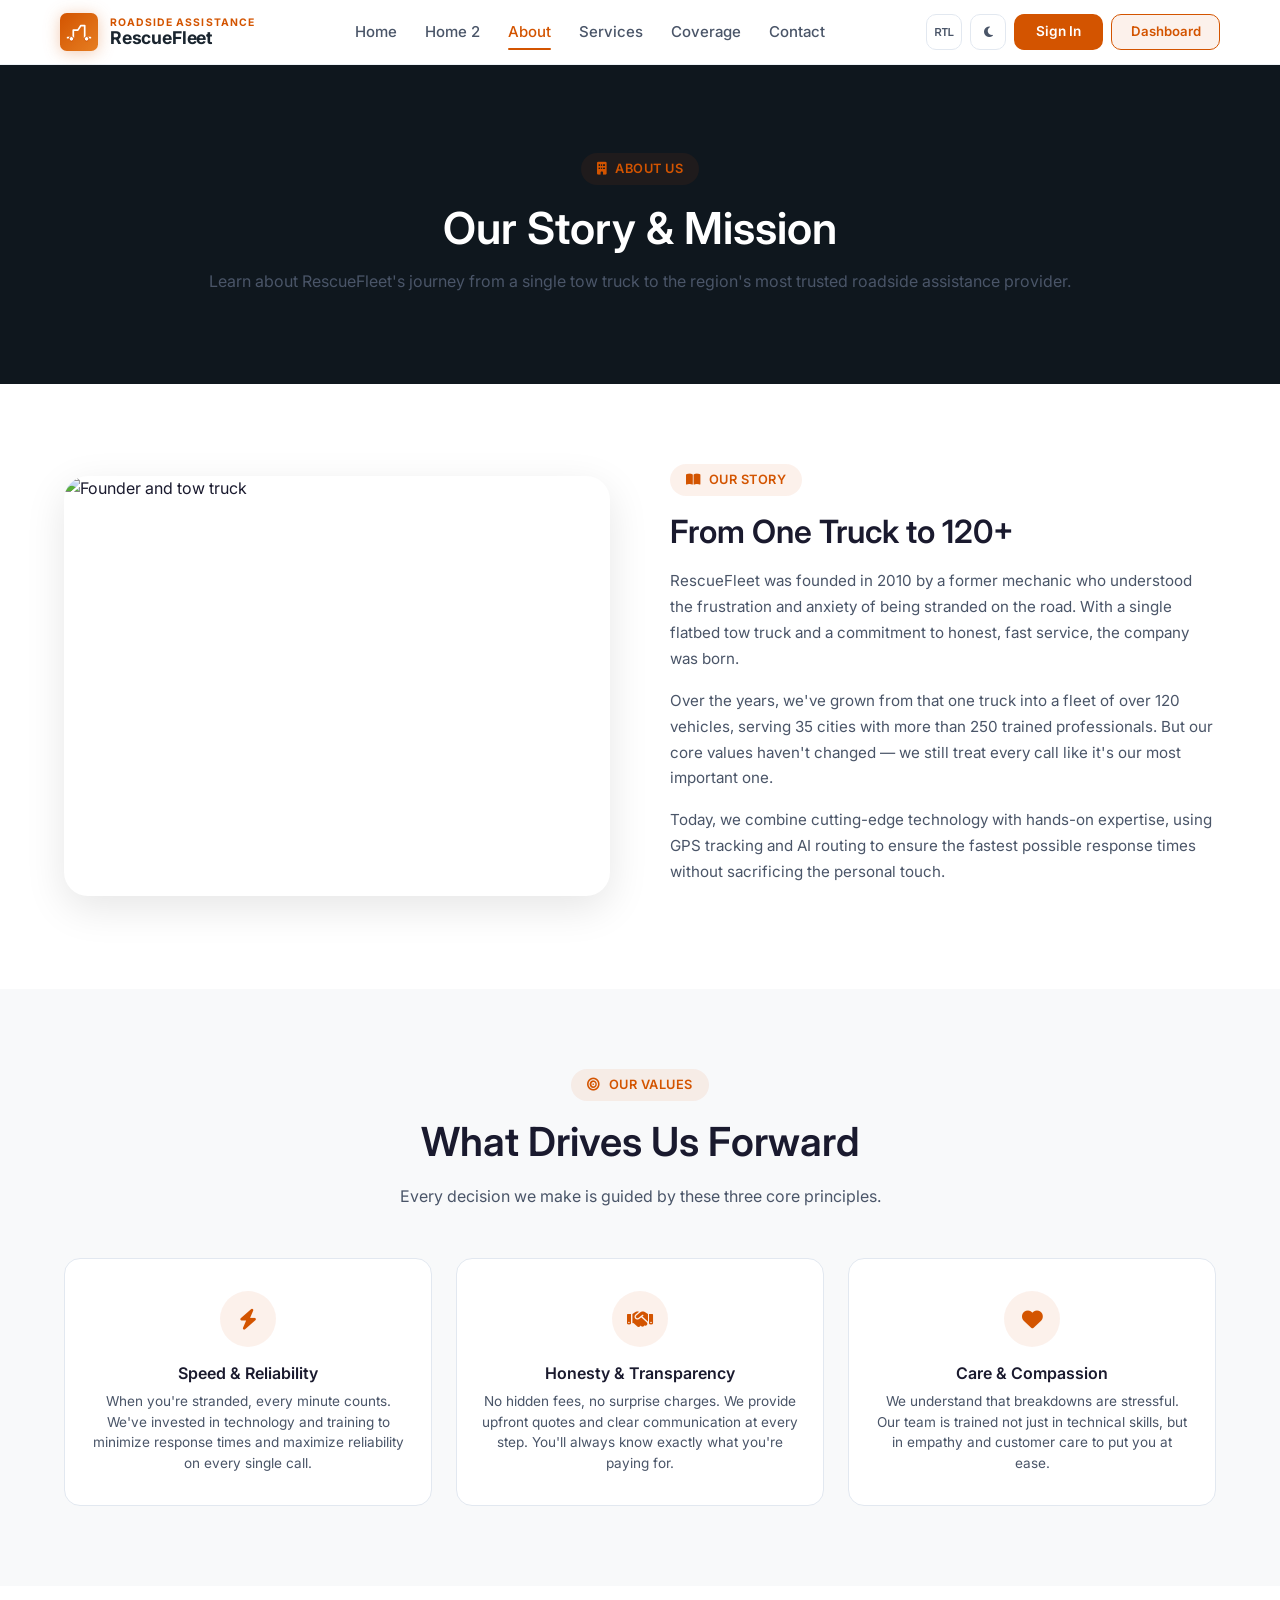
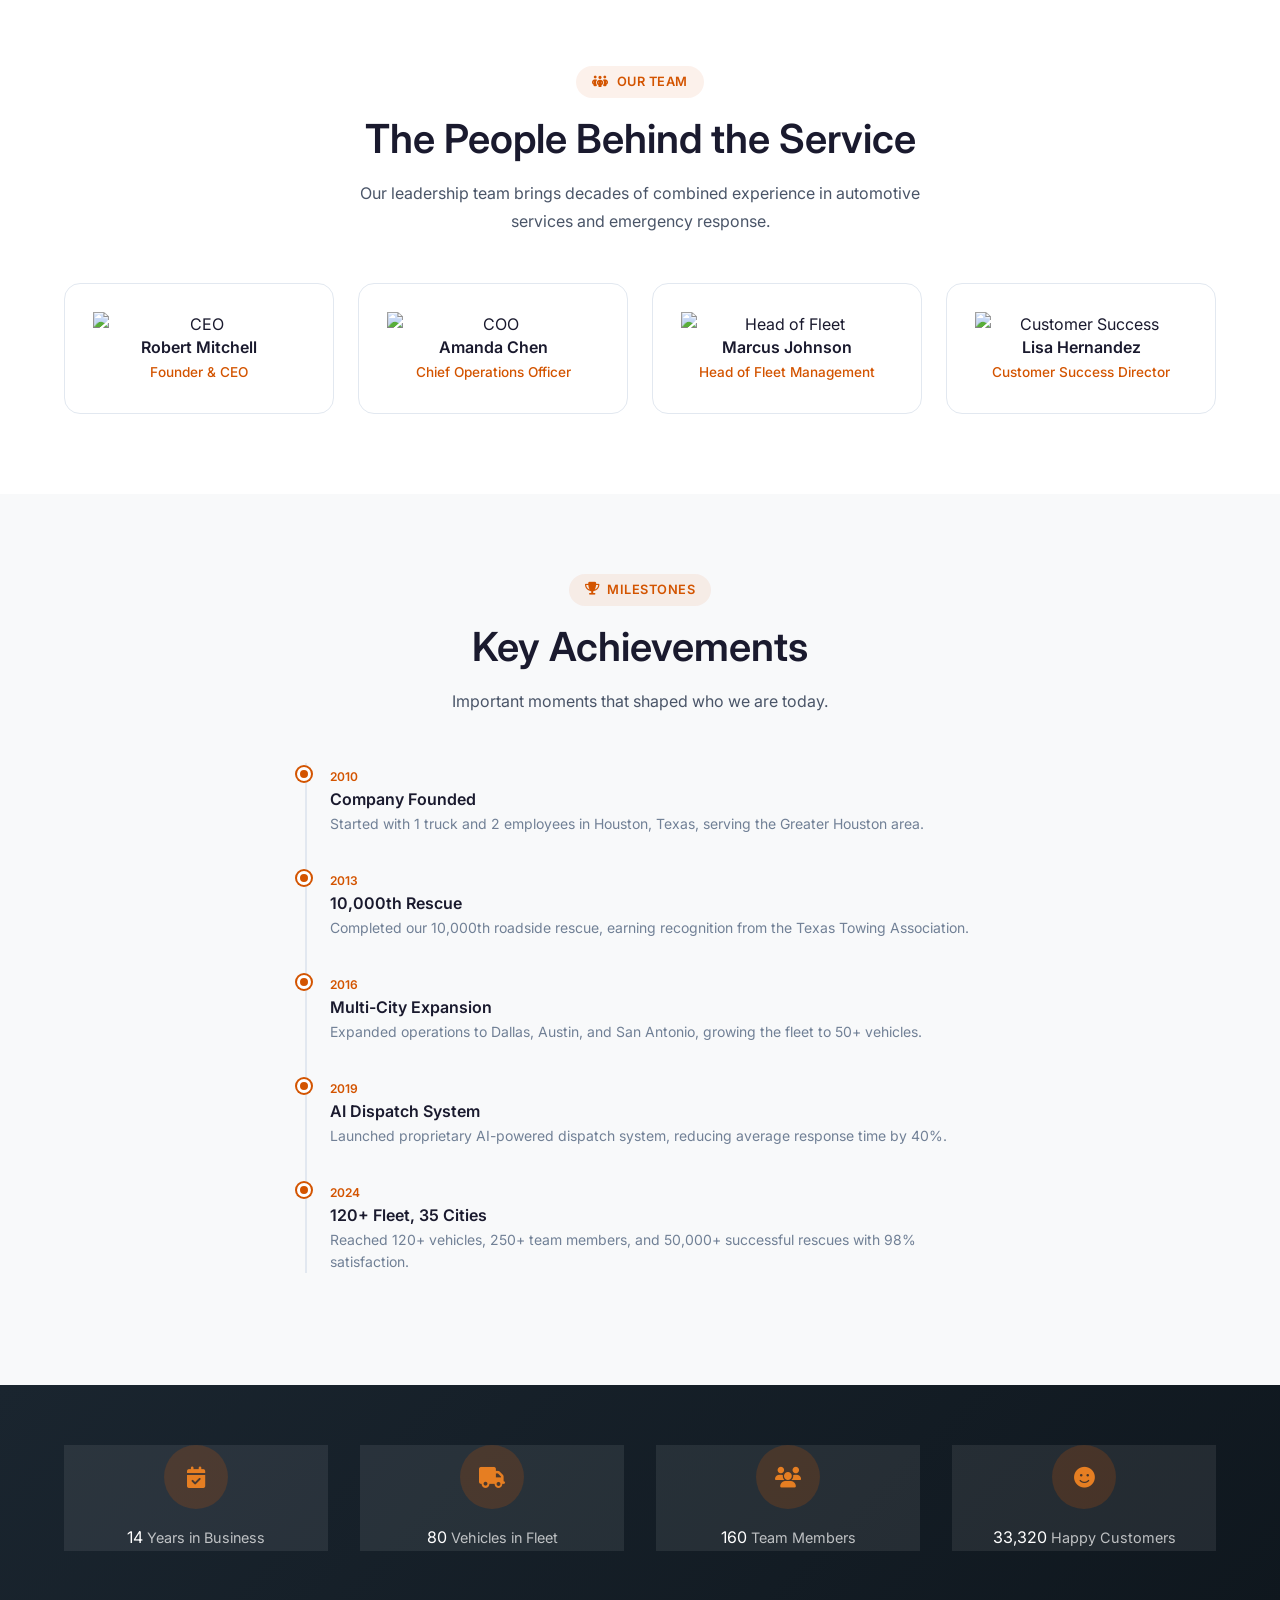
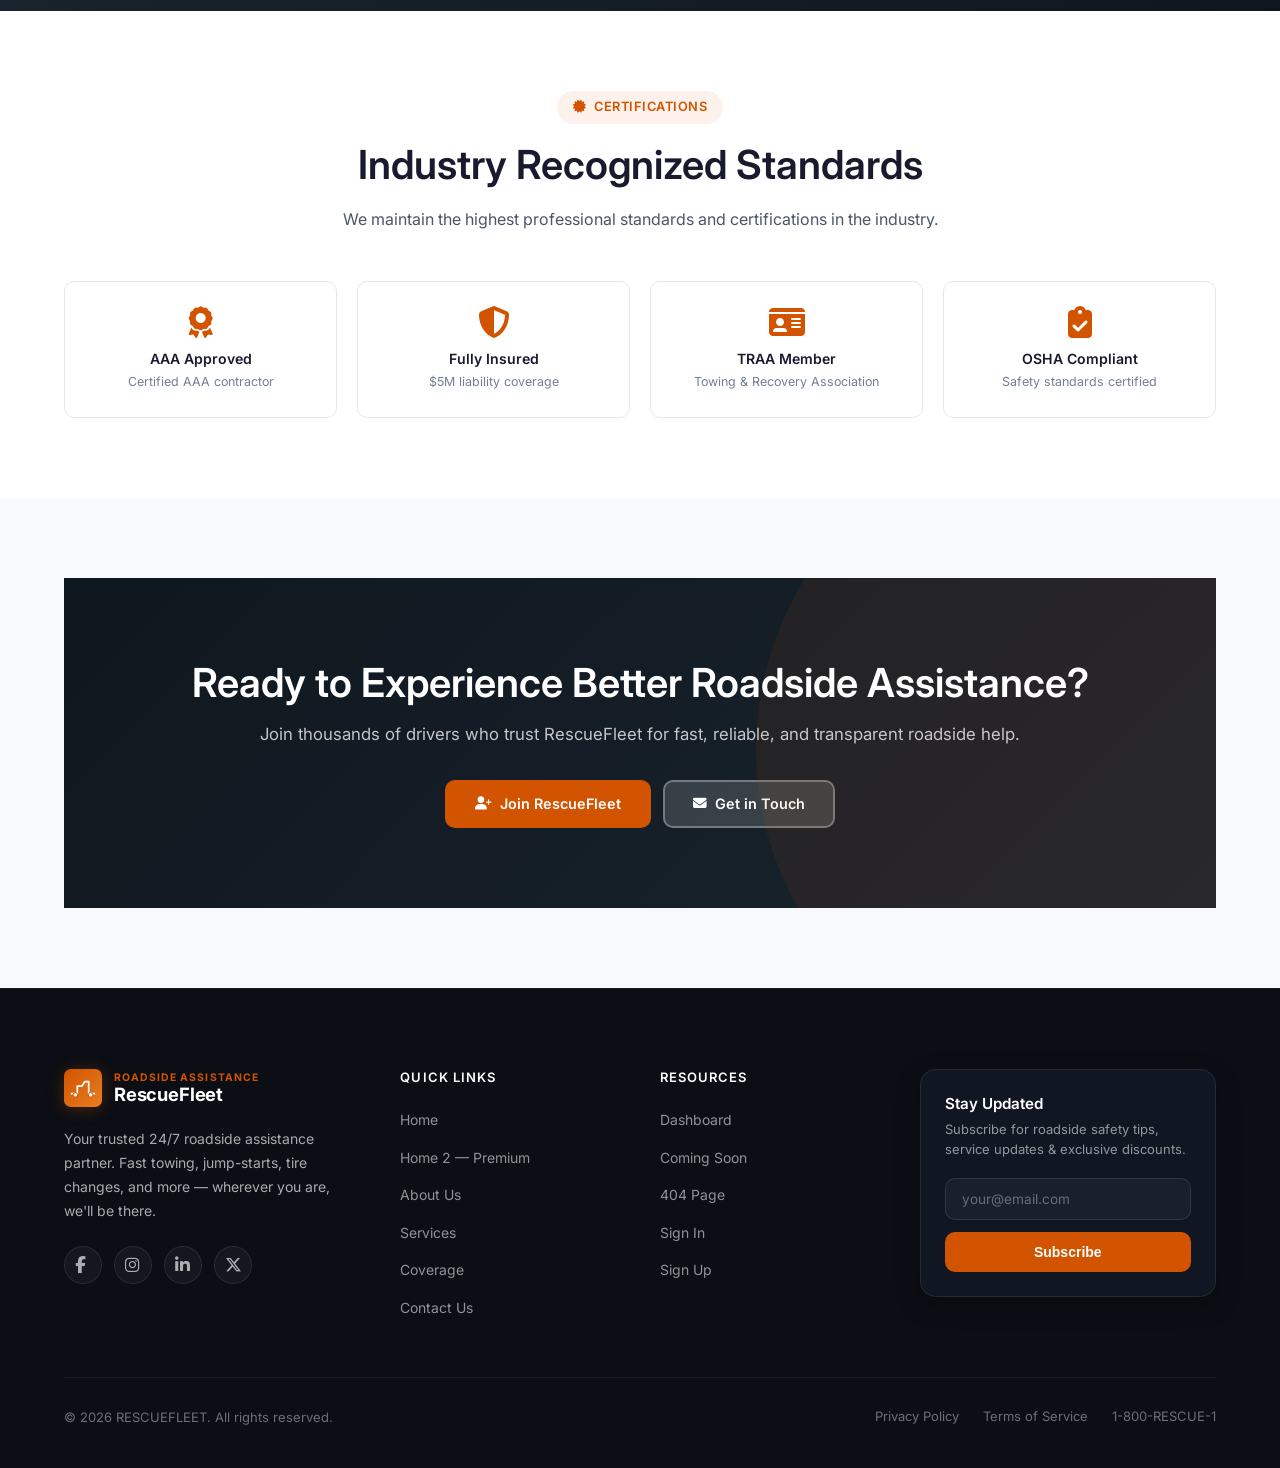
==== about.html @ 0c6b1edf "first commit" ====
<!DOCTYPE html>
<html lang="en" dir="ltr">
<head>
    <meta charset="UTF-8">
    <meta name="viewport" content="width=device-width, initial-scale=1.0">
    <title>About Us — RescueFleet</title>
    <link rel="icon" type="image/svg+xml" href="favicon.svg">
    <link rel="preconnect" href="https://fonts.googleapis.com">
    <link rel="preconnect" href="https://fonts.gstatic.com" crossorigin>
    <link href="https://fonts.googleapis.com/css2?family=Inter:wght@300;400;500;600;700;800&display=swap" rel="stylesheet">
    <link rel="stylesheet" href="https://cdnjs.cloudflare.com/ajax/libs/font-awesome/6.5.1/css/all.min.css">
    <link rel="stylesheet" href="style.css">
</head>
<body data-page="inner">

<div id="navbar"></div>

<!-- SECTION 1 — PAGE BANNER -->
<section class="page-banner">
    <div class="container">
        <div class="scroll-reveal" style="text-align: center;">
            <span class="section-label"><i class="fa-solid fa-building"></i> About Us</span>
            <h1 class="page-banner-title">Our Story & Mission</h1>
            <p class="page-banner-subtitle">Learn about RescueFleet's journey from a single tow truck to the region's most trusted roadside assistance provider.</p>
        </div>
    </div>
</section>

<!-- SECTION 2 — OUR STORY (Split) -->
<section class="section">
    <div class="container">
        <div class="split-section scroll-reveal">
            <div class="split-image">
                <img src="https://images.unsplash.com/photo-1504222490345-c075b6008014?w=600&h=450&fit=crop" alt="Founder and tow truck" style="border-radius: var(--radius-lg); width: 100%; height: 420px; object-fit: cover;">
            </div>
            <div class="split-content">
                <span class="section-label"><i class="fa-solid fa-book-open"></i> Our Story</span>
                <h2 class="section-title" style="text-align: left;">From One Truck to 120+</h2>
                <p style="color: var(--text-secondary); line-height: 1.7; margin-bottom: 16px;">
                    RescueFleet was founded in 2010 by a former mechanic who understood the frustration and anxiety of being stranded on the road. With a single flatbed tow truck and a commitment to honest, fast service, the company was born.
                </p>
                <p style="color: var(--text-secondary); line-height: 1.7; margin-bottom: 16px;">
                    Over the years, we've grown from that one truck into a fleet of over 120 vehicles, serving 35 cities with more than 250 trained professionals. But our core values haven't changed — we still treat every call like it's our most important one.
                </p>
                <p style="color: var(--text-secondary); line-height: 1.7;">
                    Today, we combine cutting-edge technology with hands-on expertise, using GPS tracking and AI routing to ensure the fastest possible response times without sacrificing the personal touch.
                </p>
            </div>
        </div>
    </div>
</section>

<!-- SECTION 3 — MISSION & VALUES (3 Cards) -->
<section class="section" style="background: var(--bg-alt);">
    <div class="container">
        <div class="text-center scroll-reveal" style="max-width: 600px; margin: 0 auto 48px;">
            <span class="section-label"><i class="fa-solid fa-bullseye"></i> Our Values</span>
            <h2 class="section-title">What Drives Us Forward</h2>
            <p class="section-subtitle">Every decision we make is guided by these three core principles.</p>
        </div>
        <div class="values-grid scroll-reveal">
            <div class="value-card">
                <div class="value-card-icon"><i class="fa-solid fa-bolt"></i></div>
                <h3>Speed & Reliability</h3>
                <p>When you're stranded, every minute counts. We've invested in technology and training to minimize response times and maximize reliability on every single call.</p>
            </div>
            <div class="value-card">
                <div class="value-card-icon"><i class="fa-solid fa-handshake"></i></div>
                <h3>Honesty & Transparency</h3>
                <p>No hidden fees, no surprise charges. We provide upfront quotes and clear communication at every step. You'll always know exactly what you're paying for.</p>
            </div>
            <div class="value-card">
                <div class="value-card-icon"><i class="fa-solid fa-heart"></i></div>
                <h3>Care & Compassion</h3>
                <p>We understand that breakdowns are stressful. Our team is trained not just in technical skills, but in empathy and customer care to put you at ease.</p>
            </div>
        </div>
    </div>
</section>

<!-- SECTION 4 — TEAM (4 Cards) -->
<section class="section">
    <div class="container">
        <div class="text-center scroll-reveal" style="max-width: 600px; margin: 0 auto 48px;">
            <span class="section-label"><i class="fa-solid fa-people-group"></i> Our Team</span>
            <h2 class="section-title">The People Behind the Service</h2>
            <p class="section-subtitle">Our leadership team brings decades of combined experience in automotive services and emergency response.</p>
        </div>
        <div class="team-grid scroll-reveal">
            <div class="team-card">
                <img src="https://images.unsplash.com/photo-1560250097-0b93528c311a?w=300&h=300&fit=crop&crop=face" alt="CEO" class="team-card-img">
                <h3>Robert Mitchell</h3>
                <p>Founder & CEO</p>
            </div>
            <div class="team-card">
                <img src="https://images.unsplash.com/photo-1573496359142-b8d87734a5a2?w=300&h=300&fit=crop&crop=face" alt="COO" class="team-card-img">
                <h3>Amanda Chen</h3>
                <p>Chief Operations Officer</p>
            </div>
            <div class="team-card">
                <img src="https://images.unsplash.com/photo-1472099645785-5658abf4ff4e?w=300&h=300&fit=crop&crop=face" alt="Head of Fleet" class="team-card-img">
                <h3>Marcus Johnson</h3>
                <p>Head of Fleet Management</p>
            </div>
            <div class="team-card">
                <img src="https://images.unsplash.com/photo-1580489944761-15a19d654956?w=300&h=300&fit=crop&crop=face" alt="Customer Success" class="team-card-img">
                <h3>Lisa Hernandez</h3>
                <p>Customer Success Director</p>
            </div>
        </div>
    </div>
</section>

<!-- SECTION 5 — MILESTONES TIMELINE -->
<section class="section" style="background: var(--bg-alt);">
    <div class="container">
        <div class="text-center scroll-reveal" style="max-width: 600px; margin: 0 auto 48px;">
            <span class="section-label"><i class="fa-solid fa-trophy"></i> Milestones</span>
            <h2 class="section-title">Key Achievements</h2>
            <p class="section-subtitle">Important moments that shaped who we are today.</p>
        </div>
        <div class="timeline scroll-reveal" style="max-width: 700px; margin: 0 auto;">
            <div class="timeline-item">
                <div class="timeline-dot"></div>
                <div class="timeline-content">
                    <span style="font-size: 0.75rem; font-weight: 600; color: var(--primary);">2010</span>
                    <h3>Company Founded</h3>
                    <p>Started with 1 truck and 2 employees in Houston, Texas, serving the Greater Houston area.</p>
                </div>
            </div>
            <div class="timeline-item">
                <div class="timeline-dot"></div>
                <div class="timeline-content">
                    <span style="font-size: 0.75rem; font-weight: 600; color: var(--primary);">2013</span>
                    <h3>10,000th Rescue</h3>
                    <p>Completed our 10,000th roadside rescue, earning recognition from the Texas Towing Association.</p>
                </div>
            </div>
            <div class="timeline-item">
                <div class="timeline-dot"></div>
                <div class="timeline-content">
                    <span style="font-size: 0.75rem; font-weight: 600; color: var(--primary);">2016</span>
                    <h3>Multi-City Expansion</h3>
                    <p>Expanded operations to Dallas, Austin, and San Antonio, growing the fleet to 50+ vehicles.</p>
                </div>
            </div>
            <div class="timeline-item">
                <div class="timeline-dot"></div>
                <div class="timeline-content">
                    <span style="font-size: 0.75rem; font-weight: 600; color: var(--primary);">2019</span>
                    <h3>AI Dispatch System</h3>
                    <p>Launched proprietary AI-powered dispatch system, reducing average response time by 40%.</p>
                </div>
            </div>
            <div class="timeline-item">
                <div class="timeline-dot"></div>
                <div class="timeline-content">
                    <span style="font-size: 0.75rem; font-weight: 600; color: var(--primary);">2024</span>
                    <h3>120+ Fleet, 35 Cities</h3>
                    <p>Reached 120+ vehicles, 250+ team members, and 50,000+ successful rescues with 98% satisfaction.</p>
                </div>
            </div>
        </div>
    </div>
</section>

<!-- SECTION 6 — STATS COUNTERS -->
<section style="padding: 60px 0; background: linear-gradient(135deg, var(--secondary) 0%, var(--secondary-dark) 100%); color: #fff;">
    <div class="container">
        <div class="stats-grid scroll-reveal">
            <div class="stat-card" style="background: rgba(255,255,255,0.08); border-color: rgba(255,255,255,0.1);">
                <div class="stat-icon" style="background: rgba(211,84,0,0.2);"><i class="fa-solid fa-calendar-check" style="color: var(--primary-light);"></i></div>
                <span class="stat-number counter" data-target="14" style="color: #fff;">0</span>
                <span class="stat-label" style="color: rgba(255,255,255,0.7);">Years in Business</span>
            </div>
            <div class="stat-card" style="background: rgba(255,255,255,0.08); border-color: rgba(255,255,255,0.1);">
                <div class="stat-icon" style="background: rgba(211,84,0,0.2);"><i class="fa-solid fa-truck" style="color: var(--primary-light);"></i></div>
                <span class="stat-number counter" data-target="120" style="color: #fff;">0</span>
                <span class="stat-label" style="color: rgba(255,255,255,0.7);">Vehicles in Fleet</span>
            </div>
            <div class="stat-card" style="background: rgba(255,255,255,0.08); border-color: rgba(255,255,255,0.1);">
                <div class="stat-icon" style="background: rgba(211,84,0,0.2);"><i class="fa-solid fa-users" style="color: var(--primary-light);"></i></div>
                <span class="stat-number counter" data-target="250" style="color: #fff;">0</span>
                <span class="stat-label" style="color: rgba(255,255,255,0.7);">Team Members</span>
            </div>
            <div class="stat-card" style="background: rgba(255,255,255,0.08); border-color: rgba(255,255,255,0.1);">
                <div class="stat-icon" style="background: rgba(211,84,0,0.2);"><i class="fa-solid fa-face-smile" style="color: var(--primary-light);"></i></div>
                <span class="stat-number counter" data-target="50000" style="color: #fff;">0</span>
                <span class="stat-label" style="color: rgba(255,255,255,0.7);">Happy Customers</span>
            </div>
        </div>
    </div>
</section>

<!-- SECTION 7 — CERTIFICATIONS -->
<section class="section">
    <div class="container">
        <div class="text-center scroll-reveal" style="max-width: 600px; margin: 0 auto 48px;">
            <span class="section-label"><i class="fa-solid fa-certificate"></i> Certifications</span>
            <h2 class="section-title">Industry Recognized Standards</h2>
            <p class="section-subtitle">We maintain the highest professional standards and certifications in the industry.</p>
        </div>
        <div class="cert-grid scroll-reveal">
            <div class="cert-card">
                <i class="fa-solid fa-award"></i>
                <h4>AAA Approved</h4>
                <p>Certified AAA contractor</p>
            </div>
            <div class="cert-card">
                <i class="fa-solid fa-shield-halved"></i>
                <h4>Fully Insured</h4>
                <p>$5M liability coverage</p>
            </div>
            <div class="cert-card">
                <i class="fa-solid fa-id-card"></i>
                <h4>TRAA Member</h4>
                <p>Towing & Recovery Association</p>
            </div>
            <div class="cert-card">
                <i class="fa-solid fa-clipboard-check"></i>
                <h4>OSHA Compliant</h4>
                <p>Safety standards certified</p>
            </div>
        </div>
    </div>
</section>

<!-- SECTION 8 — CTA -->
<section class="section" style="background: var(--bg-alt);">
    <div class="container">
        <div class="cta-banner scroll-reveal">
            <h2>Ready to Experience Better Roadside Assistance?</h2>
            <p>Join thousands of drivers who trust RescueFleet for fast, reliable, and transparent roadside help.</p>
            <div style="display: flex; gap: 12px; justify-content: center; flex-wrap: wrap;">
                <a href="signup.html" class="btn btn-primary"><i class="fa-solid fa-user-plus"></i> Join RescueFleet</a>
                <a href="contact.html" class="btn btn-secondary" style="background: rgba(255,255,255,0.15); border-color: rgba(255,255,255,0.3); color: #fff;"><i class="fa-solid fa-envelope"></i> Get in Touch</a>
            </div>
        </div>
    </div>
</section>

<div id="footer"></div>
<div id="backToTop"></div>
<script src="components.js"></script>
</body>
</html>
---- style.css ----
/* ======================================================
   RESCUEFLEET — Tow Truck & Roadside Assistance
   Master Stylesheet
   Primary: #D35400 (Burnt Orange)   Secondary: #1A252F (Dark Charcoal)
   ====================================================== */

/* ---- CSS Custom Properties ---- */
:root {
    --primary: #D35400;
    --primary-light: #E67E22;
    --primary-dark: #A04000;
    --secondary: #1A252F;
    --secondary-light: #2C3E50;
    --secondary-dark: #0F171E;
    --secondary-glow: #F0D9C4;

    --bg: #ffffff;
    --bg-alt: #F8F9FA;
    --bg-card: #ffffff;
    --bg-glass: rgba(255,255,255,0.7);

    --text: #1a1a2e;
    --text-secondary: #4a5568;
    --text-muted: #718096;
    --text-inverse: #ffffff;

    --border: #e2e8f0;
    --border-light: #edf2f7;
    --border-color: #e2e8f0;
    --card-bg: #ffffff;
    --text-main: #1a1a2e;
    --shadow-sm: 0 1px 3px rgba(0,0,0,0.06);
    --shadow-md: 0 4px 16px rgba(0,0,0,0.08);
    --shadow-lg: 0 12px 40px rgba(0,0,0,0.1);
    --shadow-xl: 0 20px 60px rgba(0,0,0,0.12);

    --radius-sm: 6px;
    --radius-md: 10px;
    --radius-lg: 16px;
    --radius-xl: 24px;
    --radius-full: 9999px;

    --font: 'Inter', -apple-system, BlinkMacSystemFont, 'Segoe UI', sans-serif;
    --transition: 0.3s cubic-bezier(0.4, 0, 0.2, 1);

    --success: #22c55e;
    --warning: #f59e0b;
    --danger: #ef4444;
    --info: #3b82f6;

    --container: 1200px;
    --navbar-h: 4rem;
}

/* ---- Dark Mode ---- */
.dark {
    --bg: #0C1117;
    --bg-alt: #131B23;
    --bg-card: #172028;
    --bg-glass: rgba(12,17,23,0.85);

    --text: #e8edf3;
    --text-secondary: #a0aec0;
    --text-muted: #718096;

    --border: rgba(255,255,255,0.1);
    --border-light: rgba(255,255,255,0.06);
    --border-color: rgba(255,255,255,0.15);
    --card-bg: #172028;
    --text-main: #e8edf3;
    --shadow-sm: 0 1px 3px rgba(0,0,0,0.2);
    --shadow-md: 0 4px 16px rgba(0,0,0,0.3);
    --shadow-lg: 0 12px 40px rgba(0,0,0,0.4);
    --shadow-xl: 0 20px 60px rgba(0,0,0,0.5);
}

/* ---- Reset & Base ---- */
*, *::before, *::after { box-sizing: border-box; margin: 0; padding: 0; }
html { scroll-behavior: smooth; -webkit-text-size-adjust: 100%; overflow-x: hidden; max-width: 100%; width: 100%; }
body {
    font-family: var(--font);
    font-weight: 400;
    color: var(--text);
    background: var(--bg);
    line-height: 1.6;
    min-height: 100vh;
    overflow-x: hidden;
    max-width: 100%;
    width: 100%;
    transition: background var(--transition), color var(--transition);
}
img { max-width: 100%; height: auto; display: block; }
a { color: inherit; text-decoration: none; transition: color var(--transition); }
ul, ol { list-style: none; }
h1, h2, h3, h4, h5, h6 { font-weight: 600; line-height: 1.25; color: var(--text); }
h1 strong, h2 strong, h3 strong, h4 strong, h5 strong, h6 strong,
h1 b, h2 b, h3 b, h4 b, h5 b, h6 b { font-weight: 600; }
p { font-weight: 400; color: var(--text-secondary); line-height: 1.7; }
p strong, p b { font-weight: 550; }

/* ---- Utilities ---- */
.container { width: 100%; max-width: var(--container); margin: 0 auto; padding: 0 24px; }
.section { padding: 80px 0; }
.section-alt { background: var(--bg-alt); }
.text-center { text-align: center; }

.section-badge {
    display: inline-flex; align-items: center; gap: 6px;
    padding: 6px 16px;
    background: linear-gradient(135deg, rgba(211,84,0,0.08), rgba(230,126,34,0.08));
    border: 1px solid var(--border);
    border-radius: var(--radius-full);
    font-size: 0.75rem; font-weight: 600;
    text-transform: uppercase; letter-spacing: 0.08em;
    color: var(--primary); margin-bottom: 16px;
}
.dark .section-badge {
    background: linear-gradient(135deg, rgba(211,84,0,0.25), rgba(230,126,34,0.15));
    color: #F0D9C4;
}
.section-badge i { font-size: 0.7rem; }

.section-title {
    font-size: clamp(1.75rem, 3.5vw, 2.5rem);
    font-weight: 600; margin-bottom: 16px; color: var(--text);
}
.section-desc {
    font-size: 1rem; max-width: 600px;
    margin: 0 auto 40px; color: var(--text-secondary);
}
.w-full { width: 100% !important; }

/* ---- Buttons ---- */
.btn {
    display: inline-flex; align-items: center; justify-content: center; gap: 8px;
    padding: 12px 28px; font-family: var(--font); font-size: 0.9rem; font-weight: 600;
    border: 2px solid transparent; border-radius: var(--radius-md); cursor: pointer;
    transition: all var(--transition); white-space: nowrap; text-decoration: none; line-height: 1.4;
}
.btn i { font-size: 0.85rem; }

.btn-primary { background: var(--primary); color: #fff; border-color: var(--primary); }
.btn-primary:hover {
    background: var(--primary-light); border-color: var(--primary-light);
    transform: translateY(-2px); box-shadow: 0 6px 20px rgba(211,84,0,0.3);
}
.dark .btn-primary {
    background: linear-gradient(135deg, var(--primary) 0%, #E67E22 100%);
    border-color: #E67E22; color: #ffffff; box-shadow: 0 4px 18px rgba(211,84,0,0.35);
}
.dark .btn-primary:hover {
    background: linear-gradient(135deg, #A04000 0%, var(--primary) 100%);
    border-color: #F0D9C4; box-shadow: 0 6px 24px rgba(211,84,0,0.55); transform: translateY(-2px);
}

.btn-secondary { background: transparent; color: var(--secondary); border-color: var(--secondary); }
.dark .btn-secondary { color: #F0D9C4; border-color: var(--primary); }
.btn-secondary:hover { background: var(--secondary); color: #fff; transform: translateY(-2px); }
.dark .btn-secondary:hover { background: var(--primary); color: #ffffff; border-color: var(--primary); }

.btn-sm { padding: 8px 20px; font-size: 0.825rem; }
.btn-lg { padding: 14px 32px; font-size: 0.95rem; }

/* ---- Navbar ---- */
.navbar {
    position: fixed; top: 0; left: 0; right: 0; width: 100%; max-width: 100vw;
    z-index: 1000; background: rgba(255,255,255,0.94);
    backdrop-filter: blur(20px); -webkit-backdrop-filter: blur(20px);
    border-bottom: 1px solid var(--border-light);
    transition: background-color 0.3s ease, box-shadow 0.3s ease, border-color 0.3s ease;
}
.dark .navbar { background: rgba(12,17,23,0.94); border-bottom-color: rgba(255,255,255,0.08); }
.navbar.scrolled { box-shadow: 0 4px 20px rgba(0,0,0,0.08); }
.dark .navbar.scrolled { box-shadow: 0 4px 24px rgba(0,0,0,0.45); }
.navbar-spacer { height: 4rem; width: 100%; }

.nav-inner {
    display: flex; align-items: center; justify-content: space-between;
    height: 4rem; max-width: 1200px; width: 100%; margin: 0 auto; padding: 0 1.25rem;
}
.nav-logo { display: flex; align-items: center; gap: 0.75rem; flex-shrink: 0; text-decoration: none; }
.nav-logo svg { filter: drop-shadow(0 2px 8px rgba(211,84,0,0.3)); width: 38px; height: 38px; display: block; flex-shrink: 0; }
.nav-logo-text { display: flex; flex-direction: column; line-height: 1.1; text-align: left; }
[dir="rtl"] .nav-logo-text { text-align: right; }
.nav-logo-text .brand-top { font-size: 0.65rem; font-weight: 700; letter-spacing: 0.1em; text-transform: uppercase; color: var(--primary); }
.nav-logo-text .brand-bottom { font-size: 1.1rem; font-weight: 700; color: var(--secondary); letter-spacing: -0.01em; }
.dark .nav-logo-text .brand-bottom { color: #FFFFFF; }

.nav-links { display: flex; align-items: center; gap: 1.75rem; }
.nav-link { font-weight: 500; font-size: 15px; color: var(--text-secondary); position: relative; padding: 0.25rem 0; transition: all 0.2s ease; }
.nav-link:hover, .nav-link.active { color: var(--primary); }
.dark .nav-link { color: #94A3B8; }
.dark .nav-link:hover, .dark .nav-link.active { color: #F0D9C4; }
.nav-link::after {
    content: ''; position: absolute; bottom: -2px; left: 0; width: 0; height: 2px;
    background: var(--primary); border-radius: 1px; transition: width 0.25s ease;
}
[dir="rtl"] .nav-link::after { left: auto; right: 0; }
.nav-link:hover::after, .nav-link.active::after { width: 100%; }

.nav-actions { display: flex; align-items: center; gap: 0.5rem; }
.nav-icon-btn {
    width: 2.25rem; height: 2.25rem; display: flex; align-items: center; justify-content: center;
    border-radius: var(--radius-md); background: var(--bg-card); border: 1px solid var(--border);
    color: var(--text-secondary); font-size: 0.75rem; cursor: pointer; transition: all 0.2s ease; font-weight: 700;
}
.nav-icon-btn:hover { border-color: var(--primary); color: var(--primary); background: rgba(211,84,0,0.08); }
.dark .nav-icon-btn { background: rgba(255,255,255,0.05); border-color: rgba(255,255,255,0.12); color: #CBD5E1; }
.dark .nav-icon-btn:hover { border-color: var(--primary); color: #F0D9C4; background: rgba(211,84,0,0.2); }

.nav-cta-btn { height: 2.25rem; padding: 0 1.25rem; font-size: 0.85rem; }

.btn-nav-dashboard {
    display: inline-flex; align-items: center; justify-content: center;
    padding: 0 1.15rem; font-size: 0.825rem; font-weight: 600;
    color: var(--primary); background: rgba(211,84,0,0.08); border: 1.5px solid var(--primary);
    border-radius: var(--radius-md); height: 2.25rem; transition: all 0.25s cubic-bezier(0.16,1,0.3,1); white-space: nowrap;
}
.btn-nav-dashboard:hover, .btn-nav-dashboard.active {
    background: linear-gradient(135deg, #D35400 0%, #E67E22 100%) !important;
    border-color: #E67E22 !important; color: #ffffff !important;
    transform: translateY(-2px); box-shadow: 0 6px 20px rgba(211,84,0,0.45);
}
.dark .btn-nav-dashboard { background: rgba(211,84,0,0.18); border-color: rgba(230,126,34,0.45); color: #F0D9C4; }
.dark .btn-nav-dashboard:hover, .dark .btn-nav-dashboard.active {
    background: linear-gradient(135deg, #D35400 0%, #E67E22 100%) !important;
    border-color: #F0D9C4 !important; color: #ffffff !important;
    transform: translateY(-2px); box-shadow: 0 6px 24px rgba(211,84,0,0.65);
}

/* Mobile Nav */
.mobile-menu-btn {
    display: none; width: 2.25rem; height: 2.25rem; align-items: center; justify-content: center;
    border-radius: var(--radius-md); background: var(--bg-card); border: 1px solid var(--border);
    color: var(--text); cursor: pointer; transition: all 0.2s ease;
}
.mobile-menu-btn:hover { border-color: var(--primary); color: var(--primary); }
.dark .mobile-menu-btn { background: rgba(255,255,255,0.06); border-color: rgba(255,255,255,0.12); color: #fff; }
.mobile-menu-btn svg, .mobile-menu-icon svg, .mobile-menu-btn i, .mobile-menu-icon i {
    width: 1.125rem; height: 1.125rem; font-size: 1.125rem; display: inline-flex; align-items: center; justify-content: center;
}
.mobile-backdrop {
    display: none; position: fixed; inset: 0; background: rgba(0,0,0,0.6);
    backdrop-filter: blur(6px); z-index: 990; top: 4rem;
}
.mobile-backdrop.open { display: block; }

.mobile-menu {
    display: none; position: absolute; top: 100%; left: 0; right: 0; width: 100%; max-width: 100vw;
    background: var(--bg-card); border-bottom: 1px solid var(--border); box-shadow: 0 10px 30px rgba(0,0,0,0.15);
    z-index: 995; padding: 1.25rem;
}
.dark .mobile-menu { background: #111722; border-bottom-color: rgba(255,255,255,0.1); box-shadow: 0 10px 30px rgba(0,0,0,0.6); }
.mobile-menu.open { display: block; animation: fadeInDown 0.25s cubic-bezier(0.16,1,0.3,1); }

.mobile-menu .mob-link {
    display: block; padding: 0.75rem 1rem; border-radius: var(--radius-md);
    font-weight: 500; font-size: 0.875rem; color: var(--text); transition: all 0.2s ease; text-align: left;
}
[dir="rtl"] .mobile-menu .mob-link { text-align: right; }
.mobile-menu .mob-link:hover, .mobile-menu .mob-link.active { background: rgba(211,84,0,0.08); color: var(--primary); }
.dark .mobile-menu .mob-link { color: #E2E8F0; }
.dark .mobile-menu .mob-link:hover, .dark .mobile-menu .mob-link.active { background: rgba(211,84,0,0.2); color: #F0D9C4; }

.mobile-menu .mob-actions {
    margin-top: 0.75rem; padding-top: 0.75rem; border-top: 1px solid var(--border-light);
    display: flex; flex-direction: column; gap: 0.5rem;
}
.mobile-menu .mob-actions .btn { width: 100%; }
.dark .mobile-menu .mob-actions { border-top-color: rgba(255,255,255,0.1); }
.mobile-menu .mob-toggles { display: flex; align-items: center; justify-content: center; gap: 0.5rem; margin-top: 0.75rem; }

@keyframes fadeInDown {
    from { opacity: 0; transform: translateY(-8px); }
    to { opacity: 1; transform: translateY(0); }
}

@media (max-width: 1024px) {
    .nav-links { display: none !important; }
    .nav-actions .nav-icon-btn { display: none !important; }
    .nav-actions .btn, .nav-actions .btn-nav-dashboard, .nav-actions .nav-cta-btn { display: none !important; }
    .mobile-menu-btn { display: flex !important; }
}

@media (max-width: 480px) {
    .nav-inner { padding: 0 16px; }
    .nav-logo-text .brand-top { font-size: 0.6rem; }
    .nav-logo-text .brand-bottom { font-size: 1rem; }
    .mobile-menu { padding: 1rem 16px; }
}
@media (max-width: 360px) {
    .nav-inner { padding: 0 12px; }
    .nav-logo { gap: 0.5rem; }
    .nav-logo svg { width: 32px; height: 32px; }
    .nav-logo-text .brand-top { font-size: 0.55rem; }
    .nav-logo-text .brand-bottom { font-size: 0.925rem; }
    .mobile-menu { padding: 1rem 12px; }
    .mobile-menu-btn { width: 2rem; height: 2rem; }
}

/* ---- Footer ---- */
.footer { background: #0B0E14; color: #fff; padding: 5rem 0 2.5rem; border-top: 1px solid rgba(255,255,255,0.06); position: relative; overflow: hidden; }
.footer-grid { display: grid; grid-template-columns: 1.35fr 1fr 1fr 1.35fr; gap: 3rem 2.5rem; margin-bottom: 3.5rem; align-items: start; }

@media (max-width: 991px) and (min-width: 576px) {
    .footer-grid { grid-template-columns: repeat(2, 1fr); gap: 3rem 2.5rem; text-align: left; }
    [dir="rtl"] .footer-grid { text-align: right; }
    .footer-socials { justify-content: flex-start; }
}
@media (max-width: 575px) {
    .footer { padding: 3.5rem 0 2rem; }
    .footer-grid { grid-template-columns: 1fr; gap: 2.25rem; text-align: left; margin-bottom: 2.5rem; }
    [dir="rtl"] .footer-grid { text-align: right; }
    .footer-socials { justify-content: flex-start; }
    .footer-bottom { flex-direction: column; align-items: flex-start; gap: 1rem; }
    .footer-newsletter-form { flex-direction: column; }
}
@media (max-width: 480px) {
    .footer-newsletter-card { padding: 1.25rem; }
    .footer-bottom-links { flex-wrap: wrap; gap: 0.85rem 1.25rem; }
    .footer-brand p { font-size: 0.825rem; }
}

.footer-logo { display: inline-flex; align-items: center; gap: 0.75rem; margin-bottom: 1.25rem; }
.footer-logo .brand-top { color: var(--primary) !important; font-size: 0.65rem; font-weight: 700; letter-spacing: 0.1em; text-transform: uppercase; }
.footer-logo .brand-bottom { color: #FFFFFF !important; font-size: 1.15rem; font-weight: 700; }
.footer-brand p { color: rgba(255,255,255,0.65); font-size: 0.875rem; line-height: 1.7; margin: 0 0 1.5rem 0; max-width: 380px; }
.footer-socials { display: flex; align-items: center; gap: 0.75rem; }

.footer-social-link {
    width: 2.375rem; height: 2.375rem; display: inline-flex; align-items: center; justify-content: center;
    border-radius: 50%; background: rgba(255,255,255,0.04); border: 1px solid rgba(255,255,255,0.09);
    color: rgba(255,255,255,0.65); transition: all 0.2s ease; font-size: 0.95rem;
}
.footer-social-link:hover { border-color: var(--primary); color: #FFFFFF; background: rgba(211,84,0,0.2); transform: translateY(-2px); box-shadow: 0 4px 14px rgba(211,84,0,0.25); }
.footer-social-link svg, .footer-social-link i { width: 1.05rem; height: 1.05rem; font-size: 1.05rem; }

.footer-col-title { font-weight: 600; font-size: 0.8125rem; text-transform: uppercase; letter-spacing: 0.08em; color: #FFFFFF; margin-bottom: 1.35rem; }
.footer-links { list-style: none; padding: 0; margin: 0; }
.footer-links li { margin-bottom: 0.75rem; }
.footer-links li:last-child { margin-bottom: 0; }
.footer-links a { color: rgba(255,255,255,0.55); font-size: 0.875rem; transition: all 0.2s ease; display: inline-block; }
.footer-links a:hover { color: #FFFFFF; transform: translateX(4px); }
[dir="rtl"] .footer-links a:hover { transform: translateX(-4px); }

.footer-newsletter-card { background: #111722; border: 1px solid rgba(255,255,255,0.08); border-radius: 16px; padding: 1.5rem; box-shadow: 0 8px 24px rgba(0,0,0,0.25); }
.footer-newsletter-title { color: #FFFFFF; font-size: 0.95rem; font-weight: 600; margin-bottom: 0.35rem; }
.footer-newsletter-desc { color: rgba(255,255,255,0.55); font-size: 0.8125rem; line-height: 1.55; margin-bottom: 1.15rem; }
.footer-newsletter-form { display: flex; flex-direction: column; gap: 0.75rem; }
.footer-newsletter-input {
    width: 100%; padding: 0.75rem 1rem; background: #18202C; border: 1px solid rgba(255,255,255,0.1);
    border-radius: 10px; color: #FFFFFF; font-family: var(--font); font-size: 0.85rem; outline: none; transition: all 0.2s ease;
}
.footer-newsletter-input:focus { border-color: var(--primary); background: #1D2736; box-shadow: 0 0 0 3px rgba(211,84,0,0.2); }
.footer-newsletter-input::placeholder { color: rgba(255,255,255,0.35); }
.footer-newsletter-btn {
    width: 100%; padding: 0.75rem 1rem; background: var(--primary); color: #FFFFFF; border: none;
    border-radius: 10px; font-weight: 600; font-size: 0.875rem; cursor: pointer; transition: all 0.2s ease;
}
.footer-newsletter-btn:hover { background: var(--primary-light); transform: translateY(-1px); box-shadow: 0 4px 14px rgba(211,84,0,0.35); }

.footer-bottom { border-top: 1px solid rgba(255,255,255,0.07); padding-top: 1.75rem; display: flex; align-items: center; justify-content: space-between; flex-wrap: wrap; gap: 1rem; }
.footer-copyright { color: rgba(255,255,255,0.4); font-size: 0.8125rem; margin: 0; }
.footer-bottom-links { display: flex; align-items: center; gap: 1.5rem; }
.footer-bottom-links a { color: rgba(255,255,255,0.4); font-size: 0.8125rem; transition: all 0.2s ease; }
.footer-bottom-links a:hover { color: #FFFFFF; }

@media print { .navbar, .footer, .mobile-menu, .mobile-backdrop { display: none !important; } }

/* ---- Back to Top ---- */
.back-to-top {
    position: fixed; bottom: 28px; right: 28px; z-index: 900; width: 44px; height: 44px;
    border-radius: var(--radius-md); background: var(--primary); color: #fff; border: none; cursor: pointer;
    display: flex; align-items: center; justify-content: center; font-size: 1rem;
    opacity: 0; visibility: hidden; transform: translateY(16px); transition: all var(--transition); box-shadow: var(--shadow-md);
}
[dir="rtl"] .back-to-top { right: auto; left: 28px; }
.back-to-top.visible { opacity: 1; visibility: visible; transform: translateY(0); }
.back-to-top:hover { background: var(--secondary); color: #ffffff; transform: translateY(-3px); }


/* ---- Hero Section ---- */
.hero {
    position: relative; min-height: clamp(680px, calc(100vh - var(--navbar-h)), 860px);
    display: flex; align-items: center; overflow: hidden; background: var(--secondary-dark); padding: 40px 0 70px;
}
.hero-slider { min-height: clamp(620px, calc(100vh - var(--navbar-h)), 800px); padding: 24px 0 65px; }
.hero-bg { position: absolute; inset: 0; z-index: 0; }
.hero-bg img { width: 100%; height: 100%; object-fit: cover; }
.hero-overlay {
    position: absolute; inset: 0;
    background: linear-gradient(135deg, rgba(15,23,30,0.92) 0%, rgba(26,37,47,0.78) 50%, rgba(15,23,30,0.7) 100%);
    z-index: 1;
}
.hero-content {
    position: relative; z-index: 2; width: 100%; max-width: var(--container); margin: 0 auto;
    padding: 10px 24px 20px; display: grid; grid-template-columns: 1fr 1fr; align-items: center; gap: 60px;
}
.hero-text { color: #fff; }
.hero-badge {
    display: inline-flex; align-items: center; gap: 8px; padding: 7px 16px;
    background: rgba(211,84,0,0.2); border: 1px solid rgba(230,126,34,0.45);
    border-radius: var(--radius-full); font-size: 0.78rem; font-weight: 600;
    color: #F0D9C4; margin-bottom: 18px; letter-spacing: 0.05em; backdrop-filter: blur(8px);
}
.hero-badge i { color: #E67E22; }

.hero h1 { font-size: clamp(2.2rem, 4.5vw, 3.2rem); font-weight: 600; color: #fff; margin-bottom: 16px; line-height: 1.15; }
.hero h1 span {
    color: #F0D9C4;
    background: linear-gradient(135deg, #FFFFFF 15%, #F0D9C4 70%, #E67E22 100%);
    -webkit-background-clip: text; -webkit-text-fill-color: transparent;
}
.hero-desc { font-size: 1.05rem; color: rgba(255,255,255,0.75); margin-bottom: 24px; line-height: 1.65; max-width: 520px; }
.hero-actions { display: flex; gap: 14px; flex-wrap: wrap; margin-bottom: 28px; }
.hero .btn-primary { background: var(--primary); color: #ffffff; border-color: var(--primary); }
.hero .btn-primary:hover { background: var(--primary-light); border-color: var(--primary-light); box-shadow: 0 6px 20px rgba(211,84,0,0.4); }
.hero .btn-secondary { color: #fff; border-color: rgba(255,255,255,0.3); }
.hero .btn-secondary:hover { background: rgba(255,255,255,0.1); border-color: #fff; }

.hero-stats { display: flex; gap: 40px; padding-top: 22px; border-top: 1px solid rgba(255,255,255,0.15); }
.hero-stat-value { font-size: 1.85rem; font-weight: 700; color: #F0D9C4; letter-spacing: -0.02em; }
.hero-stat-label { font-size: 0.8rem; color: rgba(255,255,255,0.75); margin-top: 3px; }

.hero-media { position: relative; }
.hero-media-card { border-radius: var(--radius-xl); overflow: hidden; box-shadow: 0 20px 60px rgba(0,0,0,0.4); }
.hero-media-card img { width: 100%; height: 380px; object-fit: cover; }

.hero-float-card {
    position: absolute; background: rgba(14,15,38,0.9); backdrop-filter: blur(16px);
    border: 1px solid rgba(255,255,255,0.16); border-radius: 16px; padding: 12px 18px;
    box-shadow: 0 16px 36px rgba(0,0,0,0.5); display: flex; align-items: center; gap: 12px;
    z-index: 4; animation: floatBounce 4.5s ease-in-out infinite;
}
.hero-float-card.top { top: -16px; right: -20px; border-color: rgba(230,126,34,0.35); }
.hero-float-card.bottom { bottom: -16px; left: -20px; border-color: rgba(211,84,0,0.35); animation-delay: -2.25s; }
[dir="rtl"] .hero-float-card.top { right: auto; left: -20px; }
[dir="rtl"] .hero-float-card.bottom { left: auto; right: -20px; }
.hero-float-card:hover { transform: translateY(-4px) scale(1.02); border-color: rgba(240,217,196,0.6); }
.hero-float-icon { font-size: 1.45rem; color: #E67E22; flex-shrink: 0; }
.hero-float-text strong { display: block; font-size: 0.86rem; font-weight: 700; color: #FFFFFF; margin-bottom: 2px; white-space: nowrap; }
.hero-float-text small { font-size: 0.72rem; font-weight: 500; color: #F0D9C4; display: block; white-space: nowrap; }

@keyframes floatBounce { 0%, 100% { transform: translateY(0); } 50% { transform: translateY(-8px); } }

/* Hero Slide */
.hero-slide { position: absolute; inset: 0; opacity: 0; transition: opacity 0.8s ease; }
.hero-slide.active { opacity: 1; position: relative; }

.hero-dots { display: flex; justify-content: center; gap: 8px; margin-top: 20px; position: relative; z-index: 5; }
.hero-dot {
    width: 40px; height: 4px; border-radius: 2px; background: rgba(255,255,255,0.3); cursor: pointer;
    position: relative; overflow: hidden; transition: background 0.3s ease;
}
.hero-dot.active { background: rgba(255,255,255,0.5); }
.hero-dot-fill { position: absolute; left: 0; top: 0; height: 100%; width: 0; background: var(--primary); border-radius: 2px; }
@keyframes heroProgress { from { width: 0; } to { width: 100%; } }

.hero-nav-btn {
    position: absolute; top: 50%; z-index: 5; width: 44px; height: 44px; border-radius: 50%;
    background: rgba(0,0,0,0.4); border: 1px solid rgba(255,255,255,0.2); color: #fff; font-size: 1rem;
    cursor: pointer; display: flex; align-items: center; justify-content: center; transition: all 0.2s ease;
}
.hero-nav-btn:hover { background: var(--primary); border-color: var(--primary); }
.hero-nav-btn.prev { left: 20px; transform: translateY(-50%); }
.hero-nav-btn.next { right: 20px; transform: translateY(-50%); }
[dir="rtl"] .hero-nav-btn.prev { left: auto; right: 20px; }
[dir="rtl"] .hero-nav-btn.next { right: auto; left: 20px; }

@media (max-width: 1024px) {
    .hero-content { grid-template-columns: 1fr; text-align: center; gap: 40px; padding-top: 40px; padding-bottom: 40px; }
    .hero-desc { margin: 0 auto 32px; }
    .hero-actions { justify-content: center; }
    .hero-stats { justify-content: center; }
    .hero-media { max-width: 500px; margin: 0 auto; }
    .hero-float-card.top { right: 10px; }
    .hero-float-card.bottom { left: 10px; }
    [dir="rtl"] .hero-float-card.top { left: 10px; right: auto; }
    [dir="rtl"] .hero-float-card.bottom { right: 10px; left: auto; }
}
@media (max-width: 480px) {
    .hero { min-height: auto; padding: 60px 0; }
    .hero-stats { gap: 24px; flex-wrap: wrap; }
    .hero-float-card { display: none; }
}

/* ---- Scroll Animations ---- */
.fade-up { opacity: 0; transform: translateY(30px); transition: opacity 0.6s ease, transform 0.6s ease; }
.fade-in { opacity: 0; transition: opacity 0.6s ease; }
.scale-in { opacity: 0; transform: scale(0.9); transition: opacity 0.6s ease, transform 0.6s ease; }
.slide-left { opacity: 0; transform: translateX(-30px); transition: opacity 0.6s ease, transform 0.6s ease; }
.slide-right { opacity: 0; transform: translateX(30px); transition: opacity 0.6s ease, transform 0.6s ease; }
@media (max-width: 768px) { .slide-left, .slide-right { transform: translateY(20px); } }
.fade-up.animate-in, .fade-in.animate-in { opacity: 1; transform: none; }
.scale-in.animate-in { opacity: 1; transform: scale(1); }
.slide-left.animate-in, .slide-right.animate-in { opacity: 1; transform: translate(0, 0); }

/* ---- Service Cards ---- */
.services-grid { display: grid; grid-template-columns: repeat(3, 1fr); gap: 24px; }
.service-card {
    background: var(--bg-card); border: 1px solid var(--border); border-left: 3px solid var(--primary);
    border-radius: var(--radius-lg); padding: 32px 28px; text-align: center; transition: all var(--transition); position: relative; overflow: hidden;
}
.service-card:hover { transform: translateY(-6px); box-shadow: var(--shadow-lg); border-color: transparent; border-left-color: var(--primary); }
.service-icon {
    width: 64px; height: 64px; border-radius: var(--radius-lg);
    background: linear-gradient(135deg, rgba(211,84,0,0.08), rgba(230,126,34,0.08));
    display: flex; align-items: center; justify-content: center; margin: 0 auto 20px;
    font-size: 1.4rem; color: var(--primary); transition: all var(--transition);
}
.dark .service-icon { background: linear-gradient(135deg, rgba(211,84,0,0.25), rgba(230,126,34,0.15)); color: #F0D9C4; }
.service-card:hover .service-icon { background: linear-gradient(135deg, var(--primary), var(--primary-light)); color: #fff; }
.service-card h3 { font-size: 1.1rem; font-weight: 600; margin-bottom: 10px; }
.service-card p { font-size: 0.875rem; color: var(--text-muted); line-height: 1.65; }
.service-card-img { width: 100%; height: 200px; object-fit: cover; border-radius: var(--radius-md); margin-bottom: 16px; }

@media (max-width: 768px) {
    .services-grid { grid-template-columns: repeat(2, 1fr); gap: 18px; }
    .services-grid > :last-child:nth-child(odd) { grid-column: 1 / -1; justify-self: center; width: 100%; max-width: calc((100% - 18px) / 2); }
    .service-card { padding: 26px 18px; }
}
@media (max-width: 480px) {
    .services-grid { grid-template-columns: 1fr; max-width: 380px; margin-left: auto; margin-right: auto; }
    .services-grid > :last-child:nth-child(odd) { max-width: 100%; }
}

/* ---- Split Sections ---- */
.split-section { display: grid; grid-template-columns: 1fr 1fr; gap: 60px; align-items: center; }
.split-section.reverse { direction: ltr; }
.split-section.reverse > :first-child { order: 2; }
.split-section.reverse > :last-child { order: 1; }
[dir="rtl"] .split-section.reverse > :first-child { order: 1; }
[dir="rtl"] .split-section.reverse > :last-child { order: 2; }

.split-image { border-radius: var(--radius-xl); overflow: hidden; box-shadow: var(--shadow-lg); }
.split-image img { width: 100%; height: 380px; object-fit: cover; }
.split-content h2 { font-size: clamp(1.5rem, 3vw, 2rem); font-weight: 600; margin-bottom: 16px; }
.split-content p { font-size: 0.95rem; color: var(--text-secondary); margin-bottom: 24px; line-height: 1.7; }

.feature-checklist { display: flex; flex-direction: column; gap: 14px; margin-bottom: 28px; }
.feature-check { display: flex; align-items: flex-start; gap: 12px; font-size: 0.9rem; color: var(--text-secondary); }
.feature-check i { color: var(--primary); font-size: 0.8rem; margin-top: 4px; flex-shrink: 0; }

@media (max-width: 768px) {
    .split-section { grid-template-columns: 1fr; gap: 32px; text-align: center; }
    .split-section.reverse > :first-child { order: 1; }
    .split-section.reverse > :last-child { order: 2; }
    .split-image img { height: 260px; }
    .feature-checklist { align-items: center; }
    .feature-check { text-align: left; }
    [dir="rtl"] .feature-check { text-align: right; }
}

/* ---- Stats / Counters ---- */
.stats-section { background: var(--secondary-dark); padding: 80px 0; }
.stats-grid { display: grid; grid-template-columns: repeat(4, 1fr); gap: 32px; text-align: center; }
.stat-item { color: #fff; }
.stat-icon { width: 64px; height: 64px; border-radius: 50%; background: rgba(211,84,0,0.2); display: flex; align-items: center; justify-content: center; margin: 0 auto 16px; font-size: 1.3rem; color: var(--primary-light); }
.stat-value { font-size: 2.5rem; font-weight: 700; color: #fff; margin-bottom: 4px; }
.stat-label { font-size: 0.9rem; color: rgba(255,255,255,0.7); }

@media (max-width: 768px) { .stats-grid { grid-template-columns: repeat(2, 1fr); gap: 32px; } }
@media (max-width: 480px) { .stats-grid { grid-template-columns: 1fr; gap: 24px; } .stat-value { font-size: 2rem; } }

/* ---- Process / How It Works ---- */
.process-grid { display: grid; grid-template-columns: repeat(3, 1fr); gap: 32px; text-align: center; }
.process-step { position: relative; }
.process-num {
    width: 56px; height: 56px; border-radius: 50%; background: var(--primary); color: #fff;
    display: flex; align-items: center; justify-content: center; margin: 0 auto 16px;
    font-size: 1.25rem; font-weight: 700; box-shadow: 0 4px 16px rgba(211,84,0,0.3);
}
.process-step h3 { font-size: 1.1rem; font-weight: 600; margin-bottom: 8px; }
.process-step p { font-size: 0.875rem; color: var(--text-muted); line-height: 1.6; }

@media (max-width: 768px) { .process-grid { grid-template-columns: 1fr; gap: 40px; max-width: 400px; margin: 0 auto; } }

/* ---- Testimonials ---- */
.testimonials-grid { display: grid; grid-template-columns: repeat(3, 1fr); gap: 24px; }
.testimonial-card {
    background: var(--bg-card); border: 1px solid var(--border); border-radius: var(--radius-lg);
    padding: 32px 28px; position: relative;
}
.testimonial-stars { color: #f59e0b; font-size: 0.9rem; margin-bottom: 16px; display: flex; gap: 2px; }
.testimonial-text { font-size: 0.95rem; color: var(--text-secondary); line-height: 1.7; margin-bottom: 20px; font-style: italic; }
.testimonial-author { display: flex; align-items: center; gap: 12px; }
.testimonial-avatar {
    width: 44px; height: 44px; border-radius: 50%; background: linear-gradient(135deg, var(--primary), var(--primary-light));
    display: flex; align-items: center; justify-content: center; color: #fff; font-weight: 600; font-size: 1rem;
}
.testimonial-name { font-weight: 600; font-size: 0.9rem; color: var(--text); }
.testimonial-location { font-size: 0.8rem; color: var(--text-muted); }

@media (max-width: 768px) {
    .testimonials-grid { grid-template-columns: 1fr; gap: 20px; max-width: 500px; margin: 0 auto; }
}

/* ---- FAQ ---- */
.faq-container { max-width: 720px; margin: 0 auto; }
.faq-item { border: 1px solid var(--border); border-radius: var(--radius-md); margin-bottom: 12px; overflow: hidden; transition: all 0.3s ease; }
.faq-item.active { border-color: var(--primary); box-shadow: 0 4px 16px rgba(211,84,0,0.1); }
.faq-question {
    width: 100%; padding: 18px 24px; background: var(--bg-card); border: none; cursor: pointer;
    display: flex; align-items: center; justify-content: space-between; gap: 12px;
    font-family: var(--font); font-size: 0.95rem; font-weight: 600; color: var(--text); text-align: left; transition: all 0.2s ease;
}
[dir="rtl"] .faq-question { text-align: right; }
.faq-question:hover { color: var(--primary); }
.faq-question i { font-size: 0.75rem; color: var(--text-muted); transition: transform 0.3s ease; flex-shrink: 0; }
.faq-item.active .faq-question i { transform: rotate(180deg); color: var(--primary); }
.faq-answer { max-height: 0; overflow: hidden; transition: max-height 0.35s ease; }
.faq-item.active .faq-answer { max-height: 300px; }
.faq-answer-inner { padding: 0 24px 20px; font-size: 0.9rem; color: var(--text-secondary); line-height: 1.7; }

/* ---- Page Banner ---- */
.page-banner {
    position: relative; min-height: 320px; display: flex; align-items: center; overflow: hidden;
    background: var(--secondary-dark); padding: 60px 0;
}
.page-banner .hero-overlay {
    background: linear-gradient(135deg, rgba(15,23,30,0.88) 0%, rgba(26,37,47,0.75) 100%);
}
.page-banner-content { position: relative; z-index: 2; text-align: center; color: #fff; width: 100%; }
.page-banner h1 { font-size: clamp(2rem, 4vw, 2.75rem); color: #fff; margin-bottom: 12px; }
.page-banner .breadcrumb { font-size: 0.875rem; color: rgba(255,255,255,0.7); }
.page-banner .breadcrumb a { color: var(--primary-light); }
.page-banner .breadcrumb a:hover { color: #fff; }

@media (max-width: 768px) { .page-banner { min-height: 240px; padding: 40px 0; } }

/* ---- Coverage Zone Cards ---- */
.zone-grid { display: grid; grid-template-columns: repeat(3, 1fr); gap: 24px; }
.zone-card {
    background: var(--bg-card); border: 1px solid var(--border); border-left: 4px solid var(--primary);
    border-radius: var(--radius-lg); padding: 32px 28px; transition: all var(--transition);
}
.zone-card:hover { transform: translateY(-4px); box-shadow: var(--shadow-lg); }
.zone-card h3 { font-size: 1.15rem; font-weight: 600; margin-bottom: 8px; }
.zone-card .zone-eta { font-size: 0.85rem; color: var(--primary); font-weight: 600; margin-bottom: 12px; }
.zone-card p { font-size: 0.875rem; color: var(--text-muted); line-height: 1.6; }

@media (max-width: 768px) { .zone-grid { grid-template-columns: 1fr; gap: 16px; max-width: 500px; margin: 0 auto; } }

/* ---- Area Pills ---- */
.area-pills { display: flex; flex-wrap: wrap; gap: 10px; justify-content: center; }
.area-pill {
    padding: 8px 18px; background: var(--bg-card); border: 1px solid var(--border); border-radius: var(--radius-full);
    font-size: 0.85rem; font-weight: 500; color: var(--text-secondary); transition: all 0.2s ease;
}
.area-pill:hover { border-color: var(--primary); color: var(--primary); background: rgba(211,84,0,0.05); }

/* ---- Contact Info Cards ---- */
.contact-cards { display: grid; grid-template-columns: repeat(3, 1fr); gap: 24px; }
.contact-card {
    background: var(--bg-card); border: 1px solid var(--border); border-radius: var(--radius-lg);
    padding: 32px; text-align: center; transition: all var(--transition);
}
.contact-card:hover { transform: translateY(-4px); box-shadow: var(--shadow-lg); }
.contact-card-icon {
    width: 56px; height: 56px; border-radius: 50%; background: rgba(211,84,0,0.1);
    display: flex; align-items: center; justify-content: center; margin: 0 auto 16px; font-size: 1.2rem; color: var(--primary);
}
.contact-card h3 { font-size: 1rem; font-weight: 600; margin-bottom: 8px; }
.contact-card p { font-size: 0.875rem; color: var(--text-muted); }

@media (max-width: 768px) { .contact-cards { grid-template-columns: 1fr; gap: 16px; max-width: 400px; margin: 0 auto; } }

/* ---- Contact Form ---- */
.contact-form { max-width: 720px; margin: 0 auto; }
.form-row { display: grid; grid-template-columns: 1fr 1fr; gap: 16px; }
@media (max-width: 480px) { .form-row { grid-template-columns: 1fr; } }

/* ---- CTA Banner ---- */
.cta-banner {
    background: linear-gradient(135deg, var(--secondary-dark), var(--secondary));
    padding: 80px 0; text-align: center; position: relative; overflow: hidden;
}
.cta-banner::before {
    content: ''; position: absolute; top: -50%; right: -20%; width: 60%; height: 200%;
    background: rgba(211,84,0,0.08); border-radius: 50%; transform: rotate(-15deg);
}
.cta-banner h2 { font-size: clamp(1.75rem, 3.5vw, 2.5rem); color: #fff; margin-bottom: 12px; position: relative; z-index: 1; }
.cta-banner p { color: rgba(255,255,255,0.75); font-size: 1.05rem; margin-bottom: 32px; position: relative; z-index: 1; }
.cta-banner .cta-actions { display: flex; gap: 16px; justify-content: center; flex-wrap: wrap; position: relative; z-index: 1; }
.cta-banner .btn-primary { background: var(--primary); border-color: var(--primary); }
.cta-banner .btn-secondary { color: #fff; border-color: rgba(255,255,255,0.3); }
.cta-banner .btn-secondary:hover { background: rgba(255,255,255,0.1); border-color: #fff; }

/* ---- Emergency Banner ---- */
.emergency-banner {
    background: var(--primary); color: #fff; padding: 16px 0; text-align: center;
    display: flex; align-items: center; justify-content: center; gap: 16px; flex-wrap: wrap;
}
.emergency-banner span { font-weight: 600; font-size: 1rem; }
.emergency-banner .btn { padding: 8px 20px; font-size: 0.85rem; background: #fff; color: var(--primary); border-color: #fff; }
.emergency-banner .btn:hover { background: var(--secondary); color: #fff; border-color: var(--secondary); }

/* ---- Pricing Cards ---- */
.pricing-grid { display: grid; grid-template-columns: repeat(3, 1fr); gap: 24px; }
.pricing-card {
    background: var(--bg-card); border: 1px solid var(--border); border-radius: var(--radius-lg);
    padding: 36px 28px; text-align: center; transition: all var(--transition); position: relative;
}
.pricing-card.popular { border-color: var(--primary); box-shadow: 0 8px 32px rgba(211,84,0,0.15); transform: scale(1.03); }
.pricing-popular-badge {
    position: absolute; top: -12px; left: 50%; transform: translateX(-50%);
    background: var(--primary); color: #fff; padding: 4px 16px; border-radius: var(--radius-full);
    font-size: 0.75rem; font-weight: 600; text-transform: uppercase; letter-spacing: 0.05em;
}
.pricing-card h3 { font-size: 1.1rem; font-weight: 600; margin-bottom: 8px; }
.pricing-price { font-size: 2.5rem; font-weight: 700; color: var(--text); margin-bottom: 4px; }
.pricing-price span { font-size: 1rem; font-weight: 400; color: var(--text-muted); }
.pricing-desc { font-size: 0.85rem; color: var(--text-muted); margin-bottom: 24px; }
.pricing-features { list-style: none; padding: 0; margin: 0 0 28px 0; text-align: left; }
[dir="rtl"] .pricing-features { text-align: right; }
.pricing-features li { padding: 8px 0; font-size: 0.875rem; color: var(--text-secondary); display: flex; align-items: center; gap: 8px; border-bottom: 1px solid var(--border-light); }
.pricing-features li:last-child { border-bottom: none; }
.pricing-features li i { color: var(--primary); font-size: 0.75rem; flex-shrink: 0; }

@media (max-width: 768px) {
    .pricing-grid { grid-template-columns: 1fr; gap: 20px; max-width: 400px; margin: 0 auto; }
    .pricing-card.popular { transform: none; }
}

/* ---- Timeline ---- */
.timeline { position: relative; max-width: 600px; margin: 0 auto; padding-left: 40px; }
[dir="rtl"] .timeline { padding-left: 0; padding-right: 40px; }
.timeline::before {
    content: ''; position: absolute; left: 15px; top: 0; bottom: 0; width: 2px; background: var(--border);
}
[dir="rtl"] .timeline::before { left: auto; right: 15px; }
.timeline-item { position: relative; margin-bottom: 32px; }
.timeline-dot {
    position: absolute; left: -33px; top: 4px; width: 14px; height: 14px; border-radius: 50%;
    background: var(--primary); border: 3px solid var(--bg); box-shadow: 0 0 0 2px var(--primary);
}
[dir="rtl"] .timeline-dot { left: auto; right: -33px; }
.timeline-item h3 { font-size: 1rem; font-weight: 600; margin-bottom: 4px; }
.timeline-item .timeline-date { font-size: 0.8rem; color: var(--primary); font-weight: 600; margin-bottom: 8px; }
.timeline-item p { font-size: 0.875rem; color: var(--text-muted); line-height: 1.6; }

/* ---- Team Cards ---- */
.team-grid { display: grid; grid-template-columns: repeat(4, 1fr); gap: 24px; }
.team-card { background: var(--bg-card); border: 1px solid var(--border); border-radius: var(--radius-lg); padding: 28px; text-align: center; transition: all var(--transition); }
.team-card:hover { transform: translateY(-4px); box-shadow: var(--shadow-lg); }
.team-avatar {
    width: 100px; height: 100px; border-radius: 50%; background: var(--bg-alt);
    display: flex; align-items: center; justify-content: center; margin: 0 auto 16px;
    font-size: 2rem; color: var(--text-muted); border: 3px solid var(--border);
}
.team-card h3 { font-size: 1rem; font-weight: 600; margin-bottom: 4px; }
.team-card p { font-size: 0.85rem; color: var(--primary); font-weight: 500; }

@media (max-width: 768px) { .team-grid { grid-template-columns: repeat(2, 1fr); gap: 16px; } }
@media (max-width: 480px) { .team-grid { grid-template-columns: 1fr; max-width: 280px; margin: 0 auto; } }

/* ---- Trust Badges ---- */
.trust-grid { display: grid; grid-template-columns: repeat(6, 1fr); gap: 16px; }
.trust-badge {
    background: var(--bg-card); border: 1px solid var(--border); border-radius: var(--radius-md);
    padding: 20px 12px; text-align: center; transition: all var(--transition);
}
.trust-badge:hover { border-color: var(--primary); transform: translateY(-2px); }
.trust-badge i { font-size: 1.5rem; color: var(--primary); display: block; margin-bottom: 8px; }
.trust-badge span { font-size: 0.75rem; font-weight: 600; color: var(--text-secondary); line-height: 1.3; display: block; }

@media (max-width: 768px) { .trust-grid { grid-template-columns: repeat(3, 1fr); } }
@media (max-width: 480px) { .trust-grid { grid-template-columns: repeat(2, 1fr); } }

/* ---- Bento Grid ---- */
.bento-grid { display: grid; grid-template-columns: repeat(3, 1fr); grid-auto-rows: 220px; gap: 16px; }
.bento-card {
    position: relative; border-radius: var(--radius-lg); overflow: hidden; cursor: pointer;
    background: var(--bg-card); border: 1px solid var(--border);
}
.bento-card.large { grid-column: span 2; grid-row: span 2; }
.bento-card img { width: 100%; height: 100%; object-fit: cover; transition: transform 0.5s ease; }
.bento-card:hover img { transform: scale(1.05); }
.bento-card-overlay {
    position: absolute; inset: 0; background: linear-gradient(to top, rgba(0,0,0,0.7) 0%, transparent 60%);
    display: flex; flex-direction: column; justify-content: flex-end; padding: 24px; color: #fff;
}
.bento-card-overlay h3 { font-size: 1.1rem; font-weight: 600; color: #fff; margin-bottom: 4px; }
.bento-card-overlay p { font-size: 0.8rem; color: rgba(255,255,255,0.8); }

@media (max-width: 768px) { .bento-grid { grid-template-columns: 1fr 1fr; grid-auto-rows: 180px; } .bento-card.large { grid-column: span 2; grid-row: span 1; } }
@media (max-width: 480px) { .bento-grid { grid-template-columns: 1fr; grid-auto-rows: 200px; } .bento-card.large { grid-column: span 1; } }

/* ---- Map Placeholder ---- */
.map-placeholder {
    width: 100%; height: 400px; background: var(--bg-alt); border: 1px solid var(--border);
    border-radius: var(--radius-lg); display: flex; flex-direction: column; align-items: center; justify-content: center;
    color: var(--text-muted); gap: 12px;
}
.map-placeholder i { font-size: 3rem; color: var(--primary); opacity: 0.5; }
.map-placeholder span { font-size: 0.9rem; }

/* ---- Logo Partners ---- */
.partners-row {
    display: flex; align-items: center; justify-content: center; gap: 48px; flex-wrap: wrap;
    padding: 20px 0; opacity: 0.5;
}
.partner-logo { font-size: 1.1rem; font-weight: 700; color: var(--text-muted); letter-spacing: 0.05em; text-transform: uppercase; }

/* ---- Response Times ---- */
.response-grid { display: grid; grid-template-columns: repeat(3, 1fr); gap: 24px; text-align: center; }
.response-card { background: var(--bg-card); border: 1px solid var(--border); border-radius: var(--radius-lg); padding: 28px; }
.response-card h3 { font-size: 1rem; font-weight: 600; margin-bottom: 8px; }
.response-time { font-size: 2rem; font-weight: 700; color: var(--primary); margin-bottom: 8px; }
.response-bar { width: 100%; height: 6px; background: var(--border); border-radius: 3px; overflow: hidden; margin-top: 12px; }
.response-bar-fill { height: 100%; background: var(--primary); border-radius: 3px; transition: width 1s ease; }

@media (max-width: 768px) { .response-grid { grid-template-columns: 1fr; gap: 16px; max-width: 400px; margin: 0 auto; } }


/* ===========================================================
   AUTH PAGES  (Login / Sign Up)
   =========================================================== */
.auth-page {
    min-height: 100vh; display: flex; align-items: center; justify-content: center;
    background: var(--bg); position: relative; padding: 40px 20px;
}
.auth-page::before {
    content: ''; position: absolute; top: 0; right: 0; width: 50%; height: 100%;
    background: linear-gradient(135deg, var(--primary) 0%, var(--primary-dark) 100%);
    clip-path: polygon(20% 0, 100% 0, 100% 100%, 0% 100%);
    opacity: 0.06; pointer-events: none;
}
.auth-topbar {
    position: fixed; top: 0; left: 0; right: 0; display: flex; align-items: center;
    justify-content: space-between; padding: 16px 32px; z-index: 100;
}
.auth-topbar-logo { display: flex; align-items: center; gap: 10px; text-decoration: none; }
.auth-topbar-logo svg { width: 36px; height: 36px; }
.auth-topbar-actions { display: flex; align-items: center; gap: 8px; }
.auth-topbar-actions button {
    background: var(--bg-card); border: 1px solid var(--border); border-radius: var(--radius-sm);
    width: 36px; height: 36px; display: flex; align-items: center; justify-content: center;
    cursor: pointer; color: var(--text-secondary); font-size: 0.85rem; transition: all var(--transition);
}
.auth-topbar-actions button:hover { border-color: var(--primary); color: var(--primary); }

.auth-card {
    width: 100%; max-width: 440px; background: var(--bg-card); border: 1px solid var(--border);
    border-radius: var(--radius-lg); padding: 40px 36px; position: relative; z-index: 2;
    box-shadow: var(--shadow-lg);
}
.auth-card-orb {
    position: absolute; width: 300px; height: 300px; border-radius: 50%;
    background: radial-gradient(circle, rgba(211,84,0,0.08) 0%, transparent 70%);
    pointer-events: none; z-index: -1;
}
.auth-card-orb.orb-1 { top: -120px; right: -100px; }
.auth-card-orb.orb-2 { bottom: -100px; left: -80px; }

.auth-card-logo { display: flex; justify-content: center; margin-bottom: 28px; }
.auth-card-logo svg { width: 48px; height: 48px; }

.auth-card h1 { font-size: 1.5rem; font-weight: 600; text-align: center; margin-bottom: 6px; color: var(--text); }
.auth-card .auth-subtitle { text-align: center; color: var(--text-secondary); font-size: 0.9rem; margin-bottom: 28px; }

.social-login-grid { display: grid; grid-template-columns: repeat(3, 1fr); gap: 10px; margin-bottom: 24px; }
.social-btn {
    display: flex; align-items: center; justify-content: center; gap: 8px; padding: 10px 12px;
    border: 1px solid var(--border); border-radius: var(--radius-sm); background: var(--bg);
    cursor: pointer; font-size: 0.8rem; font-weight: 500; color: var(--text); transition: all var(--transition);
    text-decoration: none;
}
.social-btn:hover { border-color: var(--primary); background: var(--bg-alt); }
.social-btn svg { width: 18px; height: 18px; flex-shrink: 0; }

.divider {
    display: flex; align-items: center; gap: 16px; margin-bottom: 24px;
    font-size: 0.8rem; color: var(--text-muted);
}
.divider::before, .divider::after { content: ''; flex: 1; height: 1px; background: var(--border); }

.form-group { margin-bottom: 18px; }
.form-label { display: block; font-size: 0.85rem; font-weight: 500; color: var(--text); margin-bottom: 6px; }
.form-input {
    width: 100%; padding: 11px 14px; border: 1px solid var(--border); border-radius: var(--radius-sm);
    background: var(--bg); color: var(--text); font-size: 0.9rem; font-family: var(--font);
    transition: border-color var(--transition); outline: none; box-sizing: border-box;
}
.form-input:focus { border-color: var(--primary); box-shadow: 0 0 0 3px rgba(211,84,0,0.1); }
.form-input::placeholder { color: var(--text-muted); }

.password-wrapper { position: relative; }
.password-wrapper .form-input { padding-right: 44px; }
.password-toggle {
    position: absolute; right: 12px; top: 50%; transform: translateY(-50%);
    background: none; border: none; cursor: pointer; color: var(--text-muted);
    font-size: 0.9rem; padding: 4px; transition: color var(--transition);
}
.password-toggle:hover { color: var(--primary); }
.pw-icon { pointer-events: none; }

.form-row {
    display: flex; align-items: center; justify-content: space-between; margin-bottom: 24px;
    flex-wrap: wrap; gap: 8px;
}
.checkbox-wrapper { display: flex; align-items: center; gap: 8px; font-size: 0.85rem; color: var(--text-secondary); cursor: pointer; }
.checkbox-wrapper input[type="checkbox"] {
    width: 16px; height: 16px; accent-color: var(--primary); cursor: pointer;
}
.link-primary { color: var(--primary); text-decoration: none; font-size: 0.85rem; font-weight: 500; }
.link-primary:hover { text-decoration: underline; }

.auth-card .btn { width: 100%; justify-content: center; margin-bottom: 20px; }

.auth-footer { text-align: center; font-size: 0.85rem; color: var(--text-secondary); }
.auth-footer a { color: var(--primary); text-decoration: none; font-weight: 500; }
.auth-footer a:hover { text-decoration: underline; }

@media (max-width: 480px) {
    .auth-card { padding: 28px 20px; }
    .auth-topbar { padding: 12px 16px; }
    .social-login-grid { grid-template-columns: 1fr; }
}

/* ===========================================================
   FULLSCREEN PAGES  (404 / Coming Soon)
   =========================================================== */
.fullscreen-page {
    min-height: 100vh; display: flex; flex-direction: column; background: var(--bg);
    position: relative; overflow: hidden;
}
.fullscreen-topbar {
    display: flex; align-items: center; justify-content: space-between;
    padding: 20px 32px; position: relative; z-index: 10;
}
.fullscreen-topbar a { display: flex; align-items: center; gap: 10px; text-decoration: none; }
.fullscreen-topbar a svg { width: 36px; height: 36px; }
.fullscreen-topbar-actions { display: flex; align-items: center; gap: 8px; }
.fullscreen-topbar-actions button {
    background: var(--bg-card); border: 1px solid var(--border); border-radius: var(--radius-sm);
    width: 36px; height: 36px; display: flex; align-items: center; justify-content: center;
    cursor: pointer; color: var(--text-secondary); font-size: 0.85rem; transition: all var(--transition);
}
.fullscreen-topbar-actions button:hover { border-color: var(--primary); color: var(--primary); }

.fullscreen-content {
    flex: 1; display: flex; flex-direction: column; align-items: center; justify-content: center;
    text-align: center; padding: 40px 20px; position: relative; z-index: 2;
}

/* 404 */
.error-illustration { position: relative; margin-bottom: 32px; }
.error-code {
    font-size: 10rem; font-weight: 800; color: var(--primary); line-height: 1; opacity: 0.1;
    position: relative;
}
.error-spin-bg {
    position: absolute; top: 50%; left: 50%; transform: translate(-50%, -50%);
    width: 160px; height: 160px; border: 4px dashed var(--primary); border-radius: 50%;
    opacity: 0.15; animation: spin404 20s linear infinite;
}
@keyframes spin404 { to { transform: translate(-50%, -50%) rotate(360deg); } }
.error-icon-center {
    position: absolute; top: 50%; left: 50%; transform: translate(-50%, -50%);
    font-size: 4rem; color: var(--primary);
}
.error-subtitle { font-size: 1.8rem; font-weight: 600; color: var(--text); margin-bottom: 12px; }
.error-desc { font-size: 1rem; color: var(--text-secondary); max-width: 480px; margin: 0 auto 32px; line-height: 1.6; }

.fullscreen-actions { display: flex; gap: 12px; justify-content: center; flex-wrap: wrap; margin-bottom: 40px; }

.error-quick-links { display: flex; gap: 24px; flex-wrap: wrap; justify-content: center; }
.error-quick-links a {
    display: flex; align-items: center; gap: 8px; color: var(--text-secondary); font-size: 0.85rem;
    text-decoration: none; transition: color var(--transition);
}
.error-quick-links a:hover { color: var(--primary); }
.error-quick-links a i { font-size: 0.75rem; }

/* Coming Soon */
.coming-title { font-size: 2.5rem; font-weight: 700; color: var(--text); margin-bottom: 12px; }
.coming-desc { font-size: 1rem; color: var(--text-secondary); max-width: 520px; margin: 0 auto 40px; line-height: 1.6; }

.countdown-grid { display: flex; gap: 20px; justify-content: center; margin-bottom: 40px; flex-wrap: wrap; }
.countdown-item {
    background: var(--bg-card); border: 1px solid var(--border); border-radius: var(--radius-lg);
    padding: 20px 28px; min-width: 90px; text-align: center; box-shadow: var(--shadow-sm);
}
.countdown-value { font-size: 2.2rem; font-weight: 700; color: var(--primary); display: block; line-height: 1.2; }
.countdown-label { font-size: 0.75rem; font-weight: 500; color: var(--text-muted); text-transform: uppercase; letter-spacing: 0.05em; margin-top: 4px; display: block; }

.subscribe-form {
    display: flex; gap: 10px; max-width: 440px; width: 100%; margin: 0 auto 32px;
}
.subscribe-form .form-input { flex: 1; }

.coming-socials { display: flex; gap: 12px; justify-content: center; }
.coming-social-link {
    width: 40px; height: 40px; border-radius: 50%; border: 1px solid var(--border);
    display: flex; align-items: center; justify-content: center; color: var(--text-secondary);
    text-decoration: none; transition: all var(--transition); font-size: 0.9rem;
}
.coming-social-link:hover { background: var(--primary); color: #fff; border-color: var(--primary); }

.section-label {
    display: inline-flex; align-items: center; gap: 8px; padding: 6px 16px;
    background: rgba(211,84,0,0.08); border-radius: var(--radius-full); font-size: 0.8rem;
    font-weight: 600; color: var(--primary); margin-bottom: 16px; text-transform: uppercase;
    letter-spacing: 0.04em;
}

@media (max-width: 768px) {
    .error-code { font-size: 6rem; }
    .error-subtitle { font-size: 1.3rem; }
    .coming-title { font-size: 1.8rem; }
    .countdown-item { padding: 16px 20px; min-width: 70px; }
    .countdown-value { font-size: 1.6rem; }
    .subscribe-form { flex-direction: column; }
}

/* ===========================================================
   DASHBOARD
   =========================================================== */
.dash-layout { display: flex; min-height: 100vh; background: var(--bg-alt); }

/* Sidebar */
.dash-sidebar {
    width: 260px; background: var(--secondary); color: #fff; display: flex; flex-direction: column;
    position: fixed; top: 0; left: 0; bottom: 0; z-index: 200; transition: transform 0.3s ease;
}
[dir="rtl"] .dash-sidebar { left: auto; right: 0; }
.dash-sidebar-overlay {
    display: none; position: fixed; inset: 0; background: rgba(0,0,0,0.5); z-index: 199;
}
.dash-sidebar-header {
    padding: 24px 20px 20px; border-bottom: 1px solid rgba(255,255,255,0.1);
    display: flex; align-items: center; gap: 12px;
}
.dash-sidebar-header svg { width: 36px; height: 36px; flex-shrink: 0; }
.dash-sidebar-header .dash-brand { font-size: 1rem; font-weight: 600; color: #fff; }
.dash-sidebar-header .dash-brand-sub { font-size: 0.6rem; color: rgba(255,255,255,0.5); text-transform: uppercase; letter-spacing: 0.08em; display: block; }

.dash-sidebar-nav { flex: 1; padding: 16px 12px; overflow-y: auto; }
.dash-nav-item {
    display: flex; align-items: center; gap: 12px; padding: 11px 16px; border-radius: var(--radius-sm);
    color: rgba(255,255,255,0.65); font-size: 0.88rem; font-weight: 500; cursor: pointer;
    transition: all var(--transition); text-decoration: none; margin-bottom: 2px; border: none;
    background: none; width: 100%; text-align: left;
}
[dir="rtl"] .dash-nav-item { text-align: right; }
.dash-nav-item:hover { background: rgba(255,255,255,0.08); color: #fff; }
.dash-nav-item.active { background: var(--primary); color: #fff; }
.dash-nav-item i { width: 20px; text-align: center; font-size: 0.9rem; flex-shrink: 0; }
.dash-nav-label { white-space: nowrap; }

.dash-sidebar-footer {
    padding: 16px 12px; border-top: 1px solid rgba(255,255,255,0.1);
}
.dash-logout-btn {
    display: flex; align-items: center; gap: 12px; padding: 11px 16px; border-radius: var(--radius-sm);
    color: rgba(255,255,255,0.65); font-size: 0.88rem; font-weight: 500; cursor: pointer;
    transition: all var(--transition); text-decoration: none; width: 100%; border: none;
    background: none; text-align: left;
}
[dir="rtl"] .dash-logout-btn { text-align: right; }
.dash-logout-btn:hover { background: rgba(239,68,68,0.15); color: #ef4444; }

/* Main Area */
.dash-main { flex: 1; margin-left: 260px; display: flex; flex-direction: column; min-height: 100vh; }
[dir="rtl"] .dash-main { margin-left: 0; margin-right: 260px; }

.dash-header {
    display: flex; align-items: center; justify-content: space-between; padding: 16px 28px;
    background: var(--bg-card); border-bottom: 1px solid var(--border); position: sticky; top: 0; z-index: 50;
    gap: 16px; flex-wrap: wrap;
}
.dash-header-left { display: flex; align-items: center; gap: 12px; }
.dash-mobile-toggle {
    display: none; background: none; border: 1px solid var(--border); border-radius: var(--radius-sm);
    width: 36px; height: 36px; align-items: center; justify-content: center; cursor: pointer;
    color: var(--text); font-size: 1rem;
}
.dash-header-title { font-size: 1.15rem; font-weight: 600; color: var(--text); }
.dash-title-prefix { color: var(--text-muted); font-weight: 400; }

.dash-header-right { display: flex; align-items: center; gap: 10px; }
.dash-search-box {
    display: flex; align-items: center; gap: 8px; padding: 8px 14px; border: 1px solid var(--border);
    border-radius: var(--radius-full); background: var(--bg); font-size: 0.85rem; min-width: 180px;
}
.dash-search-box input {
    border: none; outline: none; background: transparent; color: var(--text); font-size: 0.85rem;
    font-family: var(--font); width: 100%;
}
.dash-search-box i { color: var(--text-muted); font-size: 0.8rem; }

.dash-hdr-pill-btn {
    background: var(--bg); border: 1px solid var(--border); border-radius: var(--radius-sm);
    width: 36px; height: 36px; display: flex; align-items: center; justify-content: center;
    cursor: pointer; color: var(--text-secondary); font-size: 0.85rem; transition: all var(--transition);
    position: relative;
}
.dash-hdr-pill-btn:hover { border-color: var(--primary); color: var(--primary); }

/* Notifications */
.dash-notif-btn { position: relative; }
.dash-notif-dot {
    position: absolute; top: 6px; right: 6px; width: 8px; height: 8px;
    background: var(--danger); border-radius: 50%; border: 2px solid var(--bg-card);
}
.dash-notif-dropdown {
    position: absolute; top: calc(100% + 8px); right: 0; width: 320px; background: var(--bg-card);
    border: 1px solid var(--border); border-radius: var(--radius-md); box-shadow: var(--shadow-lg);
    display: none; z-index: 100; overflow: hidden;
}
[dir="rtl"] .dash-notif-dropdown { right: auto; left: 0; }
.dash-notif-dropdown.show { display: block; }
.dash-notif-header {
    padding: 14px 16px; border-bottom: 1px solid var(--border); font-size: 0.9rem; font-weight: 600;
    color: var(--text); display: flex; align-items: center; justify-content: space-between;
}
.dash-notif-list { max-height: 280px; overflow-y: auto; }
.dash-notif-item {
    padding: 12px 16px; border-bottom: 1px solid var(--border); display: flex; gap: 12px;
    align-items: flex-start; transition: background var(--transition); cursor: pointer;
}
.dash-notif-item:hover { background: var(--bg-alt); }
.dash-notif-item:last-child { border-bottom: none; }
.dash-notif-item i {
    width: 32px; height: 32px; border-radius: 50%; background: rgba(211,84,0,0.1);
    display: flex; align-items: center; justify-content: center; color: var(--primary);
    font-size: 0.75rem; flex-shrink: 0;
}
.dash-notif-item div { flex: 1; }
.dash-notif-item p { font-size: 0.82rem; color: var(--text); line-height: 1.4; margin: 0; }
.dash-notif-time { font-size: 0.72rem; color: var(--text-muted); margin-top: 2px; }

/* Profile */
.dash-profile-btn {
    display: flex; align-items: center; gap: 8px; cursor: pointer; background: none;
    border: 1px solid var(--border); border-radius: var(--radius-full); padding: 4px 12px 4px 4px;
    transition: all var(--transition);
}
.dash-profile-btn:hover { border-color: var(--primary); }
.dash-profile-btn .avatar {
    width: 28px; height: 28px; border-radius: 50%; background: var(--primary);
    display: flex; align-items: center; justify-content: center; color: #fff;
    font-size: 0.7rem; font-weight: 600;
}
.dash-profile-btn span { font-size: 0.82rem; font-weight: 500; color: var(--text); }

/* Body */
.dash-body { flex: 1; padding: 28px; }
.dash-tab-content { display: none; }
.dash-tab-content.active { display: block; }

/* Welcome */
.dash-welcome {
    background: linear-gradient(135deg, var(--primary) 0%, var(--primary-dark) 100%);
    border-radius: var(--radius-lg); padding: 32px; color: #fff; margin-bottom: 28px;
    position: relative; overflow: hidden;
}
.dash-welcome::after {
    content: ''; position: absolute; right: -40px; top: -40px; width: 200px; height: 200px;
    background: rgba(255,255,255,0.08); border-radius: 50%;
}
.dash-welcome h2 { font-size: 1.4rem; font-weight: 600; margin-bottom: 6px; color: #fff; }
.dash-welcome p { font-size: 0.9rem; opacity: 0.85; color: rgba(255,255,255,0.9); }

/* Metrics */
.dash-metrics { display: grid; grid-template-columns: repeat(4, 1fr); gap: 20px; margin-bottom: 28px; }
.dash-metric-card {
    background: var(--bg-card); border: 1px solid var(--border); border-radius: var(--radius-md);
    padding: 22px; position: relative; overflow: hidden;
}
.dash-metric-card::before {
    content: ''; position: absolute; top: 0; left: 0; width: 3px; height: 100%;
    background: var(--primary); border-radius: 0 2px 2px 0;
}
[dir="rtl"] .dash-metric-card::before { left: auto; right: 0; border-radius: 2px 0 0 2px; }
.dash-metric-header { display: flex; align-items: center; justify-content: space-between; margin-bottom: 14px; }
.dash-metric-icon {
    width: 40px; height: 40px; border-radius: var(--radius-sm); background: rgba(211,84,0,0.08);
    display: flex; align-items: center; justify-content: center; color: var(--primary); font-size: 1rem;
}
.dash-metric-change {
    font-size: 0.72rem; font-weight: 600; padding: 3px 8px; border-radius: var(--radius-full);
}
.dash-metric-change.up { background: rgba(34,197,94,0.1); color: var(--success); }
.dash-metric-change.down { background: rgba(239,68,68,0.1); color: var(--danger); }
.dash-metric-value { font-size: 1.6rem; font-weight: 700; color: var(--text); display: block; margin-bottom: 2px; }
.dash-metric-label { font-size: 0.8rem; color: var(--text-muted); }

/* Panel */
.dash-panel {
    background: var(--bg-card); border: 1px solid var(--border); border-radius: var(--radius-md);
    margin-bottom: 24px; overflow: hidden;
}
.dash-panel-header {
    display: flex; align-items: center; justify-content: space-between; padding: 18px 22px;
    border-bottom: 1px solid var(--border);
}
.dash-panel-title { font-size: 1rem; font-weight: 600; color: var(--text); }
.dash-panel-body { padding: 22px; }

/* Table */
.dash-table-responsive { overflow-x: auto; }
.dash-table-custom {
    width: 100%; border-collapse: collapse; font-size: 0.85rem;
}
.dash-table-custom th {
    text-align: left; padding: 12px 16px; font-weight: 600; font-size: 0.78rem;
    text-transform: uppercase; letter-spacing: 0.04em; color: var(--text-muted);
    border-bottom: 1px solid var(--border); background: var(--bg-alt);
}
[dir="rtl"] .dash-table-custom th { text-align: right; }
.dash-table-custom td {
    padding: 12px 16px; border-bottom: 1px solid var(--border); color: var(--text);
    vertical-align: middle;
}
.dash-table-custom tbody tr:hover { background: var(--bg-alt); }
.dash-table-custom tbody tr:last-child td { border-bottom: none; }

.dash-status {
    display: inline-flex; align-items: center; gap: 6px; font-size: 0.78rem;
    font-weight: 500; padding: 4px 10px; border-radius: var(--radius-full);
}
.dash-status-dot { width: 7px; height: 7px; border-radius: 50%; }
.dash-status.active { background: rgba(34,197,94,0.1); color: var(--success); }
.dash-status.active .dash-status-dot { background: var(--success); }
.dash-status.pending { background: rgba(245,158,11,0.1); color: var(--warning); }
.dash-status.pending .dash-status-dot { background: var(--warning); }
.dash-status.completed { background: rgba(59,130,246,0.1); color: var(--info); }
.dash-status.completed .dash-status-dot { background: var(--info); }
.dash-status.cancelled { background: rgba(239,68,68,0.1); color: var(--danger); }
.dash-status.cancelled .dash-status-dot { background: var(--danger); }

/* Forms */
.dash-form-group { margin-bottom: 20px; }
.dash-form-label { display: block; font-size: 0.85rem; font-weight: 500; color: var(--text); margin-bottom: 6px; }
.dash-custom-input {
    width: 100%; padding: 10px 14px; border: 1px solid var(--border); border-radius: var(--radius-sm);
    background: var(--bg); color: var(--text); font-size: 0.88rem; font-family: var(--font);
    outline: none; box-sizing: border-box; transition: border-color var(--transition);
}
.dash-custom-input:focus { border-color: var(--primary); }
.dash-custom-select {
    width: 100%; padding: 10px 14px; border: 1px solid var(--border); border-radius: var(--radius-sm);
    background: var(--bg); color: var(--text); font-size: 0.88rem; font-family: var(--font);
    outline: none; box-sizing: border-box; cursor: pointer; appearance: none;
    background-image: url("data:image/svg+xml,%3Csvg xmlns='http://www.w3.org/2000/svg' width='12' height='12' viewBox='0 0 24 24' fill='none' stroke='%234a5568' stroke-width='2'%3E%3Cpath d='M6 9l6 6 6-6'/%3E%3C/svg%3E");
    background-repeat: no-repeat; background-position: right 12px center;
}
[dir="rtl"] .dash-custom-select { background-position: left 12px center; }

.dash-grid-2 { display: grid; grid-template-columns: 1fr 1fr; gap: 20px; }

/* Quick Actions */
.dash-ops-grid { display: grid; grid-template-columns: repeat(3, 1fr); gap: 16px; margin-bottom: 24px; }
.dash-ops-card {
    background: var(--bg-card); border: 1px solid var(--border); border-radius: var(--radius-md);
    padding: 24px 20px; text-align: center; cursor: pointer; transition: all var(--transition);
}
.dash-ops-card:hover { border-color: var(--primary); transform: translateY(-2px); box-shadow: var(--shadow-md); }
.dash-ops-icon {
    width: 48px; height: 48px; border-radius: var(--radius-sm); background: rgba(211,84,0,0.08);
    display: flex; align-items: center; justify-content: center; color: var(--primary);
    font-size: 1.2rem; margin: 0 auto 12px;
}
.dash-ops-title { font-size: 0.9rem; font-weight: 600; color: var(--text); margin-bottom: 4px; }
.dash-ops-desc { font-size: 0.78rem; color: var(--text-muted); line-height: 1.4; }

/* Dispatch Tracking */
.dash-dispatch-card {
    background: var(--bg-card); border: 1px solid var(--border); border-radius: var(--radius-md);
    padding: 24px; margin-bottom: 20px;
}
.dash-dispatch-header { display: flex; align-items: center; justify-content: space-between; margin-bottom: 16px; flex-wrap: wrap; gap: 10px; }
.dash-dispatch-id { font-size: 0.85rem; font-weight: 600; color: var(--text); }
.dash-dispatch-info { display: grid; grid-template-columns: repeat(3, 1fr); gap: 16px; margin-bottom: 20px; }
.dash-dispatch-info-item label { display: block; font-size: 0.72rem; color: var(--text-muted); text-transform: uppercase; letter-spacing: 0.04em; margin-bottom: 4px; }
.dash-dispatch-info-item span { font-size: 0.88rem; font-weight: 500; color: var(--text); }

.dash-timeline-track { position: relative; padding-left: 24px; }
[dir="rtl"] .dash-timeline-track { padding-left: 0; padding-right: 24px; }
.dash-timeline-track::before {
    content: ''; position: absolute; left: 7px; top: 0; bottom: 0; width: 2px;
    background: var(--border);
}
[dir="rtl"] .dash-timeline-track::before { left: auto; right: 7px; }
.dash-timeline-step { position: relative; padding-bottom: 20px; }
.dash-timeline-step:last-child { padding-bottom: 0; }
.dash-timeline-dot {
    position: absolute; left: -20px; top: 2px; width: 14px; height: 14px;
    border-radius: 50%; border: 2px solid var(--border); background: var(--bg-card);
}
[dir="rtl"] .dash-timeline-dot { left: auto; right: -20px; }
.dash-timeline-step.done .dash-timeline-dot { background: var(--primary); border-color: var(--primary); }
.dash-timeline-step.active .dash-timeline-dot { background: var(--warning); border-color: var(--warning); box-shadow: 0 0 0 4px rgba(245,158,11,0.2); }
.dash-timeline-step h4 { font-size: 0.88rem; font-weight: 600; color: var(--text); margin-bottom: 2px; }
.dash-timeline-step p { font-size: 0.78rem; color: var(--text-muted); }

/* Progress */
.dash-progress-track { width: 100%; height: 8px; background: var(--border); border-radius: 4px; overflow: hidden; }
.dash-progress-fill { height: 100%; background: var(--primary); border-radius: 4px; transition: width 0.6s ease; }

/* Billing */
.dash-billing-summary {
    display: grid; grid-template-columns: repeat(3, 1fr); gap: 16px; margin-bottom: 24px;
}
.dash-billing-card {
    background: var(--bg-card); border: 1px solid var(--border); border-radius: var(--radius-md);
    padding: 20px; text-align: center;
}
.dash-billing-card .value { font-size: 1.5rem; font-weight: 700; color: var(--text); display: block; margin-bottom: 4px; }
.dash-billing-card .label { font-size: 0.8rem; color: var(--text-muted); }

/* Dashboard Responsive */
@media (max-width: 1024px) {
    .dash-sidebar { transform: translateX(-100%); }
    [dir="rtl"] .dash-sidebar { transform: translateX(100%); }
    .dash-sidebar.open { transform: translateX(0); }
    .dash-sidebar-overlay.show { display: block; }
    .dash-main { margin-left: 0; }
    [dir="rtl"] .dash-main { margin-right: 0; }
    .dash-mobile-toggle { display: flex; }
    .dash-metrics { grid-template-columns: repeat(2, 1fr); }
    .dash-ops-grid { grid-template-columns: repeat(2, 1fr); }
    .dash-dispatch-info { grid-template-columns: 1fr 1fr; }
    .dash-billing-summary { grid-template-columns: 1fr; }
}
@media (max-width: 768px) {
    .dash-body { padding: 20px 16px; }
    .dash-header { padding: 12px 16px; }
    .dash-welcome { padding: 24px 20px; }
    .dash-welcome h2 { font-size: 1.15rem; }
    .dash-metrics { grid-template-columns: 1fr; }
    .dash-ops-grid { grid-template-columns: 1fr; }
    .dash-grid-2 { grid-template-columns: 1fr; }
    .dash-dispatch-info { grid-template-columns: 1fr; }
    .dash-search-box { display: none; }
}

/* ===========================================================
   ADDITIONAL UTILITY CLASSES
   =========================================================== */
.text-center { text-align: center; }
.text-left { text-align: left; }
.text-right { text-align: right; }
.mb-0 { margin-bottom: 0; }
.mb-1 { margin-bottom: 8px; }
.mb-2 { margin-bottom: 16px; }
.mb-3 { margin-bottom: 24px; }
.mb-4 { margin-bottom: 32px; }
.mt-2 { margin-top: 16px; }
.mt-3 { margin-top: 24px; }
.gap-12 { gap: 12px; }
.gap-16 { gap: 16px; }
.flex-center { display: flex; align-items: center; justify-content: center; }
.grid-2 { display: grid; grid-template-columns: repeat(2, 1fr); gap: 24px; }
.grid-3 { display: grid; grid-template-columns: repeat(3, 1fr); gap: 24px; }

@media (max-width: 768px) {
    .grid-2, .grid-3 { grid-template-columns: 1fr; }
}

/* ---- Contact Form Extra ---- */
.contact-grid { display: grid; grid-template-columns: 1fr 1fr; gap: 40px; align-items: start; }
@media (max-width: 768px) { .contact-grid { grid-template-columns: 1fr; gap: 24px; } }

/* ---- Office Hours ---- */
.hours-grid { display: grid; grid-template-columns: repeat(2, 1fr); gap: 16px; }
.hours-card {
    background: var(--bg-card); border: 1px solid var(--border); border-radius: var(--radius-md);
    padding: 20px; display: flex; align-items: center; gap: 16px;
}
.hours-card i { font-size: 1.4rem; color: var(--primary); }
.hours-card h4 { font-size: 0.9rem; font-weight: 600; margin-bottom: 2px; }
.hours-card p { font-size: 0.82rem; color: var(--text-secondary); }
@media (max-width: 768px) { .hours-grid { grid-template-columns: 1fr; } }

/* ---- Social Links Row ---- */
.social-links-row { display: flex; gap: 12px; justify-content: center; flex-wrap: wrap; }
.social-link-btn {
    width: 44px; height: 44px; border-radius: 50%; border: 1px solid var(--border);
    display: flex; align-items: center; justify-content: center; color: var(--text-secondary);
    text-decoration: none; transition: all var(--transition); font-size: 1rem;
}
.social-link-btn:hover { background: var(--primary); color: #fff; border-color: var(--primary); }

/* ---- Emergency Section ---- */
.emergency-section {
    background: linear-gradient(135deg, var(--secondary) 0%, var(--secondary-dark) 100%);
    border-radius: var(--radius-lg); padding: 48px; text-align: center; color: #fff;
}
.emergency-section h2 { color: #fff; font-size: 1.8rem; font-weight: 600; margin-bottom: 12px; }
.emergency-section p { color: rgba(255,255,255,0.8); margin-bottom: 24px; }
.emergency-phone {
    display: inline-flex; align-items: center; gap: 12px; font-size: 2rem; font-weight: 700;
    color: var(--primary-light); margin-bottom: 20px;
}
.emergency-phone i { font-size: 1.5rem; }

/* ---- Pricing Cards Enhanced ---- */
.pricing-grid { display: grid; grid-template-columns: repeat(3, 1fr); gap: 24px; }
.pricing-card {
    background: var(--bg-card); border: 1px solid var(--border); border-radius: var(--radius-lg);
    padding: 36px 28px; text-align: center; position: relative; transition: all var(--transition);
}
.pricing-card:hover { transform: translateY(-4px); box-shadow: var(--shadow-lg); }
.pricing-card.featured {
    border-color: var(--primary); box-shadow: var(--shadow-lg);
    transform: scale(1.03);
}
.pricing-card.featured:hover { transform: scale(1.03) translateY(-4px); }
.pricing-badge {
    position: absolute; top: -12px; left: 50%; transform: translateX(-50%);
    background: var(--primary); color: #fff; padding: 4px 16px; border-radius: var(--radius-full);
    font-size: 0.72rem; font-weight: 600; text-transform: uppercase; letter-spacing: 0.04em;
}
.pricing-card h3 { font-size: 1.1rem; font-weight: 600; margin-bottom: 8px; }
.pricing-price { font-size: 2.5rem; font-weight: 700; color: var(--primary); margin-bottom: 4px; }
.pricing-period { font-size: 0.82rem; color: var(--text-muted); margin-bottom: 24px; display: block; }
.pricing-features { list-style: none; padding: 0; margin: 0 0 28px; text-align: left; }
[dir="rtl"] .pricing-features { text-align: right; }
.pricing-features li {
    padding: 8px 0; font-size: 0.88rem; color: var(--text-secondary); display: flex;
    align-items: center; gap: 10px; border-bottom: 1px solid var(--border);
}
.pricing-features li:last-child { border-bottom: none; }
.pricing-features li i { color: var(--primary); font-size: 0.75rem; width: 16px; text-align: center; }

@media (max-width: 768px) {
    .pricing-grid { grid-template-columns: 1fr; max-width: 400px; margin: 0 auto; }
    .pricing-card.featured { transform: none; }
    .pricing-card.featured:hover { transform: translateY(-4px); }
}

/* ---- Fleet Section ---- */
.fleet-grid { display: grid; grid-template-columns: repeat(3, 1fr); gap: 24px; }
.fleet-card {
    background: var(--bg-card); border: 1px solid var(--border); border-radius: var(--radius-lg);
    overflow: hidden; transition: all var(--transition);
}
.fleet-card:hover { transform: translateY(-4px); box-shadow: var(--shadow-md); }
.fleet-card-img { width: 100%; height: 200px; object-fit: cover; }
.fleet-card-body { padding: 20px; }
.fleet-card-body h3 { font-size: 1rem; font-weight: 600; margin-bottom: 6px; }
.fleet-card-body p { font-size: 0.85rem; color: var(--text-secondary); line-height: 1.5; }

@media (max-width: 768px) { .fleet-grid { grid-template-columns: 1fr; max-width: 400px; margin: 0 auto; } }

/* ---- Values Cards ---- */
.values-grid { display: grid; grid-template-columns: repeat(3, 1fr); gap: 24px; }
.value-card {
    background: var(--bg-card); border: 1px solid var(--border); border-radius: var(--radius-lg);
    padding: 32px 24px; text-align: center; transition: all var(--transition);
}
.value-card:hover { border-color: var(--primary); transform: translateY(-3px); }
.value-card-icon {
    width: 56px; height: 56px; border-radius: 50%; background: rgba(211,84,0,0.08);
    display: flex; align-items: center; justify-content: center; color: var(--primary);
    font-size: 1.3rem; margin: 0 auto 16px;
}
.value-card h3 { font-size: 1rem; font-weight: 600; margin-bottom: 8px; }
.value-card p { font-size: 0.85rem; color: var(--text-secondary); line-height: 1.5; }

@media (max-width: 768px) { .values-grid { grid-template-columns: 1fr; max-width: 400px; margin: 0 auto; } }

/* ---- Certifications ---- */
.cert-grid { display: grid; grid-template-columns: repeat(4, 1fr); gap: 20px; }
.cert-card {
    background: var(--bg-card); border: 1px solid var(--border); border-radius: var(--radius-md);
    padding: 24px 16px; text-align: center; transition: all var(--transition);
}
.cert-card:hover { border-color: var(--primary); }
.cert-card i { font-size: 2rem; color: var(--primary); display: block; margin-bottom: 12px; }
.cert-card h4 { font-size: 0.88rem; font-weight: 600; margin-bottom: 4px; }
.cert-card p { font-size: 0.78rem; color: var(--text-muted); }

@media (max-width: 768px) { .cert-grid { grid-template-columns: repeat(2, 1fr); } }
@media (max-width: 480px) { .cert-grid { grid-template-columns: 1fr; max-width: 300px; margin: 0 auto; } }

/* ---- App Download CTA ---- */
.app-cta-section {
    background: linear-gradient(135deg, var(--secondary) 0%, var(--secondary-dark) 100%);
    border-radius: var(--radius-lg); padding: 48px; display: flex; align-items: center;
    gap: 40px; overflow: hidden; position: relative;
}
.app-cta-section::after {
    content: ''; position: absolute; right: -60px; top: -60px; width: 300px; height: 300px;
    background: rgba(211,84,0,0.1); border-radius: 50%;
}
.app-cta-content { flex: 1; color: #fff; position: relative; z-index: 2; }
.app-cta-content h2 { font-size: 1.8rem; font-weight: 600; color: #fff; margin-bottom: 12px; }
.app-cta-content p { color: rgba(255,255,255,0.8); margin-bottom: 24px; font-size: 0.95rem; }
.app-buttons { display: flex; gap: 12px; flex-wrap: wrap; }
.app-btn {
    display: inline-flex; align-items: center; gap: 10px; padding: 12px 24px;
    background: rgba(255,255,255,0.1); border: 1px solid rgba(255,255,255,0.2);
    border-radius: var(--radius-md); color: #fff; text-decoration: none; transition: all var(--transition);
}
.app-btn:hover { background: rgba(255,255,255,0.2); }
.app-btn i { font-size: 1.5rem; }
.app-btn-text { text-align: left; }
[dir="rtl"] .app-btn-text { text-align: right; }
.app-btn-text small { font-size: 0.65rem; opacity: 0.7; display: block; }
.app-btn-text span { font-size: 0.9rem; font-weight: 600; }
.app-cta-image { flex: 0 0 280px; position: relative; z-index: 2; }
.app-cta-image img { width: 100%; border-radius: var(--radius-lg); }

@media (max-width: 768px) {
    .app-cta-section { flex-direction: column; padding: 32px 24px; text-align: center; }
    .app-cta-content h2 { font-size: 1.4rem; }
    .app-buttons { justify-content: center; }
    .app-cta-image { flex: none; width: 100%; max-width: 280px; }
}

/* ---- Newsletter ---- */
.newsletter-section {
    background: var(--bg-card); border: 1px solid var(--border); border-radius: var(--radius-lg);
    padding: 48px; text-align: center;
}
.newsletter-section h2 { font-size: 1.5rem; font-weight: 600; margin-bottom: 8px; }
.newsletter-section p { color: var(--text-secondary); margin-bottom: 28px; }
.newsletter-form { display: flex; gap: 10px; max-width: 480px; margin: 0 auto; }
.newsletter-form .form-input { flex: 1; }
@media (max-width: 480px) { .newsletter-form { flex-direction: column; } }

/* ---- Testimonial Spotlight ---- */
.testimonial-spotlight {
    display: grid; grid-template-columns: 1fr 1fr; gap: 40px; align-items: center;
}
.testimonial-spotlight-img {
    width: 100%; height: 400px; object-fit: cover; border-radius: var(--radius-lg);
}
.testimonial-spotlight-content blockquote {
    font-size: 1.1rem; line-height: 1.7; color: var(--text); font-style: italic; margin: 0 0 20px;
    padding-left: 20px; border-left: 3px solid var(--primary);
}
[dir="rtl"] .testimonial-spotlight-content blockquote { padding-left: 0; padding-right: 20px; border-left: none; border-right: 3px solid var(--primary); }
.testimonial-spotlight-content .author { font-size: 0.9rem; font-weight: 600; color: var(--text); }
.testimonial-spotlight-content .role { font-size: 0.82rem; color: var(--text-muted); }
.testimonial-spotlight-content .stars { color: var(--primary); margin-bottom: 16px; }

@media (max-width: 768px) {
    .testimonial-spotlight { grid-template-columns: 1fr; gap: 24px; }
    .testimonial-spotlight-img { height: 280px; }
}


/* ---- Scroll Reveal Animation ---- */
.scroll-reveal {
    opacity: 0;
    transform: translateY(24px);
    transition: opacity 0.7s ease, transform 0.7s ease;
}
.scroll-reveal.animate-in {
    opacity: 1;
    transform: translateY(0);
}
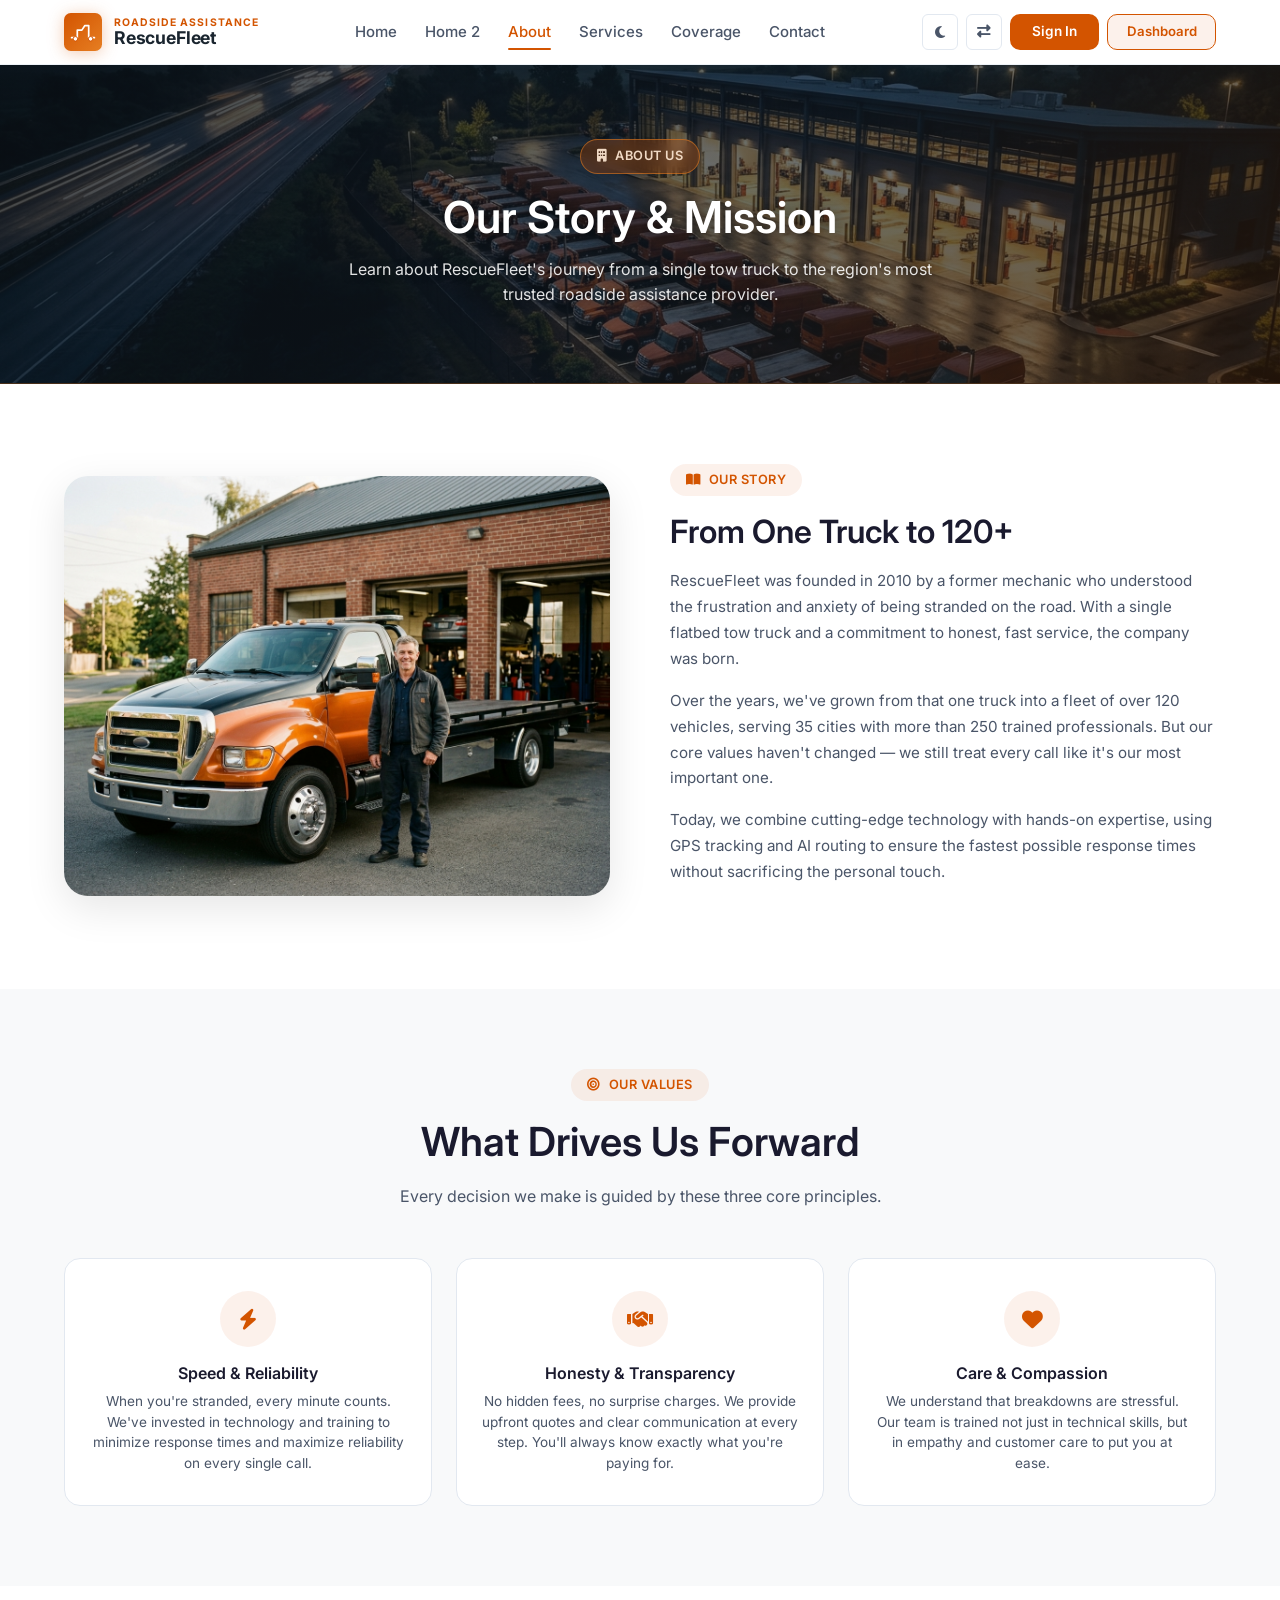
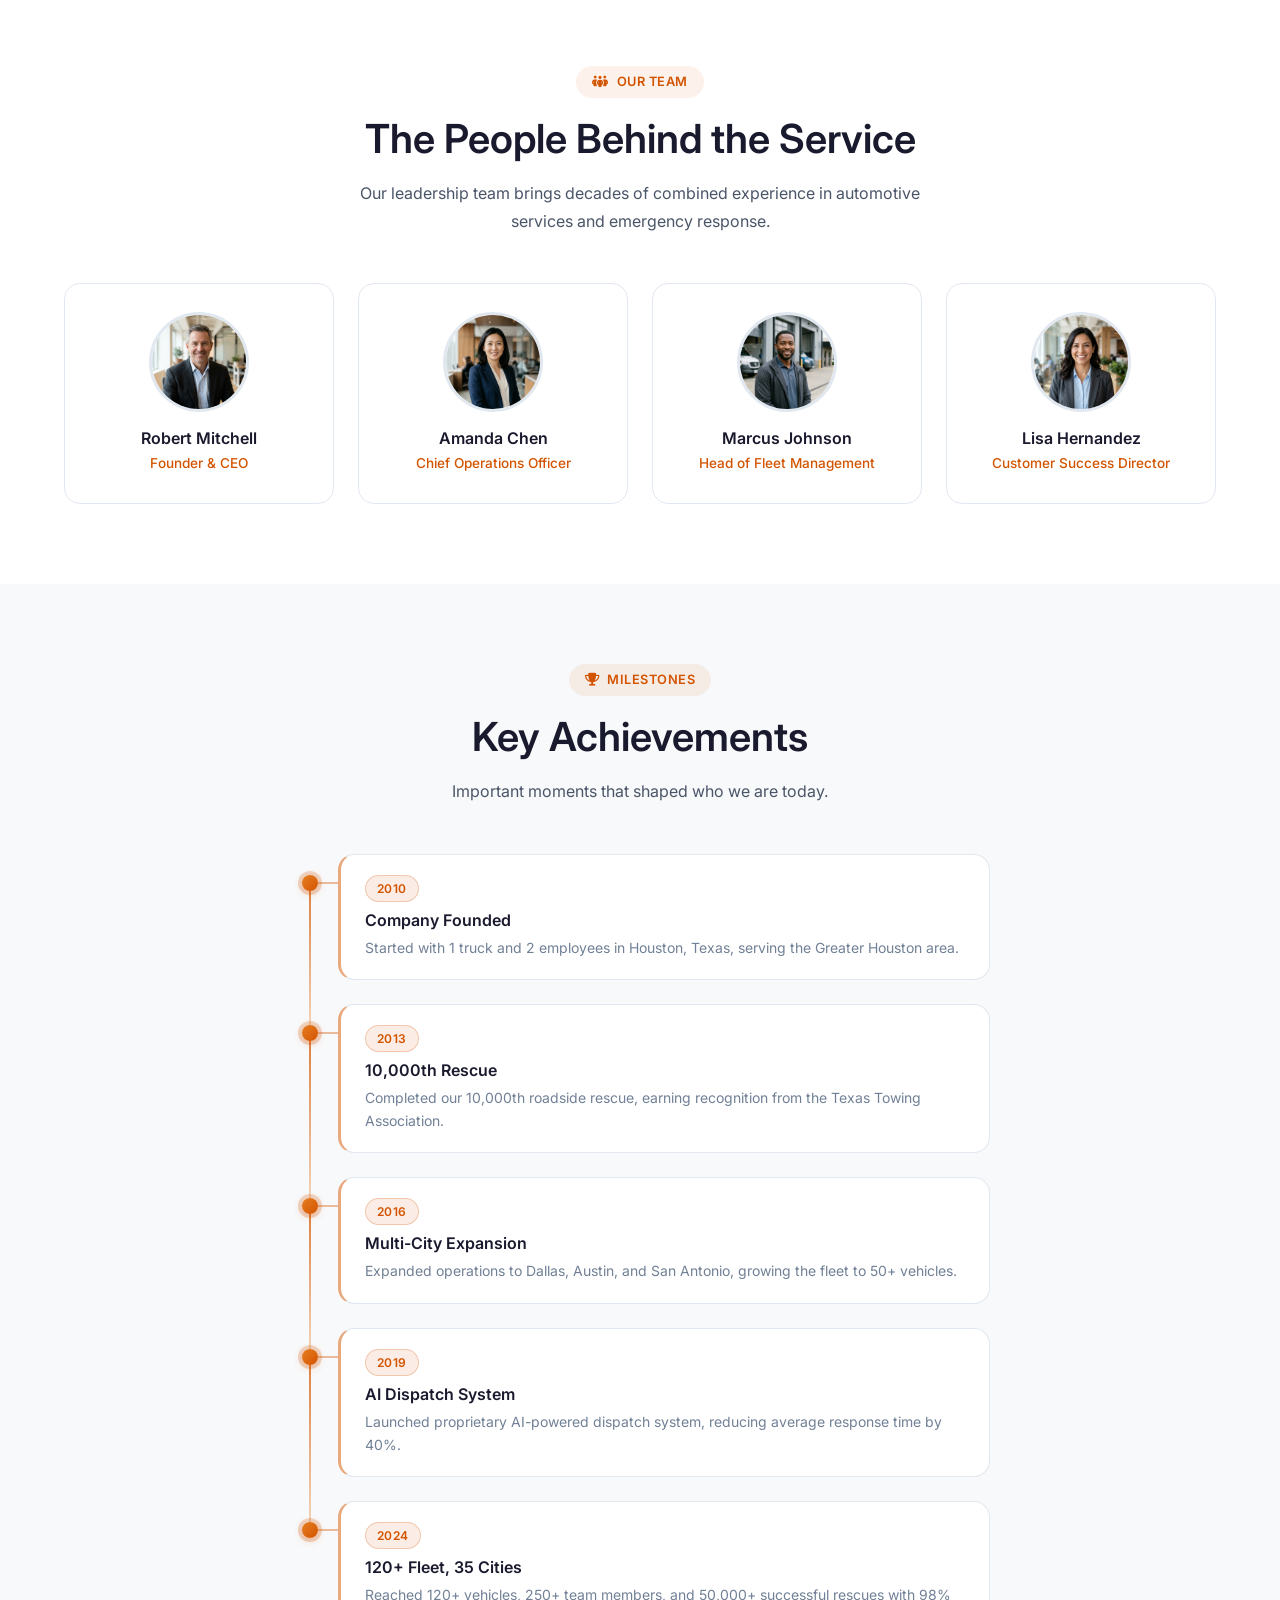
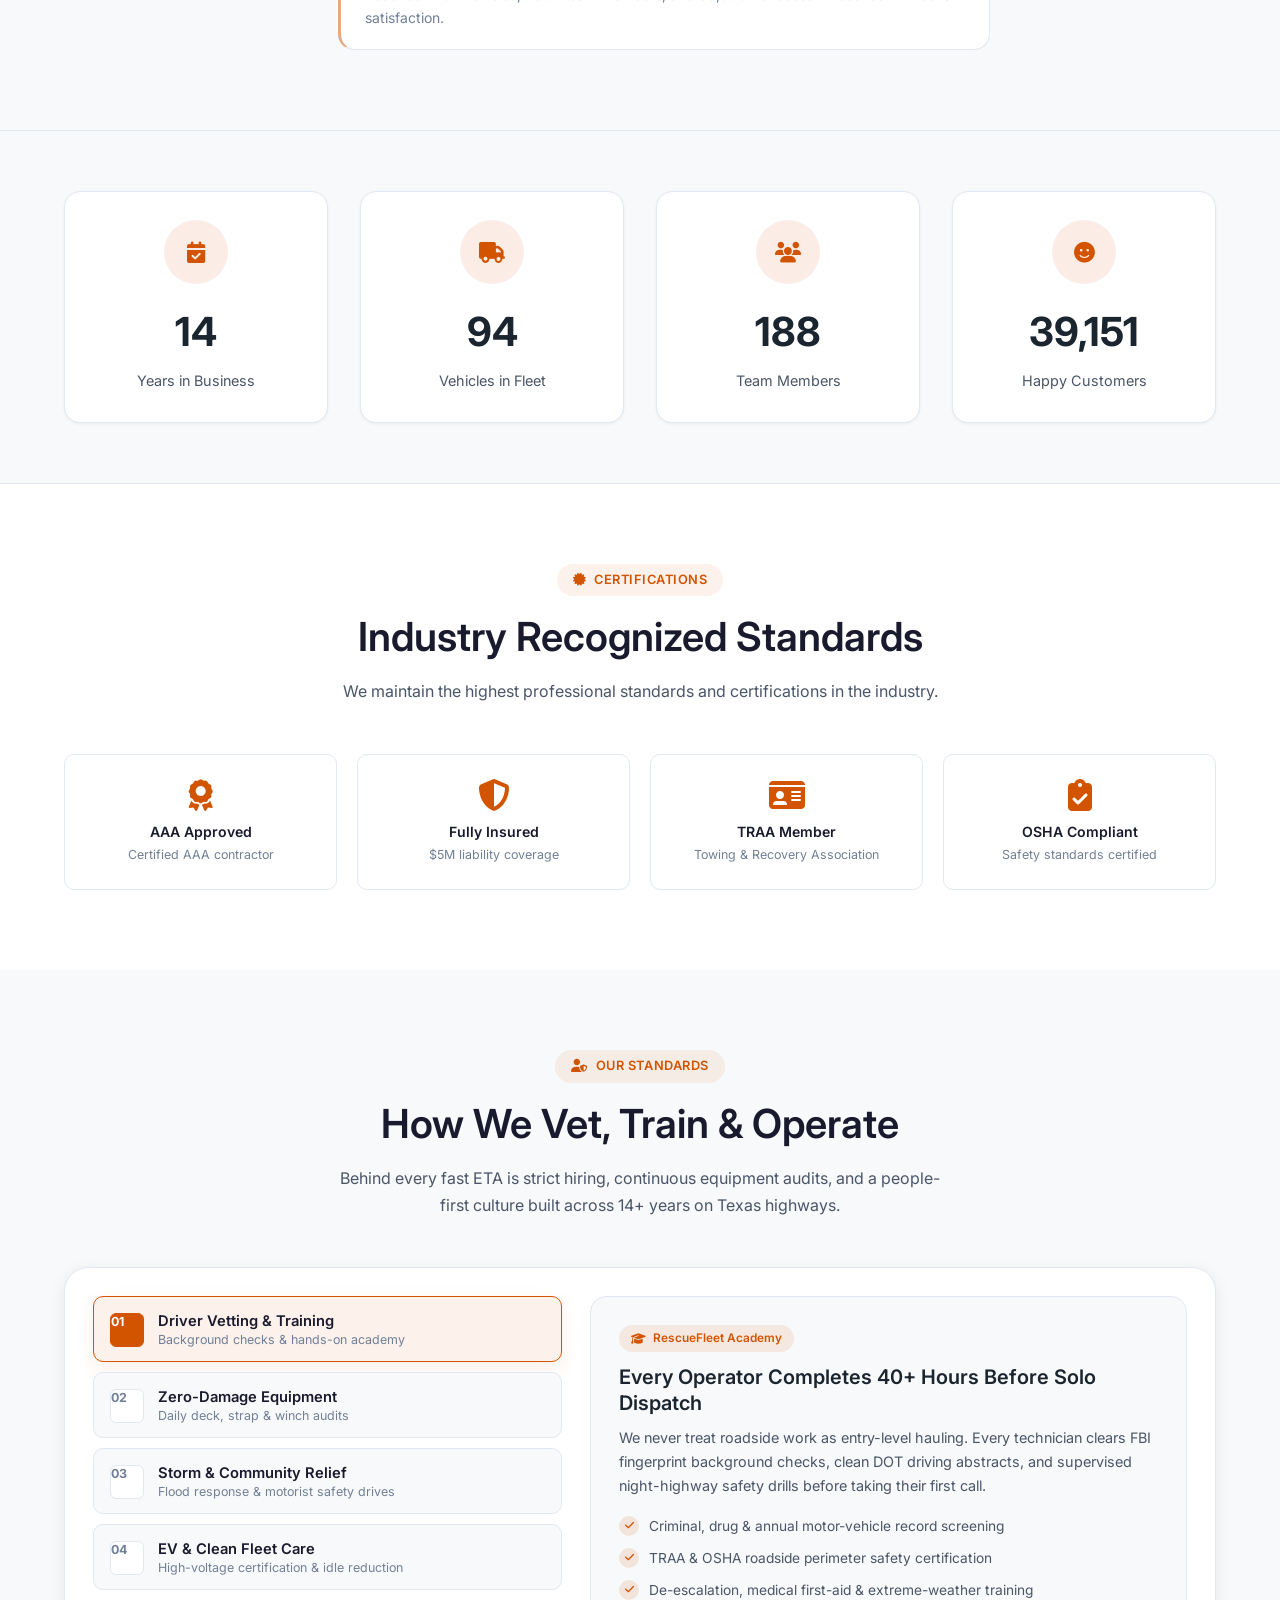
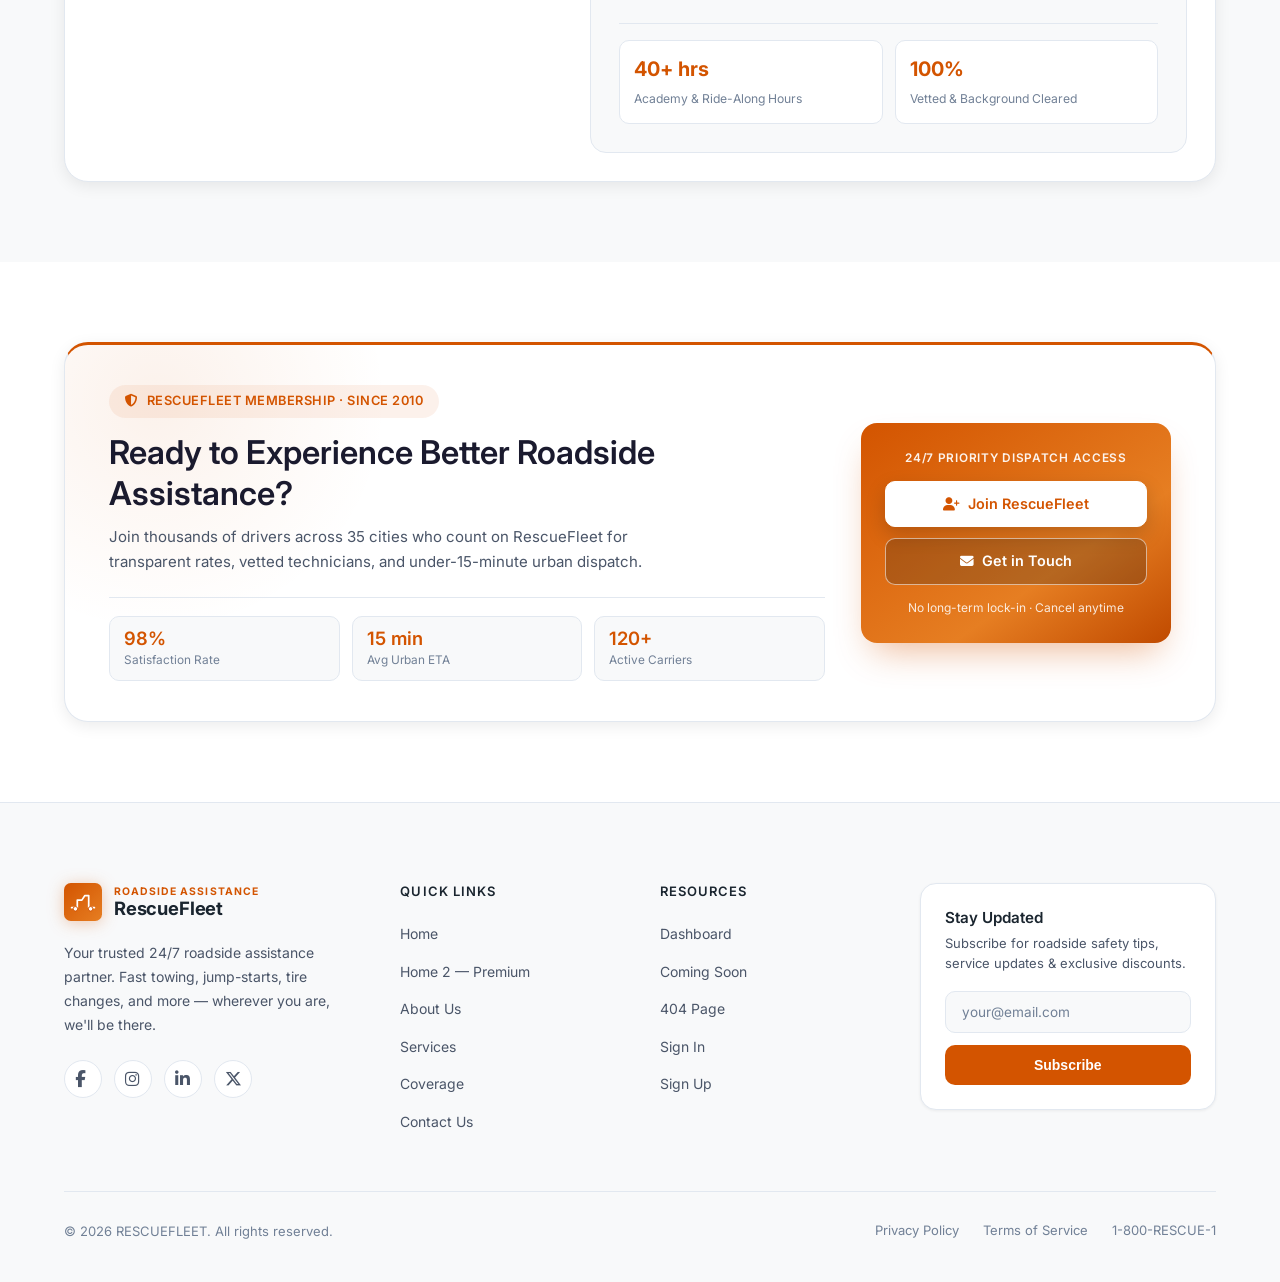
==== commit b98d1c76: "fix" ====
--- a/about.html
+++ b/about.html
@@ -16,7 +16,9 @@
 <div id="navbar"></div>
 
 <!-- SECTION 1 — PAGE BANNER -->
-<section class="page-banner">
+<section class="page-banner page-banner--photo">
+    <img src="assets/images/banner-about.jpg" alt="Aerial view of RescueFleet tow trucks and service bay at dusk" class="page-banner-bg">
+    <div class="page-banner-overlay" aria-hidden="true"></div>
     <div class="container">
         <div class="scroll-reveal" style="text-align: center;">
             <span class="section-label"><i class="fa-solid fa-building"></i> About Us</span>
@@ -31,11 +33,11 @@
     <div class="container">
         <div class="split-section scroll-reveal">
             <div class="split-image">
-                <img src="https://images.unsplash.com/photo-1504222490345-c075b6008014?w=600&h=450&fit=crop" alt="Founder and tow truck" style="border-radius: var(--radius-lg); width: 100%; height: 420px; object-fit: cover;">
+                <img src="assets/images/about-founder-truck.jpg" alt="Founder and tow truck">
             </div>
             <div class="split-content">
                 <span class="section-label"><i class="fa-solid fa-book-open"></i> Our Story</span>
-                <h2 class="section-title" style="text-align: left;">From One Truck to 120+</h2>
+                <h2 class="section-title">From One Truck to 120+</h2>
                 <p style="color: var(--text-secondary); line-height: 1.7; margin-bottom: 16px;">
                     RescueFleet was founded in 2010 by a former mechanic who understood the frustration and anxiety of being stranded on the road. With a single flatbed tow truck and a commitment to honest, fast service, the company was born.
                 </p>
@@ -88,22 +90,22 @@
         </div>
         <div class="team-grid scroll-reveal">
             <div class="team-card">
-                <img src="https://images.unsplash.com/photo-1560250097-0b93528c311a?w=300&h=300&fit=crop&crop=face" alt="CEO" class="team-card-img">
+                <img src="assets/images/team-ceo-robert.jpg" alt="CEO" class="team-card-img">
                 <h3>Robert Mitchell</h3>
                 <p>Founder & CEO</p>
             </div>
             <div class="team-card">
-                <img src="https://images.unsplash.com/photo-1573496359142-b8d87734a5a2?w=300&h=300&fit=crop&crop=face" alt="COO" class="team-card-img">
+                <img src="assets/images/team-coo-amanda.jpg" alt="COO" class="team-card-img">
                 <h3>Amanda Chen</h3>
                 <p>Chief Operations Officer</p>
             </div>
             <div class="team-card">
-                <img src="https://images.unsplash.com/photo-1472099645785-5658abf4ff4e?w=300&h=300&fit=crop&crop=face" alt="Head of Fleet" class="team-card-img">
+                <img src="assets/images/team-fleet-marcus.jpg" alt="Head of Fleet" class="team-card-img">
                 <h3>Marcus Johnson</h3>
                 <p>Head of Fleet Management</p>
             </div>
             <div class="team-card">
-                <img src="https://images.unsplash.com/photo-1580489944761-15a19d654956?w=300&h=300&fit=crop&crop=face" alt="Customer Success" class="team-card-img">
+                <img src="assets/images/team-success-lisa.jpg" alt="Customer Success" class="team-card-img">
                 <h3>Lisa Hernandez</h3>
                 <p>Customer Success Director</p>
             </div>
@@ -165,28 +167,28 @@
 </section>
 
 <!-- SECTION 6 — STATS COUNTERS -->
-<section style="padding: 60px 0; background: linear-gradient(135deg, var(--secondary) 0%, var(--secondary-dark) 100%); color: #fff;">
+<section class="stats-section">
     <div class="container">
         <div class="stats-grid scroll-reveal">
-            <div class="stat-card" style="background: rgba(255,255,255,0.08); border-color: rgba(255,255,255,0.1);">
-                <div class="stat-icon" style="background: rgba(211,84,0,0.2);"><i class="fa-solid fa-calendar-check" style="color: var(--primary-light);"></i></div>
-                <span class="stat-number counter" data-target="14" style="color: #fff;">0</span>
-                <span class="stat-label" style="color: rgba(255,255,255,0.7);">Years in Business</span>
-            </div>
-            <div class="stat-card" style="background: rgba(255,255,255,0.08); border-color: rgba(255,255,255,0.1);">
-                <div class="stat-icon" style="background: rgba(211,84,0,0.2);"><i class="fa-solid fa-truck" style="color: var(--primary-light);"></i></div>
-                <span class="stat-number counter" data-target="120" style="color: #fff;">0</span>
-                <span class="stat-label" style="color: rgba(255,255,255,0.7);">Vehicles in Fleet</span>
-            </div>
-            <div class="stat-card" style="background: rgba(255,255,255,0.08); border-color: rgba(255,255,255,0.1);">
-                <div class="stat-icon" style="background: rgba(211,84,0,0.2);"><i class="fa-solid fa-users" style="color: var(--primary-light);"></i></div>
-                <span class="stat-number counter" data-target="250" style="color: #fff;">0</span>
-                <span class="stat-label" style="color: rgba(255,255,255,0.7);">Team Members</span>
-            </div>
-            <div class="stat-card" style="background: rgba(255,255,255,0.08); border-color: rgba(255,255,255,0.1);">
-                <div class="stat-icon" style="background: rgba(211,84,0,0.2);"><i class="fa-solid fa-face-smile" style="color: var(--primary-light);"></i></div>
-                <span class="stat-number counter" data-target="50000" style="color: #fff;">0</span>
-                <span class="stat-label" style="color: rgba(255,255,255,0.7);">Happy Customers</span>
+            <div class="stat-card">
+                <div class="stat-icon"><i class="fa-solid fa-calendar-check"></i></div>
+                <span class="stat-number counter" data-target="14">0</span>
+                <span class="stat-label">Years in Business</span>
+            </div>
+            <div class="stat-card">
+                <div class="stat-icon"><i class="fa-solid fa-truck"></i></div>
+                <span class="stat-number counter" data-target="120">0</span>
+                <span class="stat-label">Vehicles in Fleet</span>
+            </div>
+            <div class="stat-card">
+                <div class="stat-icon"><i class="fa-solid fa-users"></i></div>
+                <span class="stat-number counter" data-target="250">0</span>
+                <span class="stat-label">Team Members</span>
+            </div>
+            <div class="stat-card">
+                <div class="stat-icon"><i class="fa-solid fa-face-smile"></i></div>
+                <span class="stat-number counter" data-target="50000">0</span>
+                <span class="stat-label">Happy Customers</span>
             </div>
         </div>
     </div>
@@ -225,15 +227,126 @@
     </div>
 </section>
 
-<!-- SECTION 8 — CTA -->
+<!-- SECTION 8 — TRAINING & COMMUNITY STANDARDS -->
 <section class="section" style="background: var(--bg-alt);">
     <div class="container">
-        <div class="cta-banner scroll-reveal">
-            <h2>Ready to Experience Better Roadside Assistance?</h2>
-            <p>Join thousands of drivers who trust RescueFleet for fast, reliable, and transparent roadside help.</p>
-            <div style="display: flex; gap: 12px; justify-content: center; flex-wrap: wrap;">
-                <a href="signup.html" class="btn btn-primary"><i class="fa-solid fa-user-plus"></i> Join RescueFleet</a>
-                <a href="contact.html" class="btn btn-secondary" style="background: rgba(255,255,255,0.15); border-color: rgba(255,255,255,0.3); color: #fff;"><i class="fa-solid fa-envelope"></i> Get in Touch</a>
+        <div class="text-center scroll-reveal" style="max-width: 620px; margin: 0 auto 48px;">
+            <span class="section-label"><i class="fa-solid fa-user-shield"></i> Our Standards</span>
+            <h2 class="section-title">How We Vet, Train &amp; Operate</h2>
+            <p class="section-subtitle">Behind every fast ETA is strict hiring, continuous equipment audits, and a people-first culture built across 14+ years on Texas highways.</p>
+        </div>
+        <div class="about-pillars-card scroll-reveal" id="aboutPillarsCard">
+            <div class="about-pillar-tabs" role="tablist" aria-label="Company operating standards">
+                <button type="button" class="about-pillar-tab active" role="tab" aria-selected="true" data-pillar="vetting">
+                    <span class="pillar-tab-num">01</span>
+                    <div>
+                        <strong>Driver Vetting &amp; Training</strong>
+                        <span>Background checks &amp; hands-on academy</span>
+                    </div>
+                </button>
+                <button type="button" class="about-pillar-tab" role="tab" aria-selected="false" data-pillar="safety">
+                    <span class="pillar-tab-num">02</span>
+                    <div>
+                        <strong>Zero-Damage Equipment</strong>
+                        <span>Daily deck, strap &amp; winch audits</span>
+                    </div>
+                </button>
+                <button type="button" class="about-pillar-tab" role="tab" aria-selected="false" data-pillar="community">
+                    <span class="pillar-tab-num">03</span>
+                    <div>
+                        <strong>Storm &amp; Community Relief</strong>
+                        <span>Flood response &amp; motorist safety drives</span>
+                    </div>
+                </button>
+                <button type="button" class="about-pillar-tab" role="tab" aria-selected="false" data-pillar="ev">
+                    <span class="pillar-tab-num">04</span>
+                    <div>
+                        <strong>EV &amp; Clean Fleet Care</strong>
+                        <span>High-voltage certification &amp; idle reduction</span>
+                    </div>
+                </button>
+            </div>
+            <div class="about-pillar-panels">
+                <div class="about-pillar-panel active" data-panel="vetting">
+                    <span class="pillar-panel-badge"><i class="fa-solid fa-graduation-cap"></i> RescueFleet Academy</span>
+                    <h3>Every Operator Completes 40+ Hours Before Solo Dispatch</h3>
+                    <p>We never treat roadside work as entry-level hauling. Every technician clears FBI fingerprint background checks, clean DOT driving abstracts, and supervised night-highway safety drills before taking their first call.</p>
+                    <ul class="pillar-checklist">
+                        <li><i class="fa-solid fa-check"></i> Criminal, drug &amp; annual motor-vehicle record screening</li>
+                        <li><i class="fa-solid fa-check"></i> TRAA &amp; OSHA roadside perimeter safety certification</li>
+                        <li><i class="fa-solid fa-check"></i> De-escalation, medical first-aid &amp; extreme-weather training</li>
+                    </ul>
+                    <div class="pillar-kpis">
+                        <div class="pillar-kpi"><strong>40+ hrs</strong><span>Academy &amp; Ride-Along Hours</span></div>
+                        <div class="pillar-kpi"><strong>100%</strong><span>Vetted &amp; Background Cleared</span></div>
+                    </div>
+                </div>
+                <div class="about-pillar-panel" data-panel="safety">
+                    <span class="pillar-panel-badge"><i class="fa-solid fa-screwdriver-wrench"></i> Daily Pre-Trip Inspections</span>
+                    <h3>6-Point Carrier &amp; Soft-Strap Audit Every Morning</h3>
+                    <p>Modern sedans, EVs, and luxury SUVs cannot tolerate steel J-hooks or steep deck angles. Every carrier goes through morning hydraulic, lighting, and strap-fray checks to guarantee damage-free loading.</p>
+                    <ul class="pillar-checklist">
+                        <li><i class="fa-solid fa-check"></i> Low-angle 11° hydraulic beds tested under load daily</li>
+                        <li><i class="fa-solid fa-check"></i> Over-the-tire nylon straps replace axle chains everywhere</li>
+                        <li><i class="fa-solid fa-check"></i> Digital photo walkaround logged before hookup begins</li>
+                    </ul>
+                    <div class="pillar-kpis">
+                        <div class="pillar-kpi"><strong>0</strong><span>Metal Axle Hooks Used</span></div>
+                        <div class="pillar-kpi"><strong>6-Pt</strong><span>Mandatory Pre-Tow Check</span></div>
+                    </div>
+                </div>
+                <div class="about-pillar-panel" data-panel="community">
+                    <span class="pillar-panel-badge"><i class="fa-solid fa-hand-holding-heart"></i> Texas Neighbor Program</span>
+                    <h3>Standing By Local Drivers Through Severe Weather &amp; Events</h3>
+                    <p>When Gulf Coast storms, freezes, or major interstate closures hit, our crews coordinate directly with local emergency responders to clear lanes fast and escort stranded families to safety.</p>
+                    <ul class="pillar-checklist">
+                        <li><i class="fa-solid fa-check"></i> Priority storm staging along I-10, I-35, and Houston beltways</li>
+                        <li><i class="fa-solid fa-check"></i> Annual free winter battery &amp; tire checks at community clinics</li>
+                        <li><i class="fa-solid fa-check"></i> Complimentary warm-cab escort to nearby safe waiting zones</li>
+                    </ul>
+                    <div class="pillar-kpis">
+                        <div class="pillar-kpi"><strong>35+</strong><span>Cities Supported Year-Round</span></div>
+                        <div class="pillar-kpi"><strong>24/7</strong><span>Severe-Weather Reserve Crews</span></div>
+                    </div>
+                </div>
+                <div class="about-pillar-panel" data-panel="ev">
+                    <span class="pillar-panel-badge"><i class="fa-solid fa-leaf"></i> Next-Gen Readiness</span>
+                    <h3>Certified High-Voltage Handling &amp; Smart Routing</h3>
+                    <p>Electric drivetrains and hybrid battery packs require specialized lockdown procedures and full-flatbed recovery. Our AI routing also eliminates empty deadhead miles across metro corridors.</p>
+                    <ul class="pillar-checklist">
+                        <li><i class="fa-solid fa-check"></i> High-voltage lockout gear &amp; transport-mode protocols</li>
+                        <li><i class="fa-solid fa-check"></i> Free-rolling polymer wheel skates for seized EV drive units</li>
+                        <li><i class="fa-solid fa-check"></i> Idle-cutting dynamic staging cuts response wait &amp; fuel waste</li>
+                    </ul>
+                    <div class="pillar-kpis">
+                        <div class="pillar-kpi"><strong>-40%</strong><span>Wasted Empty Dispatch Miles</span></div>
+                        <div class="pillar-kpi"><strong>EV Ready</strong><span>Certified All-Model Transport</span></div>
+                    </div>
+                </div>
+            </div>
+        </div>
+    </div>
+</section>
+
+<!-- SECTION 9 — CTA -->
+<section class="section">
+    <div class="container">
+        <div class="cta-spotlight-banner scroll-reveal">
+            <div class="cta-spotlight-copy">
+                <span class="section-label"><i class="fa-solid fa-shield-halved"></i> RescueFleet Membership · Since 2010</span>
+                <h2>Ready to Experience Better Roadside Assistance?</h2>
+                <p>Join thousands of drivers across 35 cities who count on RescueFleet for transparent rates, vetted technicians, and under-15-minute urban dispatch.</p>
+                <div class="cta-spotlight-proof">
+                    <div class="cta-proof-chip"><strong>98%</strong><span>Satisfaction Rate</span></div>
+                    <div class="cta-proof-chip"><strong>15 min</strong><span>Avg Urban ETA</span></div>
+                    <div class="cta-proof-chip"><strong>120+</strong><span>Active Carriers</span></div>
+                </div>
+            </div>
+            <div class="cta-spotlight-dock">
+                <span class="cta-dock-eyebrow">24/7 Priority Dispatch Access</span>
+                <a href="signup.html" class="btn cta-btn-white"><i class="fa-solid fa-user-plus"></i> Join RescueFleet</a>
+                <a href="contact.html" class="btn cta-btn-ghost"><i class="fa-solid fa-envelope"></i> Get in Touch</a>
+                <span class="cta-dock-note">No long-term lock-in · Cancel anytime</span>
             </div>
         </div>
     </div>
--- a/style.css
+++ b/style.css
@@ -49,6 +49,7 @@
     --info: #3b82f6;
 
     --container: 1200px;
+    --gutter: 24px;
     --navbar-h: 4rem;
 }
 
@@ -99,8 +100,13 @@
 p strong, p b { font-weight: 550; }
 
 /* ---- Utilities ---- */
-.container { width: 100%; max-width: var(--container); margin: 0 auto; padding: 0 24px; }
+.container { width: 100%; max-width: var(--container); margin: 0 auto; padding: 0 var(--gutter); }
+@media (max-width: 768px) { :root { --gutter: 20px; } }
+@media (max-width: 480px) { :root { --gutter: 16px; } }
+@media (max-width: 360px) { :root { --gutter: 12px; } }
 .section { padding: 80px 0; }
+@media (max-width: 768px) { .section { padding: 56px 0; } }
+@media (max-width: 480px) { .section { padding: 44px 0; } }
 .section-alt { background: var(--bg-alt); }
 .text-center { text-align: center; }
 
@@ -124,24 +130,35 @@
     font-size: clamp(1.75rem, 3.5vw, 2.5rem);
     font-weight: 600; margin-bottom: 16px; color: var(--text);
 }
-.section-desc {
+.section-desc,
+.section-subtitle {
     font-size: 1rem; max-width: 600px;
-    margin: 0 auto 40px; color: var(--text-secondary);
-}
+    margin: 0 auto; color: var(--text-secondary); line-height: 1.7;
+}
+.section-desc { margin-bottom: 40px; }
 .w-full { width: 100% !important; }
 
 /* ---- Buttons ---- */
 .btn {
+    position: relative; overflow: hidden;
     display: inline-flex; align-items: center; justify-content: center; gap: 8px;
     padding: 12px 28px; font-family: var(--font); font-size: 0.9rem; font-weight: 600;
     border: 2px solid transparent; border-radius: var(--radius-md); cursor: pointer;
     transition: all var(--transition); white-space: nowrap; text-decoration: none; line-height: 1.4;
 }
-.btn i { font-size: 0.85rem; }
+.btn::after {
+    content: ''; position: absolute; inset: 0;
+    background: linear-gradient(120deg, transparent 25%, rgba(255,255,255,0.22) 50%, transparent 75%);
+    transform: translateX(-110%); transition: transform 0.55s ease; pointer-events: none;
+}
+.btn:hover::after { transform: translateX(110%); }
+.btn:active { transform: translateY(0) scale(0.98); }
+.btn i { font-size: 0.85rem; transition: transform 0.25s ease; }
+.btn:hover i { transform: scale(1.1); }
 
 .btn-primary { background: var(--primary); color: #fff; border-color: var(--primary); }
 .btn-primary:hover {
-    background: var(--primary-light); border-color: var(--primary-light);
+    background: var(--primary); color: #fff; border-color: var(--primary);
     transform: translateY(-2px); box-shadow: 0 6px 20px rgba(211,84,0,0.3);
 }
 .dark .btn-primary {
@@ -149,14 +166,20 @@
     border-color: #E67E22; color: #ffffff; box-shadow: 0 4px 18px rgba(211,84,0,0.35);
 }
 .dark .btn-primary:hover {
-    background: linear-gradient(135deg, #A04000 0%, var(--primary) 100%);
-    border-color: #F0D9C4; box-shadow: 0 6px 24px rgba(211,84,0,0.55); transform: translateY(-2px);
+    background: linear-gradient(135deg, var(--primary) 0%, #E67E22 100%);
+    border-color: #E67E22; color: #ffffff; box-shadow: 0 6px 24px rgba(211,84,0,0.55); transform: translateY(-2px);
 }
 
 .btn-secondary { background: transparent; color: var(--secondary); border-color: var(--secondary); }
 .dark .btn-secondary { color: #F0D9C4; border-color: var(--primary); }
-.btn-secondary:hover { background: var(--secondary); color: #fff; transform: translateY(-2px); }
-.dark .btn-secondary:hover { background: var(--primary); color: #ffffff; border-color: var(--primary); }
+.btn-secondary:hover {
+    background: transparent; color: var(--secondary); border-color: var(--secondary);
+    transform: translateY(-2px); box-shadow: 0 6px 16px rgba(15,23,42,0.12);
+}
+.dark .btn-secondary:hover {
+    background: transparent; color: #F0D9C4; border-color: var(--primary);
+    transform: translateY(-2px); box-shadow: 0 6px 18px rgba(211,84,0,0.28);
+}
 
 .btn-sm { padding: 8px 20px; font-size: 0.825rem; }
 .btn-lg { padding: 14px 32px; font-size: 0.95rem; }
@@ -176,7 +199,7 @@
 
 .nav-inner {
     display: flex; align-items: center; justify-content: space-between;
-    height: 4rem; max-width: 1200px; width: 100%; margin: 0 auto; padding: 0 1.25rem;
+    height: 4rem; max-width: var(--container); width: 100%; margin: 0 auto; padding: 0 var(--gutter);
 }
 .nav-logo { display: flex; align-items: center; gap: 0.75rem; flex-shrink: 0; text-decoration: none; }
 .nav-logo svg { filter: drop-shadow(0 2px 8px rgba(211,84,0,0.3)); width: 38px; height: 38px; display: block; flex-shrink: 0; }
@@ -200,13 +223,17 @@
 
 .nav-actions { display: flex; align-items: center; gap: 0.5rem; }
 .nav-icon-btn {
-    width: 2.25rem; height: 2.25rem; display: flex; align-items: center; justify-content: center;
-    border-radius: var(--radius-md); background: var(--bg-card); border: 1px solid var(--border);
-    color: var(--text-secondary); font-size: 0.75rem; cursor: pointer; transition: all 0.2s ease; font-weight: 700;
-}
-.nav-icon-btn:hover { border-color: var(--primary); color: var(--primary); background: rgba(211,84,0,0.08); }
-.dark .nav-icon-btn { background: rgba(255,255,255,0.05); border-color: rgba(255,255,255,0.12); color: #CBD5E1; }
-.dark .nav-icon-btn:hover { border-color: var(--primary); color: #F0D9C4; background: rgba(211,84,0,0.2); }
+    width: 36px; height: 36px; display: flex; align-items: center; justify-content: center;
+    border-radius: var(--radius-sm); background: var(--bg); border: 1px solid var(--border);
+    color: var(--text-secondary); font-size: 0.85rem; cursor: pointer; transition: all var(--transition);
+}
+.nav-icon-btn:hover,
+.nav-icon-btn.rtl-active,
+.dash-hdr-pill-btn.rtl-active { border-color: var(--primary); color: var(--primary); background: rgba(211,84,0,0.08); }
+.dark .nav-icon-btn { background: var(--bg); border-color: var(--border); color: var(--text-secondary); }
+.dark .nav-icon-btn:hover,
+.dark .nav-icon-btn.rtl-active,
+.dark .dash-hdr-pill-btn.rtl-active { border-color: var(--primary); color: var(--primary-light); background: rgba(211,84,0,0.16); }
 
 .nav-cta-btn { height: 2.25rem; padding: 0 1.25rem; font-size: 0.85rem; }
 
@@ -216,13 +243,21 @@
     color: var(--primary); background: rgba(211,84,0,0.08); border: 1.5px solid var(--primary);
     border-radius: var(--radius-md); height: 2.25rem; transition: all 0.25s cubic-bezier(0.16,1,0.3,1); white-space: nowrap;
 }
-.btn-nav-dashboard:hover, .btn-nav-dashboard.active {
+.btn-nav-dashboard:hover {
+    color: var(--primary); background: rgba(211,84,0,0.08); border-color: var(--primary);
+    transform: translateY(-2px); box-shadow: 0 6px 18px rgba(211,84,0,0.2);
+}
+.btn-nav-dashboard.active {
     background: linear-gradient(135deg, #D35400 0%, #E67E22 100%) !important;
     border-color: #E67E22 !important; color: #ffffff !important;
     transform: translateY(-2px); box-shadow: 0 6px 20px rgba(211,84,0,0.45);
 }
 .dark .btn-nav-dashboard { background: rgba(211,84,0,0.18); border-color: rgba(230,126,34,0.45); color: #F0D9C4; }
-.dark .btn-nav-dashboard:hover, .dark .btn-nav-dashboard.active {
+.dark .btn-nav-dashboard:hover {
+    background: rgba(211,84,0,0.18); border-color: rgba(230,126,34,0.45); color: #F0D9C4;
+    transform: translateY(-2px); box-shadow: 0 6px 20px rgba(211,84,0,0.35);
+}
+.dark .btn-nav-dashboard.active {
     background: linear-gradient(135deg, #D35400 0%, #E67E22 100%) !important;
     border-color: #F0D9C4 !important; color: #ffffff !important;
     transform: translateY(-2px); box-shadow: 0 6px 24px rgba(211,84,0,0.65);
@@ -247,8 +282,9 @@
 
 .mobile-menu {
     display: none; position: absolute; top: 100%; left: 0; right: 0; width: 100%; max-width: 100vw;
+    max-height: calc(100vh - 4rem); overflow-y: auto;
     background: var(--bg-card); border-bottom: 1px solid var(--border); box-shadow: 0 10px 30px rgba(0,0,0,0.15);
-    z-index: 995; padding: 1.25rem;
+    z-index: 995; padding: 1rem var(--gutter);
 }
 .dark .mobile-menu { background: #111722; border-bottom-color: rgba(255,255,255,0.1); box-shadow: 0 10px 30px rgba(0,0,0,0.6); }
 .mobile-menu.open { display: block; animation: fadeInDown 0.25s cubic-bezier(0.16,1,0.3,1); }
@@ -275,6 +311,9 @@
     to { opacity: 1; transform: translateY(0); }
 }
 
+@media (min-width: 1025px) {
+    .mobile-menu, .mobile-backdrop { display: none !important; }
+}
 @media (max-width: 1024px) {
     .nav-links { display: none !important; }
     .nav-actions .nav-icon-btn { display: none !important; }
@@ -283,24 +322,85 @@
 }
 
 @media (max-width: 480px) {
-    .nav-inner { padding: 0 16px; }
     .nav-logo-text .brand-top { font-size: 0.6rem; }
     .nav-logo-text .brand-bottom { font-size: 1rem; }
-    .mobile-menu { padding: 1rem 16px; }
 }
 @media (max-width: 360px) {
-    .nav-inner { padding: 0 12px; }
     .nav-logo { gap: 0.5rem; }
     .nav-logo svg { width: 32px; height: 32px; }
     .nav-logo-text .brand-top { font-size: 0.55rem; }
     .nav-logo-text .brand-bottom { font-size: 0.925rem; }
-    .mobile-menu { padding: 1rem 12px; }
     .mobile-menu-btn { width: 2rem; height: 2rem; }
 }
 
 /* ---- Footer ---- */
-.footer { background: #0B0E14; color: #fff; padding: 5rem 0 2.5rem; border-top: 1px solid rgba(255,255,255,0.06); position: relative; overflow: hidden; }
+.footer { background: var(--bg-alt); color: var(--text); padding: 5rem 0 2.5rem; border-top: 1px solid var(--border); position: relative; overflow: hidden; }
+.dark .footer { background: #0B0E14; color: #fff; border-top: 1px solid rgba(255,255,255,0.06); }
 .footer-grid { display: grid; grid-template-columns: 1.35fr 1fr 1fr 1.35fr; gap: 3rem 2.5rem; margin-bottom: 3.5rem; align-items: start; }
+
+.footer-logo { display: inline-flex; align-items: center; gap: 0.75rem; margin-bottom: 1.25rem; }
+.footer-logo .brand-top { color: var(--primary) !important; font-size: 0.65rem; font-weight: 700; letter-spacing: 0.1em; text-transform: uppercase; }
+.footer-logo .brand-bottom { color: var(--secondary) !important; font-size: 1.15rem; font-weight: 700; }
+.dark .footer-logo .brand-bottom { color: #FFFFFF !important; }
+.footer-brand p { color: var(--text-secondary); font-size: 0.875rem; line-height: 1.7; margin: 0 0 1.5rem 0; max-width: 380px; }
+.dark .footer-brand p { color: rgba(255,255,255,0.65); }
+.footer-socials { display: flex; align-items: center; gap: 0.75rem; }
+
+.footer-social-link {
+    width: 2.375rem; height: 2.375rem; display: inline-flex; align-items: center; justify-content: center;
+    border-radius: 50%; background: var(--bg-card); border: 1px solid var(--border);
+    color: var(--text-secondary); transition: all 0.2s ease; font-size: 0.95rem;
+}
+.footer-social-link:hover { border-color: var(--primary); color: var(--primary); background: rgba(211,84,0,0.08); transform: translateY(-2px); box-shadow: 0 4px 14px rgba(211,84,0,0.16); }
+.dark .footer-social-link { background: rgba(255,255,255,0.04); border: 1px solid rgba(255,255,255,0.09); color: rgba(255,255,255,0.65); }
+.dark .footer-social-link:hover { border-color: var(--primary); color: #FFFFFF; background: rgba(211,84,0,0.2); box-shadow: 0 4px 14px rgba(211,84,0,0.25); }
+.footer-social-link svg, .footer-social-link i { width: 1.05rem; height: 1.05rem; font-size: 1.05rem; }
+
+.footer-col-title { font-weight: 600; font-size: 0.8125rem; text-transform: uppercase; letter-spacing: 0.08em; color: var(--secondary); margin-bottom: 1.35rem; }
+.dark .footer-col-title { color: #FFFFFF; }
+.footer-links { list-style: none; padding: 0; margin: 0; }
+.footer-links li { margin-bottom: 0.75rem; }
+.footer-links li:last-child { margin-bottom: 0; }
+.footer-links a { color: var(--text-secondary); font-size: 0.875rem; transition: all 0.2s ease; display: inline-block; }
+.footer-links a:hover { color: var(--primary); transform: translateX(4px); }
+.dark .footer-links a { color: rgba(255,255,255,0.55); }
+.dark .footer-links a:hover { color: #FFFFFF; }
+[dir="rtl"] .footer-links a:hover { transform: translateX(-4px); }
+[dir="rtl"] .footer-grid { text-align: right; }
+[dir="rtl"] .footer-socials { justify-content: flex-start; }
+
+.footer-newsletter-card { background: var(--bg-card); border: 1px solid var(--border); border-radius: 16px; padding: 1.5rem; box-shadow: var(--shadow-sm); }
+.dark .footer-newsletter-card { background: #111722; border: 1px solid rgba(255,255,255,0.08); box-shadow: 0 8px 24px rgba(0,0,0,0.25); }
+.footer-newsletter-title { color: var(--secondary); font-size: 0.95rem; font-weight: 600; margin-bottom: 0.35rem; }
+.dark .footer-newsletter-title { color: #FFFFFF; }
+.footer-newsletter-desc { color: var(--text-secondary); font-size: 0.8125rem; line-height: 1.55; margin-bottom: 1.15rem; }
+.dark .footer-newsletter-desc { color: rgba(255,255,255,0.55); }
+.footer-newsletter-form { display: flex; flex-direction: column; gap: 0.75rem; }
+.footer-newsletter-input {
+    width: 100%; padding: 0.75rem 1rem; background: var(--bg-alt); border: 1px solid var(--border);
+    border-radius: 10px; color: var(--text); font-family: var(--font); font-size: 0.85rem; outline: none; transition: all 0.2s ease;
+}
+.footer-newsletter-input:focus { border-color: var(--primary); background: var(--bg-card); box-shadow: 0 0 0 3px rgba(211,84,0,0.14); }
+.footer-newsletter-input::placeholder { color: var(--text-muted); }
+.dark .footer-newsletter-input { background: #18202C; border: 1px solid rgba(255,255,255,0.1); color: #FFFFFF; }
+.dark .footer-newsletter-input:focus { border-color: var(--primary); background: #1D2736; box-shadow: 0 0 0 3px rgba(211,84,0,0.2); }
+.dark .footer-newsletter-input::placeholder { color: rgba(255,255,255,0.35); }
+.footer-newsletter-btn {
+    width: 100%; padding: 0.75rem 1rem; background: var(--primary); color: #FFFFFF; border: none;
+    border-radius: 10px; font-weight: 600; font-size: 0.875rem; cursor: pointer; transition: all 0.2s ease;
+    display: flex; align-items: center; justify-content: center;
+}
+.footer-newsletter-btn:hover { background: var(--primary); color: #FFFFFF; transform: translateY(-1px); box-shadow: 0 4px 14px rgba(211,84,0,0.35); }
+
+.footer-bottom { border-top: 1px solid var(--border); padding-top: 1.75rem; display: flex; align-items: center; justify-content: space-between; flex-wrap: wrap; gap: 1rem; }
+.dark .footer-bottom { border-top-color: rgba(255,255,255,0.07); }
+.footer-copyright { color: var(--text-muted); font-size: 0.8125rem; margin: 0; }
+.dark .footer-copyright { color: rgba(255,255,255,0.4); }
+.footer-bottom-links { display: flex; align-items: center; gap: 1.5rem; }
+.footer-bottom-links a { color: var(--text-muted); font-size: 0.8125rem; transition: all 0.2s ease; }
+.footer-bottom-links a:hover { color: var(--primary); }
+.dark .footer-bottom-links a { color: rgba(255,255,255,0.4); }
+.dark .footer-bottom-links a:hover { color: #FFFFFF; }
 
 @media (max-width: 991px) and (min-width: 576px) {
     .footer-grid { grid-template-columns: repeat(2, 1fr); gap: 3rem 2.5rem; text-align: left; }
@@ -321,50 +421,6 @@
     .footer-brand p { font-size: 0.825rem; }
 }
 
-.footer-logo { display: inline-flex; align-items: center; gap: 0.75rem; margin-bottom: 1.25rem; }
-.footer-logo .brand-top { color: var(--primary) !important; font-size: 0.65rem; font-weight: 700; letter-spacing: 0.1em; text-transform: uppercase; }
-.footer-logo .brand-bottom { color: #FFFFFF !important; font-size: 1.15rem; font-weight: 700; }
-.footer-brand p { color: rgba(255,255,255,0.65); font-size: 0.875rem; line-height: 1.7; margin: 0 0 1.5rem 0; max-width: 380px; }
-.footer-socials { display: flex; align-items: center; gap: 0.75rem; }
-
-.footer-social-link {
-    width: 2.375rem; height: 2.375rem; display: inline-flex; align-items: center; justify-content: center;
-    border-radius: 50%; background: rgba(255,255,255,0.04); border: 1px solid rgba(255,255,255,0.09);
-    color: rgba(255,255,255,0.65); transition: all 0.2s ease; font-size: 0.95rem;
-}
-.footer-social-link:hover { border-color: var(--primary); color: #FFFFFF; background: rgba(211,84,0,0.2); transform: translateY(-2px); box-shadow: 0 4px 14px rgba(211,84,0,0.25); }
-.footer-social-link svg, .footer-social-link i { width: 1.05rem; height: 1.05rem; font-size: 1.05rem; }
-
-.footer-col-title { font-weight: 600; font-size: 0.8125rem; text-transform: uppercase; letter-spacing: 0.08em; color: #FFFFFF; margin-bottom: 1.35rem; }
-.footer-links { list-style: none; padding: 0; margin: 0; }
-.footer-links li { margin-bottom: 0.75rem; }
-.footer-links li:last-child { margin-bottom: 0; }
-.footer-links a { color: rgba(255,255,255,0.55); font-size: 0.875rem; transition: all 0.2s ease; display: inline-block; }
-.footer-links a:hover { color: #FFFFFF; transform: translateX(4px); }
-[dir="rtl"] .footer-links a:hover { transform: translateX(-4px); }
-
-.footer-newsletter-card { background: #111722; border: 1px solid rgba(255,255,255,0.08); border-radius: 16px; padding: 1.5rem; box-shadow: 0 8px 24px rgba(0,0,0,0.25); }
-.footer-newsletter-title { color: #FFFFFF; font-size: 0.95rem; font-weight: 600; margin-bottom: 0.35rem; }
-.footer-newsletter-desc { color: rgba(255,255,255,0.55); font-size: 0.8125rem; line-height: 1.55; margin-bottom: 1.15rem; }
-.footer-newsletter-form { display: flex; flex-direction: column; gap: 0.75rem; }
-.footer-newsletter-input {
-    width: 100%; padding: 0.75rem 1rem; background: #18202C; border: 1px solid rgba(255,255,255,0.1);
-    border-radius: 10px; color: #FFFFFF; font-family: var(--font); font-size: 0.85rem; outline: none; transition: all 0.2s ease;
-}
-.footer-newsletter-input:focus { border-color: var(--primary); background: #1D2736; box-shadow: 0 0 0 3px rgba(211,84,0,0.2); }
-.footer-newsletter-input::placeholder { color: rgba(255,255,255,0.35); }
-.footer-newsletter-btn {
-    width: 100%; padding: 0.75rem 1rem; background: var(--primary); color: #FFFFFF; border: none;
-    border-radius: 10px; font-weight: 600; font-size: 0.875rem; cursor: pointer; transition: all 0.2s ease;
-}
-.footer-newsletter-btn:hover { background: var(--primary-light); transform: translateY(-1px); box-shadow: 0 4px 14px rgba(211,84,0,0.35); }
-
-.footer-bottom { border-top: 1px solid rgba(255,255,255,0.07); padding-top: 1.75rem; display: flex; align-items: center; justify-content: space-between; flex-wrap: wrap; gap: 1rem; }
-.footer-copyright { color: rgba(255,255,255,0.4); font-size: 0.8125rem; margin: 0; }
-.footer-bottom-links { display: flex; align-items: center; gap: 1.5rem; }
-.footer-bottom-links a { color: rgba(255,255,255,0.4); font-size: 0.8125rem; transition: all 0.2s ease; }
-.footer-bottom-links a:hover { color: #FFFFFF; }
-
 @media print { .navbar, .footer, .mobile-menu, .mobile-backdrop { display: none !important; } }
 
 /* ---- Back to Top ---- */
@@ -376,15 +432,55 @@
 }
 [dir="rtl"] .back-to-top { right: auto; left: 28px; }
 .back-to-top.visible { opacity: 1; visibility: visible; transform: translateY(0); }
-.back-to-top:hover { background: var(--secondary); color: #ffffff; transform: translateY(-3px); }
-
+.back-to-top:hover { background: var(--primary); color: #ffffff; transform: translateY(-3px); box-shadow: 0 8px 20px rgba(211,84,0,0.38); }
+
+
+@media (max-width: 480px) {
+    .back-to-top { bottom: 18px; right: 16px; width: 40px; height: 40px; }
+    [dir="rtl"] .back-to-top { right: auto; left: 16px; }
+}
 
 /* ---- Hero Section ---- */
 .hero {
-    position: relative; min-height: clamp(680px, calc(100vh - var(--navbar-h)), 860px);
-    display: flex; align-items: center; overflow: hidden; background: var(--secondary-dark); padding: 40px 0 70px;
-}
-.hero-slider { min-height: clamp(620px, calc(100vh - var(--navbar-h)), 800px); padding: 24px 0 65px; }
+    position: relative; min-height: auto;
+    display: flex; align-items: center; overflow: hidden;
+    background: linear-gradient(135deg, var(--bg) 0%, var(--bg-alt) 100%);
+    padding: calc(var(--navbar-h) + 18px) 0 48px;
+}
+.hero-slider {
+    position: relative; min-height: clamp(520px, calc(100vh - 18px), 690px);
+    display: flex; align-items: stretch; overflow: hidden;
+    background: linear-gradient(135deg, #FFFFFF 0%, #FFF7EF 58%, #F3F6FA 100%);
+    transition: background var(--transition);
+}
+.dark .hero-slider {
+    background: radial-gradient(circle at 50% 35%, #1D2B38 0%, #0F171E 68%, #090E14 100%);
+}
+.hero-fx-backdrop {
+    position: absolute; inset: 0; z-index: 0; pointer-events: none; overflow: hidden;
+}
+.hero-grid-floor {
+    position: absolute; left: -12%; right: -12%; bottom: -45%; height: 85%;
+    background-image:
+        linear-gradient(to right, rgba(211,84,0,0.08) 1px, transparent 1px),
+        linear-gradient(to bottom, rgba(211,84,0,0.08) 1px, transparent 1px);
+    background-size: 56px 56px;
+    transform: perspective(520px) rotateX(62deg);
+    mask-image: linear-gradient(to top, rgba(0,0,0,0.85) 10%, transparent 92%);
+    -webkit-mask-image: linear-gradient(to top, rgba(0,0,0,0.85) 10%, transparent 92%);
+}
+.dark .hero-grid-floor {
+    background-image:
+        linear-gradient(to right, rgba(230,126,34,0.12) 1px, transparent 1px),
+        linear-gradient(to bottom, rgba(230,126,34,0.12) 1px, transparent 1px);
+}
+.hero-aurora {
+    position: absolute; width: 520px; height: 520px; border-radius: 50%;
+    filter: blur(70px); opacity: 0.14; pointer-events: none;
+}
+.dark .hero-aurora { opacity: 0.28; }
+.hero-aurora.a1 { top: -180px; left: -100px; background: #D35400; }
+.hero-aurora.a2 { bottom: -220px; right: -120px; background: #E67E22; }
 .hero-bg { position: absolute; inset: 0; z-index: 0; }
 .hero-bg img { width: 100%; height: 100%; object-fit: cover; }
 .hero-overlay {
@@ -394,33 +490,30 @@
 }
 .hero-content {
     position: relative; z-index: 2; width: 100%; max-width: var(--container); margin: 0 auto;
-    padding: 10px 24px 20px; display: grid; grid-template-columns: 1fr 1fr; align-items: center; gap: 60px;
-}
-.hero-text { color: #fff; }
+    padding: 10px var(--gutter) 20px; display: grid; grid-template-columns: 1fr 1fr; align-items: center; gap: 60px;
+}
+.hero-text { color: var(--text); }
 .hero-badge {
     display: inline-flex; align-items: center; gap: 8px; padding: 7px 16px;
-    background: rgba(211,84,0,0.2); border: 1px solid rgba(230,126,34,0.45);
+    background: rgba(211,84,0,0.08); border: 1px solid rgba(211,84,0,0.25);
     border-radius: var(--radius-full); font-size: 0.78rem; font-weight: 600;
-    color: #F0D9C4; margin-bottom: 18px; letter-spacing: 0.05em; backdrop-filter: blur(8px);
-}
-.hero-badge i { color: #E67E22; }
-
-.hero h1 { font-size: clamp(2.2rem, 4.5vw, 3.2rem); font-weight: 600; color: #fff; margin-bottom: 16px; line-height: 1.15; }
-.hero h1 span {
-    color: #F0D9C4;
-    background: linear-gradient(135deg, #FFFFFF 15%, #F0D9C4 70%, #E67E22 100%);
-    -webkit-background-clip: text; -webkit-text-fill-color: transparent;
-}
-.hero-desc { font-size: 1.05rem; color: rgba(255,255,255,0.75); margin-bottom: 24px; line-height: 1.65; max-width: 520px; }
+    color: var(--primary); margin-bottom: 18px; letter-spacing: 0.05em;
+}
+.dark .hero-badge { background: rgba(211,84,0,0.2); border-color: rgba(230,126,34,0.45); color: #F0D9C4; }
+.hero-badge i { color: var(--primary); }
+.dark .hero-badge i { color: #E67E22; }
+
+.hero h1 { font-size: clamp(2rem, 4.5vw, 2.85rem); font-weight: 600; color: var(--text); margin-bottom: 16px; line-height: 1.15; }
+.hero h1 span { color: var(--primary); }
+.dark .hero h1 span { color: var(--primary-light); }
+.hero-desc { font-size: 1.05rem; color: var(--text-secondary); margin-bottom: 24px; line-height: 1.65; max-width: 520px; }
 .hero-actions { display: flex; gap: 14px; flex-wrap: wrap; margin-bottom: 28px; }
 .hero .btn-primary { background: var(--primary); color: #ffffff; border-color: var(--primary); }
-.hero .btn-primary:hover { background: var(--primary-light); border-color: var(--primary-light); box-shadow: 0 6px 20px rgba(211,84,0,0.4); }
-.hero .btn-secondary { color: #fff; border-color: rgba(255,255,255,0.3); }
-.hero .btn-secondary:hover { background: rgba(255,255,255,0.1); border-color: #fff; }
-
-.hero-stats { display: flex; gap: 40px; padding-top: 22px; border-top: 1px solid rgba(255,255,255,0.15); }
-.hero-stat-value { font-size: 1.85rem; font-weight: 700; color: #F0D9C4; letter-spacing: -0.02em; }
-.hero-stat-label { font-size: 0.8rem; color: rgba(255,255,255,0.75); margin-top: 3px; }
+.hero .btn-primary:hover { background: var(--primary); color: #ffffff; border-color: var(--primary); transform: translateY(-2px); box-shadow: 0 6px 20px rgba(211,84,0,0.4); }
+
+.hero-stats { display: flex; gap: 40px; padding-top: 22px; border-top: 1px solid var(--border); }
+.hero-stat-value { font-size: 1.85rem; font-weight: 700; color: var(--primary); letter-spacing: -0.02em; }
+.hero-stat-label { font-size: 0.8rem; color: var(--text-muted); margin-top: 3px; }
 
 .hero-media { position: relative; }
 .hero-media-card { border-radius: var(--radius-xl); overflow: hidden; box-shadow: 0 20px 60px rgba(0,0,0,0.4); }
@@ -444,17 +537,159 @@
 @keyframes floatBounce { 0%, 100% { transform: translateY(0); } 50% { transform: translateY(-8px); } }
 
 /* Hero Slide */
-.hero-slide { position: absolute; inset: 0; opacity: 0; transition: opacity 0.8s ease; }
-.hero-slide.active { opacity: 1; position: relative; }
-
+.hero-slide {
+    position: absolute; inset: 0; width: 100%; opacity: 0; visibility: hidden; pointer-events: none;
+    transition: opacity 0.6s ease, visibility 0.6s ease;
+    display: flex; align-items: center; justify-content: center;
+    padding: calc(var(--navbar-h) + 24px) 0 96px; z-index: 1;
+}
+.hero-slide.active { opacity: 1; visibility: visible; position: relative; z-index: 2; pointer-events: auto; flex: 1 0 100%; min-height: 100%; }
+.hero-slide:not(.active) .hero-slide-content { opacity: 0; transition: opacity 0.15s ease; }
+.hero-slide.active .hero-slide-content { animation: slideContentIn 0.7s cubic-bezier(0.22, 1, 0.36, 1) both; }
+.hero-slide-bg {
+    position: absolute; inset: 0; width: 100%; height: 100%; object-fit: cover; object-position: center; z-index: 0;
+    transform: scale(1.04); transition: transform 5.2s cubic-bezier(0.22, 1, 0.36, 1);
+}
+.hero-slide.active .hero-slide-bg { transform: scale(1); }
+.hero-slide-overlay {
+    position: absolute; inset: 0;
+    background: radial-gradient(circle at 50% 42%, rgba(255,255,255,0) 0%, rgba(248,250,252,0.38) 100%);
+    z-index: 1; pointer-events: none;
+}
+.hero-slider--photo .hero-slide-overlay {
+    background: linear-gradient(135deg, rgba(11,17,23,0.78) 0%, rgba(16,25,36,0.62) 52%, rgba(45,26,12,0.68) 100%);
+}
+.dark .hero-slide-overlay {
+    background: radial-gradient(circle at 50% 42%, rgba(15,23,30,0.16) 0%, rgba(15,23,30,0.52) 100%);
+}
+.dark .hero-slider--photo .hero-slide-overlay {
+    background: linear-gradient(135deg, rgba(8,13,18,0.82) 0%, rgba(15,23,30,0.68) 52%, rgba(42,24,10,0.72) 100%);
+}
+.hero-slide-fx {
+    position: absolute; inset: 0; z-index: 3; pointer-events: none; overflow: hidden;
+}
+[dir="rtl"] .hero-slide-fx { transform: scaleX(-1); }
+/* Hero Patrol FX: Grounded Two-Lane Asphalt Road + Empty-to-Rescue Rollback */
+.hero-patrol-road {
+    position: absolute; left: 0; right: 0; bottom: 0; height: 64px;
+    background: linear-gradient(to bottom, rgba(243,246,250,0) 0%, rgba(44,55,72,0.88) 28%, #2C3748 34%, #1E293B 100%);
+}
+.dark .hero-patrol-road {
+    background: linear-gradient(to bottom, rgba(12,17,24,0) 0%, rgba(12,17,24,0.85) 28%, #0B1118 34%, #070B10 100%);
+}
+.hero-patrol-road::before {
+    content: ""; position: absolute; left: 0; right: 0; bottom: 46px; height: 1.5px;
+    background: rgba(255,255,255,0.48);
+}
+.dark .hero-patrol-road::before { background: rgba(240,217,196,0.2); }
+.hero-patrol-road::after {
+    content: ""; position: absolute; left: 0; right: 0; bottom: 2px; height: 1px;
+    background: rgba(255,255,255,0.12);
+}
+.dark .hero-patrol-road::after { background: rgba(255,255,255,0.06); }
+.hero-patrol-lane {
+    position: absolute; left: 0; right: 0; bottom: 16px; height: 2.5px;
+    background: repeating-linear-gradient(90deg, rgba(251,191,36,0.78) 0 30px, transparent 30px 64px);
+}
+.dark .hero-patrol-lane {
+    background: repeating-linear-gradient(90deg, rgba(245,158,11,0.52) 0 30px, transparent 30px 64px);
+}
+.hero-patrol-truck {
+    position: absolute; bottom: 16px; left: 0; width: 320px; aspect-ratio: 360 / 142; height: auto;
+}
+.hero-patrol-rig {
+    width: 100%; height: 100%;
+    transform-origin: center bottom;
+}
+.patrol-truck-svg { width: 100%; height: 100%; display: block; overflow: visible; }
+.hero-patrol-beam {
+    position: absolute; left: 90%; top: 34%; width: 220px; height: 68px;
+    pointer-events: none; opacity: 0.24;
+    -webkit-mask-image: linear-gradient(90deg, #000 0%, rgba(0,0,0,0.68) 45%, transparent 96%);
+    mask-image: linear-gradient(90deg, #000 0%, rgba(0,0,0,0.68) 45%, transparent 96%);
+}
+.dark .hero-patrol-beam { opacity: 0.92; }
+.hero-patrol-beam .beam-outer {
+    position: absolute; inset: 0;
+    background: radial-gradient(ellipse 96% 48% at 0% 50%, rgba(254,243,199,0.22) 0%, rgba(245,158,11,0.08) 48%, transparent 92%);
+}
+.hero-patrol-beam .beam-core {
+    position: absolute; left: 0; right: 24px; top: 16px; bottom: 16px;
+    background: radial-gradient(ellipse 92% 38% at 0% 50%, rgba(255,251,235,0.44) 0%, rgba(254,240,138,0.14) 50%, transparent 90%);
+}
+.hero-patrol-beam .beam-road {
+    position: absolute; left: 4px; right: 12px; bottom: 2px; height: 22px;
+    background: radial-gradient(ellipse 90% 50% at 10% 70%, rgba(254,243,199,0.18) 0%, rgba(245,158,11,0.06) 55%, transparent 92%);
+}
+.hero-patrol-truck .beacon-glow { animation: strobeFlash 0.52s ease-in-out infinite; }
+.hero-patrol-truck .hazard-pulse { animation: strobeFlash 0.9s ease-in-out infinite; }
+.hero-patrol-truck.loading-active .beacon-glow { animation-duration: 0.3s; }
+
+/* Hero Content */
+.hero-slide-content { position: relative; z-index: 4; width: 100%; max-width: var(--container); margin: 0 auto; padding: 28px 24px; text-align: center; color: var(--text); }
+.hero-slide-content h1,
+.hero-slide-content .hero-h1 { font-size: clamp(2.2rem, 4.5vw, 3.2rem); font-weight: 600; color: var(--text); margin-bottom: 16px; line-height: 1.15; }
+.hero-slide-content p { font-size: 1.05rem; color: var(--text-secondary); max-width: 600px; margin: 0 auto 28px; line-height: 1.65; }
+.hero-slider--photo .hero-slide-content,
+.dark .hero-slide-content { color: #fff; }
+.hero-slider--photo .hero-slide-content h1,
+.hero-slider--photo .hero-slide-content .hero-h1,
+.dark .hero-slide-content h1,
+.dark .hero-slide-content .hero-h1 { color: #fff; text-shadow: 0 2px 16px rgba(0,0,0,0.42); }
+.hero-slider--photo .hero-slide-content p,
+.dark .hero-slide-content p { color: rgba(255,255,255,0.88); text-shadow: 0 1px 10px rgba(0,0,0,0.35); }
+.hero-slider--photo .section-label,
+.dark .hero-slider .section-label { background: rgba(211,84,0,0.28); border: 1px solid rgba(230,126,34,0.52); color: #F0D9C4; backdrop-filter: blur(6px); }
+.hero-slider--photo .btn-secondary,
+.dark .hero-slider .btn-secondary { background: rgba(255,255,255,0.14); border-color: rgba(255,255,255,0.36); color: #fff; }
+.hero-slider--photo .btn-secondary:hover,
+.dark .hero-slider .btn-secondary:hover { background: rgba(255,255,255,0.14); border-color: rgba(255,255,255,0.36); color: #fff; transform: translateY(-2px); box-shadow: 0 6px 20px rgba(0,0,0,0.25); }
+
+.hero-slider-nav {
+    position: absolute; top: calc(50% + (var(--navbar-h) / 2) - 18px); left: 0; right: 0; transform: translateY(-50%);
+    display: flex; justify-content: space-between; padding: 0 20px; z-index: 5; pointer-events: none;
+}
+[dir="rtl"] .hero-slider-nav i { transform: scaleX(-1); }
+.hero-slider-btn {
+    pointer-events: auto; width: 44px; height: 44px; border-radius: 50%;
+    background: rgba(0,0,0,0.45); border: 1px solid rgba(255,255,255,0.28); color: #fff; font-size: 1rem;
+    cursor: pointer; display: flex; align-items: center; justify-content: center; transition: all 0.25s ease;
+}
+.hero-slider-btn:hover { background: var(--primary); border-color: var(--primary); transform: scale(1.1); box-shadow: 0 6px 18px rgba(211,84,0,0.4); }
+.hero-slider-dots,
 .hero-dots { display: flex; justify-content: center; gap: 8px; margin-top: 20px; position: relative; z-index: 5; }
+.hero-slider-dots { position: absolute; bottom: 76px; left: 0; right: 0; margin-top: 0; }
 .hero-dot {
-    width: 40px; height: 4px; border-radius: 2px; background: rgba(255,255,255,0.3); cursor: pointer;
+    width: 40px; height: 4px; border: none; padding: 0; border-radius: 2px; background: rgba(255,255,255,0.3); cursor: pointer;
     position: relative; overflow: hidden; transition: background 0.3s ease;
 }
 .hero-dot.active { background: rgba(255,255,255,0.5); }
 .hero-dot-fill { position: absolute; left: 0; top: 0; height: 100%; width: 0; background: var(--primary); border-radius: 2px; }
+[dir="rtl"] .hero-dot-fill { left: auto; right: 0; }
 @keyframes heroProgress { from { width: 0; } to { width: 100%; } }
+
+@media (max-width: 768px) {
+    .hero-slider { min-height: 520px; }
+    .hero-slide { padding: calc(var(--navbar-h) + 18px) 0 88px; }
+    .hero-slide-content { padding: 24px var(--gutter); }
+    .hero-patrol-road { height: 54px; }
+    .hero-patrol-road::before { bottom: 39px; }
+    .hero-patrol-lane { bottom: 14px; }
+    .hero-patrol-truck { width: 250px; bottom: 14px; }
+    .hero-patrol-beam { left: 90%; top: 34%; width: 170px; height: 54px; }
+}
+@media (max-width: 480px) {
+    .hero-slider { min-height: 500px; }
+    .hero-slide { padding: calc(var(--navbar-h) + 16px) 0 84px; }
+    .hero-slider-nav { padding: 0 10px; }
+    .hero-slider-btn { width: 36px; height: 36px; font-size: 0.85rem; }
+    .hero-slide-content { padding: 20px var(--gutter); }
+    .hero-patrol-road { height: 48px; }
+    .hero-patrol-road::before { bottom: 34px; }
+    .hero-patrol-lane { bottom: 12px; }
+    .hero-patrol-truck { width: min(200px, 54vw); bottom: 12px; }
+    .hero-patrol-beam { left: 90%; top: 34%; width: 135px; height: 44px; }
+}
 
 .hero-nav-btn {
     position: absolute; top: 50%; z-index: 5; width: 44px; height: 44px; border-radius: 50%;
@@ -478,8 +713,11 @@
     [dir="rtl"] .hero-float-card.top { left: 10px; right: auto; }
     [dir="rtl"] .hero-float-card.bottom { right: 10px; left: auto; }
 }
+@media (max-width: 768px) {
+    .hero { min-height: auto; padding: calc(var(--navbar-h) + 16px) 0 44px; }
+}
 @media (max-width: 480px) {
-    .hero { min-height: auto; padding: 60px 0; }
+    .hero { min-height: auto; padding: calc(var(--navbar-h) + 14px) 0 36px; }
     .hero-stats { gap: 24px; flex-wrap: wrap; }
     .hero-float-card { display: none; }
 }
@@ -496,108 +734,265 @@
 .slide-left.animate-in, .slide-right.animate-in { opacity: 1; transform: translate(0, 0); }
 
 /* ---- Service Cards ---- */
-.services-grid { display: grid; grid-template-columns: repeat(3, 1fr); gap: 24px; }
+.services-grid,
+.service-grid { display: grid; grid-template-columns: repeat(3, 1fr); gap: 24px; align-items: stretch; }
 .service-card {
     background: var(--bg-card); border: 1px solid var(--border); border-left: 3px solid var(--primary);
-    border-radius: var(--radius-lg); padding: 32px 28px; text-align: center; transition: all var(--transition); position: relative; overflow: hidden;
-}
-.service-card:hover { transform: translateY(-6px); box-shadow: var(--shadow-lg); border-color: transparent; border-left-color: var(--primary); }
-.service-icon {
+    border-radius: var(--radius-lg); padding: 20px 22px 26px; text-align: center; transition: all var(--transition); position: relative; overflow: hidden;
+    display: flex; flex-direction: column; height: 100%;
+}
+[dir="rtl"] .service-card { border-left: 1px solid var(--border); border-right: 3px solid var(--primary); }
+.service-card::after {
+    content: ''; position: absolute; bottom: 0; left: 0; width: 100%; height: 3px;
+    background: linear-gradient(90deg, var(--primary), var(--primary-light));
+    transform: scaleX(0); transform-origin: left center; transition: transform 0.35s ease;
+}
+[dir="rtl"] .service-card::after { transform-origin: right center; }
+.service-card:hover::after { transform: scaleX(1); }
+.service-card:hover { transform: translateY(-6px); box-shadow: var(--shadow-lg); border-color: rgba(211,84,0,0.25); border-left-color: var(--primary); }
+[dir="rtl"] .service-card:hover { border-left-color: rgba(211,84,0,0.25); border-right-color: var(--primary); }
+.service-icon,
+.service-card-icon {
     width: 64px; height: 64px; border-radius: var(--radius-lg);
     background: linear-gradient(135deg, rgba(211,84,0,0.08), rgba(230,126,34,0.08));
     display: flex; align-items: center; justify-content: center; margin: 0 auto 20px;
     font-size: 1.4rem; color: var(--primary); transition: all var(--transition);
 }
-.dark .service-icon { background: linear-gradient(135deg, rgba(211,84,0,0.25), rgba(230,126,34,0.15)); color: #F0D9C4; }
-.service-card:hover .service-icon { background: linear-gradient(135deg, var(--primary), var(--primary-light)); color: #fff; }
+.dark .service-icon,
+.dark .service-card-icon { background: linear-gradient(135deg, rgba(211,84,0,0.25), rgba(230,126,34,0.15)); color: #F0D9C4; }
+.service-card:hover .service-icon,
+.service-card:hover .service-card-icon { background: linear-gradient(135deg, var(--primary), var(--primary-light)); color: #fff; transform: translateY(-4px) scale(1.08) rotate(-4deg); }
+.service-card-media {
+    width: 100%; height: 196px; border-radius: var(--radius-md); overflow: hidden;
+    margin-bottom: 18px; border: 1px solid var(--border); background: var(--bg-alt); flex-shrink: 0;
+}
+.service-card-img {
+    width: 100%; height: 100%; object-fit: cover; object-position: center; display: block;
+    transition: transform 0.45s cubic-bezier(0.22, 1, 0.36, 1);
+}
+.service-card:hover .service-card-img { transform: scale(1.05); }
 .service-card h3 { font-size: 1.1rem; font-weight: 600; margin-bottom: 10px; }
-.service-card p { font-size: 0.875rem; color: var(--text-muted); line-height: 1.65; }
-.service-card-img { width: 100%; height: 200px; object-fit: cover; border-radius: var(--radius-md); margin-bottom: 16px; }
+.service-card p { font-size: 0.875rem; color: var(--text-muted); line-height: 1.65; margin: 0; }
 
 @media (max-width: 768px) {
-    .services-grid { grid-template-columns: repeat(2, 1fr); gap: 18px; }
-    .services-grid > :last-child:nth-child(odd) { grid-column: 1 / -1; justify-self: center; width: 100%; max-width: calc((100% - 18px) / 2); }
-    .service-card { padding: 26px 18px; }
+    .services-grid,
+    .service-grid { grid-template-columns: repeat(2, 1fr); gap: 18px; }
+    .services-grid > :last-child:nth-child(odd),
+    .service-grid > :last-child:nth-child(odd) { grid-column: 1 / -1; justify-self: center; width: 100%; max-width: calc((100% - 18px) / 2); }
+    .service-card { padding: 18px 16px 22px; }
+    .service-card-media { height: 170px; margin-bottom: 14px; }
 }
 @media (max-width: 480px) {
-    .services-grid { grid-template-columns: 1fr; max-width: 380px; margin-left: auto; margin-right: auto; }
-    .services-grid > :last-child:nth-child(odd) { max-width: 100%; }
+    .services-grid,
+    .service-grid { grid-template-columns: 1fr; max-width: 380px; margin-left: auto; margin-right: auto; }
+    .services-grid > :last-child:nth-child(odd),
+    .service-grid > :last-child:nth-child(odd) { max-width: 100%; }
 }
 
 /* ---- Split Sections ---- */
 .split-section { display: grid; grid-template-columns: 1fr 1fr; gap: 60px; align-items: center; }
+.hero .split-section { gap: 48px; }
 .split-section.reverse { direction: ltr; }
 .split-section.reverse > :first-child { order: 2; }
 .split-section.reverse > :last-child { order: 1; }
 [dir="rtl"] .split-section.reverse > :first-child { order: 1; }
 [dir="rtl"] .split-section.reverse > :last-child { order: 2; }
 
-.split-image { border-radius: var(--radius-xl); overflow: hidden; box-shadow: var(--shadow-lg); }
-.split-image img { width: 100%; height: 380px; object-fit: cover; }
+.split-image { border-radius: var(--radius-xl); overflow: hidden; box-shadow: var(--shadow-lg); transition: transform var(--transition), box-shadow var(--transition); }
+.split-image:hover { box-shadow: var(--shadow-xl); }
+.split-image img { width: 100%; height: 420px; object-fit: cover; border-radius: var(--radius-lg); transition: transform 0.6s cubic-bezier(0.22, 1, 0.36, 1); }
+.split-image:hover img { transform: scale(1.04); }
+.split-image-compact { max-width: 515px; width: 100%; justify-self: center; }
+.split-image-compact img { height: 360px; }
+.hero .split-image img.hero-feature-img { height: 480px; box-shadow: var(--shadow-xl); }
+.split-content .section-title,
+.contact-grid .section-title { text-align: start; }
 .split-content h2 { font-size: clamp(1.5rem, 3vw, 2rem); font-weight: 600; margin-bottom: 16px; }
 .split-content p { font-size: 0.95rem; color: var(--text-secondary); margin-bottom: 24px; line-height: 1.7; }
+.split-actions { display: flex; gap: 12px; flex-wrap: wrap; margin-bottom: 32px; }
+.split-inline-stats { display: flex; gap: 32px; flex-wrap: wrap; }
+.fleet-breakdown-grid { display: grid; grid-template-columns: 1fr 1fr; gap: 16px; }
+.hotline-bar { display: flex; align-items: center; justify-content: center; gap: 32px; flex-wrap: wrap; color: #fff; text-align: center; }
+.hotline-divider { width: 1px; height: 32px; background: rgba(255,255,255,0.3); }
 
 .feature-checklist { display: flex; flex-direction: column; gap: 14px; margin-bottom: 28px; }
 .feature-check { display: flex; align-items: flex-start; gap: 12px; font-size: 0.9rem; color: var(--text-secondary); }
 .feature-check i { color: var(--primary); font-size: 0.8rem; margin-top: 4px; flex-shrink: 0; }
 
 @media (max-width: 768px) {
-    .split-section { grid-template-columns: 1fr; gap: 32px; text-align: center; }
+    .split-section,
+    .hero .split-section { grid-template-columns: 1fr; gap: 32px; text-align: center; }
     .split-section.reverse > :first-child { order: 1; }
     .split-section.reverse > :last-child { order: 2; }
-    .split-image img { height: 260px; }
+    .split-image img,
+    .hero .split-image img.hero-feature-img { height: 280px; }
+    .split-image-compact img { height: 265px; }
+    .split-content .section-title,
+    .contact-grid .section-title { text-align: center; }
+    .split-content p { margin-left: auto; margin-right: auto; }
+    .split-actions,
+    .split-inline-stats { justify-content: center; }
+    .hotline-bar { gap: 18px 28px; }
+    .hotline-divider { display: none; }
     .feature-checklist { align-items: center; }
     .feature-check { text-align: left; }
     [dir="rtl"] .feature-check { text-align: right; }
 }
+@media (max-width: 480px) {
+    .split-section,
+    .hero .split-section { gap: 24px; }
+    .split-image img,
+    .hero .split-image img.hero-feature-img { height: 240px; }
+    .split-image-compact img { height: 225px; }
+    .split-inline-stats { gap: 20px; }
+    .fleet-breakdown-grid { gap: 12px; }
+}
 
 /* ---- Stats / Counters ---- */
-.stats-section { background: var(--secondary-dark); padding: 80px 0; }
+.stats-section { background: var(--bg-alt); padding: 60px 0; border-top: 1px solid var(--border); border-bottom: 1px solid var(--border); }
+.dark .stats-section { background: linear-gradient(135deg, var(--secondary) 0%, var(--secondary-dark) 100%); border-color: transparent; }
 .stats-grid { display: grid; grid-template-columns: repeat(4, 1fr); gap: 32px; text-align: center; }
-.stat-item { color: #fff; }
-.stat-icon { width: 64px; height: 64px; border-radius: 50%; background: rgba(211,84,0,0.2); display: flex; align-items: center; justify-content: center; margin: 0 auto 16px; font-size: 1.3rem; color: var(--primary-light); }
-.stat-value { font-size: 2.5rem; font-weight: 700; color: #fff; margin-bottom: 4px; }
-.stat-label { font-size: 0.9rem; color: rgba(255,255,255,0.7); }
-
-@media (max-width: 768px) { .stats-grid { grid-template-columns: repeat(2, 1fr); gap: 32px; } }
-@media (max-width: 480px) { .stats-grid { grid-template-columns: 1fr; gap: 24px; } .stat-value { font-size: 2rem; } }
+.stats-grid-2 { grid-template-columns: repeat(2, 1fr); max-width: 700px; margin: 0 auto; }
+.stat-item { color: var(--text); }
+.dark .stat-item { color: #fff; }
+.stat-card {
+    background: var(--bg-card); border: 1px solid var(--border); box-shadow: var(--shadow-sm);
+    border-radius: var(--radius-lg); padding: 28px 20px; text-align: center;
+    transition: transform var(--transition), border-color var(--transition), box-shadow var(--transition);
+}
+.dark .stat-card { background: rgba(255,255,255,0.08); border-color: rgba(255,255,255,0.1); box-shadow: none; }
+.stat-card:hover { transform: translateY(-5px); border-color: var(--primary); box-shadow: var(--shadow-md); }
+.dark .stat-card:hover { box-shadow: 0 12px 28px rgba(0,0,0,0.25); }
+.stat-icon { width: 64px; height: 64px; border-radius: 50%; background: rgba(211,84,0,0.1); display: flex; align-items: center; justify-content: center; margin: 0 auto 16px; font-size: 1.3rem; color: var(--primary); transition: transform var(--transition), background var(--transition); }
+.dark .stat-icon { background: rgba(211,84,0,0.2); color: var(--primary-light); }
+.stat-card:hover .stat-icon { transform: scale(1.1); background: rgba(211,84,0,0.18); }
+.dark .stat-card:hover .stat-icon { background: rgba(211,84,0,0.35); }
+.stat-value,
+.stat-number { font-size: 2.5rem; font-weight: 700; color: var(--secondary); margin-bottom: 4px; display: block; }
+.dark .stat-value,
+.dark .stat-number { color: #fff; }
+.stat-label { font-size: 0.9rem; color: var(--text-secondary); }
+.dark .stat-label { color: rgba(255,255,255,0.7); }
+
+@media (max-width: 768px) { .stats-grid { grid-template-columns: repeat(2, 1fr); gap: 24px; } }
+@media (max-width: 480px) { .stats-grid, .stats-grid-2 { grid-template-columns: 1fr; gap: 20px; } .stat-value, .stat-number { font-size: 2rem; } }
 
 /* ---- Process / How It Works ---- */
-.process-grid { display: grid; grid-template-columns: repeat(3, 1fr); gap: 32px; text-align: center; }
-.process-step { position: relative; }
-.process-num {
+.process-grid { position: relative; display: grid; grid-template-columns: repeat(3, 1fr); gap: 32px; text-align: center; }
+.process-grid::before {
+    content: ""; position: absolute; z-index: 0; top: 57px;
+    left: calc((100% - 64px) / 6); right: calc((100% - 64px) / 6); height: 2px;
+    background: linear-gradient(90deg, rgba(211,84,0,0.28) 0%, rgba(230,126,34,0.72) 50%, rgba(211,84,0,0.28) 100%);
+    pointer-events: none;
+}
+.dark .process-grid::before {
+    background: linear-gradient(90deg, rgba(230,126,34,0.35) 0%, rgba(245,158,11,0.72) 50%, rgba(230,126,34,0.35) 100%);
+}
+.process-step { position: relative; z-index: 1; transition: transform var(--transition); }
+.process-number {
+    font-size: 0.8rem; font-weight: 700; color: var(--primary);
+    letter-spacing: 0.08em; line-height: 20px; margin-bottom: 10px;
+}
+.process-num,
+.process-icon {
+    position: relative; z-index: 2;
     width: 56px; height: 56px; border-radius: 50%; background: var(--primary); color: #fff;
     display: flex; align-items: center; justify-content: center; margin: 0 auto 16px;
     font-size: 1.25rem; font-weight: 700; box-shadow: 0 4px 16px rgba(211,84,0,0.3);
-}
+    transition: transform var(--transition), box-shadow var(--transition), background var(--transition);
+}
+.process-step:hover { transform: translateY(-4px); }
+.process-step:hover .process-num,
+.process-step:hover .process-icon { transform: scale(1.1); background: var(--primary-light); box-shadow: 0 0 0 8px rgba(211,84,0,0.16), 0 8px 20px rgba(211,84,0,0.35); }
 .process-step h3 { font-size: 1.1rem; font-weight: 600; margin-bottom: 8px; }
 .process-step p { font-size: 0.875rem; color: var(--text-muted); line-height: 1.6; }
 
-@media (max-width: 768px) { .process-grid { grid-template-columns: 1fr; gap: 40px; max-width: 400px; margin: 0 auto; } }
+@media (max-width: 768px) {
+    .process-grid { grid-template-columns: 1fr; gap: 40px; max-width: 400px; margin: 0 auto; }
+    .process-grid::before { display: none; }
+}
 
 /* ---- Testimonials ---- */
-.testimonials-grid { display: grid; grid-template-columns: repeat(3, 1fr); gap: 24px; }
+.testimonials-grid,
+.testimonial-grid { display: grid; grid-template-columns: repeat(3, 1fr); gap: 24px; align-items: stretch; }
 .testimonial-card {
-    background: var(--bg-card); border: 1px solid var(--border); border-radius: var(--radius-lg);
-    padding: 32px 28px; position: relative;
-}
-.testimonial-stars { color: #f59e0b; font-size: 0.9rem; margin-bottom: 16px; display: flex; gap: 2px; }
-.testimonial-text { font-size: 0.95rem; color: var(--text-secondary); line-height: 1.7; margin-bottom: 20px; font-style: italic; }
-.testimonial-author { display: flex; align-items: center; gap: 12px; }
+    background: var(--bg-card); border: 1px solid var(--border); border-top: 3px solid rgba(211,84,0,0.45);
+    border-radius: var(--radius-lg); padding: 32px 28px; position: relative; overflow: hidden;
+    transition: transform 0.38s cubic-bezier(0.22, 1, 0.36, 1), box-shadow 0.38s ease, border-color 0.35s ease, opacity 0.35s ease;
+    display: flex; flex-direction: column; height: 100%;
+}
+.dark .testimonial-card { border-top-color: rgba(230,126,34,0.5); }
+.testimonial-card > * { position: relative; z-index: 1; }
+.testimonial-card::before {
+    content: ''; position: absolute; inset: 0; border-radius: inherit; pointer-events: none; z-index: 0; opacity: 0;
+    background:
+        radial-gradient(280px circle at var(--mx, 50%) var(--my, 15%), rgba(211,84,0,0.09), transparent 70%),
+        linear-gradient(90deg, var(--primary), #f59e0b, var(--primary-light)) top / 100% 3px no-repeat;
+    transition: opacity 0.35s ease;
+}
+.dark .testimonial-card::before {
+    background:
+        radial-gradient(280px circle at var(--mx, 50%) var(--my, 15%), rgba(230,126,34,0.18), transparent 72%),
+        linear-gradient(90deg, var(--primary), #f59e0b, var(--primary-light)) top / 100% 3px no-repeat;
+}
+.testimonial-card::after {
+    content: '\201D'; position: absolute; top: 8px; right: 20px; font-family: Georgia, serif;
+    font-size: 4.5rem; line-height: 1; color: rgba(211,84,0,0.10); pointer-events: none; z-index: 0;
+    transition: transform 0.45s cubic-bezier(0.22, 1, 0.36, 1), color 0.35s ease;
+}
+.dark .testimonial-card::after { color: rgba(230,126,34,0.14); }
+[dir="rtl"] .testimonial-card::after { right: auto; left: 20px; }
+.testimonial-card:hover {
+    transform: translateY(-8px) scale(1.015);
+    box-shadow: 0 20px 42px -12px rgba(211,84,0,0.24);
+    border-color: rgba(230,126,34,0.55); border-top-color: var(--primary-light);
+}
+.testimonial-card:hover::before { opacity: 1; }
+.testimonial-card:hover::after { transform: translateY(-4px) scale(1.08) rotate(5deg); color: rgba(230,126,34,0.26); }
+[dir="rtl"] .testimonial-card:hover::after { transform: translateY(-4px) scale(1.08) rotate(-5deg); }
+@media (hover: hover) and (pointer: fine) {
+    .testimonials-grid:hover .testimonial-card:not(:hover),
+    .testimonial-grid:hover .testimonial-card:not(:hover) { opacity: 0.72; transform: scale(0.985); }
+}
+.testimonial-stars { color: #f59e0b; font-size: 0.9rem; margin-bottom: 16px; display: flex; gap: 3px; }
+.testimonial-stars i { transition: transform 0.28s cubic-bezier(0.22, 1, 0.36, 1), color 0.25s ease, text-shadow 0.25s ease; }
+.testimonial-card:hover .testimonial-stars i { transform: translateY(-2px) scale(1.18); color: #fbbf24; text-shadow: 0 0 8px rgba(245,158,11,0.45); }
+.testimonial-card:hover .testimonial-stars i:nth-child(2) { transition-delay: 45ms; }
+.testimonial-card:hover .testimonial-stars i:nth-child(3) { transition-delay: 90ms; }
+.testimonial-card:hover .testimonial-stars i:nth-child(4) { transition-delay: 135ms; }
+.testimonial-card:hover .testimonial-stars i:nth-child(5) { transition-delay: 180ms; }
+.testimonial-text { font-size: 0.95rem; color: var(--text-secondary); line-height: 1.7; margin-bottom: 20px; font-style: italic; flex: 1; }
+.testimonial-author {
+    display: flex; align-items: center; gap: 12px; margin-top: auto;
+    padding-top: 16px; border-top: 1px solid var(--border); transition: border-color 0.35s ease;
+}
+.testimonial-card:hover .testimonial-author { border-top-color: rgba(230,126,34,0.35); }
 .testimonial-avatar {
-    width: 44px; height: 44px; border-radius: 50%; background: linear-gradient(135deg, var(--primary), var(--primary-light));
+    width: 48px; height: 48px; border-radius: 50%; flex-shrink: 0; overflow: hidden;
+    background: linear-gradient(135deg, var(--primary), var(--primary-light));
+    border: 2px solid rgba(211,84,0,0.35);
     display: flex; align-items: center; justify-content: center; color: #fff; font-weight: 600; font-size: 1rem;
-}
-.testimonial-name { font-weight: 600; font-size: 0.9rem; color: var(--text); }
-.testimonial-location { font-size: 0.8rem; color: var(--text-muted); }
+    transition: transform 0.35s cubic-bezier(0.22, 1, 0.36, 1), border-color 0.35s ease, box-shadow 0.35s ease;
+}
+.testimonial-avatar img { width: 100%; height: 100%; object-fit: cover; display: block; border-radius: 50%; }
+.testimonial-card:hover .testimonial-avatar {
+    transform: scale(1.1); border-color: var(--primary-light);
+    box-shadow: 0 0 0 4px rgba(230,126,34,0.22);
+}
+.testimonial-author strong,
+.testimonial-name { font-weight: 600; font-size: 0.9rem; color: var(--text); display: block; }
+.testimonial-author span,
+.testimonial-location { font-size: 0.8rem; color: var(--text-muted); display: block; }
 
 @media (max-width: 768px) {
-    .testimonials-grid { grid-template-columns: 1fr; gap: 20px; max-width: 500px; margin: 0 auto; }
+    .testimonials-grid,
+    .testimonial-grid { grid-template-columns: 1fr; gap: 20px; max-width: 500px; margin: 0 auto; }
 }
 
 /* ---- FAQ ---- */
 .faq-container { max-width: 720px; margin: 0 auto; }
 .faq-item { border: 1px solid var(--border); border-radius: var(--radius-md); margin-bottom: 12px; overflow: hidden; transition: all 0.3s ease; }
+.faq-item:hover { border-color: rgba(211,84,0,0.4); box-shadow: var(--shadow-sm); }
 .faq-item.active { border-color: var(--primary); box-shadow: 0 4px 16px rgba(211,84,0,0.1); }
 .faq-question {
     width: 100%; padding: 18px 24px; background: var(--bg-card); border: none; cursor: pointer;
@@ -609,32 +1004,78 @@
 .faq-question i { font-size: 0.75rem; color: var(--text-muted); transition: transform 0.3s ease; flex-shrink: 0; }
 .faq-item.active .faq-question i { transform: rotate(180deg); color: var(--primary); }
 .faq-answer { max-height: 0; overflow: hidden; transition: max-height 0.35s ease; }
-.faq-item.active .faq-answer { max-height: 300px; }
-.faq-answer-inner { padding: 0 24px 20px; font-size: 0.9rem; color: var(--text-secondary); line-height: 1.7; }
+.faq-item.active .faq-answer { max-height: 420px; border-top: 1px solid var(--border); }
+.faq-answer-inner,
+.faq-answer p { padding: 16px 24px 20px; font-size: 0.9rem; color: var(--text-secondary); line-height: 1.7; margin: 0; }
+@media (max-width: 480px) {
+    .faq-question { padding: 15px 18px; font-size: 0.9rem; }
+    .faq-answer-inner,
+    .faq-answer p { padding: 14px 18px 18px; font-size: 0.85rem; }
+}
 
 /* ---- Page Banner ---- */
 .page-banner {
-    position: relative; min-height: 320px; display: flex; align-items: center; overflow: hidden;
-    background: var(--secondary-dark); padding: 60px 0;
+    position: relative; height: 320px; min-height: 320px; display: flex; align-items: center; overflow: hidden;
+    background: linear-gradient(135deg, var(--bg-alt) 0%, #FFF5EC 100%);
+    border-bottom: 1px solid var(--border); padding: 32px 0;
+}
+.dark .page-banner {
+    background: linear-gradient(135deg, var(--secondary-dark) 0%, var(--bg-alt) 100%);
 }
 .page-banner .hero-overlay {
     background: linear-gradient(135deg, rgba(15,23,30,0.88) 0%, rgba(26,37,47,0.75) 100%);
 }
-.page-banner-content { position: relative; z-index: 2; text-align: center; color: #fff; width: 100%; }
-.page-banner h1 { font-size: clamp(2rem, 4vw, 2.75rem); color: #fff; margin-bottom: 12px; }
-.page-banner .breadcrumb { font-size: 0.875rem; color: rgba(255,255,255,0.7); }
-.page-banner .breadcrumb a { color: var(--primary-light); }
-.page-banner .breadcrumb a:hover { color: #fff; }
-
-@media (max-width: 768px) { .page-banner { min-height: 240px; padding: 40px 0; } }
+.page-banner-content { position: relative; z-index: 2; text-align: center; color: var(--text); width: 100%; }
+.page-banner h1, .page-banner-title { font-size: clamp(2rem, 4vw, 2.75rem); color: var(--text); margin-bottom: 12px; }
+.page-banner-subtitle { max-width: 620px; margin: 0 auto; color: var(--text-secondary); font-size: 1rem; line-height: 1.6; }
+.page-banner .breadcrumb { font-size: 0.875rem; color: var(--text-muted); }
+.page-banner .breadcrumb a { color: var(--primary); }
+.page-banner .breadcrumb a:hover { color: var(--text); }
+.page-banner--photo { background: #0B1117; border-bottom: 1px solid rgba(230,126,34,0.28); }
+.page-banner-bg {
+    position: absolute; inset: 0; width: 100%; height: 100%; object-fit: cover; object-position: center; z-index: 0;
+    transition: transform 0.9s cubic-bezier(0.22, 1, 0.36, 1);
+}
+.page-banner--photo:hover .page-banner-bg { transform: scale(1.03); }
+.page-banner-overlay {
+    position: absolute; inset: 0; z-index: 1; pointer-events: none;
+    background: linear-gradient(135deg, rgba(11,17,23,0.78) 0%, rgba(19,29,39,0.62) 55%, rgba(45,26,12,0.72) 100%);
+}
+.page-banner--photo .container { position: relative; z-index: 2; }
+.page-banner--photo .section-label {
+    background: rgba(211,84,0,0.26); border: 1px solid rgba(230,126,34,0.55); color: #F0D9C4;
+    backdrop-filter: blur(6px);
+}
+.page-banner--photo h1,
+.page-banner--photo .page-banner-title { color: #fff; text-shadow: 0 2px 14px rgba(0,0,0,0.45); }
+.page-banner--photo .page-banner-subtitle { color: rgba(255,255,255,0.88); text-shadow: 0 1px 8px rgba(0,0,0,0.35); }
+
+@media (max-width: 768px) {
+    .page-banner { height: 280px; min-height: 280px; padding: 24px 0; }
+}
+@media (max-width: 480px) {
+    .page-banner { height: 280px; min-height: 280px; padding: 20px 0; }
+    .page-banner h1, .page-banner-title { font-size: 1.75rem; }
+    .page-banner-subtitle { font-size: 0.92rem; line-height: 1.55; }
+}
 
 /* ---- Coverage Zone Cards ---- */
-.zone-grid { display: grid; grid-template-columns: repeat(3, 1fr); gap: 24px; }
+.zone-grid { display: grid; grid-template-columns: repeat(3, 1fr); gap: 24px; align-items: stretch; }
 .zone-card {
     background: var(--bg-card); border: 1px solid var(--border); border-left: 4px solid var(--primary);
     border-radius: var(--radius-lg); padding: 32px 28px; transition: all var(--transition);
-}
-.zone-card:hover { transform: translateY(-4px); box-shadow: var(--shadow-lg); }
+    display: flex; flex-direction: column; height: 100%;
+}
+.zone-card > div:last-child { margin-top: auto; }
+.zone-card:hover { transform: translateY(-6px); box-shadow: var(--shadow-lg); border-color: rgba(211,84,0,0.35); border-left-color: var(--primary); }
+.zone-card-icon {
+    width: 48px; height: 48px; border-radius: var(--radius-md);
+    background: rgba(211,84,0,0.08); color: var(--primary);
+    display: flex; align-items: center; justify-content: center; font-size: 1.2rem; margin-bottom: 16px;
+    transition: transform var(--transition), background var(--transition), color var(--transition);
+}
+.dark .zone-card-icon { background: rgba(211,84,0,0.2); color: #F0D9C4; }
+.zone-card:hover .zone-card-icon { background: var(--primary); color: #fff; transform: scale(1.08); }
 .zone-card h3 { font-size: 1.15rem; font-weight: 600; margin-bottom: 8px; }
 .zone-card .zone-eta { font-size: 0.85rem; color: var(--primary); font-weight: 600; margin-bottom: 12px; }
 .zone-card p { font-size: 0.875rem; color: var(--text-muted); line-height: 1.6; }
@@ -645,9 +1086,9 @@
 .area-pills { display: flex; flex-wrap: wrap; gap: 10px; justify-content: center; }
 .area-pill {
     padding: 8px 18px; background: var(--bg-card); border: 1px solid var(--border); border-radius: var(--radius-full);
-    font-size: 0.85rem; font-weight: 500; color: var(--text-secondary); transition: all 0.2s ease;
-}
-.area-pill:hover { border-color: var(--primary); color: var(--primary); background: rgba(211,84,0,0.05); }
+    font-size: 0.85rem; font-weight: 500; color: var(--text-secondary); transition: all 0.25s ease; cursor: default;
+}
+.area-pill:hover { border-color: var(--primary); color: #fff; background: var(--primary); transform: translateY(-3px); box-shadow: 0 6px 16px rgba(211,84,0,0.25); }
 
 /* ---- Contact Info Cards ---- */
 .contact-cards { display: grid; grid-template-columns: repeat(3, 1fr); gap: 24px; }
@@ -655,13 +1096,16 @@
     background: var(--bg-card); border: 1px solid var(--border); border-radius: var(--radius-lg);
     padding: 32px; text-align: center; transition: all var(--transition);
 }
-.contact-card:hover { transform: translateY(-4px); box-shadow: var(--shadow-lg); }
+.contact-card:hover { transform: translateY(-6px); box-shadow: var(--shadow-lg); border-color: var(--primary); }
 .contact-card-icon {
     width: 56px; height: 56px; border-radius: 50%; background: rgba(211,84,0,0.1);
     display: flex; align-items: center; justify-content: center; margin: 0 auto 16px; font-size: 1.2rem; color: var(--primary);
-}
+    transition: transform var(--transition), background var(--transition), color var(--transition);
+}
+.contact-card:hover .contact-card-icon { background: var(--primary); color: #fff; transform: scale(1.08); }
 .contact-card h3 { font-size: 1rem; font-weight: 600; margin-bottom: 8px; }
 .contact-card p { font-size: 0.875rem; color: var(--text-muted); }
+.contact-card a { overflow-wrap: anywhere; }
 
 @media (max-width: 768px) { .contact-cards { grid-template-columns: 1fr; gap: 16px; max-width: 400px; margin: 0 auto; } }
 
@@ -672,19 +1116,327 @@
 
 /* ---- CTA Banner ---- */
 .cta-banner {
-    background: linear-gradient(135deg, var(--secondary-dark), var(--secondary));
-    padding: 80px 0; text-align: center; position: relative; overflow: hidden;
+    background: linear-gradient(135deg, #131D27 0%, #1C2B3A 56%, #2F1F14 100%);
+    border: 1px solid rgba(230,126,34,0.35); border-top: 3px solid var(--primary);
+    border-radius: var(--radius-xl); padding: 56px 48px; text-align: center; position: relative; overflow: hidden;
+    box-shadow: 0 24px 52px -18px rgba(0,0,0,0.45), inset 0 1px 0 rgba(255,255,255,0.08);
 }
 .cta-banner::before {
-    content: ''; position: absolute; top: -50%; right: -20%; width: 60%; height: 200%;
-    background: rgba(211,84,0,0.08); border-radius: 50%; transform: rotate(-15deg);
-}
-.cta-banner h2 { font-size: clamp(1.75rem, 3.5vw, 2.5rem); color: #fff; margin-bottom: 12px; position: relative; z-index: 1; }
-.cta-banner p { color: rgba(255,255,255,0.75); font-size: 1.05rem; margin-bottom: 32px; position: relative; z-index: 1; }
-.cta-banner .cta-actions { display: flex; gap: 16px; justify-content: center; flex-wrap: wrap; position: relative; z-index: 1; }
+    content: ''; position: absolute; top: -45%; right: -15%; width: 58%; height: 190%;
+    background: radial-gradient(circle, rgba(230,126,34,0.22) 0%, rgba(211,84,0,0.06) 52%, transparent 72%);
+    border-radius: 50%; transform: rotate(-15deg); pointer-events: none; z-index: 0;
+    animation: driftOrb 9s ease-in-out infinite alternate;
+}
+.cta-banner::after {
+    content: ''; position: absolute; inset: 0; pointer-events: none; z-index: 0; opacity: 0.25;
+    background-image: radial-gradient(rgba(255,255,255,0.14) 1px, transparent 1px);
+    background-size: 22px 22px;
+}
+.cta-banner > * { position: relative; z-index: 1; }
+.cta-banner h2 { font-size: clamp(1.7rem, 3.2vw, 2.35rem); font-weight: 600; color: #fff; margin-bottom: 12px; position: relative; z-index: 1; }
+.cta-banner p { color: rgba(255,255,255,0.8); font-size: 1rem; font-weight: 400; line-height: 1.65; margin-bottom: 28px; position: relative; z-index: 1; }
+.cta-banner .cta-actions { display: flex; gap: 14px; justify-content: center; flex-wrap: wrap; position: relative; z-index: 1; }
 .cta-banner .btn-primary { background: var(--primary); border-color: var(--primary); }
-.cta-banner .btn-secondary { color: #fff; border-color: rgba(255,255,255,0.3); }
-.cta-banner .btn-secondary:hover { background: rgba(255,255,255,0.1); border-color: #fff; }
+.cta-banner .btn-secondary { background: rgba(255,255,255,0.15); border-color: rgba(255,255,255,0.3); color: #fff; }
+.cta-banner .btn-secondary:hover { background: rgba(255,255,255,0.15); color: #fff; border-color: rgba(255,255,255,0.45); transform: translateY(-2px); box-shadow: 0 6px 18px rgba(0,0,0,0.2); }
+.cta-banner-split {
+    display: grid; grid-template-columns: 1.12fr 0.88fr; gap: 36px; align-items: center;
+    text-align: start; padding: 42px 44px;
+}
+.cta-banner-content { display: flex; flex-direction: column; align-items: flex-start; }
+.cta-banner-pill {
+    display: inline-flex; align-items: center; gap: 7px; padding: 5px 12px; margin-bottom: 14px;
+    border-radius: var(--radius-full); font-size: 0.74rem; font-weight: 600; letter-spacing: 0.04em; text-transform: uppercase;
+    background: rgba(211,84,0,0.24); border: 1px solid rgba(230,126,34,0.45); color: #F0D9C4;
+}
+.cta-banner-split h2 { font-size: clamp(1.55rem, 2.8vw, 2.15rem); margin-bottom: 10px; }
+.cta-banner-split p { max-width: 500px; margin-bottom: 24px; }
+.cta-banner-split .cta-actions { justify-content: flex-start; gap: 12px; }
+.cta-banner-media {
+    width: 100%; height: 240px; border-radius: var(--radius-lg); overflow: hidden;
+    border: 1px solid rgba(255,255,255,0.16); background: #0F171E;
+    box-shadow: 0 18px 38px -12px rgba(0,0,0,0.5);
+}
+.cta-banner-img {
+    width: 100%; height: 100%; object-fit: cover; object-position: center; display: block;
+    transition: transform 0.45s cubic-bezier(0.22, 1, 0.36, 1);
+}
+.cta-banner-split:hover .cta-banner-img { transform: scale(1.04); }
+@media (max-width: 900px) {
+    .cta-banner-split { grid-template-columns: 1fr; text-align: center; gap: 24px; padding: 34px 24px; }
+    .cta-banner-content { align-items: center; }
+    .cta-banner-split .cta-actions { justify-content: center; }
+    .cta-banner-media { height: 220px; max-width: 440px; margin: 0 auto; }
+}
+@media (max-width: 480px) {
+    .cta-banner-media { height: 190px; }
+    .cta-banner-split .cta-actions .btn { width: 100%; justify-content: center; }
+}
+
+/* ---- Coverage Redesign CTA Card ---- */
+.coverage-cta-card {
+    background: linear-gradient(135deg, #FFFFFF 0%, #FFF7F0 100%);
+    border: 1px solid var(--border); border-radius: var(--radius-xl);
+    padding: 40px; box-shadow: var(--shadow-md); text-align: start;
+    display: grid; grid-template-columns: 1.18fr 0.82fr; gap: 36px; align-items: stretch;
+    transition: border-color var(--transition), box-shadow var(--transition);
+}
+.dark .coverage-cta-card {
+    background: linear-gradient(135deg, var(--secondary) 0%, var(--secondary-dark) 100%);
+    border-color: rgba(230,126,34,0.32); box-shadow: var(--shadow-lg);
+}
+.coverage-cta-card:hover { border-color: rgba(211,84,0,0.35); box-shadow: var(--shadow-lg); }
+.coverage-cta-main { display: flex; flex-direction: column; justify-content: center; }
+.coverage-cta-main .section-label { width: fit-content; margin-bottom: 12px; }
+.coverage-cta-main h2 {
+    font-size: clamp(1.5rem, 2.8vw, 2rem); font-weight: 600;
+    color: var(--secondary); margin-bottom: 10px; line-height: 1.25;
+}
+.dark .coverage-cta-main h2 { color: #fff; }
+.coverage-cta-main p {
+    font-size: 0.94rem; font-weight: 400; color: var(--text-secondary);
+    line-height: 1.65; margin-bottom: 18px; max-width: 540px;
+}
+.dark .coverage-cta-main p { color: rgba(255,255,255,0.8); }
+.coverage-zip-form {
+    display: flex; align-items: stretch; gap: 10px; margin-bottom: 12px;
+}
+.coverage-zip-input-wrap {
+    flex: 1; display: flex; align-items: center; gap: 10px; padding: 0 14px;
+    background: var(--bg-card); border: 1px solid var(--border); border-radius: var(--radius-md);
+    transition: border-color 0.2s ease, box-shadow 0.2s ease; min-width: 0;
+}
+.dark .coverage-zip-input-wrap { background: #101922; border-color: rgba(255,255,255,0.14); }
+.coverage-zip-input-wrap:focus-within {
+    border-color: var(--primary); box-shadow: 0 0 0 3px rgba(211,84,0,0.16);
+}
+.coverage-zip-input-wrap i { color: var(--text-muted); font-size: 0.85rem; flex-shrink: 0; }
+.coverage-zip-input-wrap input {
+    width: 100%; border: none; outline: none; background: transparent; padding: 11px 0;
+    font-family: var(--font); font-size: 0.88rem; color: var(--text); min-width: 0;
+}
+.coverage-zip-input-wrap input::placeholder { color: var(--text-muted); }
+.coverage-zip-form .btn { flex-shrink: 0; white-space: nowrap; }
+.coverage-zip-chips { display: flex; flex-wrap: wrap; gap: 8px; margin-bottom: 14px; }
+.coverage-zip-chip {
+    padding: 4px 11px; border-radius: var(--radius-full); font-family: var(--font);
+    font-size: 0.74rem; font-weight: 500; cursor: pointer;
+    background: var(--bg-alt); border: 1px solid var(--border); color: var(--text-secondary);
+    transition: all 0.2s ease;
+}
+.dark .coverage-zip-chip { background: rgba(255,255,255,0.06); border-color: rgba(255,255,255,0.12); color: #CBD5E1; }
+.coverage-zip-chip:hover,
+.coverage-zip-chip.active { background: rgba(211,84,0,0.12); border-color: var(--primary); color: var(--primary); font-weight: 600; }
+.dark .coverage-zip-chip:hover,
+.dark .coverage-zip-chip.active { background: rgba(230,126,34,0.22); border-color: var(--primary-light); color: var(--primary-light); }
+.coverage-zip-result {
+    display: flex; align-items: center; gap: 8px; margin-bottom: 20px;
+    font-size: 0.84rem; font-weight: 500; color: #15803d;
+}
+.dark .coverage-zip-result { color: #4ade80; }
+.coverage-zip-result.warn { color: #b45309; }
+.dark .coverage-zip-result.warn { color: #fbbf24; }
+.coverage-cta-actions { display: flex; flex-wrap: wrap; gap: 12px; }
+.coverage-cta-panel {
+    background: var(--bg-card); border: 1px solid var(--border); border-radius: var(--radius-lg);
+    padding: 24px 22px; display: flex; flex-direction: column; justify-content: space-between;
+}
+.dark .coverage-cta-panel { background: rgba(11,17,23,0.58); border-color: rgba(255,255,255,0.1); }
+.coverage-panel-head {
+    display: flex; align-items: center; justify-content: space-between; gap: 10px;
+    padding-bottom: 12px; border-bottom: 1px solid var(--border); margin-bottom: 14px;
+}
+.dark .coverage-panel-head { border-bottom-color: rgba(255,255,255,0.1); }
+.coverage-live-badge {
+    display: inline-flex; align-items: center; gap: 7px; font-size: 0.72rem; font-weight: 600;
+    color: var(--primary); background: rgba(211,84,0,0.1); padding: 4px 10px; border-radius: var(--radius-full);
+}
+.dark .coverage-live-badge { color: #F0D9C4; background: rgba(211,84,0,0.22); }
+.coverage-live-dot { width: 7px; height: 7px; border-radius: 50%; background: #22c55e; animation: pulseBeat 1.6s ease-in-out infinite; }
+.coverage-panel-tag { font-size: 0.74rem; font-weight: 600; color: var(--text-muted); }
+.coverage-cta-panel h3 {
+    font-size: 1.02rem; font-weight: 600; color: var(--secondary); margin-bottom: 14px;
+}
+.dark .coverage-cta-panel h3 { color: #fff; }
+.coverage-zone-list { display: flex; flex-direction: column; gap: 12px; margin-bottom: 16px; }
+.coverage-zone-row {
+    display: flex; align-items: center; gap: 12px; padding: 10px 12px;
+    border-radius: var(--radius-md); background: var(--bg-alt); border: 1px solid var(--border);
+}
+.dark .coverage-zone-row { background: rgba(255,255,255,0.04); border-color: rgba(255,255,255,0.08); }
+.coverage-zone-icon {
+    width: 34px; height: 34px; border-radius: var(--radius-sm); flex-shrink: 0;
+    background: rgba(211,84,0,0.1); color: var(--primary);
+    display: flex; align-items: center; justify-content: center; font-size: 0.9rem;
+}
+.dark .coverage-zone-icon { background: rgba(230,126,34,0.2); color: var(--primary-light); }
+.coverage-zone-info strong { display: block; font-size: 0.85rem; font-weight: 600; color: var(--text); }
+.coverage-zone-info span { display: block; font-size: 0.76rem; color: var(--text-muted); margin-top: 2px; }
+.coverage-panel-foot {
+    padding-top: 12px; border-top: 1px solid var(--border);
+    font-size: 0.76rem; color: var(--text-muted); display: flex; align-items: center; gap: 8px;
+}
+.dark .coverage-panel-foot { border-top-color: rgba(255,255,255,0.1); }
+.coverage-panel-foot i { color: var(--primary); }
+.dark .coverage-panel-foot i { color: var(--primary-light); }
+@media (max-width: 960px) {
+    .coverage-cta-card { grid-template-columns: 1fr; padding: 32px 24px; gap: 24px; }
+}
+@media (max-width: 575px) {
+    .coverage-cta-card { padding: 26px 18px; }
+    .coverage-zip-form { flex-direction: column; }
+    .coverage-zip-form .btn,
+    .coverage-cta-actions .btn { width: 100%; justify-content: center; }
+}
+
+/* Home 1 Express Command CTA Banner */
+.cta-command {
+    display: grid; grid-template-columns: 1.32fr 0.98fr; border-radius: var(--radius-xl); overflow: hidden;
+    border: 1px solid var(--border); box-shadow: var(--shadow-lg);
+}
+.dark .cta-command { border-color: rgba(230,126,34,0.4); box-shadow: 0 24px 52px -18px rgba(0,0,0,0.45); }
+.cta-command-hero {
+    background: linear-gradient(135deg, #D35400 0%, #E67E22 58%, #B84700 100%);
+    padding: 46px 42px; position: relative; overflow: hidden; text-align: start;
+    display: flex; flex-direction: column; justify-content: center;
+}
+.cta-command-hero::before {
+    content: ''; position: absolute; inset: 0; pointer-events: none; z-index: 0;
+    background: repeating-linear-gradient(-35deg, transparent 0 26px, rgba(255,255,255,0.06) 26px 38px);
+}
+.cta-command-hero > * { position: relative; z-index: 1; }
+.cta-command-pill {
+    display: inline-flex; align-items: center; gap: 8px; width: fit-content;
+    padding: 5px 14px; border-radius: var(--radius-full); margin-bottom: 16px;
+    background: rgba(11,17,23,0.3); border: 1px solid rgba(255,255,255,0.28);
+    color: #fff; font-size: 0.78rem; font-weight: 600; letter-spacing: 0.02em;
+}
+.cta-live-dot { width: 8px; height: 8px; border-radius: 50%; background: #22c55e; animation: pulseBeat 1.6s ease-in-out infinite; }
+.cta-command-hero h2 {
+    font-size: clamp(1.7rem, 3vw, 2.3rem); font-weight: 600; color: #fff;
+    line-height: 1.2; margin-bottom: 12px;
+}
+.cta-command-hero p {
+    font-size: 0.98rem; font-weight: 400; color: rgba(255,255,255,0.92);
+    line-height: 1.65; margin-bottom: 26px; max-width: 500px;
+}
+.cta-command-actions { display: flex; gap: 12px; flex-wrap: wrap; }
+.cta-btn-white {
+    background: #fff; color: var(--primary); border: 1.5px solid #fff; font-weight: 600;
+    box-shadow: 0 8px 20px rgba(0,0,0,0.18);
+}
+.cta-btn-white:hover {
+    background: #fff; color: var(--primary); border-color: #fff; transform: translateY(-2px); box-shadow: 0 10px 24px rgba(0,0,0,0.22);
+}
+.cta-btn-ghost {
+    background: rgba(15,23,30,0.22); color: #fff; border: 1.5px solid rgba(255,255,255,0.55); font-weight: 600;
+}
+.cta-btn-ghost:hover {
+    background: rgba(15,23,30,0.22); color: #fff; border-color: rgba(255,255,255,0.55); transform: translateY(-2px); box-shadow: 0 8px 20px rgba(0,0,0,0.2);
+}
+.cta-command-steps {
+    background: var(--bg-card); padding: 36px 32px; display: flex; flex-direction: column; justify-content: center; gap: 14px;
+    border-left: 1px solid var(--border); text-align: start;
+}
+.dark .cta-command-steps { background: #0F171E; border-left-color: rgba(255,255,255,0.1); }
+[dir="rtl"] .cta-command-steps { border-left: none; border-right: 1px solid var(--border); }
+.dark[dir="rtl"] .cta-command-steps { border-right-color: rgba(255,255,255,0.1); }
+.cta-steps-header {
+    font-size: 0.75rem; font-weight: 600; text-transform: uppercase; letter-spacing: 0.08em;
+    color: var(--primary); margin-bottom: 4px;
+}
+.dark .cta-steps-header { color: var(--primary-light); }
+.cta-step-row {
+    display: flex; align-items: center; gap: 14px; padding: 11px 14px; border-radius: var(--radius-md);
+    background: var(--bg-alt); border: 1px solid var(--border);
+    transition: transform 0.28s cubic-bezier(0.22, 1, 0.36, 1), border-color 0.28s ease, background 0.28s ease;
+}
+.dark .cta-step-row { background: rgba(255,255,255,0.04); border-color: rgba(255,255,255,0.08); }
+.cta-step-row:hover {
+    transform: translateX(6px); background: rgba(211,84,0,0.06); border-color: rgba(211,84,0,0.45);
+}
+.dark .cta-step-row:hover { background: rgba(230,126,34,0.1); border-color: rgba(230,126,34,0.45); }
+[dir="rtl"] .cta-step-row:hover { transform: translateX(-6px); }
+.cta-step-num {
+    width: 34px; height: 34px; border-radius: 50%; flex-shrink: 0;
+    background: rgba(211,84,0,0.1); border: 1px solid rgba(211,84,0,0.3);
+    color: var(--primary); font-size: 0.78rem; font-weight: 600; line-height: 1;
+    display: flex; align-items: center; justify-content: center; font-variant-numeric: tabular-nums;
+    transition: background 0.28s ease, color 0.28s ease, border-color 0.28s ease;
+}
+.dark .cta-step-num { background: rgba(211,84,0,0.22); border-color: rgba(230,126,34,0.5); color: var(--primary-light); }
+.cta-step-row:hover .cta-step-num { background: var(--primary); color: #fff; border-color: var(--primary); }
+.cta-step-row strong { display: block; font-size: 0.9rem; font-weight: 600; color: var(--secondary); margin-bottom: 2px; }
+.dark .cta-step-row strong { color: #fff; }
+.cta-step-row > div span { display: block; font-size: 0.78rem; font-weight: 400; color: var(--text-secondary); }
+.dark .cta-step-row > div span { color: rgba(255,255,255,0.68); }
+.cta-command-foot {
+    margin-top: 4px; padding-top: 12px; border-top: 1px solid var(--border);
+    display: flex; align-items: center; gap: 8px; font-size: 0.78rem; font-weight: 500;
+    color: var(--text-muted);
+}
+.dark .cta-command-foot { border-top-color: rgba(255,255,255,0.1); color: rgba(255,255,255,0.72); }
+.cta-command-foot i { color: var(--primary); }
+.dark .cta-command-foot i { color: var(--primary-light); }
+@media (max-width: 900px) {
+    .cta-command { grid-template-columns: 1fr; }
+    .cta-command-hero { padding: 36px 26px; text-align: center; align-items: center; }
+    .cta-command-actions { justify-content: center; }
+    .cta-command-steps { padding: 28px 24px; border-left: none; border-top: 1px solid var(--border); }
+    .dark .cta-command-steps { border-top-color: rgba(255,255,255,0.1); }
+}
+
+/* About Page Editorial Spotlight CTA */
+.cta-spotlight-banner {
+    background: var(--bg-card); border: 1px solid var(--border); border-top: 3px solid var(--primary);
+    border-radius: var(--radius-xl); padding: 40px 44px; position: relative; overflow: hidden;
+    display: grid; grid-template-columns: 1.35fr 310px; gap: 36px; align-items: center;
+    box-shadow: var(--shadow-md); transition: border-color var(--transition), box-shadow var(--transition);
+}
+.cta-spotlight-banner::before {
+    content: ''; position: absolute; inset: 0; pointer-events: none; z-index: 0;
+    background: radial-gradient(320px circle at 8% 15%, rgba(211,84,0,0.08), transparent 72%);
+}
+[dir="rtl"] .cta-spotlight-banner::before { background: radial-gradient(320px circle at 92% 15%, rgba(211,84,0,0.08), transparent 72%); }
+.cta-spotlight-banner > * { position: relative; z-index: 1; }
+.cta-spotlight-banner:hover { border-color: rgba(230,126,34,0.45); border-top-color: var(--primary); box-shadow: var(--shadow-lg); }
+.cta-spotlight-copy { text-align: start; }
+.cta-spotlight-copy .section-label { margin-bottom: 14px; }
+.cta-spotlight-copy h2 { font-size: clamp(1.55rem, 2.8vw, 2.05rem); font-weight: 600; color: var(--text); line-height: 1.25; margin-bottom: 12px; }
+.cta-spotlight-copy p { font-size: 0.94rem; font-weight: 400; color: var(--text-secondary); line-height: 1.65; margin-bottom: 22px; max-width: 560px; }
+.cta-spotlight-proof {
+    display: grid; grid-template-columns: repeat(3, minmax(0, 1fr)); gap: 12px;
+    padding-top: 18px; border-top: 1px solid var(--border);
+}
+.cta-proof-chip {
+    background: var(--bg-alt); border: 1px solid var(--border); border-radius: var(--radius-md); padding: 10px 14px;
+    transition: border-color 0.25s ease, transform 0.25s ease;
+}
+.cta-proof-chip:hover { border-color: rgba(211,84,0,0.4); transform: translateY(-2px); }
+.cta-proof-chip strong { display: block; font-size: 1.15rem; font-weight: 600; color: var(--primary); line-height: 1.2; }
+.dark .cta-proof-chip strong { color: var(--primary-light); }
+.cta-proof-chip span { display: block; font-size: 0.74rem; color: var(--text-muted); margin-top: 2px; }
+.cta-spotlight-dock {
+    background: linear-gradient(145deg, #D35400 0%, #E67E22 65%, #C04A00 100%);
+    border-radius: var(--radius-lg); padding: 26px 24px; text-align: center;
+    display: flex; flex-direction: column; gap: 11px;
+    box-shadow: 0 18px 36px -12px rgba(211,84,0,0.42);
+}
+.cta-spotlight-dock .btn { width: 100%; justify-content: center; }
+.cta-dock-eyebrow {
+    font-size: 0.74rem; font-weight: 600; text-transform: uppercase; letter-spacing: 0.06em;
+    color: rgba(255,255,255,0.92); margin-bottom: 2px;
+}
+.cta-dock-note { font-size: 0.75rem; font-weight: 400; color: rgba(255,255,255,0.85); margin-top: 2px; }
+@media (max-width: 900px) {
+    .cta-spotlight-banner { grid-template-columns: 1fr; padding: 32px 24px; gap: 24px; }
+    .cta-spotlight-copy { text-align: center; }
+    .cta-spotlight-copy p { margin-left: auto; margin-right: auto; }
+    .cta-spotlight-dock { max-width: 420px; width: 100%; margin: 0 auto; }
+}
+@media (max-width: 520px) {
+    .cta-spotlight-proof { grid-template-columns: 1fr; text-align: center; }
+}
 
 /* ---- Emergency Banner ---- */
 .emergency-banner {
@@ -693,15 +1445,16 @@
 }
 .emergency-banner span { font-weight: 600; font-size: 1rem; }
 .emergency-banner .btn { padding: 8px 20px; font-size: 0.85rem; background: #fff; color: var(--primary); border-color: #fff; }
-.emergency-banner .btn:hover { background: var(--secondary); color: #fff; border-color: var(--secondary); }
+.emergency-banner .btn:hover { background: #fff; color: var(--primary); border-color: #fff; transform: translateY(-2px); box-shadow: 0 6px 18px rgba(0,0,0,0.18); }
 
 /* ---- Pricing Cards ---- */
-.pricing-grid { display: grid; grid-template-columns: repeat(3, 1fr); gap: 24px; }
+.pricing-grid { display: grid; grid-template-columns: repeat(3, 1fr); gap: 24px; align-items: stretch; }
 .pricing-card {
     background: var(--bg-card); border: 1px solid var(--border); border-radius: var(--radius-lg);
     padding: 36px 28px; text-align: center; transition: all var(--transition); position: relative;
-}
-.pricing-card.popular { border-color: var(--primary); box-shadow: 0 8px 32px rgba(211,84,0,0.15); transform: scale(1.03); }
+    display: flex; flex-direction: column; height: 100%;
+}
+.pricing-card.popular { border-color: var(--primary); box-shadow: 0 8px 32px rgba(211,84,0,0.15); }
 .pricing-popular-badge {
     position: absolute; top: -12px; left: 50%; transform: translateX(-50%);
     background: var(--primary); color: #fff; padding: 4px 16px; border-radius: var(--radius-full);
@@ -711,7 +1464,7 @@
 .pricing-price { font-size: 2.5rem; font-weight: 700; color: var(--text); margin-bottom: 4px; }
 .pricing-price span { font-size: 1rem; font-weight: 400; color: var(--text-muted); }
 .pricing-desc { font-size: 0.85rem; color: var(--text-muted); margin-bottom: 24px; }
-.pricing-features { list-style: none; padding: 0; margin: 0 0 28px 0; text-align: left; }
+.pricing-features { list-style: none; padding: 0; margin: 0 0 28px 0; text-align: left; flex: 1; }
 [dir="rtl"] .pricing-features { text-align: right; }
 .pricing-features li { padding: 8px 0; font-size: 0.875rem; color: var(--text-secondary); display: flex; align-items: center; gap: 8px; border-bottom: 1px solid var(--border-light); }
 .pricing-features li:last-child { border-bottom: none; }
@@ -723,31 +1476,102 @@
 }
 
 /* ---- Timeline ---- */
-.timeline { position: relative; max-width: 600px; margin: 0 auto; padding-left: 40px; }
-[dir="rtl"] .timeline { padding-left: 0; padding-right: 40px; }
-.timeline::before {
-    content: ''; position: absolute; left: 15px; top: 0; bottom: 0; width: 2px; background: var(--border);
-}
-[dir="rtl"] .timeline::before { left: auto; right: 15px; }
-.timeline-item { position: relative; margin-bottom: 32px; }
+.timeline { position: relative; max-width: 660px; margin: 0 auto; padding-left: 48px; }
+[dir="rtl"] .timeline { padding-left: 0; padding-right: 48px; }
+.timeline-item { position: relative; padding-bottom: 24px; margin-bottom: 0; }
+.timeline-item:last-child { padding-bottom: 0; }
+.timeline-item:not(:last-child)::before {
+    content: ''; position: absolute; left: -28px; top: 29px; bottom: -29px; width: 2px;
+    transform: translateX(-50%); z-index: 0;
+    background: linear-gradient(180deg, rgba(211,84,0,0.75) 0%, rgba(230,126,34,0.28) 100%);
+}
+[dir="rtl"] .timeline-item:not(:last-child)::before { left: auto; right: -28px; transform: translateX(50%); }
+.timeline-item::after {
+    content: ''; position: absolute; left: -20px; top: 28px; width: 20px; height: 2px; z-index: 1;
+    background: rgba(211,84,0,0.38); transition: background 0.3s ease, width 0.3s ease;
+}
+.timeline-item:hover::after { background: var(--primary-light); width: 26px; }
+[dir="rtl"] .timeline-item::after { left: auto; right: -20px; }
+.timeline-content {
+    background: var(--bg-card); border: 1px solid var(--border); border-left: 3px solid rgba(211,84,0,0.5);
+    border-radius: var(--radius-lg); padding: 20px 24px; position: relative; overflow: hidden;
+    transition: transform 0.35s cubic-bezier(0.22, 1, 0.36, 1), box-shadow 0.35s ease, border-color 0.3s ease, opacity 0.35s ease;
+}
+[dir="rtl"] .timeline-content { border-left: 1px solid var(--border); border-right: 3px solid rgba(211,84,0,0.5); }
+.timeline-content > * { position: relative; z-index: 1; }
+.timeline-content::before {
+    content: ''; position: absolute; inset: 0; border-radius: inherit; pointer-events: none; z-index: 0; opacity: 0;
+    background: radial-gradient(260px circle at var(--mx, 20%) var(--my, 25%), rgba(211,84,0,0.08), transparent 72%);
+    transition: opacity 0.35s ease;
+}
+.dark .timeline-content::before {
+    background: radial-gradient(260px circle at var(--mx, 20%) var(--my, 25%), rgba(230,126,34,0.17), transparent 72%);
+}
+.timeline-item:hover .timeline-content {
+    transform: translateX(6px); border-color: rgba(230,126,34,0.55); border-left-color: var(--primary-light);
+    box-shadow: 0 14px 32px -12px rgba(211,84,0,0.24);
+}
+[dir="rtl"] .timeline-item:hover .timeline-content {
+    transform: translateX(-6px); border-left-color: rgba(230,126,34,0.55); border-right-color: var(--primary-light);
+}
+.timeline-item:hover .timeline-content::before { opacity: 1; }
+@media (hover: hover) and (pointer: fine) {
+    .timeline:hover .timeline-item:not(:hover) .timeline-content { opacity: 0.72; }
+}
+.timeline-content > span {
+    display: inline-block; padding: 3px 11px; border-radius: var(--radius-full); margin-bottom: 8px;
+    background: rgba(211,84,0,0.1); border: 1px solid rgba(211,84,0,0.25);
+    letter-spacing: 0.04em; transition: background 0.25s ease, color 0.25s ease, border-color 0.25s ease;
+}
+.dark .timeline-content > span { background: rgba(230,126,34,0.16); border-color: rgba(230,126,34,0.35); }
+.timeline-item:hover .timeline-content > span {
+    background: var(--primary); color: #fff !important; border-color: var(--primary);
+}
 .timeline-dot {
-    position: absolute; left: -33px; top: 4px; width: 14px; height: 14px; border-radius: 50%;
-    background: var(--primary); border: 3px solid var(--bg); box-shadow: 0 0 0 2px var(--primary);
-}
-[dir="rtl"] .timeline-dot { left: auto; right: -33px; }
-.timeline-item h3 { font-size: 1rem; font-weight: 600; margin-bottom: 4px; }
+    position: absolute; left: -28px; top: 21px; width: 16px; height: 16px; border-radius: 50%; z-index: 2;
+    transform: translateX(-50%);
+    background: linear-gradient(135deg, var(--primary-light), var(--primary));
+    box-shadow: 0 0 0 4px rgba(211,84,0,0.22), 0 2px 8px rgba(211,84,0,0.3);
+    transition: transform var(--transition), box-shadow var(--transition);
+}
+.timeline-item:hover .timeline-dot {
+    transform: translateX(-50%) scale(1.22);
+    box-shadow: 0 0 0 6px rgba(211,84,0,0.32), 0 4px 12px rgba(211,84,0,0.45);
+}
+[dir="rtl"] .timeline-dot { left: auto; right: -28px; transform: translateX(50%); }
+[dir="rtl"] .timeline-item:hover .timeline-dot { transform: translateX(50%) scale(1.22); }
+.timeline-item h3 { font-size: 1rem; font-weight: 600; margin-bottom: 6px; transition: color 0.25s ease; }
+.timeline-item:hover h3 { color: var(--primary); }
+.dark .timeline-item:hover h3 { color: var(--primary-light); }
 .timeline-item .timeline-date { font-size: 0.8rem; color: var(--primary); font-weight: 600; margin-bottom: 8px; }
-.timeline-item p { font-size: 0.875rem; color: var(--text-muted); line-height: 1.6; }
+.timeline-item p { font-size: 0.875rem; color: var(--text-muted); line-height: 1.65; margin: 0; }
+@media (max-width: 480px) {
+    .timeline { padding-left: 38px; }
+    [dir="rtl"] .timeline { padding-left: 0; padding-right: 38px; }
+    .timeline-item:not(:last-child)::before,
+    .timeline-dot { left: -22px; }
+    [dir="rtl"] .timeline-item:not(:last-child)::before,
+    [dir="rtl"] .timeline-dot { left: auto; right: -22px; }
+    .timeline-item::after { left: -14px; width: 14px; }
+    .timeline-item:hover::after { width: 18px; }
+    [dir="rtl"] .timeline-item::after { left: auto; right: -14px; }
+    .timeline-content { padding: 16px 18px; }
+    .timeline-item:hover .timeline-content { transform: translateX(4px); }
+    [dir="rtl"] .timeline-item:hover .timeline-content { transform: translateX(-4px); }
+}
 
 /* ---- Team Cards ---- */
 .team-grid { display: grid; grid-template-columns: repeat(4, 1fr); gap: 24px; }
 .team-card { background: var(--bg-card); border: 1px solid var(--border); border-radius: var(--radius-lg); padding: 28px; text-align: center; transition: all var(--transition); }
-.team-card:hover { transform: translateY(-4px); box-shadow: var(--shadow-lg); }
-.team-avatar {
+.team-card:hover { transform: translateY(-6px); box-shadow: var(--shadow-lg); border-color: var(--primary); }
+.team-avatar,
+.team-card-img {
     width: 100px; height: 100px; border-radius: 50%; background: var(--bg-alt);
     display: flex; align-items: center; justify-content: center; margin: 0 auto 16px;
-    font-size: 2rem; color: var(--text-muted); border: 3px solid var(--border);
-}
+    font-size: 2rem; color: var(--text-muted); border: 3px solid var(--border); object-fit: cover;
+    transition: transform var(--transition), border-color var(--transition);
+}
+.team-card:hover .team-card-img { transform: scale(1.06); border-color: var(--primary); }
 .team-card h3 { font-size: 1rem; font-weight: 600; margin-bottom: 4px; }
 .team-card p { font-size: 0.85rem; color: var(--primary); font-weight: 500; }
 
@@ -760,8 +1584,9 @@
     background: var(--bg-card); border: 1px solid var(--border); border-radius: var(--radius-md);
     padding: 20px 12px; text-align: center; transition: all var(--transition);
 }
-.trust-badge:hover { border-color: var(--primary); transform: translateY(-2px); }
-.trust-badge i { font-size: 1.5rem; color: var(--primary); display: block; margin-bottom: 8px; }
+.trust-badge:hover { border-color: var(--primary); transform: translateY(-4px); box-shadow: var(--shadow-md); }
+.trust-badge i { font-size: 1.5rem; color: var(--primary); display: block; margin-bottom: 8px; transition: transform var(--transition); }
+.trust-badge:hover i { transform: scale(1.18) translateY(-2px); }
 .trust-badge span { font-size: 0.75rem; font-weight: 600; color: var(--text-secondary); line-height: 1.3; display: block; }
 
 @media (max-width: 768px) { .trust-grid { grid-template-columns: repeat(3, 1fr); } }
@@ -775,14 +1600,26 @@
 }
 .bento-card.large { grid-column: span 2; grid-row: span 2; }
 .bento-card img { width: 100%; height: 100%; object-fit: cover; transition: transform 0.5s ease; }
-.bento-card:hover img { transform: scale(1.05); }
+.bento-card:hover { transform: translateY(-4px); box-shadow: var(--shadow-lg); border-color: var(--primary); }
+.bento-card:hover img { transform: scale(1.08); }
 .bento-card-overlay {
-    position: absolute; inset: 0; background: linear-gradient(to top, rgba(0,0,0,0.7) 0%, transparent 60%);
+    position: absolute; inset: 0; background: linear-gradient(to top, rgba(0,0,0,0.75) 0%, transparent 60%);
     display: flex; flex-direction: column; justify-content: flex-end; padding: 24px; color: #fff;
-}
+    transition: background var(--transition);
+}
+.bento-card:hover .bento-card-overlay { background: linear-gradient(to top, rgba(15,23,30,0.88) 0%, rgba(15,23,30,0.18) 65%); }
+.bento-card-overlay h3,
+.bento-card-overlay p { transition: transform var(--transition); }
+.bento-card:hover .bento-card-overlay h3,
+.bento-card:hover .bento-card-overlay p { transform: translateY(-3px); }
 .bento-card-overlay h3 { font-size: 1.1rem; font-weight: 600; color: #fff; margin-bottom: 4px; }
 .bento-card-overlay p { font-size: 0.8rem; color: rgba(255,255,255,0.8); }
 
+@media (min-width: 769px) {
+    .bento-grid .bento-card:nth-child(4) { grid-column: 1; grid-row: 3; }
+    .bento-grid .bento-card:nth-child(5) { grid-column: 1; grid-row: 4; }
+    .bento-grid .bento-card:nth-child(6) { grid-column: 2 / span 2; grid-row: 3 / span 2; }
+}
 @media (max-width: 768px) { .bento-grid { grid-template-columns: 1fr 1fr; grid-auto-rows: 180px; } .bento-card.large { grid-column: span 2; grid-row: span 1; } }
 @media (max-width: 480px) { .bento-grid { grid-template-columns: 1fr; grid-auto-rows: 200px; } .bento-card.large { grid-column: span 1; } }
 
@@ -790,25 +1627,71 @@
 .map-placeholder {
     width: 100%; height: 400px; background: var(--bg-alt); border: 1px solid var(--border);
     border-radius: var(--radius-lg); display: flex; flex-direction: column; align-items: center; justify-content: center;
-    color: var(--text-muted); gap: 12px;
+    color: var(--text-muted); gap: 12px; padding: 24px; text-align: center;
 }
 .map-placeholder i { font-size: 3rem; color: var(--primary); opacity: 0.5; }
 .map-placeholder span { font-size: 0.9rem; }
+@media (max-width: 768px) { .map-placeholder { height: 260px; } }
+
+/* Live Location Map Card */
+.live-map-card {
+    background: var(--bg-card); border: 1px solid var(--border); border-top: 3px solid var(--primary);
+    border-radius: var(--radius-xl); overflow: hidden; box-shadow: var(--shadow-md);
+    transition: border-color var(--transition), box-shadow var(--transition);
+}
+.live-map-card:hover { border-color: rgba(211,84,0,0.35); border-top-color: var(--primary); box-shadow: var(--shadow-lg); }
+.live-map-frame { position: relative; width: 100%; background: var(--bg-alt); border-bottom: 1px solid var(--border); }
+.live-map-iframe { display: block; width: 100%; height: 400px; border: 0; }
+.dark .live-map-iframe { filter: brightness(0.92) contrast(1.04); }
+.dash-dispatch-map .live-map-iframe { height: 340px; }
+.dash-map-hud {
+    display: flex; align-items: center; justify-content: space-between; gap: 12px; flex-wrap: wrap;
+    padding: 12px 24px; background: var(--bg-alt); border-bottom: 1px solid var(--border);
+}
+.dash-map-telemetry { font-size: 0.78rem; font-weight: 500; color: var(--text-muted); }
+@media (max-width: 768px) {
+    .dash-dispatch-map .live-map-iframe { height: 260px; }
+    .dash-map-hud { padding: 12px 18px; }
+}
+.live-map-bar {
+    padding: 20px 28px; display: flex; align-items: center; justify-content: space-between;
+    gap: 20px; flex-wrap: wrap; text-align: start;
+}
+.live-map-status {
+    display: inline-flex; align-items: center; gap: 7px; font-size: 0.76rem; font-weight: 600;
+    color: var(--primary); margin-bottom: 4px;
+}
+.dark .live-map-status { color: var(--primary-light); }
+.live-map-info h3 { font-size: 1.05rem; font-weight: 600; color: var(--text); margin-bottom: 4px; }
+.live-map-info p { font-size: 0.86rem; font-weight: 400; color: var(--text-muted); margin: 0; display: flex; align-items: center; gap: 7px; }
+.live-map-info p i { color: var(--primary); font-size: 0.82rem; }
+.live-map-actions { display: flex; align-items: center; gap: 10px; flex-wrap: wrap; }
+@media (max-width: 768px) {
+    .live-map-iframe { height: 280px; }
+    .live-map-bar { padding: 18px 20px; }
+}
 
 /* ---- Logo Partners ---- */
 .partners-row {
     display: flex; align-items: center; justify-content: center; gap: 48px; flex-wrap: wrap;
-    padding: 20px 0; opacity: 0.5;
-}
-.partner-logo { font-size: 1.1rem; font-weight: 700; color: var(--text-muted); letter-spacing: 0.05em; text-transform: uppercase; }
+    padding: 20px 0;
+}
+.partner-logo {
+    font-size: 1.1rem; font-weight: 700; color: var(--text-muted); letter-spacing: 0.05em; text-transform: uppercase;
+    opacity: 0.55; transition: all 0.25s ease; cursor: default;
+}
+.partner-logo:hover { opacity: 1; color: var(--primary); transform: translateY(-3px); }
 
 /* ---- Response Times ---- */
 .response-grid { display: grid; grid-template-columns: repeat(3, 1fr); gap: 24px; text-align: center; }
-.response-card { background: var(--bg-card); border: 1px solid var(--border); border-radius: var(--radius-lg); padding: 28px; }
+.response-card { background: var(--bg-card); border: 1px solid var(--border); border-radius: var(--radius-lg); padding: 28px; transition: all var(--transition); }
+.response-card:hover { transform: translateY(-5px); border-color: var(--primary); box-shadow: var(--shadow-lg); }
 .response-card h3 { font-size: 1rem; font-weight: 600; margin-bottom: 8px; }
-.response-time { font-size: 2rem; font-weight: 700; color: var(--primary); margin-bottom: 8px; }
+.response-time { font-size: 2rem; font-weight: 700; color: var(--primary); margin-bottom: 8px; transition: transform var(--transition); }
+.response-card:hover .response-time { transform: scale(1.05); }
 .response-bar { width: 100%; height: 6px; background: var(--border); border-radius: 3px; overflow: hidden; margin-top: 12px; }
-.response-bar-fill { height: 100%; background: var(--primary); border-radius: 3px; transition: width 1s ease; }
+.response-bar-fill { height: 100%; background: var(--primary); border-radius: 3px; transition: transform 0.9s cubic-bezier(0.22, 1, 0.36, 1); transform-origin: left center; }
+[dir="rtl"] .response-bar-fill { transform-origin: right center; }
 
 @media (max-width: 768px) { .response-grid { grid-template-columns: 1fr; gap: 16px; max-width: 400px; margin: 0 auto; } }
 
@@ -816,22 +1699,55 @@
 /* ===========================================================
    AUTH PAGES  (Login / Sign Up)
    =========================================================== */
+body[data-page="login"],
+body[data-page="signup"] {
+    min-height: 100dvh;
+}
+@media (min-height: 600px) and (min-width: 769px) {
+    html:has(body[data-page="login"]),
+    body[data-page="login"] {
+        height: 100dvh;
+        overflow: hidden;
+    }
+    body[data-page="login"] .auth-page {
+        height: 100dvh;
+        min-height: 100dvh;
+        overflow: hidden;
+    }
+}
 .auth-page {
-    min-height: 100vh; display: flex; align-items: center; justify-content: center;
-    background: var(--bg); position: relative; padding: 40px 20px;
-}
+    min-height: 100vh; min-height: 100dvh; display: flex; flex-direction: column; align-items: center;
+    background: var(--bg); position: relative; padding: 0 var(--gutter) 28px; overflow: clip;
+}
+.auth-topbar {
+    width: 100%; display: flex; align-items: center;
+    justify-content: flex-end; padding: 18px 0 8px; position: relative; z-index: 10; flex-shrink: 0;
+}
+body[data-page="signup"] .auth-card {
+    max-width: 460px;
+    padding: 36px 34px;
+    margin: 20px auto 0;
+}
+.auth-form-grid {
+    display: block;
+}
+body[data-page="signup"] .auth-card-logo { margin-bottom: 20px; }
+body[data-page="signup"] .auth-card h1 { font-size: 1.45rem; margin-bottom: 6px; }
+body[data-page="signup"] .auth-card .auth-subtitle { font-size: 0.9rem; margin-bottom: 24px; }
+body[data-page="signup"] .social-login-grid { margin-bottom: 20px; }
+body[data-page="signup"] .social-btn { padding: 10px 12px; }
+body[data-page="signup"] .divider { margin-bottom: 20px; }
+body[data-page="signup"] .auth-card .form-group { margin-bottom: 18px; }
+body[data-page="signup"] .auth-card .form-label { margin-bottom: 6px; font-size: 0.85rem; }
+body[data-page="signup"] .auth-card .form-input { padding: 11px 14px; font-size: 0.9rem; }
+body[data-page="signup"] .auth-card .form-row { margin: 4px 0 22px; }
+body[data-page="signup"] .auth-card .btn { padding: 12px 20px; margin-bottom: 16px; }
 .auth-page::before {
     content: ''; position: absolute; top: 0; right: 0; width: 50%; height: 100%;
     background: linear-gradient(135deg, var(--primary) 0%, var(--primary-dark) 100%);
     clip-path: polygon(20% 0, 100% 0, 100% 100%, 0% 100%);
     opacity: 0.06; pointer-events: none;
 }
-.auth-topbar {
-    position: fixed; top: 0; left: 0; right: 0; display: flex; align-items: center;
-    justify-content: space-between; padding: 16px 32px; z-index: 100;
-}
-.auth-topbar-logo { display: flex; align-items: center; gap: 10px; text-decoration: none; }
-.auth-topbar-logo svg { width: 36px; height: 36px; }
 .auth-topbar-actions { display: flex; align-items: center; gap: 8px; }
 .auth-topbar-actions button {
     background: var(--bg-card); border: 1px solid var(--border); border-radius: var(--radius-sm);
@@ -841,27 +1757,28 @@
 .auth-topbar-actions button:hover { border-color: var(--primary); color: var(--primary); }
 
 .auth-card {
-    width: 100%; max-width: 440px; background: var(--bg-card); border: 1px solid var(--border);
-    border-radius: var(--radius-lg); padding: 40px 36px; position: relative; z-index: 2;
-    box-shadow: var(--shadow-lg);
+    width: 100%; max-width: 460px; background: var(--bg-card); border: 1px solid var(--border);
+    border-radius: var(--radius-lg); padding: 26px 34px; position: relative; z-index: 2;
+    box-shadow: var(--shadow-lg); margin: 20px auto 0;
 }
 .auth-card-orb {
     position: absolute; width: 300px; height: 300px; border-radius: 50%;
     background: radial-gradient(circle, rgba(211,84,0,0.08) 0%, transparent 70%);
-    pointer-events: none; z-index: -1;
+    pointer-events: none; z-index: 0;
 }
 .auth-card-orb.orb-1 { top: -120px; right: -100px; }
 .auth-card-orb.orb-2 { bottom: -100px; left: -80px; }
 
-.auth-card-logo { display: flex; justify-content: center; margin-bottom: 28px; }
-.auth-card-logo svg { width: 48px; height: 48px; }
-
-.auth-card h1 { font-size: 1.5rem; font-weight: 600; text-align: center; margin-bottom: 6px; color: var(--text); }
-.auth-card .auth-subtitle { text-align: center; color: var(--text-secondary); font-size: 0.9rem; margin-bottom: 28px; }
-
-.social-login-grid { display: grid; grid-template-columns: repeat(3, 1fr); gap: 10px; margin-bottom: 24px; }
+.auth-card-logo { display: flex; justify-content: center; margin-bottom: 12px; }
+.auth-card-logo a { display: inline-flex; align-items: center; gap: 0.75rem; text-decoration: none; }
+.auth-card-logo svg { width: 38px; height: 38px; filter: drop-shadow(0 2px 8px rgba(211,84,0,0.3)); display: block; flex-shrink: 0; }
+
+.auth-card h1 { font-size: 1.35rem; font-weight: 600; text-align: center; margin-bottom: 4px; color: var(--text); }
+.auth-card .auth-subtitle { text-align: center; color: var(--text-secondary); font-size: 0.84rem; margin-bottom: 14px; }
+
+.social-login-grid { display: grid; grid-template-columns: repeat(3, 1fr); gap: 10px; margin-bottom: 12px; }
 .social-btn {
-    display: flex; align-items: center; justify-content: center; gap: 8px; padding: 10px 12px;
+    display: flex; align-items: center; justify-content: center; gap: 8px; padding: 8px 12px;
     border: 1px solid var(--border); border-radius: var(--radius-sm); background: var(--bg);
     cursor: pointer; font-size: 0.8rem; font-weight: 500; color: var(--text); transition: all var(--transition);
     text-decoration: none;
@@ -870,11 +1787,14 @@
 .social-btn svg { width: 18px; height: 18px; flex-shrink: 0; }
 
 .divider {
-    display: flex; align-items: center; gap: 16px; margin-bottom: 24px;
+    display: flex; align-items: center; gap: 16px; margin-bottom: 12px;
     font-size: 0.8rem; color: var(--text-muted);
 }
 .divider::before, .divider::after { content: ''; flex: 1; height: 1px; background: var(--border); }
 
+.auth-card .form-group { margin-bottom: 10px; }
+.auth-card .form-input { padding: 8px 12px; }
+.auth-card .form-row { margin-bottom: 12px; }
 .form-group { margin-bottom: 18px; }
 .form-label { display: block; font-size: 0.85rem; font-weight: 500; color: var(--text); margin-bottom: 6px; }
 .form-input {
@@ -884,14 +1804,23 @@
 }
 .form-input:focus { border-color: var(--primary); box-shadow: 0 0 0 3px rgba(211,84,0,0.1); }
 .form-input::placeholder { color: var(--text-muted); }
+[dir="rtl"] input[type="tel"],
+[dir="rtl"] input[type="email"],
+[dir="rtl"] .dash-custom-input[type="tel"],
+[dir="rtl"] .dash-custom-input[type="email"] {
+    direction: ltr;
+    text-align: right;
+}
 
 .password-wrapper { position: relative; }
 .password-wrapper .form-input { padding-right: 44px; }
+[dir="rtl"] .password-wrapper .form-input { padding-right: 14px; padding-left: 44px; }
 .password-toggle {
     position: absolute; right: 12px; top: 50%; transform: translateY(-50%);
     background: none; border: none; cursor: pointer; color: var(--text-muted);
     font-size: 0.9rem; padding: 4px; transition: color var(--transition);
 }
+[dir="rtl"] .password-toggle { right: auto; left: 12px; }
 .password-toggle:hover { color: var(--primary); }
 .pw-icon { pointer-events: none; }
 
@@ -906,15 +1835,17 @@
 .link-primary { color: var(--primary); text-decoration: none; font-size: 0.85rem; font-weight: 500; }
 .link-primary:hover { text-decoration: underline; }
 
-.auth-card .btn { width: 100%; justify-content: center; margin-bottom: 20px; }
+.auth-card .btn { width: 100%; justify-content: center; margin-bottom: 12px; }
 
 .auth-footer { text-align: center; font-size: 0.85rem; color: var(--text-secondary); }
 .auth-footer a { color: var(--primary); text-decoration: none; font-weight: 500; }
 .auth-footer a:hover { text-decoration: underline; }
 
 @media (max-width: 480px) {
-    .auth-card { padding: 28px 20px; }
-    .auth-topbar { padding: 12px 16px; }
+    .auth-card,
+    body[data-page="signup"] .auth-card { padding: 24px 20px; }
+    body[data-page="signup"] .auth-card { margin-top: 16px; }
+    .auth-topbar { padding: 12px 0; }
     .social-login-grid { grid-template-columns: 1fr; }
 }
 
@@ -927,10 +1858,10 @@
 }
 .fullscreen-topbar {
     display: flex; align-items: center; justify-content: space-between;
-    padding: 20px 32px; position: relative; z-index: 10;
-}
-.fullscreen-topbar a { display: flex; align-items: center; gap: 10px; text-decoration: none; }
-.fullscreen-topbar a svg { width: 36px; height: 36px; }
+    padding: 20px var(--gutter); position: relative; z-index: 10;
+}
+.fullscreen-topbar a { display: flex; align-items: center; gap: 0.75rem; flex-shrink: 0; text-decoration: none; }
+.fullscreen-topbar a svg { width: 38px; height: 38px; filter: drop-shadow(0 2px 8px rgba(211,84,0,0.3)); display: block; flex-shrink: 0; }
 .fullscreen-topbar-actions { display: flex; align-items: center; gap: 8px; }
 .fullscreen-topbar-actions button {
     background: var(--bg-card); border: 1px solid var(--border); border-radius: var(--radius-sm);
@@ -941,7 +1872,7 @@
 
 .fullscreen-content {
     flex: 1; display: flex; flex-direction: column; align-items: center; justify-content: center;
-    text-align: center; padding: 40px 20px; position: relative; z-index: 2;
+    text-align: center; padding: 40px var(--gutter); position: relative; z-index: 2;
 }
 
 /* 404 */
@@ -974,7 +1905,7 @@
 .error-quick-links a i { font-size: 0.75rem; }
 
 /* Coming Soon */
-.coming-title { font-size: 2.5rem; font-weight: 700; color: var(--text); margin-bottom: 12px; }
+.coming-title { font-size: 2.5rem; font-weight: 600; color: var(--text); margin-bottom: 12px; }
 .coming-desc { font-size: 1rem; color: var(--text-secondary); max-width: 520px; margin: 0 auto 40px; line-height: 1.6; }
 
 .countdown-grid { display: flex; gap: 20px; justify-content: center; margin-bottom: 40px; flex-wrap: wrap; }
@@ -1004,6 +1935,7 @@
     font-weight: 600; color: var(--primary); margin-bottom: 16px; text-transform: uppercase;
     letter-spacing: 0.04em;
 }
+.dark .section-label { background: rgba(211,84,0,0.2); color: var(--primary-light); }
 
 @media (max-width: 768px) {
     .error-code { font-size: 6rem; }
@@ -1013,11 +1945,15 @@
     .countdown-value { font-size: 1.6rem; }
     .subscribe-form { flex-direction: column; }
 }
+@media (max-width: 480px) {
+    .countdown-grid { display: grid; grid-template-columns: repeat(2, 1fr); gap: 12px; width: 100%; max-width: 300px; }
+    .countdown-item { min-width: 0; padding: 14px 12px; }
+}
 
 /* ===========================================================
    DASHBOARD
    =========================================================== */
-.dash-layout { display: flex; min-height: 100vh; background: var(--bg-alt); }
+.dash-layout { display: flex; min-height: 100vh; background: var(--bg-alt); max-width: 100%; overflow-x: clip; }
 
 /* Sidebar */
 .dash-sidebar {
@@ -1030,11 +1966,19 @@
 }
 .dash-sidebar-header {
     padding: 24px 20px 20px; border-bottom: 1px solid rgba(255,255,255,0.1);
-    display: flex; align-items: center; gap: 12px;
-}
-.dash-sidebar-header svg { width: 36px; height: 36px; flex-shrink: 0; }
-.dash-sidebar-header .dash-brand { font-size: 1rem; font-weight: 600; color: #fff; }
-.dash-sidebar-header .dash-brand-sub { font-size: 0.6rem; color: rgba(255,255,255,0.5); text-transform: uppercase; letter-spacing: 0.08em; display: block; }
+    display: flex; align-items: center; justify-content: space-between; gap: 12px;
+}
+.dash-sidebar-close {
+    display: none; align-items: center; justify-content: center; flex-shrink: 0;
+    width: 32px; height: 32px; border-radius: var(--radius-sm);
+    background: rgba(255,255,255,0.08); border: 1px solid rgba(255,255,255,0.14);
+    color: rgba(255,255,255,0.85); font-size: 0.95rem; cursor: pointer;
+    transition: all var(--transition);
+}
+.dash-sidebar-close:hover { background: var(--primary); border-color: var(--primary); color: #fff; }
+.dash-sidebar-header svg { width: 38px; height: 38px; flex-shrink: 0; }
+.dash-sidebar-header .nav-logo-text .brand-top { color: var(--primary-light); }
+.dash-sidebar-header .nav-logo-text .brand-bottom { color: #ffffff; font-size: 1.05rem; }
 
 .dash-sidebar-nav { flex: 1; padding: 16px 12px; overflow-y: auto; }
 .dash-nav-item {
@@ -1054,22 +1998,55 @@
 }
 .dash-logout-btn {
     display: flex; align-items: center; gap: 12px; padding: 11px 16px; border-radius: var(--radius-sm);
-    color: rgba(255,255,255,0.65); font-size: 0.88rem; font-weight: 500; cursor: pointer;
-    transition: all var(--transition); text-decoration: none; width: 100%; border: none;
-    background: none; text-align: left;
+    color: #f87171; background: rgba(239,68,68,0.12); border: 1px solid rgba(239,68,68,0.3);
+    font-family: var(--font); font-size: 0.88rem; font-weight: 600; cursor: pointer;
+    transition: all var(--transition); text-decoration: none; width: 100%; text-align: left;
 }
 [dir="rtl"] .dash-logout-btn { text-align: right; }
-.dash-logout-btn:hover { background: rgba(239,68,68,0.15); color: #ef4444; }
+.dash-logout-btn:hover {
+    background: #dc2626; color: #fff; border-color: #ef4444;
+    box-shadow: 0 4px 14px rgba(220,38,38,0.35);
+}
+
+/* Dashboard Logout Confirmation Modal */
+.dash-modal-backdrop {
+    position: fixed; inset: 0; z-index: 250; background: rgba(11,17,23,0.72);
+    backdrop-filter: blur(4px); display: flex; align-items: center; justify-content: center;
+    padding: 16px; opacity: 0; visibility: hidden; transition: opacity 0.22s ease, visibility 0.22s ease;
+}
+.dash-modal-backdrop.show { opacity: 1; visibility: visible; }
+.dash-modal-card {
+    width: 100%; max-width: 390px; background: var(--bg-card); border: 1px solid var(--border);
+    border-top: 3px solid #ef4444; border-radius: var(--radius-xl); padding: 28px 24px;
+    text-align: center; box-shadow: var(--shadow-xl);
+    transform: translateY(10px) scale(0.97); transition: transform 0.24s cubic-bezier(0.22, 1, 0.36, 1);
+}
+.dash-modal-backdrop.show .dash-modal-card { transform: translateY(0) scale(1); }
+.dash-modal-icon {
+    width: 52px; height: 52px; border-radius: 50%; margin: 0 auto 14px;
+    background: rgba(239,68,68,0.14); border: 1px solid rgba(239,68,68,0.32);
+    color: #ef4444; font-size: 1.25rem; display: flex; align-items: center; justify-content: center;
+}
+.dash-modal-card h3 { font-size: 1.15rem; font-weight: 600; color: var(--text); margin-bottom: 8px; }
+.dash-modal-card p { font-size: 0.88rem; font-weight: 400; color: var(--text-muted); line-height: 1.55; margin-bottom: 22px; }
+.dash-modal-actions { display: grid; grid-template-columns: 1fr 1fr; gap: 10px; }
+.dash-modal-actions .btn { width: 100%; justify-content: center; }
+.dash-modal-confirm {
+    background: #dc2626; color: #fff; border: 1px solid #dc2626; font-weight: 600;
+}
+.dash-modal-confirm:hover { background: #dc2626; color: #fff; border-color: #dc2626; transform: translateY(-1px); box-shadow: 0 6px 18px rgba(220,38,38,0.35); }
 
 /* Main Area */
-.dash-main { flex: 1; margin-left: 260px; display: flex; flex-direction: column; min-height: 100vh; }
+.dash-main { flex: 1; min-width: 0; margin-left: 260px; padding-top: 70px; display: flex; flex-direction: column; min-height: 100vh; }
 [dir="rtl"] .dash-main { margin-left: 0; margin-right: 260px; }
 
 .dash-header {
     display: flex; align-items: center; justify-content: space-between; padding: 16px 28px;
-    background: var(--bg-card); border-bottom: 1px solid var(--border); position: sticky; top: 0; z-index: 50;
-    gap: 16px; flex-wrap: wrap;
-}
+    background: var(--bg-card); border-bottom: 1px solid var(--border);
+    position: fixed; top: 0; left: 260px; right: 0; min-height: 70px; z-index: 150;
+    gap: 16px; flex-wrap: wrap; transition: background var(--transition), border-color var(--transition);
+}
+[dir="rtl"] .dash-header { left: 0; right: 260px; }
 .dash-header-left { display: flex; align-items: center; gap: 12px; }
 .dash-mobile-toggle {
     display: none; background: none; border: 1px solid var(--border); border-radius: var(--radius-sm);
@@ -1105,7 +2082,7 @@
     background: var(--danger); border-radius: 50%; border: 2px solid var(--bg-card);
 }
 .dash-notif-dropdown {
-    position: absolute; top: calc(100% + 8px); right: 0; width: 320px; background: var(--bg-card);
+    position: absolute; top: calc(100% + 8px); right: 0; width: min(320px, calc(100vw - 24px)); background: var(--bg-card);
     border: 1px solid var(--border); border-radius: var(--radius-md); box-shadow: var(--shadow-lg);
     display: none; z-index: 100; overflow: hidden;
 }
@@ -1155,36 +2132,54 @@
     background: linear-gradient(135deg, var(--primary) 0%, var(--primary-dark) 100%);
     border-radius: var(--radius-lg); padding: 32px; color: #fff; margin-bottom: 28px;
     position: relative; overflow: hidden;
+    transition: transform var(--transition), box-shadow var(--transition);
 }
 .dash-welcome::after {
     content: ''; position: absolute; right: -40px; top: -40px; width: 200px; height: 200px;
     background: rgba(255,255,255,0.08); border-radius: 50%;
-}
-.dash-welcome h2 { font-size: 1.4rem; font-weight: 600; margin-bottom: 6px; color: #fff; }
-.dash-welcome p { font-size: 0.9rem; opacity: 0.85; color: rgba(255,255,255,0.9); }
+    transition: transform 0.6s cubic-bezier(0.22, 1, 0.36, 1), background 0.35s ease;
+}
+[dir="rtl"] .dash-welcome::after { right: auto; left: -40px; }
+.dash-welcome:hover { transform: translateY(-2px); box-shadow: 0 14px 32px rgba(211,84,0,0.28); }
+.dash-welcome:hover::after { transform: scale(1.18); background: rgba(255,255,255,0.13); }
+.dash-welcome h2 { font-size: 1.4rem; font-weight: 600; margin-bottom: 6px; color: #fff; position: relative; z-index: 1; }
+.dash-welcome p { font-size: 0.9rem; opacity: 0.85; color: rgba(255,255,255,0.9); position: relative; z-index: 1; }
 
 /* Metrics */
 .dash-metrics { display: grid; grid-template-columns: repeat(4, 1fr); gap: 20px; margin-bottom: 28px; }
 .dash-metric-card {
     background: var(--bg-card); border: 1px solid var(--border); border-radius: var(--radius-md);
-    padding: 22px; position: relative; overflow: hidden;
+    padding: 22px; position: relative; overflow: hidden; cursor: default;
+    transition: transform 0.28s cubic-bezier(0.22, 1, 0.36, 1), box-shadow 0.28s ease, border-color 0.28s ease, background-color 0.28s ease;
 }
 .dash-metric-card::before {
     content: ''; position: absolute; top: 0; left: 0; width: 3px; height: 100%;
-    background: var(--primary); border-radius: 0 2px 2px 0;
+    background: var(--primary); border-radius: 0 2px 2px 0; transition: width 0.25s ease, background 0.25s ease;
 }
 [dir="rtl"] .dash-metric-card::before { left: auto; right: 0; border-radius: 2px 0 0 2px; }
+.dash-metric-card:hover {
+    transform: translateY(-4px); border-color: rgba(230,126,34,0.55);
+    box-shadow: 0 14px 28px -12px rgba(15, 23, 42, 0.28), 0 0 0 1px rgba(230, 126, 34, 0.16);
+}
+.dash-metric-card:hover::before { width: 5px; background: var(--primary-light); }
 .dash-metric-header { display: flex; align-items: center; justify-content: space-between; margin-bottom: 14px; }
 .dash-metric-icon {
     width: 40px; height: 40px; border-radius: var(--radius-sm); background: rgba(211,84,0,0.08);
     display: flex; align-items: center; justify-content: center; color: var(--primary); font-size: 1rem;
+    transition: transform 0.3s cubic-bezier(0.22, 1, 0.36, 1), background 0.28s ease, color 0.28s ease;
+}
+.dash-metric-card:hover .dash-metric-icon {
+    background: linear-gradient(135deg, var(--primary), var(--primary-light));
+    color: #fff; transform: scale(1.1) rotate(-4deg);
 }
 .dash-metric-change {
     font-size: 0.72rem; font-weight: 600; padding: 3px 8px; border-radius: var(--radius-full);
 }
 .dash-metric-change.up { background: rgba(34,197,94,0.1); color: var(--success); }
 .dash-metric-change.down { background: rgba(239,68,68,0.1); color: var(--danger); }
-.dash-metric-value { font-size: 1.6rem; font-weight: 700; color: var(--text); display: block; margin-bottom: 2px; }
+.dash-metric-value { font-size: 1.6rem; font-weight: 700; color: var(--text); display: block; margin-bottom: 2px; transition: color 0.25s ease; }
+.dash-metric-card:hover .dash-metric-value { color: var(--primary); }
+.dark .dash-metric-card:hover .dash-metric-value { color: var(--primary-light); }
 .dash-metric-label { font-size: 0.8rem; color: var(--text-muted); }
 
 /* Panel */
@@ -1216,6 +2211,50 @@
 }
 .dash-table-custom tbody tr:hover { background: var(--bg-alt); }
 .dash-table-custom tbody tr:last-child td { border-bottom: none; }
+
+/* Expanded Service Rates Showcase (services.html) */
+.rates-showcase { max-width: 1060px; margin: 0 auto; }
+.rate-highlights { display: grid; grid-template-columns: repeat(3, 1fr); gap: 16px; margin-bottom: 20px; }
+.rate-highlight-card {
+    background: var(--bg-card); border: 1px solid var(--border); border-left: 3px solid var(--primary);
+    border-radius: var(--radius-md); padding: 16px 20px; text-align: start;
+    transition: transform var(--transition), border-color var(--transition), box-shadow var(--transition);
+}
+[dir="rtl"] .rate-highlight-card { border-left: 1px solid var(--border); border-right: 3px solid var(--primary); }
+.rate-highlight-card:hover { transform: translateY(-3px); border-color: rgba(211,84,0,0.4); border-left-color: var(--primary); box-shadow: var(--shadow-sm); }
+[dir="rtl"] .rate-highlight-card:hover { border-left-color: rgba(211,84,0,0.4); border-right-color: var(--primary); }
+.rate-highlight-card strong { display: block; font-size: 1.05rem; font-weight: 600; color: var(--primary); margin-bottom: 3px; }
+.dark .rate-highlight-card strong { color: var(--primary-light); }
+.rate-highlight-card span { display: block; font-size: 0.8rem; font-weight: 400; color: var(--text-muted); line-height: 1.45; }
+.rates-table { text-align: start; }
+.rate-svc-cell { display: inline-flex; align-items: center; gap: 10px; font-weight: 600; color: var(--text); white-space: nowrap; }
+.rate-svc-cell i { color: var(--primary); width: 16px; text-align: center; flex-shrink: 0; }
+.rate-price { font-weight: 600; color: var(--primary); white-space: nowrap; }
+.dark .rate-price { color: var(--primary-light); }
+.rate-price small { display: block; font-size: 0.72rem; font-weight: 400; color: var(--text-muted); }
+.rate-member-pill {
+    display: inline-block; padding: 3px 10px; border-radius: var(--radius-full); white-space: nowrap;
+    font-size: 0.74rem; font-weight: 600; background: rgba(211,84,0,0.1); border: 1px solid rgba(211,84,0,0.25); color: var(--primary);
+}
+.dark .rate-member-pill { background: rgba(230,126,34,0.18); color: var(--primary-light); }
+.rate-member-pill.free { background: rgba(34,197,94,0.12); border-color: rgba(34,197,94,0.32); color: #16a34a; }
+.dark .rate-member-pill.free { background: rgba(34,197,94,0.18); color: #4ade80; }
+.rate-eta { font-size: 0.82rem; font-weight: 500; color: var(--text-secondary); white-space: nowrap; }
+.rates-footer {
+    display: flex; align-items: center; justify-content: space-between; gap: 16px; flex-wrap: wrap;
+    padding: 18px 22px; background: var(--bg-alt); border-top: 1px solid var(--border);
+}
+.rates-payment-tags { display: flex; flex-wrap: wrap; gap: 10px 18px; }
+.rates-payment-tags span {
+    display: inline-flex; align-items: center; gap: 7px; font-size: 0.8rem; font-weight: 500; color: var(--text-secondary);
+}
+.rates-payment-tags i { color: var(--primary); }
+.rates-disclaimer { text-align: center; font-size: 0.82rem; font-weight: 400; color: var(--text-muted); margin-top: 16px; line-height: 1.55; }
+@media (max-width: 768px) {
+    .rate-highlights { grid-template-columns: 1fr; gap: 12px; }
+    .rates-footer { flex-direction: column; align-items: flex-start; }
+    .rates-footer .btn { width: 100%; justify-content: center; }
+}
 
 .dash-status {
     display: inline-flex; align-items: center; gap: 6px; font-size: 0.78rem;
@@ -1247,6 +2286,9 @@
     background-image: url("data:image/svg+xml,%3Csvg xmlns='http://www.w3.org/2000/svg' width='12' height='12' viewBox='0 0 24 24' fill='none' stroke='%234a5568' stroke-width='2'%3E%3Cpath d='M6 9l6 6 6-6'/%3E%3C/svg%3E");
     background-repeat: no-repeat; background-position: right 12px center;
 }
+.dark .dash-custom-select {
+    background-image: url("data:image/svg+xml,%3Csvg xmlns='http://www.w3.org/2000/svg' width='12' height='12' viewBox='0 0 24 24' fill='none' stroke='%23a0aec0' stroke-width='2'%3E%3Cpath d='M6 9l6 6 6-6'/%3E%3C/svg%3E");
+}
 [dir="rtl"] .dash-custom-select { background-position: left 12px center; }
 
 .dash-grid-2 { display: grid; grid-template-columns: 1fr 1fr; gap: 20px; }
@@ -1255,15 +2297,47 @@
 .dash-ops-grid { display: grid; grid-template-columns: repeat(3, 1fr); gap: 16px; margin-bottom: 24px; }
 .dash-ops-card {
     background: var(--bg-card); border: 1px solid var(--border); border-radius: var(--radius-md);
-    padding: 24px 20px; text-align: center; cursor: pointer; transition: all var(--transition);
-}
-.dash-ops-card:hover { border-color: var(--primary); transform: translateY(-2px); box-shadow: var(--shadow-md); }
+    padding: 24px 20px; text-align: center; cursor: pointer; position: relative; overflow: hidden;
+    transition: transform 0.28s cubic-bezier(0.22, 1, 0.36, 1), box-shadow 0.28s ease, border-color 0.28s ease, background-color 0.28s ease;
+}
+.dash-ops-card::before {
+    content: '\2192'; position: absolute; top: 14px; right: 16px; width: 26px; height: 26px;
+    border-radius: 50%; display: flex; align-items: center; justify-content: center;
+    background: rgba(211,84,0,0.12); color: var(--primary); font-size: 0.85rem; font-weight: 600;
+    opacity: 0; transform: translateX(-6px); pointer-events: none; z-index: 1;
+    transition: opacity 0.24s ease, transform 0.28s cubic-bezier(0.22, 1, 0.36, 1), background-color 0.24s ease, color 0.24s ease;
+}
+.dark .dash-ops-card::before { background: rgba(230,126,34,0.16); color: var(--primary-light); }
+[dir="rtl"] .dash-ops-card::before { content: '\2190'; right: auto; left: 16px; transform: translateX(6px); }
+.dash-ops-card::after {
+    content: ''; position: absolute; bottom: 0; left: 0; width: 100%; height: 3px;
+    background: linear-gradient(90deg, var(--primary), var(--primary-light));
+    transform: scaleX(0); transform-origin: left center; transition: transform 0.32s cubic-bezier(0.22, 1, 0.36, 1);
+}
+[dir="rtl"] .dash-ops-card::after { transform-origin: right center; }
+.dash-ops-card:hover {
+    border-color: var(--primary); transform: translateY(-4px);
+    box-shadow: 0 14px 28px -12px rgba(15, 23, 42, 0.28), 0 0 0 1px rgba(211, 84, 0, 0.18);
+}
+.dark .dash-ops-card:hover {
+    border-color: var(--primary-light);
+    box-shadow: 0 16px 32px -12px rgba(0, 0, 0, 0.45), 0 0 0 1px rgba(230, 126, 34, 0.24);
+}
+.dash-ops-card:hover::before { opacity: 1; transform: translateX(0); background: var(--primary); color: #fff; }
+.dash-ops-card:hover::after { transform: scaleX(1); }
 .dash-ops-icon {
     width: 48px; height: 48px; border-radius: var(--radius-sm); background: rgba(211,84,0,0.08);
     display: flex; align-items: center; justify-content: center; color: var(--primary);
     font-size: 1.2rem; margin: 0 auto 12px;
-}
-.dash-ops-title { font-size: 0.9rem; font-weight: 600; color: var(--text); margin-bottom: 4px; }
+    transition: transform 0.28s cubic-bezier(0.22, 1, 0.36, 1), background 0.25s ease, color 0.25s ease, box-shadow 0.25s ease;
+}
+.dash-ops-card:hover .dash-ops-icon {
+    background: linear-gradient(135deg, var(--primary), var(--primary-light));
+    color: #fff; transform: translateY(-2px) scale(1.08); box-shadow: 0 6px 14px rgba(211,84,0,0.3);
+}
+.dash-ops-title { font-size: 0.9rem; font-weight: 600; color: var(--text); margin-bottom: 4px; transition: color 0.25s ease; }
+.dash-ops-card:hover .dash-ops-title { color: var(--primary); }
+.dark .dash-ops-card:hover .dash-ops-title { color: var(--primary-light); }
 .dash-ops-desc { font-size: 0.78rem; color: var(--text-muted); line-height: 1.4; }
 
 /* Dispatch Tracking */
@@ -1295,6 +2369,25 @@
 .dash-timeline-step.active .dash-timeline-dot { background: var(--warning); border-color: var(--warning); box-shadow: 0 0 0 4px rgba(245,158,11,0.2); }
 .dash-timeline-step h4 { font-size: 0.88rem; font-weight: 600; color: var(--text); margin-bottom: 2px; }
 .dash-timeline-step p { font-size: 0.78rem; color: var(--text-muted); }
+
+.dash-dispatch-split {
+    display: grid; grid-template-columns: minmax(240px, 0.92fr) 1.25fr; gap: 20px; align-items: stretch;
+}
+.dash-dispatch-split > .dash-panel { margin-bottom: 0; display: flex; flex-direction: column; }
+.dash-dispatch-split > .dash-panel .dash-panel-body { flex: 1; display: flex; flex-direction: column; justify-content: center; }
+.dash-dispatch-photo-panel .dash-panel-body { padding: 0; display: flex; flex-direction: column; flex: 1; }
+.dash-dispatch-photo-wrap { position: relative; flex: 1; min-height: 250px; overflow: hidden; }
+.dash-dispatch-photo-wrap img {
+    width: 100%; height: 100%; object-fit: cover; display: block;
+    transition: transform 0.55s cubic-bezier(0.22, 1, 0.36, 1);
+}
+.dash-dispatch-photo-panel:hover .dash-dispatch-photo-wrap img { transform: scale(1.04); }
+.dash-dispatch-photo-caption {
+    padding: 14px 20px; border-top: 1px solid var(--border);
+    display: flex; align-items: center; justify-content: space-between; gap: 12px; flex-wrap: wrap;
+}
+.dash-dispatch-photo-caption strong { display: block; font-size: 0.9rem; font-weight: 600; color: var(--text); }
+.dash-dispatch-photo-caption span { font-size: 0.78rem; color: var(--text-muted); }
 
 /* Progress */
 .dash-progress-track { width: 100%; height: 8px; background: var(--border); border-radius: 4px; overflow: hidden; }
@@ -1319,22 +2412,83 @@
     .dash-sidebar-overlay.show { display: block; }
     .dash-main { margin-left: 0; }
     [dir="rtl"] .dash-main { margin-right: 0; }
+    .dash-header,
+    [dir="rtl"] .dash-header { left: 0; right: 0; }
     .dash-mobile-toggle { display: flex; }
-    .dash-metrics { grid-template-columns: repeat(2, 1fr); }
-    .dash-ops-grid { grid-template-columns: repeat(2, 1fr); }
+    .dash-sidebar-close { display: inline-flex; }
+    .dash-metrics { grid-template-columns: repeat(4, 1fr); gap: 14px; }
+    .dash-ops-grid { grid-template-columns: repeat(4, 1fr); }
+    .dash-ops-grid > .dash-ops-card { grid-column: span 2; }
+    .dash-ops-grid > .dash-ops-card:last-child:nth-child(odd) { grid-column: 2 / span 2; }
     .dash-dispatch-info { grid-template-columns: 1fr 1fr; }
-    .dash-billing-summary { grid-template-columns: 1fr; }
 }
 @media (max-width: 768px) {
+    .dash-main { padding-top: 63px; }
     .dash-body { padding: 20px 16px; }
-    .dash-header { padding: 12px 16px; }
+    .dash-header { padding: 12px 16px; min-height: 63px; }
     .dash-welcome { padding: 24px 20px; }
     .dash-welcome h2 { font-size: 1.15rem; }
-    .dash-metrics { grid-template-columns: 1fr; }
+    .dash-metrics { grid-template-columns: repeat(4, 1fr); gap: 10px; }
+    .dash-metric-card { padding: 14px 12px; }
+    .dash-metric-header { gap: 6px; margin-bottom: 10px; }
+    .dash-metric-icon { width: 32px; height: 32px; font-size: 0.85rem; flex-shrink: 0; }
+    .dash-metric-change { font-size: 0.64rem; padding: 2px 6px; white-space: nowrap; }
+    .dash-metric-value { font-size: 1.25rem; }
+    .dash-metric-label { font-size: 0.72rem; line-height: 1.3; }
     .dash-ops-grid { grid-template-columns: 1fr; }
+    .dash-ops-grid > .dash-ops-card,
+    .dash-ops-grid > .dash-ops-card:last-child:nth-child(odd) { grid-column: auto; }
+    .dash-dispatch-split { grid-template-columns: 1fr; }
+    .dash-dispatch-photo-wrap { min-height: 220px; max-height: 300px; }
+    .dash-dispatch-split > .dash-panel:first-child .dash-panel-header { justify-content: center; }
+    .dash-dispatch-split > .dash-panel:first-child .dash-timeline-track {
+        width: fit-content; max-width: 100%; margin: 0 auto; box-sizing: border-box;
+    }
     .dash-grid-2 { grid-template-columns: 1fr; }
+    .dash-search-box { display: none; }
+}
+@media (max-width: 575px) {
+    .dash-metrics { grid-template-columns: repeat(2, minmax(0, 1fr)); gap: 10px; }
+    .dash-metric-card { min-width: 0; padding: 14px 10px; }
+    .dash-billing-summary { grid-template-columns: 1fr; }
+    .dash-header { flex-wrap: nowrap; }
+    .dash-header-title { display: none; }
+    .dash-profile-btn { padding: 4px; }
+    .dash-profile-btn span { display: none; }
+    .dash-notif-dropdown { right: -48px; }
+    [dir="rtl"] .dash-notif-dropdown { right: auto; left: -48px; }
+    .dash-panel-header { flex-wrap: wrap; gap: 10px; }
+    .dash-table-responsive { overflow-x: visible; }
+    .dash-table-custom,
+    .dash-table-custom tbody { display: block; width: 100%; }
+    .dash-table-custom thead { display: none; }
+    .dash-table-custom tbody { display: flex; flex-direction: column; gap: 10px; padding: 12px; }
+    .dash-table-custom tbody tr {
+        display: flex; flex-direction: column; gap: 8px; padding: 12px 14px;
+        background: var(--bg-alt); border: 1px solid var(--border); border-radius: var(--radius-sm);
+    }
+    .dash-table-custom tbody tr:hover { border-color: rgba(211,84,0,0.45); }
+    .dash-table-custom td {
+        display: flex; align-items: center; justify-content: space-between; gap: 12px;
+        padding: 0; border-bottom: none; font-size: 0.84rem; text-align: right; min-width: 0;
+    }
+    [dir="rtl"] .dash-table-custom td { text-align: left; }
+    .dash-table-custom td:first-child {
+        padding-bottom: 8px; margin-bottom: 2px; border-bottom: 1px solid var(--border); font-size: 0.88rem;
+    }
+    .dash-table-custom td::before {
+        content: attr(data-label); font-size: 0.7rem; font-weight: 600;
+        text-transform: uppercase; letter-spacing: 0.04em; color: var(--text-muted);
+        text-align: left; flex-shrink: 0;
+    }
+    [dir="rtl"] .dash-table-custom td::before { text-align: right; }
+}
+@media (max-width: 360px) {
+    .dash-body { padding: 16px 12px; }
+    .dash-header { padding: 12px; gap: 8px; }
+    .dash-header-right { gap: 8px; }
+    .dash-welcome { padding: 22px 16px; }
     .dash-dispatch-info { grid-template-columns: 1fr; }
-    .dash-search-box { display: none; }
 }
 
 /* ===========================================================
@@ -1363,14 +2517,38 @@
 /* ---- Contact Form Extra ---- */
 .contact-grid { display: grid; grid-template-columns: 1fr 1fr; gap: 40px; align-items: start; }
 @media (max-width: 768px) { .contact-grid { grid-template-columns: 1fr; gap: 24px; } }
+.contact-side-photo {
+    background: var(--bg-card); border: 1px solid var(--border); border-left: 3px solid var(--primary);
+    border-radius: var(--radius-lg); overflow: hidden; box-shadow: var(--shadow-sm);
+    transition: transform var(--transition), box-shadow var(--transition), border-color var(--transition);
+}
+[dir="rtl"] .contact-side-photo { border-left: 1px solid var(--border); border-right: 3px solid var(--primary); }
+.contact-side-photo:hover { transform: translateY(-4px); box-shadow: var(--shadow-lg); border-color: rgba(211,84,0,0.45); border-left-color: var(--primary); }
+[dir="rtl"] .contact-side-photo:hover { border-left-color: rgba(211,84,0,0.45); border-right-color: var(--primary); }
+.contact-side-photo img {
+    width: 100%; height: 155px; object-fit: cover; object-position: center 22%; display: block;
+    transition: transform 0.55s cubic-bezier(0.22, 1, 0.36, 1);
+}
+.contact-side-photo:hover img { transform: scale(1.04); }
+.contact-side-caption {
+    padding: 10px 18px; border-top: 1px solid var(--border);
+    display: flex; align-items: center; justify-content: space-between; gap: 10px;
+    font-size: 0.82rem; font-weight: 500; color: var(--text-secondary);
+}
+.contact-side-caption span { display: inline-flex; align-items: center; gap: 7px; }
+.contact-side-caption i { color: var(--primary); }
+.contact-side-caption strong { color: var(--primary); font-weight: 600; font-size: 0.78rem; }
+.dark .contact-side-caption strong { color: var(--primary-light); }
 
 /* ---- Office Hours ---- */
 .hours-grid { display: grid; grid-template-columns: repeat(2, 1fr); gap: 16px; }
 .hours-card {
     background: var(--bg-card); border: 1px solid var(--border); border-radius: var(--radius-md);
-    padding: 20px; display: flex; align-items: center; gap: 16px;
-}
-.hours-card i { font-size: 1.4rem; color: var(--primary); }
+    padding: 20px; display: flex; align-items: center; gap: 16px; transition: all var(--transition);
+}
+.hours-card:hover { border-color: var(--primary); transform: translateY(-3px); box-shadow: var(--shadow-md); }
+.hours-card i { font-size: 1.4rem; color: var(--primary); transition: transform var(--transition); }
+.hours-card:hover i { transform: scale(1.12); }
 .hours-card h4 { font-size: 0.9rem; font-weight: 600; margin-bottom: 2px; }
 .hours-card p { font-size: 0.82rem; color: var(--text-secondary); }
 @media (max-width: 768px) { .hours-grid { grid-template-columns: 1fr; } }
@@ -1396,19 +2574,24 @@
     color: var(--primary-light); margin-bottom: 20px;
 }
 .emergency-phone i { font-size: 1.5rem; }
+@media (max-width: 480px) {
+    .emergency-section h2 { font-size: 1.4rem; }
+    .emergency-phone { font-size: 1.45rem; gap: 8px; }
+    .emergency-phone i { font-size: 1.2rem; }
+}
 
 /* ---- Pricing Cards Enhanced ---- */
-.pricing-grid { display: grid; grid-template-columns: repeat(3, 1fr); gap: 24px; }
+.pricing-grid { display: grid; grid-template-columns: repeat(3, 1fr); gap: 24px; padding-top: 12px; align-items: stretch; }
 .pricing-card {
     background: var(--bg-card); border: 1px solid var(--border); border-radius: var(--radius-lg);
     padding: 36px 28px; text-align: center; position: relative; transition: all var(--transition);
+    display: flex; flex-direction: column; height: 100%;
 }
 .pricing-card:hover { transform: translateY(-4px); box-shadow: var(--shadow-lg); }
 .pricing-card.featured {
     border-color: var(--primary); box-shadow: var(--shadow-lg);
-    transform: scale(1.03);
-}
-.pricing-card.featured:hover { transform: scale(1.03) translateY(-4px); }
+}
+.pricing-card.featured:hover { transform: translateY(-4px); }
 .pricing-badge {
     position: absolute; top: -12px; left: 50%; transform: translateX(-50%);
     background: var(--primary); color: #fff; padding: 4px 16px; border-radius: var(--radius-full);
@@ -1417,7 +2600,8 @@
 .pricing-card h3 { font-size: 1.1rem; font-weight: 600; margin-bottom: 8px; }
 .pricing-price { font-size: 2.5rem; font-weight: 700; color: var(--primary); margin-bottom: 4px; }
 .pricing-period { font-size: 0.82rem; color: var(--text-muted); margin-bottom: 24px; display: block; }
-.pricing-features { list-style: none; padding: 0; margin: 0 0 28px; text-align: left; }
+.pricing-features { list-style: none; padding: 0; margin: 0 0 28px; text-align: left; flex: 1; }
+.pricing-card .btn { margin-top: auto; width: 100%; justify-content: center; }
 [dir="rtl"] .pricing-features { text-align: right; }
 .pricing-features li {
     padding: 8px 0; font-size: 0.88rem; color: var(--text-secondary); display: flex;
@@ -1433,18 +2617,106 @@
 }
 
 /* ---- Fleet Section ---- */
-.fleet-grid { display: grid; grid-template-columns: repeat(3, 1fr); gap: 24px; }
+.fleet-grid { display: grid; grid-template-columns: repeat(3, 1fr); gap: 24px; align-items: stretch; }
 .fleet-card {
     background: var(--bg-card); border: 1px solid var(--border); border-radius: var(--radius-lg);
-    overflow: hidden; transition: all var(--transition);
-}
-.fleet-card:hover { transform: translateY(-4px); box-shadow: var(--shadow-md); }
-.fleet-card-img { width: 100%; height: 200px; object-fit: cover; }
+    overflow: hidden; transition: all var(--transition); display: flex; flex-direction: column; height: 100%;
+}
+.fleet-card:hover { transform: translateY(-6px); box-shadow: var(--shadow-lg); border-color: var(--primary); }
+.fleet-card-img { width: 100%; height: 200px; object-fit: cover; transition: transform 0.55s ease; }
+.fleet-card:hover .fleet-card-img { transform: scale(1.06); }
 .fleet-card-body { padding: 20px; }
 .fleet-card-body h3 { font-size: 1rem; font-weight: 600; margin-bottom: 6px; }
 .fleet-card-body p { font-size: 0.85rem; color: var(--text-secondary); line-height: 1.5; }
 
-@media (max-width: 768px) { .fleet-grid { grid-template-columns: 1fr; max-width: 400px; margin: 0 auto; } }
+@media (max-width: 960px) {
+    .fleet-grid { grid-template-columns: repeat(2, 1fr); }
+    .fleet-grid > :last-child:nth-child(odd) { grid-column: 1 / -1; width: 100%; max-width: calc((100% - 24px) / 2); margin: 0 auto; }
+}
+@media (max-width: 600px) {
+    .fleet-grid { grid-template-columns: 1fr; max-width: 420px; margin: 0 auto; }
+    .fleet-grid > :last-child:nth-child(odd) { max-width: 100%; }
+}
+
+/* Home 2 Fleet Showcase Design & 3D Tilt Effects */
+.fleet-showcase { perspective: 1000px; }
+.fleet-showcase-card {
+    background: var(--bg-card); border: 1px solid var(--border); border-radius: var(--radius-xl);
+    overflow: hidden; display: flex; flex-direction: column; height: 100%; position: relative;
+    transform-style: preserve-3d;
+    transform: perspective(1000px) rotateX(var(--rx, 0deg)) rotateY(var(--ry, 0deg)) translateY(0);
+    transition: transform 0.38s cubic-bezier(0.22, 1, 0.36, 1), box-shadow 0.38s ease, border-color 0.35s ease, opacity 0.35s ease;
+}
+.fleet-showcase-card:hover {
+    transform: perspective(1000px) rotateX(var(--rx, 0deg)) rotateY(var(--ry, 0deg)) translateY(-8px);
+    box-shadow: 0 24px 44px -16px rgba(211,84,0,0.28); border-color: rgba(230,126,34,0.6);
+}
+@media (hover: hover) and (pointer: fine) {
+    .fleet-showcase:hover .fleet-showcase-card:not(:hover) { opacity: 0.78; transform: scale(0.985); }
+}
+.fleet-showcase-bar {
+    display: flex; align-items: center; justify-content: space-between; gap: 10px;
+    padding: 12px 18px; background: var(--bg-alt); border-bottom: 1px solid var(--border); position: relative;
+}
+.fleet-showcase-bar::after {
+    content: ''; position: absolute; bottom: -1px; left: 0; width: 100%; height: 2px;
+    background: linear-gradient(90deg, var(--primary), #f59e0b); transform: scaleX(0);
+    transform-origin: left center; transition: transform 0.4s cubic-bezier(0.22, 1, 0.36, 1);
+}
+[dir="rtl"] .fleet-showcase-bar::after { transform-origin: right center; }
+.fleet-showcase-card:hover .fleet-showcase-bar::after { transform: scaleX(1); }
+.fleet-unit-code { font-size: 0.72rem; font-weight: 600; letter-spacing: 0.08em; color: var(--text-muted); }
+.fleet-showcase-media {
+    position: relative; margin: 14px 14px 0; height: 210px; border-radius: var(--radius-lg); overflow: hidden;
+    background: #0F171E; border: 1px solid var(--border);
+}
+.fleet-showcase-media::before {
+    content: ''; position: absolute; inset: 0; pointer-events: none; z-index: 2;
+    background: linear-gradient(115deg, transparent 25%, rgba(255,255,255,0.26) 48%, transparent 72%);
+    transform: translateX(-130%); transition: transform 0.75s cubic-bezier(0.22, 1, 0.36, 1);
+}
+.fleet-showcase-card:hover .fleet-showcase-media::before { transform: translateX(130%); }
+.fleet-showcase-img {
+    width: 100%; height: 100%; object-fit: cover; display: block;
+    transition: transform 0.65s cubic-bezier(0.22, 1, 0.36, 1);
+}
+.fleet-showcase-card:hover .fleet-showcase-img { transform: scale(1.08); }
+.fleet-capacity-tag {
+    position: absolute; top: 12px; left: 12px; z-index: 3;
+    display: inline-flex; align-items: center; gap: 6px; padding: 5px 12px; border-radius: var(--radius-full);
+    background: rgba(15,23,30,0.82); color: #fff; border: 1px solid rgba(230,126,34,0.45);
+    font-size: 0.72rem; font-weight: 600; backdrop-filter: blur(6px);
+    transition: background 0.3s ease, transform 0.35s ease;
+}
+[dir="rtl"] .fleet-capacity-tag { left: auto; right: 12px; }
+.fleet-showcase-card:hover .fleet-capacity-tag { background: var(--primary); transform: translateY(-2px); }
+.fleet-showcase-body {
+    position: relative; z-index: 3; margin: -22px 14px 14px; padding: 20px 18px 18px;
+    background: var(--bg-card); border: 1px solid var(--border); border-left: 3px solid var(--primary);
+    border-radius: var(--radius-lg); box-shadow: var(--shadow-sm);
+    display: flex; flex-direction: column; flex: 1;
+    transition: border-color 0.35s ease, transform 0.38s cubic-bezier(0.22, 1, 0.36, 1);
+}
+[dir="rtl"] .fleet-showcase-body { border-left: 1px solid var(--border); border-right: 3px solid var(--primary); }
+.fleet-showcase-card:hover .fleet-showcase-body { transform: translateY(-4px); border-color: rgba(230,126,34,0.4); border-left-color: var(--primary-light); }
+[dir="rtl"] .fleet-showcase-card:hover .fleet-showcase-body { border-left-color: rgba(230,126,34,0.4); border-right-color: var(--primary-light); }
+.fleet-showcase-body h3 { font-size: 1.05rem; font-weight: 600; color: var(--text); margin-bottom: 8px; }
+.fleet-showcase-body p { font-size: 0.85rem; font-weight: 400; color: var(--text-secondary); line-height: 1.6; margin-bottom: 16px; flex: 1; }
+.fleet-specs {
+    display: grid; grid-template-columns: repeat(2, 1fr); gap: 8px;
+    padding-top: 12px; border-top: 1px solid var(--border);
+}
+.fleet-specs span {
+    display: inline-flex; align-items: center; gap: 6px; font-size: 0.74rem; font-weight: 500;
+    color: var(--text-secondary); background: var(--bg-alt); border: 1px solid var(--border);
+    padding: 5px 8px; border-radius: var(--radius-sm); transition: border-color 0.25s ease;
+}
+.fleet-specs i { color: var(--primary); font-size: 0.68rem; flex-shrink: 0; }
+.fleet-showcase-card:hover .fleet-specs span { border-color: rgba(230,126,34,0.35); }
+@media (max-width: 600px) {
+    .fleet-showcase-media { height: 190px; }
+    .fleet-specs { grid-template-columns: 1fr; }
+}
 
 /* ---- Values Cards ---- */
 .values-grid { display: grid; grid-template-columns: repeat(3, 1fr); gap: 24px; }
@@ -1452,12 +2724,13 @@
     background: var(--bg-card); border: 1px solid var(--border); border-radius: var(--radius-lg);
     padding: 32px 24px; text-align: center; transition: all var(--transition);
 }
-.value-card:hover { border-color: var(--primary); transform: translateY(-3px); }
+.value-card:hover { border-color: var(--primary); transform: translateY(-5px); box-shadow: var(--shadow-lg); }
 .value-card-icon {
     width: 56px; height: 56px; border-radius: 50%; background: rgba(211,84,0,0.08);
     display: flex; align-items: center; justify-content: center; color: var(--primary);
-    font-size: 1.3rem; margin: 0 auto 16px;
-}
+    font-size: 1.3rem; margin: 0 auto 16px; transition: all var(--transition);
+}
+.value-card:hover .value-card-icon { background: var(--primary); color: #fff; transform: scale(1.08); }
 .value-card h3 { font-size: 1rem; font-weight: 600; margin-bottom: 8px; }
 .value-card p { font-size: 0.85rem; color: var(--text-secondary); line-height: 1.5; }
 
@@ -1469,8 +2742,9 @@
     background: var(--bg-card); border: 1px solid var(--border); border-radius: var(--radius-md);
     padding: 24px 16px; text-align: center; transition: all var(--transition);
 }
-.cert-card:hover { border-color: var(--primary); }
-.cert-card i { font-size: 2rem; color: var(--primary); display: block; margin-bottom: 12px; }
+.cert-card:hover { border-color: var(--primary); transform: translateY(-4px); box-shadow: var(--shadow-md); }
+.cert-card i { font-size: 2rem; color: var(--primary); display: block; margin-bottom: 12px; transition: transform var(--transition); }
+.cert-card:hover i { transform: scale(1.12); }
 .cert-card h4 { font-size: 0.88rem; font-weight: 600; margin-bottom: 4px; }
 .cert-card p { font-size: 0.78rem; color: var(--text-muted); }
 
@@ -1479,59 +2753,140 @@
 
 /* ---- App Download CTA ---- */
 .app-cta-section {
-    background: linear-gradient(135deg, var(--secondary) 0%, var(--secondary-dark) 100%);
+    background: linear-gradient(135deg, #FFFFFF 0%, #FFF7F0 100%);
+    border: 1px solid var(--border); box-shadow: var(--shadow-md);
     border-radius: var(--radius-lg); padding: 48px; display: flex; align-items: center;
     gap: 40px; overflow: hidden; position: relative;
 }
+.dark .app-cta-section {
+    background: linear-gradient(135deg, var(--secondary) 0%, var(--secondary-dark) 100%);
+    border-color: rgba(255,255,255,0.08); box-shadow: var(--shadow-lg);
+}
 .app-cta-section::after {
     content: ''; position: absolute; right: -60px; top: -60px; width: 300px; height: 300px;
-    background: rgba(211,84,0,0.1); border-radius: 50%;
-}
-.app-cta-content { flex: 1; color: #fff; position: relative; z-index: 2; }
-.app-cta-content h2 { font-size: 1.8rem; font-weight: 600; color: #fff; margin-bottom: 12px; }
-.app-cta-content p { color: rgba(255,255,255,0.8); margin-bottom: 24px; font-size: 0.95rem; }
+    background: rgba(211,84,0,0.06); border-radius: 50%;
+}
+.dark .app-cta-section::after { background: rgba(211,84,0,0.1); }
+.app-cta-content { flex: 1; color: var(--text); position: relative; z-index: 2; }
+.dark .app-cta-content { color: #fff; }
+.app-cta-content h2 { font-size: 1.8rem; font-weight: 600; color: var(--secondary); margin-bottom: 12px; }
+.dark .app-cta-content h2 { color: #fff; }
+.app-cta-content p { color: var(--text-secondary); margin-bottom: 18px; font-size: 0.94rem; line-height: 1.65; }
+.dark .app-cta-content p { color: rgba(255,255,255,0.8); }
+.app-cta-highlights {
+    display: grid; grid-template-columns: repeat(2, minmax(0, 1fr)); gap: 10px 18px; margin-bottom: 24px;
+}
+.app-highlight-item {
+    display: flex; align-items: center; gap: 10px; font-size: 0.85rem; font-weight: 500; color: var(--text);
+}
+.dark .app-highlight-item { color: rgba(255,255,255,0.9); }
+.app-highlight-item i {
+    width: 28px; height: 28px; border-radius: var(--radius-sm); flex-shrink: 0;
+    background: rgba(211,84,0,0.1); color: var(--primary); font-size: 0.78rem;
+    display: inline-flex; align-items: center; justify-content: center;
+}
+.dark .app-highlight-item i { background: rgba(230,126,34,0.2); color: var(--primary-light); }
 .app-buttons { display: flex; gap: 12px; flex-wrap: wrap; }
 .app-btn {
     display: inline-flex; align-items: center; gap: 10px; padding: 12px 24px;
-    background: rgba(255,255,255,0.1); border: 1px solid rgba(255,255,255,0.2);
-    border-radius: var(--radius-md); color: #fff; text-decoration: none; transition: all var(--transition);
-}
-.app-btn:hover { background: rgba(255,255,255,0.2); }
-.app-btn i { font-size: 1.5rem; }
+    background: var(--bg-card); border: 1px solid var(--border); box-shadow: var(--shadow-sm);
+    border-radius: var(--radius-md); color: var(--secondary); text-decoration: none; transition: all var(--transition);
+}
+.app-btn:hover { background: var(--bg-card); border-color: var(--primary); transform: translateY(-3px); box-shadow: var(--shadow-md); }
+.dark .app-btn { background: rgba(255,255,255,0.1); border-color: rgba(255,255,255,0.2); color: #fff; box-shadow: none; }
+.dark .app-btn:hover { background: rgba(255,255,255,0.1); border-color: var(--primary-light); }
+.app-btn i { font-size: 1.5rem; color: var(--primary); }
+.dark .app-btn i { color: #fff; }
 .app-btn-text { text-align: left; }
 [dir="rtl"] .app-btn-text { text-align: right; }
-.app-btn-text small { font-size: 0.65rem; opacity: 0.7; display: block; }
+.app-btn-text small { font-size: 0.65rem; opacity: 0.72; color: var(--text-muted); display: block; }
+.dark .app-btn-text small { color: rgba(255,255,255,0.75); }
 .app-btn-text span { font-size: 0.9rem; font-weight: 600; }
 .app-cta-image { flex: 0 0 280px; position: relative; z-index: 2; }
 .app-cta-image img { width: 100%; border-radius: var(--radius-lg); }
 
 @media (max-width: 768px) {
-    .app-cta-section { flex-direction: column; padding: 32px 24px; text-align: center; }
+    .app-cta-section, .cta-banner, .emergency-section, .split-cta-card { padding: 32px 24px; }
+    .app-cta-section { flex-direction: column; text-align: center; }
     .app-cta-content h2 { font-size: 1.4rem; }
+    .app-cta-highlights { grid-template-columns: 1fr; max-width: 280px; margin-left: auto; margin-right: auto; text-align: start; }
     .app-buttons { justify-content: center; }
     .app-cta-image { flex: none; width: 100%; max-width: 280px; }
 }
-
-/* ---- Newsletter ---- */
-.newsletter-section {
-    background: var(--bg-card); border: 1px solid var(--border); border-radius: var(--radius-lg);
-    padding: 48px; text-align: center;
-}
-.newsletter-section h2 { font-size: 1.5rem; font-weight: 600; margin-bottom: 8px; }
-.newsletter-section p { color: var(--text-secondary); margin-bottom: 28px; }
-.newsletter-form { display: flex; gap: 10px; max-width: 480px; margin: 0 auto; }
-.newsletter-form .form-input { flex: 1; }
-@media (max-width: 480px) { .newsletter-form { flex-direction: column; } }
+@media (max-width: 480px) {
+    .app-cta-section, .cta-banner, .emergency-section, .split-cta-card { padding: 24px 20px; }
+}
+
+/* ---- Split CTA with Left Image ---- */
+.split-cta-card {
+    background: linear-gradient(135deg, #FFFFFF 0%, #FFF7F0 100%);
+    border: 1px solid var(--border); border-radius: var(--radius-xl);
+    padding: 36px 40px; box-shadow: var(--shadow-md); text-align: start;
+    display: grid; grid-template-columns: 0.92fr 1.08fr; gap: 36px; align-items: center;
+    transition: border-color var(--transition), box-shadow var(--transition);
+}
+.dark .split-cta-card {
+    background: linear-gradient(135deg, var(--secondary) 0%, var(--secondary-dark) 100%);
+    border-color: rgba(255,255,255,0.08); box-shadow: var(--shadow-lg);
+}
+.split-cta-card:hover { border-color: rgba(211,84,0,0.35); box-shadow: var(--shadow-lg); }
+.split-cta-media {
+    width: 100%; height: 300px; border-radius: var(--radius-lg); overflow: hidden;
+    border: 1px solid var(--border); background: var(--bg-alt);
+}
+.dark .split-cta-media { border-color: rgba(255,255,255,0.12); }
+.split-cta-img {
+    width: 100%; height: 100%; object-fit: cover; object-position: center 22%; display: block;
+    transition: transform 0.45s cubic-bezier(0.22, 1, 0.36, 1);
+}
+.split-cta-card:hover .split-cta-img { transform: scale(1.04); }
+.split-cta-content .section-label { margin-bottom: 12px; }
+.split-cta-content h2 {
+    font-size: clamp(1.38rem, 2.5vw, 1.8rem); font-weight: 600;
+    color: var(--secondary); margin-bottom: 12px; line-height: 1.25;
+}
+.dark .split-cta-content h2 { color: #fff; }
+.split-cta-content p {
+    font-size: 0.94rem; font-weight: 400; color: var(--text-secondary);
+    line-height: 1.65; margin-bottom: 18px;
+}
+.dark .split-cta-content p { color: rgba(255,255,255,0.8); }
+.split-cta-points { display: flex; flex-wrap: wrap; gap: 10px 18px; margin-bottom: 24px; }
+.split-cta-points span {
+    display: inline-flex; align-items: center; gap: 7px; font-size: 0.82rem; font-weight: 500;
+    color: var(--text-secondary);
+}
+.dark .split-cta-points span { color: rgba(255,255,255,0.85); }
+.split-cta-points i {
+    width: 18px; height: 18px; border-radius: 50%; flex-shrink: 0;
+    background: rgba(211,84,0,0.12); color: var(--primary); font-size: 0.65rem;
+    display: inline-flex; align-items: center; justify-content: center;
+}
+.dark .split-cta-points i { background: rgba(230,126,34,0.2); color: var(--primary-light); }
+.split-cta-actions { display: flex; flex-wrap: wrap; gap: 12px; }
+@media (max-width: 900px) {
+    .split-cta-card { grid-template-columns: 1fr; gap: 24px; padding: 32px 24px; }
+    .split-cta-media { height: 240px; max-width: 460px; margin: 0 auto; }
+    .split-cta-content { text-align: center; }
+    .split-cta-points, .split-cta-actions { justify-content: center; }
+}
+@media (max-width: 480px) {
+    .split-cta-media { height: 205px; }
+    .split-cta-actions .btn { width: 100%; justify-content: center; }
+}
 
 /* ---- Testimonial Spotlight ---- */
 .testimonial-spotlight {
-    display: grid; grid-template-columns: 1fr 1fr; gap: 40px; align-items: center;
+    max-width: 960px; margin: 0 auto;
+    display: grid; grid-template-columns: 280px 1fr; gap: 36px; align-items: center;
 }
 .testimonial-spotlight-img {
-    width: 100%; height: 400px; object-fit: cover; border-radius: var(--radius-lg);
-}
+    width: 100%; height: 270px; object-fit: cover; object-position: center 20%; border-radius: var(--radius-lg);
+    transition: transform 0.55s cubic-bezier(0.22, 1, 0.36, 1), box-shadow var(--transition);
+}
+.testimonial-spotlight:hover .testimonial-spotlight-img { transform: scale(1.03); box-shadow: var(--shadow-lg); }
 .testimonial-spotlight-content blockquote {
-    font-size: 1.1rem; line-height: 1.7; color: var(--text); font-style: italic; margin: 0 0 20px;
+    font-size: 1.05rem; font-weight: 400; line-height: 1.7; color: var(--text); font-style: italic; margin: 0 0 20px;
     padding-left: 20px; border-left: 3px solid var(--primary);
 }
 [dir="rtl"] .testimonial-spotlight-content blockquote { padding-left: 0; padding-right: 20px; border-left: none; border-right: 3px solid var(--primary); }
@@ -1540,18 +2895,728 @@
 .testimonial-spotlight-content .stars { color: var(--primary); margin-bottom: 16px; }
 
 @media (max-width: 768px) {
-    .testimonial-spotlight { grid-template-columns: 1fr; gap: 24px; }
-    .testimonial-spotlight-img { height: 280px; }
-}
-
-
-/* ---- Scroll Reveal Animation ---- */
-.scroll-reveal {
+    .testimonial-spotlight { grid-template-columns: 1fr; gap: 20px; }
+    .testimonial-spotlight-img { max-width: 280px; height: 240px; margin: 0 auto; display: block; }
+}
+
+
+/* ---- Home 1 Extra Sections: Vehicle Care, Estimator, Safety ---- */
+.vehicle-grid,
+.safety-grid,
+.tech-grid { display: grid; grid-template-columns: repeat(4, 1fr); gap: 20px; }
+.safety-layout,
+.tech-showcase { display: grid; grid-template-columns: 1.12fr 0.88fr; gap: 36px; align-items: center; }
+.tech-showcase { align-items: stretch; }
+.safety-grid-2,
+.tech-grid-2 { display: grid; grid-template-columns: 1fr; gap: 18px; }
+
+.vehicle-card {
+    background: var(--bg-card); border: 1px solid var(--border); border-radius: var(--radius-lg);
+    overflow: hidden; transition: all var(--transition); display: flex; flex-direction: column;
+}
+.vehicle-media {
+    position: relative; overflow: hidden; height: 175px;
+    background: var(--bg-alt); border-bottom: 1px solid var(--border);
+}
+.vehicle-card-img {
+    width: 100%; height: 100%; object-fit: cover; object-position: center; display: block;
+    transition: transform 0.45s cubic-bezier(0.22, 1, 0.36, 1);
+}
+.vehicle-card:hover .vehicle-card-img { transform: scale(1.05); }
+.vehicle-card-body { padding: 22px 20px 24px; display: flex; flex-direction: column; flex: 1; }
+
+.safety-card,
+.tech-card {
+    background: var(--bg-card); border: 1px solid var(--border); border-radius: var(--radius-lg);
+    padding: 24px 20px; transition: all var(--transition); display: flex; flex-direction: column;
+}
+.vehicle-card:hover,
+.safety-card:hover,
+.tech-card:hover { transform: translateY(-6px); box-shadow: var(--shadow-lg); border-color: var(--primary); }
+
+.vehicle-icon,
+.tech-icon {
+    width: 48px; height: 48px; border-radius: var(--radius-md);
+    background: rgba(211,84,0,0.08); color: var(--primary);
+    display: flex; align-items: center; justify-content: center;
+    font-size: 1.15rem; margin-bottom: 14px;
+    transition: transform var(--transition), background var(--transition), color var(--transition);
+}
+.dark .vehicle-icon,
+.dark .tech-icon { background: rgba(211,84,0,0.2); color: var(--primary-light); }
+.vehicle-card:hover .vehicle-icon,
+.tech-card:hover .tech-icon { background: var(--primary); color: #fff; transform: scale(1.08) rotate(-3deg); }
+
+.vehicle-card h3,
+.safety-card h3,
+.tech-card h3 { font-size: 1.02rem; font-weight: 600; color: var(--text); margin-bottom: 8px; }
+.vehicle-card p,
+.safety-card p,
+.tech-card p { font-size: 0.86rem; font-weight: 400; color: var(--text-secondary); line-height: 1.6; margin-bottom: 14px; }
+
+.vehicle-tag,
+.tech-step-tag {
+    margin-top: auto; display: inline-flex; align-items: center; gap: 6px; width: fit-content;
+    padding: 5px 12px; border-radius: var(--radius-full); font-size: 0.75rem; font-weight: 600;
+    background: var(--bg-alt); border: 1px solid var(--border); color: var(--primary);
+    transition: all var(--transition);
+}
+.vehicle-card:hover .vehicle-tag,
+.tech-card:hover .tech-step-tag { border-color: rgba(211,84,0,0.45); background: rgba(211,84,0,0.08); }
+.dark .vehicle-tag,
+.dark .tech-step-tag { color: var(--primary-light); }
+
+/* Quote Estimator */
+.estimator-card {
+    background: var(--bg-card); border: 1px solid var(--border); border-radius: var(--radius-xl);
+    padding: 36px; box-shadow: var(--shadow-md); transition: box-shadow var(--transition), border-color var(--transition);
+}
+.estimator-card:hover { box-shadow: var(--shadow-lg); border-color: rgba(211,84,0,0.3); }
+.estimator-grid { display: grid; grid-template-columns: 1.35fr 1fr; gap: 36px; align-items: stretch; }
+.estimator-controls { display: flex; flex-direction: column; justify-content: space-between; gap: 20px; }
+.estimator-badge {
+    display: inline-flex; align-items: center; gap: 6px; padding: 4px 12px; border-radius: var(--radius-full);
+    background: rgba(211,84,0,0.1); border: 1px solid rgba(211,84,0,0.25); color: var(--primary);
+    font-size: 0.75rem; font-weight: 600; margin-bottom: 10px;
+}
+.dark .estimator-badge { background: rgba(230,126,34,0.18); border-color: rgba(230,126,34,0.35); color: var(--primary-light); }
+.estimator-intro h3 { font-size: 1.25rem; font-weight: 600; color: var(--text); margin-bottom: 6px; }
+.estimator-intro p { font-size: 0.875rem; font-weight: 400; color: var(--text-muted); line-height: 1.55; margin: 0; }
+.estimator-label { display: block; font-size: 0.85rem; font-weight: 600; color: var(--text); margin-bottom: 10px; }
+.estimator-options { display: grid; grid-template-columns: repeat(2, 1fr); gap: 10px; }
+.estimator-vehicle-pills { display: grid; grid-template-columns: repeat(3, 1fr); gap: 10px; }
+.estimator-vehicle-pill {
+    display: flex; align-items: center; justify-content: center; gap: 7px; padding: 10px 12px;
+    background: var(--bg-alt); border: 1px solid var(--border); border-radius: var(--radius-md);
+    color: var(--text-secondary); font-family: var(--font); font-size: 0.8rem; font-weight: 500;
+    cursor: pointer; transition: all 0.2s ease; white-space: nowrap;
+}
+.estimator-vehicle-pill i { color: var(--primary); font-size: 0.85rem; }
+.estimator-vehicle-pill:hover { border-color: var(--primary); color: var(--text); transform: translateY(-1px); }
+.estimator-vehicle-pill.active {
+    background: rgba(211,84,0,0.1); border-color: var(--primary); color: var(--primary); font-weight: 600;
+}
+.dark .estimator-vehicle-pill.active { background: rgba(211,84,0,0.22); color: var(--primary-light); }
+.estimator-guarantees {
+    display: grid; grid-template-columns: repeat(2, 1fr); gap: 10px 16px;
+    padding-top: 16px; border-top: 1px solid var(--border);
+}
+.estimator-guarantee {
+    display: flex; align-items: center; gap: 8px; font-size: 0.8rem; font-weight: 400; color: var(--text-secondary);
+}
+.estimator-guarantee i {
+    width: 18px; height: 18px; border-radius: 50%; flex-shrink: 0;
+    background: rgba(211,84,0,0.12); color: var(--primary); font-size: 0.65rem;
+    display: inline-flex; align-items: center; justify-content: center;
+}
+.dark .estimator-guarantee i { background: rgba(230,126,34,0.2); color: var(--primary-light); }
+.estimator-option {
+    display: flex; align-items: center; gap: 10px; padding: 12px 14px;
+    background: var(--bg-alt); border: 1px solid var(--border); border-radius: var(--radius-md);
+    color: var(--text-secondary); font-family: var(--font); font-size: 0.85rem; font-weight: 500;
+    cursor: pointer; transition: all 0.2s ease; text-align: start;
+}
+.estimator-option i { color: var(--primary); font-size: 0.95rem; flex-shrink: 0; transition: transform 0.2s ease; }
+.estimator-option:hover { border-color: var(--primary); color: var(--text); transform: translateY(-2px); }
+.estimator-option:hover i { transform: scale(1.1); }
+.estimator-option.active {
+    background: rgba(211,84,0,0.1); border-color: var(--primary); color: var(--primary); font-weight: 600;
+}
+.dark .estimator-option.active { background: rgba(211,84,0,0.22); color: var(--primary-light); }
+
+.estimator-slider-row { display: flex; align-items: center; justify-content: space-between; margin-bottom: 8px; }
+.estimator-miles-val { font-size: 0.9rem; font-weight: 600; color: var(--primary); }
+.estimator-range { width: 100%; accent-color: var(--primary); cursor: pointer; height: 6px; }
+.estimator-scale { display: flex; justify-content: space-between; font-size: 0.75rem; color: var(--text-muted); margin-top: 6px; }
+
+.estimator-summary {
+    background: linear-gradient(135deg, #FFFFFF 0%, #FFF7F0 100%);
+    color: var(--text); border: 1px solid var(--border); box-shadow: var(--shadow-sm);
+    border-radius: var(--radius-lg); padding: 24px; text-align: center;
+    display: flex; flex-direction: column; justify-content: center;
+    transition: transform var(--transition), box-shadow var(--transition);
+}
+.dark .estimator-summary {
+    background: linear-gradient(135deg, var(--secondary) 0%, var(--secondary-dark) 100%);
+    color: #fff; border-color: rgba(255,255,255,0.08); box-shadow: none;
+}
+.dispatch-stage {
+    position: relative; height: 175px; margin-bottom: 18px; border-radius: var(--radius-md); overflow: hidden;
+    background: var(--bg-alt); border: 1px solid var(--border);
+}
+.dispatch-stage-img {
+    width: 100%; height: 100%; object-fit: cover; object-position: center; display: block;
+    transition: transform 0.45s cubic-bezier(0.22, 1, 0.36, 1);
+}
+.estimator-card:hover .dispatch-stage-img { transform: scale(1.04); }
+.dispatch-stage-hud {
+    position: absolute; top: 0; left: 0; right: 0;
+    display: flex; align-items: center; justify-content: space-between; padding: 10px 12px 22px;
+    background: linear-gradient(180deg, rgba(15,23,30,0.72) 0%, transparent 100%);
+    font-size: 0.72rem; font-weight: 500; color: rgba(255,255,255,0.92); z-index: 2;
+}
+.dispatch-live-pill {
+    display: inline-flex; align-items: center; gap: 6px; padding: 3px 10px; border-radius: var(--radius-full);
+    background: rgba(15,23,30,0.72); border: 1px solid rgba(255,255,255,0.22); backdrop-filter: blur(6px);
+    font-weight: 600; color: #fff;
+}
+.dispatch-live-dot { width: 7px; height: 7px; border-radius: 50%; background: #22c55e; animation: pulseBeat 1.6s ease-in-out infinite; }
+.estimator-card:hover .estimator-summary { box-shadow: var(--shadow-md); }
+.dark .estimator-card:hover .estimator-summary { box-shadow: 0 14px 32px rgba(15,23,30,0.35); }
+.estimator-summary-tag { font-size: 0.75rem; text-transform: uppercase; letter-spacing: 0.08em; color: var(--primary); font-weight: 600; display: block; margin-bottom: 8px; }
+.dark .estimator-summary-tag { color: rgba(255,255,255,0.7); }
+.estimator-price { font-size: 2.75rem; font-weight: 700; color: var(--secondary); line-height: 1.1; margin-bottom: 8px; }
+.dark .estimator-price { color: #fff; }
+.estimator-price.price-pop { animation: pricePop 0.35s cubic-bezier(0.22, 1, 0.36, 1); }
+.estimator-summary p { font-size: 0.84rem; font-weight: 400; color: var(--text-secondary); margin-bottom: 20px; }
+.dark .estimator-summary p { color: rgba(255,255,255,0.8); }
+.estimator-meta {
+    display: flex; justify-content: center; gap: 20px; padding: 14px 0; margin-bottom: 20px;
+    border-top: 1px solid var(--border); border-bottom: 1px solid var(--border);
+    font-size: 0.8rem; color: var(--text-secondary); flex-wrap: wrap;
+}
+.dark .estimator-meta { border-top-color: rgba(255,255,255,0.14); border-bottom-color: rgba(255,255,255,0.14); color: rgba(255,255,255,0.85); }
+.estimator-meta span { display: inline-flex; align-items: center; gap: 6px; }
+.estimator-meta i { color: var(--primary); }
+.dark .estimator-meta i { color: var(--primary-light); }
+
+/* Safety & Insurance Direct Billing */
+.safety-num {
+    width: 36px; height: 36px; border-radius: 50%; background: var(--primary); color: #fff;
+    display: flex; align-items: center; justify-content: center; font-size: 0.85rem; font-weight: 600;
+    margin-bottom: 16px; transition: transform var(--transition), box-shadow var(--transition), background var(--transition);
+}
+.safety-card:hover .safety-num { transform: scale(1.12); background: var(--primary-light); box-shadow: 0 0 0 6px rgba(211,84,0,0.18); }
+.insurer-strip {
+    margin-top: 28px; background: var(--bg-card); border: 1px solid var(--border);
+    border-radius: var(--radius-lg); padding: 22px 28px;
+    display: flex; align-items: center; justify-content: space-between; gap: 20px; flex-wrap: wrap;
+    transition: border-color var(--transition), box-shadow var(--transition);
+}
+.insurer-strip:hover { border-color: rgba(211,84,0,0.35); box-shadow: var(--shadow-md); }
+.insurer-strip-title { display: flex; align-items: center; gap: 12px; }
+.insurer-strip-title i { font-size: 1.35rem; color: var(--primary); }
+.insurer-strip-title h3 { font-size: 1rem; font-weight: 600; color: var(--text); margin-bottom: 2px; }
+.insurer-strip-title p { font-size: 0.82rem; font-weight: 400; color: var(--text-muted); margin: 0; }
+.insurer-pills { display: flex; flex-wrap: wrap; gap: 8px; }
+.insurer-pill {
+    padding: 6px 14px; border-radius: var(--radius-full); font-size: 0.8rem; font-weight: 500;
+    background: var(--bg-alt); border: 1px solid var(--border); color: var(--text-secondary);
+    transition: all 0.22s ease; cursor: default;
+}
+.insurer-pill:hover { border-color: var(--primary); color: #fff; background: var(--primary); transform: translateY(-2px); }
+
+/* ---- Home 2 Extra Sections: Tech, Comparison Matrix, Fleet B2B ---- */
+.tech-header { display: flex; align-items: center; justify-content: space-between; margin-bottom: 14px; }
+.tech-header .tech-icon { margin-bottom: 0; }
+.tech-num { font-size: 0.82rem; font-weight: 600; color: var(--text-muted); letter-spacing: 0.06em; transition: color var(--transition); }
+.tech-card:hover .tech-num { color: var(--primary); }
+
+/* Safety Canvas Stage (Home 1 Sec 12) */
+.safety-stage {
+    position: relative; min-height: 350px; border-radius: var(--radius-xl); overflow: hidden;
+    background: linear-gradient(180deg, #FFFFFF 0%, #FFF7F0 100%);
+    border: 1px solid var(--border); box-shadow: var(--shadow-md);
+    display: flex; flex-direction: column; justify-content: space-between; padding: 18px;
+}
+.dark .safety-stage {
+    background: linear-gradient(180deg, #0D141C 0%, #16222E 58%, #0E151D 100%);
+    box-shadow: var(--shadow-xl);
+}
+.safety-stage-top { display: flex; align-items: center; justify-content: space-between; gap: 10px; z-index: 3; flex-wrap: wrap; }
+.safety-stage-badge {
+    display: inline-flex; align-items: center; gap: 8px; padding: 6px 12px; border-radius: var(--radius-full);
+    background: rgba(211,84,0,0.1); border: 1px solid rgba(211,84,0,0.25); color: var(--primary); font-size: 0.76rem; font-weight: 600;
+}
+.dark .safety-stage-badge {
+    background: rgba(211,84,0,0.22); border-color: rgba(230,126,34,0.45); color: #F0D9C4;
+}
+.safety-stage-status { font-size: 0.75rem; color: var(--text-muted); font-weight: 500; }
+.dark .safety-stage-status { color: #94A3B8; }
+.safety-stage-media {
+    position: relative; flex: 1; height: 220px; margin: 14px 0; border-radius: var(--radius-lg);
+    overflow: hidden; background: var(--bg-alt); border: 1px solid var(--border);
+}
+.safety-stage-img {
+    width: 100%; height: 100%; object-fit: cover; object-position: center; display: block;
+    transition: transform 0.45s cubic-bezier(0.22, 1, 0.36, 1);
+}
+.safety-stage:hover .safety-stage-img { transform: scale(1.04); }
+.safety-stage-tabs { display: grid; grid-template-columns: repeat(4, 1fr); gap: 8px; z-index: 3; }
+.safety-stage-tab {
+    padding: 7px 6px; border-radius: var(--radius-sm); background: var(--bg-card);
+    border: 1px solid var(--border); color: var(--text-secondary); font-family: var(--font);
+    font-size: 0.72rem; font-weight: 600; cursor: pointer; transition: all 0.2s ease;
+}
+.dark .safety-stage-tab {
+    background: rgba(255,255,255,0.06); border-color: rgba(255,255,255,0.12); color: #CBD5E1;
+}
+.safety-stage-tab:hover,
+.safety-stage-tab.active { background: var(--primary); border-color: var(--primary-light); color: #fff; }
+.safety-card { cursor: pointer; }
+.safety-card.active { border-color: var(--primary); box-shadow: 0 8px 24px rgba(211,84,0,0.16); transform: translateY(-4px); }
+
+/* Tech Radar Stage (Home 2 Sec 8) */
+.radar-stage {
+    position: relative; min-height: 440px; height: 100%; border-radius: var(--radius-xl); overflow: hidden;
+    background: radial-gradient(circle at 50% 48%, #FFFFFF 0%, #FFF7F0 68%, #F8FAFC 100%);
+    border: 1px solid var(--border); box-shadow: var(--shadow-md);
+    display: flex; flex-direction: column; justify-content: space-between; padding: 22px;
+}
+.dark .radar-stage {
+    background: radial-gradient(circle at 50% 48%, #1C2B38 0%, #0F171E 70%, #090E14 100%);
+    border-color: rgba(255,255,255,0.12); box-shadow: var(--shadow-xl);
+}
+.radar-stage .safety-stage-badge {
+    background: rgba(211,84,0,0.1); border-color: rgba(211,84,0,0.25); color: var(--primary);
+}
+.dark .radar-stage .safety-stage-badge {
+    background: rgba(211,84,0,0.22); border-color: rgba(230,126,34,0.45); color: #F0D9C4;
+}
+.radar-stage .safety-stage-status { color: var(--text-muted); }
+.dark .radar-stage .safety-stage-status { color: #94A3B8; }
+.radar-canvas { position: relative; flex: 1; min-height: 310px; display: flex; align-items: center; justify-content: center; overflow: hidden; }
+.radar-ring {
+    position: absolute; border-radius: 50%; border: 1px dashed rgba(211,84,0,0.28); pointer-events: none;
+}
+.dark .radar-ring { border-color: rgba(230,126,34,0.28); }
+.radar-ring.r1 { width: 100px; height: 100px; }
+.radar-ring.r2 { width: 188px; height: 188px; }
+.radar-ring.r3 { width: 276px; height: 276px; }
+.radar-sweep {
+    position: absolute; width: 276px; height: 276px; border-radius: 50%;
+    background: conic-gradient(from 0deg, rgba(211,84,0,0.22) 0deg, rgba(211,84,0,0) 65deg);
+    animation: radarSweep 4s linear infinite; pointer-events: none;
+}
+.dark .radar-sweep { background: conic-gradient(from 0deg, rgba(211,84,0,0.38) 0deg, rgba(211,84,0,0) 65deg); }
+.radar-center-pin {
+    position: relative; z-index: 3; width: 38px; height: 38px; border-radius: 50%;
+    background: var(--primary); border: 2px solid #fff; color: #fff;
+    display: flex; align-items: center; justify-content: center; font-size: 0.9rem;
+    box-shadow: 0 0 18px rgba(211,84,0,0.35);
+}
+.dark .radar-center-pin {
+    background: rgba(211,84,0,0.25); border-color: var(--primary-light);
+    box-shadow: 0 0 18px rgba(230,126,34,0.5);
+}
+.radar-truck-pin {
+    position: absolute; z-index: 4; display: inline-flex; align-items: center; gap: 6px;
+    padding: 6px 10px; border-radius: var(--radius-full);
+    background: #FFFFFF; border: 1px solid var(--border);
+    color: var(--secondary); font-size: 0.72rem; font-weight: 600; cursor: pointer;
+    transition: all 0.25s ease; box-shadow: var(--shadow-md);
+}
+.dark .radar-truck-pin {
+    background: rgba(15,23,30,0.92); border-color: rgba(255,255,255,0.22);
+    color: #fff; box-shadow: 0 6px 16px rgba(0,0,0,0.4);
+}
+.radar-truck-pin i { color: var(--primary); }
+.dark .radar-truck-pin i { color: var(--primary-light); }
+.radar-truck-pin.p1 { top: 18%; left: 14%; }
+.radar-truck-pin.p2 { top: 22%; right: 14%; }
+.radar-truck-pin.p3 { bottom: 16%; left: 24%; }
+.radar-truck-pin.active,
+.radar-truck-pin:hover { background: var(--primary); border-color: var(--primary); color: #fff; transform: scale(1.08); }
+.dark .radar-truck-pin.active,
+.dark .radar-truck-pin:hover { border-color: #F0D9C4; }
+.radar-truck-pin.active i,
+.radar-truck-pin:hover i { color: #fff; }
+.radar-hud {
+    display: flex; align-items: center; justify-content: space-between; gap: 10px; flex-wrap: wrap;
+    background: var(--bg-card); border: 1px solid var(--border);
+    border-radius: var(--radius-md); padding: 10px 14px; font-size: 0.76rem; color: var(--text-secondary); z-index: 3;
+}
+.dark .radar-hud {
+    background: rgba(255,255,255,0.06); border-color: rgba(255,255,255,0.12); color: #E2E8F0;
+}
+.radar-hud strong { color: var(--primary); font-weight: 600; }
+.dark .radar-hud strong { color: var(--primary-light); }
+.tech-card { cursor: pointer; }
+.tech-card.active { border-color: var(--primary); box-shadow: 0 8px 24px rgba(211,84,0,0.16); transform: translateY(-4px); }
+
+/* Compare Visual Animated Truck Stage (Home 2 Sec 10) */
+.compare-visual-card {
+    background: var(--bg-card); border: 1px solid var(--border); border-radius: var(--radius-lg);
+    overflow: hidden; transition: all var(--transition); cursor: pointer;
+}
+.compare-visual-card:hover,
+.compare-visual-card.active { transform: translateY(-5px); box-shadow: var(--shadow-lg); border-color: var(--primary); }
+.compare-visual-card.featured { border-color: rgba(211,84,0,0.45); }
+.compare-visual-media {
+    position: relative; height: 145px; overflow: hidden;
+    background: linear-gradient(155deg, #0F171E 0%, #1B2834 100%);
+    display: flex; flex-direction: column; justify-content: flex-end;
+}
+.tier-lane-top {
+    position: relative; flex: 1; display: flex; align-items: center; justify-content: center; padding: 12px 16px;
+}
+.tier-tag {
+    position: absolute; top: 10px; left: 12px; font-size: 0.68rem; font-weight: 600;
+    color: #F0D9C4; background: rgba(211,84,0,0.28); border: 1px solid rgba(230,126,34,0.45);
+    padding: 3px 9px; border-radius: var(--radius-full);
+}
+[dir="rtl"] .tier-tag { left: auto; right: 12px; }
+.tier-speed-lines {
+    position: absolute; left: 14px; top: 52%; width: 40px; height: 2px;
+    background: rgba(230,126,34,0.65); box-shadow: -8px -7px 0 rgba(255,255,255,0.28), -4px 7px 0 rgba(230,126,34,0.45);
+    opacity: 0.45; transition: all 0.35s ease;
+}
+.compare-visual-card:hover .tier-speed-lines,
+.compare-visual-card.active .tier-speed-lines { opacity: 1; transform: translateX(-8px); }
+.tier-truck-icon {
+    position: relative; z-index: 2; font-size: 2.2rem; color: var(--primary-light);
+    transition: transform 0.45s cubic-bezier(0.22, 1, 0.36, 1); animation: truckBounce 2s ease-in-out infinite;
+}
+.compare-visual-card:hover .tier-truck-icon,
+.compare-visual-card.active .tier-truck-icon { transform: translateX(10px) scale(1.08); }
+[dir="rtl"] .compare-visual-card:hover .tier-truck-icon,
+[dir="rtl"] .compare-visual-card.active .tier-truck-icon { transform: translateX(-10px) scale(1.08); }
+.tier-convoy-row { display: flex; align-items: center; gap: 14px; font-size: 1.55rem; color: var(--primary-light); }
+.tier-convoy-row i { animation: truckBounce 1.8s ease-in-out infinite; }
+.tier-convoy-row i:nth-child(2) { animation-delay: -0.45s; color: #F0D9C4; }
+.tier-convoy-row i:nth-child(3) { animation-delay: -0.9s; }
+.compare-table .col-selected { background: rgba(211,84,0,0.12) !important; box-shadow: inset 0 0 0 1px rgba(211,84,0,0.28); }
+.dark .compare-table .col-selected { background: rgba(211,84,0,0.22) !important; }
+.compare-visual-body { padding: 16px 18px; text-align: center; }
+.compare-visual-body h3 { font-size: 1rem; font-weight: 600; color: var(--text); margin-bottom: 4px; }
+.compare-visual-body p { font-size: 0.82rem; font-weight: 400; color: var(--text-muted); margin: 0; }
+
+/* Commercial Convoy Corridor Board (Home 2 Sec 12) */
+.corporate-side { display: flex; flex-direction: column; gap: 18px; }
+.convoy-stage {
+    border-radius: var(--radius-xl); overflow: hidden;
+    background: var(--bg-card); border: 1px solid var(--border); box-shadow: var(--shadow-md);
+    padding: 18px; color: var(--text);
+}
+.dark .convoy-stage {
+    background: linear-gradient(155deg, #0F171E 0%, #1B2734 100%);
+    border-color: rgba(255,255,255,0.12); box-shadow: var(--shadow-lg); color: #fff;
+}
+.convoy-tabs { display: flex; gap: 8px; flex-wrap: wrap; margin-bottom: 14px; }
+.convoy-tab {
+    padding: 6px 12px; border-radius: var(--radius-full); border: 1px solid var(--border);
+    background: var(--bg-alt); color: var(--text-secondary); font-family: var(--font);
+    font-size: 0.74rem; font-weight: 600; cursor: pointer; transition: all 0.2s ease;
+}
+.dark .convoy-tab { border-color: rgba(255,255,255,0.18); background: rgba(255,255,255,0.06); color: #CBD5E1; }
+.convoy-tab:hover,
+.convoy-tab.active { background: var(--primary); border-color: var(--primary); color: #fff; }
+.dark .convoy-tab:hover,
+.dark .convoy-tab.active { border-color: var(--primary-light); }
+.convoy-track {
+    position: relative; height: 162px; border-radius: var(--radius-md);
+    background: var(--bg-alt); border: 1px solid var(--border); overflow: hidden;
+}
+.convoy-track-img {
+    width: 100%; height: 100%; object-fit: cover; object-position: center; display: block;
+    transition: transform 0.45s cubic-bezier(0.22, 1, 0.36, 1);
+}
+.convoy-stage:hover .convoy-track-img { transform: scale(1.04); }
+.convoy-footer {
+    display: flex; align-items: center; justify-content: space-between; gap: 10px;
+    margin-top: 12px; font-size: 0.78rem; color: var(--text-secondary); flex-wrap: wrap;
+}
+.dark .convoy-footer { color: rgba(255,255,255,0.85); }
+.convoy-footer strong { color: var(--primary); font-weight: 600; }
+.dark .convoy-footer strong { color: var(--primary-light); }
+
+.compare-table th,
+.compare-table td { text-align: center; transition: background-color 0.2s ease; }
+.compare-table th:first-child,
+.compare-table td:first-child { text-align: start; font-weight: 500; }
+.compare-highlight { background: rgba(211,84,0,0.05); font-weight: 600; }
+.dark .compare-highlight { background: rgba(211,84,0,0.12); }
+.compare-check { color: var(--primary); }
+.compare-muted { color: var(--text-muted); }
+
+.corporate-grid { display: grid; grid-template-columns: 1.15fr 1fr; gap: 36px; align-items: center; }
+.corporate-content h2 { font-size: clamp(1.5rem, 3vw, 2.1rem); font-weight: 600; color: var(--text); margin-bottom: 14px; }
+.corporate-content p { font-size: 0.95rem; font-weight: 400; color: var(--text-secondary); line-height: 1.7; margin-bottom: 24px; }
+.corporate-perks { display: grid; grid-template-columns: 1fr 1fr; gap: 12px; margin-bottom: 28px; }
+.corporate-perk {
+    display: flex; align-items: center; gap: 10px; font-size: 0.88rem; color: var(--text-secondary);
+    transition: transform 0.2s ease, color 0.2s ease;
+}
+.corporate-perk:hover { transform: translateX(4px); color: var(--text); }
+[dir="rtl"] .corporate-perk:hover { transform: translateX(-4px); }
+.corporate-perk i { color: var(--primary); font-size: 0.85rem; flex-shrink: 0; }
+.corporate-metrics { display: grid; grid-template-columns: 1fr 1fr; gap: 16px; }
+.corporate-stat {
+    background: var(--bg-card); border: 1px solid var(--border); border-radius: var(--radius-lg);
+    padding: 24px 18px; text-align: center; transition: all var(--transition);
+}
+.corporate-stat:hover { border-color: var(--primary); transform: translateY(-5px); box-shadow: var(--shadow-lg); }
+.corporate-stat strong { display: block; font-size: 1.65rem; font-weight: 700; color: var(--primary); margin-bottom: 4px; transition: transform var(--transition); }
+.corporate-stat:hover strong { transform: scale(1.06); }
+.corporate-stat span { font-size: 0.8rem; color: var(--text-muted); }
+
+@media (max-width: 960px) {
+    .vehicle-grid,
+    .safety-grid,
+    .tech-grid { grid-template-columns: repeat(2, 1fr); }
+    .safety-layout,
+    .tech-showcase,
+    .estimator-grid,
+    .corporate-grid { grid-template-columns: 1fr; gap: 28px; }
+    .safety-grid-2,
+    .tech-grid-2 { grid-template-columns: repeat(2, 1fr); }
+    .compare-visual-grid { grid-template-columns: repeat(2, 1fr); }
+    .compare-visual-grid > :last-child:nth-child(odd) { grid-column: 1 / -1; width: 100%; max-width: calc((100% - 20px) / 2); margin: 0 auto; }
+    .corporate-content { text-align: center; }
+    .corporate-content p { margin-left: auto; margin-right: auto; max-width: 560px; }
+    .corporate-content .split-actions { justify-content: center; }
+    .corporate-perks { max-width: 480px; margin-left: auto; margin-right: auto; text-align: start; }
+}
+@media (max-width: 575px) {
+    .vehicle-grid,
+    .safety-grid,
+    .safety-grid-2,
+    .tech-grid,
+    .tech-grid-2,
+    .compare-visual-grid { grid-template-columns: 1fr; }
+    .compare-visual-grid > :last-child:nth-child(odd) { max-width: 100%; }
+    .safety-stage-tabs { grid-template-columns: repeat(2, 1fr); }
+    .estimator-card { padding: 24px 18px; }
+    .estimator-options { grid-template-columns: 1fr; }
+    .estimator-vehicle-pills { grid-template-columns: 1fr; }
+    .estimator-guarantees { grid-template-columns: 1fr; }
+    .estimator-price { font-size: 2.25rem; }
+    .insurer-strip { padding: 20px 18px; }
+    .corporate-perks { grid-template-columns: 1fr; }
+    .corporate-metrics { gap: 12px; }
+}
+
+/* ---- Scroll Parallax, Animations & Staggered Reveals ---- */
+.section-label i { transition: transform var(--transition); }
+.hero .section-label i,
+.hotline-bar i { animation: pulseBeat 2.4s ease-in-out infinite; }
+.hero .hero-feature-img { transform: scale(1.05) translateY(calc(var(--scroll-shift, 0px) * -0.35)); will-change: transform; }
+.hero .split-image:hover .hero-feature-img { transform: scale(1.08) translateY(calc(var(--scroll-shift, 0px) * -0.35)); }
+
+.scroll-reveal,
+.reveal-item {
     opacity: 0;
     transform: translateY(24px);
-    transition: opacity 0.7s ease, transform 0.7s ease;
-}
-.scroll-reveal.animate-in {
+    transition: opacity 0.65s cubic-bezier(0.22, 1, 0.36, 1) var(--reveal-delay, 0ms),
+                transform 0.65s cubic-bezier(0.22, 1, 0.36, 1) var(--reveal-delay, 0ms);
+}
+.scroll-reveal.animate-in,
+.reveal-item.animate-in {
     opacity: 1;
     transform: translateY(0);
 }
+.response-card:not(.animate-in) .response-bar-fill,
+.zone-card:not(.animate-in) .dash-progress-fill { transform: scaleX(0); }
+.response-card.animate-in .response-bar-fill,
+.zone-card.animate-in .dash-progress-fill { transform: scaleX(1); transition: transform 0.9s cubic-bezier(0.22, 1, 0.36, 1) 0.15s; transform-origin: left center; }
+[dir="rtl"] .zone-card.animate-in .dash-progress-fill { transform-origin: right center; }
+
+@keyframes slideContentIn {
+    from { opacity: 0; transform: translateY(20px); }
+    to { opacity: 1; transform: translateY(0); }
+}
+@keyframes pulseBeat {
+    0%, 100% { transform: scale(1); }
+    50% { transform: scale(1.16); }
+}
+@keyframes driftOrb {
+    from { transform: rotate(-15deg) translate(0, 0); }
+    to { transform: rotate(-10deg) translate(-18px, 14px); }
+}
+@keyframes pricePop {
+    0% { transform: scale(0.92); opacity: 0.7; }
+    60% { transform: scale(1.07); }
+    100% { transform: scale(1); opacity: 1; }
+}
+@keyframes roadScroll {
+    from { transform: translateX(0); }
+    to { transform: translateX(-36px); }
+}
+@keyframes wheelSpin {
+    from { transform: rotate(0deg); }
+    to { transform: rotate(360deg); }
+}
+@keyframes strobeFlash {
+    0%, 100% { opacity: 1; }
+    50% { opacity: 0.25; }
+}
+@keyframes truckBounce {
+    0%, 100% { transform: translateY(0); }
+    50% { transform: translateY(-2px); }
+}
+@keyframes chargeFlow {
+    from { stroke-dashoffset: 44; }
+    to { stroke-dashoffset: 0; }
+}
+@keyframes trafficPass {
+    from { left: -70px; opacity: 0; }
+    20% { opacity: 1; }
+    80% { opacity: 1; }
+    to { left: calc(100% + 70px); opacity: 0; }
+}
+@keyframes radarSweep {
+    from { transform: rotate(0deg); }
+    to { transform: rotate(360deg); }
+}
+@keyframes radarPulse {
+    0% { transform: scale(0.6); opacity: 0.9; }
+    100% { transform: scale(1.65); opacity: 0; }
+}
+/* ---- About Company Standards Showcase ---- */
+.about-pillars-card {
+    background: var(--bg-card); border: 1px solid var(--border); border-radius: var(--radius-xl);
+    padding: 28px; box-shadow: var(--shadow-md);
+    display: grid; grid-template-columns: 0.44fr 0.56fr; gap: 28px; align-items: stretch;
+}
+.about-pillar-tabs { display: flex; flex-direction: column; gap: 10px; }
+.about-pillar-tab {
+    display: flex; align-items: center; gap: 14px; width: 100%; padding: 14px 16px;
+    border-radius: var(--radius-md); border: 1px solid var(--border); background: var(--bg-alt);
+    text-align: start; cursor: pointer; font-family: var(--font); transition: all 0.22s ease;
+}
+.dark .about-pillar-tab { background: rgba(255,255,255,0.03); }
+.about-pillar-tab:hover { border-color: rgba(211,84,0,0.45); transform: translateX(3px); }
+[dir="rtl"] .about-pillar-tab:hover { transform: translateX(-3px); }
+.about-pillar-tab.active {
+    background: rgba(211,84,0,0.08); border-color: var(--primary);
+    box-shadow: 0 6px 18px rgba(211,84,0,0.1);
+}
+.dark .about-pillar-tab.active { background: rgba(230,126,34,0.15); border-color: var(--primary-light); }
+.pillar-tab-num {
+    width: 34px; height: 34px; border-radius: var(--radius-sm); flex-shrink: 0;
+    background: var(--bg-card); border: 1px solid var(--border); color: var(--primary);
+    display: inline-flex; align-items: center; justify-content: center; font-size: 0.78rem; font-weight: 700;
+}
+.about-pillar-tab.active .pillar-tab-num { background: var(--primary); border-color: var(--primary); color: #fff; }
+.about-pillar-tab strong { display: block; font-size: 0.92rem; font-weight: 600; color: var(--text); }
+.about-pillar-tab span { display: block; font-size: 0.78rem; color: var(--text-muted); margin-top: 2px; }
+.about-pillar-panels {
+    background: var(--bg-alt); border: 1px solid var(--border); border-radius: var(--radius-lg);
+    padding: 28px; display: flex; align-items: stretch;
+}
+.dark .about-pillar-panels { background: rgba(11,17,23,0.45); }
+.about-pillar-panel { display: none; flex-direction: column; justify-content: space-between; width: 100%; text-align: start; }
+.about-pillar-panel.active { display: flex; }
+.pillar-panel-badge {
+    display: inline-flex; align-items: center; gap: 7px; width: fit-content;
+    padding: 4px 12px; border-radius: var(--radius-full); margin-bottom: 12px;
+    background: rgba(211,84,0,0.1); color: var(--primary); font-size: 0.74rem; font-weight: 600;
+}
+.dark .pillar-panel-badge { background: rgba(230,126,34,0.2); color: var(--primary-light); }
+.about-pillar-panel h3 { font-size: 1.25rem; font-weight: 600; color: var(--secondary); margin-bottom: 10px; line-height: 1.3; }
+.dark .about-pillar-panel h3 { color: #fff; }
+.about-pillar-panel p { font-size: 0.9rem; color: var(--text-secondary); line-height: 1.65; margin-bottom: 18px; }
+.pillar-checklist { list-style: none; display: flex; flex-direction: column; gap: 10px; margin-bottom: 22px; padding: 0; }
+.pillar-checklist li { display: flex; align-items: center; gap: 10px; font-size: 0.86rem; color: var(--text-secondary); }
+.pillar-checklist i {
+    width: 20px; height: 20px; border-radius: 50%; flex-shrink: 0;
+    background: rgba(211,84,0,0.12); color: var(--primary); font-size: 0.65rem;
+    display: inline-flex; align-items: center; justify-content: center;
+}
+.dark .pillar-checklist i { background: rgba(230,126,34,0.2); color: var(--primary-light); }
+.pillar-kpis {
+    display: grid; grid-template-columns: repeat(2, 1fr); gap: 12px;
+    padding-top: 16px; border-top: 1px solid var(--border);
+}
+.pillar-kpi {
+    background: var(--bg-card); border: 1px solid var(--border); border-radius: var(--radius-md); padding: 12px 14px;
+}
+.pillar-kpi strong { display: block; font-size: 1.25rem; font-weight: 700; color: var(--primary); }
+.dark .pillar-kpi strong { color: var(--primary-light); }
+.pillar-kpi span { font-size: 0.76rem; color: var(--text-muted); }
+
+/* ---- Services Interactive Issue Matcher ---- */
+.svc-matcher-card {
+    background: var(--bg-card); border: 1px solid var(--border); border-radius: var(--radius-xl);
+    padding: 30px; box-shadow: var(--shadow-md);
+    display: grid; grid-template-columns: 0.95fr 1.05fr; gap: 28px; align-items: stretch;
+}
+.svc-symptom-list { display: grid; grid-template-columns: repeat(2, minmax(0, 1fr)); gap: 12px; align-content: start; }
+.svc-symptom-btn {
+    display: flex; align-items: center; gap: 12px; padding: 14px; text-align: start;
+    border-radius: var(--radius-md); border: 1px solid var(--border); background: var(--bg-alt);
+    cursor: pointer; font-family: var(--font); transition: all 0.22s ease;
+}
+.dark .svc-symptom-btn { background: rgba(255,255,255,0.03); }
+.svc-symptom-btn:hover { border-color: rgba(211,84,0,0.45); transform: translateY(-2px); }
+.svc-symptom-btn.active { background: rgba(211,84,0,0.08); border-color: var(--primary); box-shadow: 0 6px 16px rgba(211,84,0,0.12); }
+.dark .svc-symptom-btn.active { background: rgba(230,126,34,0.16); border-color: var(--primary-light); }
+.svc-symptom-icon {
+    width: 38px; height: 38px; border-radius: var(--radius-sm); flex-shrink: 0;
+    background: var(--bg-card); border: 1px solid var(--border); color: var(--primary);
+    display: flex; align-items: center; justify-content: center; font-size: 0.95rem;
+}
+.svc-symptom-btn.active .svc-symptom-icon { background: var(--primary); border-color: var(--primary); color: #fff; }
+.svc-symptom-btn strong { display: block; font-size: 0.86rem; font-weight: 600; color: var(--text); line-height: 1.25; }
+.svc-symptom-btn span { display: block; font-size: 0.74rem; color: var(--text-muted); margin-top: 3px; }
+.svc-match-panel {
+    background: linear-gradient(135deg, #FFFFFF 0%, #FFF7F0 100%);
+    border: 1px solid var(--border); border-radius: var(--radius-lg); padding: 26px;
+    display: flex; flex-direction: column; justify-content: space-between; text-align: start;
+}
+.dark .svc-match-panel {
+    background: linear-gradient(135deg, var(--secondary) 0%, var(--secondary-dark) 100%);
+    border-color: rgba(230,126,34,0.28);
+}
+.svc-match-top { display: flex; align-items: center; justify-content: space-between; gap: 10px; margin-bottom: 12px; flex-wrap: wrap; }
+.svc-match-badge {
+    display: inline-flex; align-items: center; gap: 6px; padding: 4px 12px; border-radius: var(--radius-full);
+    background: rgba(211,84,0,0.12); color: var(--primary); font-size: 0.74rem; font-weight: 600;
+}
+.dark .svc-match-badge { background: rgba(230,126,34,0.22); color: #F0D9C4; }
+.svc-match-eta { font-size: 0.78rem; font-weight: 600; color: #15803d; }
+.dark .svc-match-eta { color: #4ade80; }
+.svc-match-panel h3 { font-size: 1.32rem; font-weight: 600; color: var(--secondary); margin-bottom: 8px; }
+.dark .svc-match-panel h3 { color: #fff; }
+.svc-match-panel p { font-size: 0.88rem; color: var(--text-secondary); line-height: 1.65; margin-bottom: 16px; }
+.dark .svc-match-panel p { color: rgba(255,255,255,0.82); }
+.svc-match-specs { display: grid; grid-template-columns: repeat(2, 1fr); gap: 12px; margin-bottom: 16px; }
+.svc-spec-box {
+    background: var(--bg-card); border: 1px solid var(--border); border-radius: var(--radius-md); padding: 10px 12px;
+}
+.dark .svc-spec-box { background: rgba(11,17,23,0.52); border-color: rgba(255,255,255,0.1); }
+.svc-spec-box span { display: block; font-size: 0.72rem; color: var(--text-muted); margin-bottom: 2px; }
+.svc-spec-box strong { font-size: 0.88rem; font-weight: 600; color: var(--text); }
+.dark .svc-spec-box strong { color: #fff; }
+.svc-match-prep { margin-bottom: 20px; }
+.svc-prep-title { display: block; font-size: 0.74rem; font-weight: 600; text-transform: uppercase; letter-spacing: 0.05em; color: var(--primary); margin-bottom: 8px; }
+.dark .svc-prep-title { color: var(--primary-light); }
+#svcMatchChecklist { list-style: none; padding: 0; display: flex; flex-direction: column; gap: 7px; }
+#svcMatchChecklist li { display: flex; align-items: center; gap: 8px; font-size: 0.82rem; color: var(--text-secondary); }
+.dark #svcMatchChecklist li { color: rgba(255,255,255,0.85); }
+#svcMatchChecklist i { color: var(--primary); font-size: 0.72rem; flex-shrink: 0; }
+.dark #svcMatchChecklist i { color: var(--primary-light); }
+.svc-match-actions { display: flex; flex-wrap: wrap; gap: 10px; }
+@media (max-width: 960px) {
+    .about-pillars-card,
+    .svc-matcher-card { grid-template-columns: 1fr; padding: 22px; gap: 22px; }
+}
+@media (max-width: 575px) {
+    .about-pillars-card,
+    .svc-matcher-card { padding: 18px 16px; }
+    .about-pillar-panels,
+    .svc-match-panel { padding: 20px 16px; }
+    .svc-symptom-list,
+    .svc-match-specs,
+    .pillar-kpis { grid-template-columns: 1fr; }
+    .svc-match-actions .btn { width: 100%; justify-content: center; }
+}
+
+@media (prefers-reduced-motion: reduce) {
+    .scroll-reveal, .reveal-item, .fade-up, .fade-in, .scale-in, .slide-left, .slide-right {
+        opacity: 1 !important; transform: none !important; transition: none !important;
+    }
+    .hero .section-label i, .hotline-bar i, .cta-banner::before, .cta-live-dot, .dispatch-live-dot, .coverage-live-dot, .hero-slide.active .hero-slide-content, .hero-float-card,
+    .radar-sweep, .tier-truck-icon, .tier-convoy-row i,
+    .hero-patrol-lane, .hero-patrol-truck,
+    .hero-patrol-rig, .hero-patrol-truck .beacon-glow, .hero-patrol-truck .hazard-pulse,
+    .hero-patrol-truck .wheel-rot {
+        animation: none !important;
+    }
+    .hero .hero-feature-img, .page-banner-bg, .hero-slide-bg, .dash-dispatch-photo-wrap img, .vehicle-card-img, .dispatch-stage-img, .safety-stage-img, .convoy-track-img, .split-cta-img, .cta-banner-img { transform: none !important; }
+    .testimonial-card, .testimonial-card::after, .testimonial-stars i, .testimonial-avatar,
+    .timeline-content, .timeline-content > span, .timeline-dot, .timeline-item::after,
+    .fleet-showcase-card, .fleet-showcase-media::before, .fleet-showcase-img, .fleet-showcase-body,
+    .dash-ops-card, .dash-ops-card::before, .dash-ops-card::after, .dash-ops-icon, .dash-metric-card, .dash-metric-icon, .dash-welcome, .dash-welcome::after,
+    .fleet-showcase-bar::after, .page-banner-bg, .hero-slide-bg, .hero-slide, .dash-dispatch-photo-wrap img, .vehicle-card-img, .dispatch-stage-img, .safety-stage-img, .convoy-track-img, .split-cta-img, .cta-banner-img { transition: none !important; }
+}
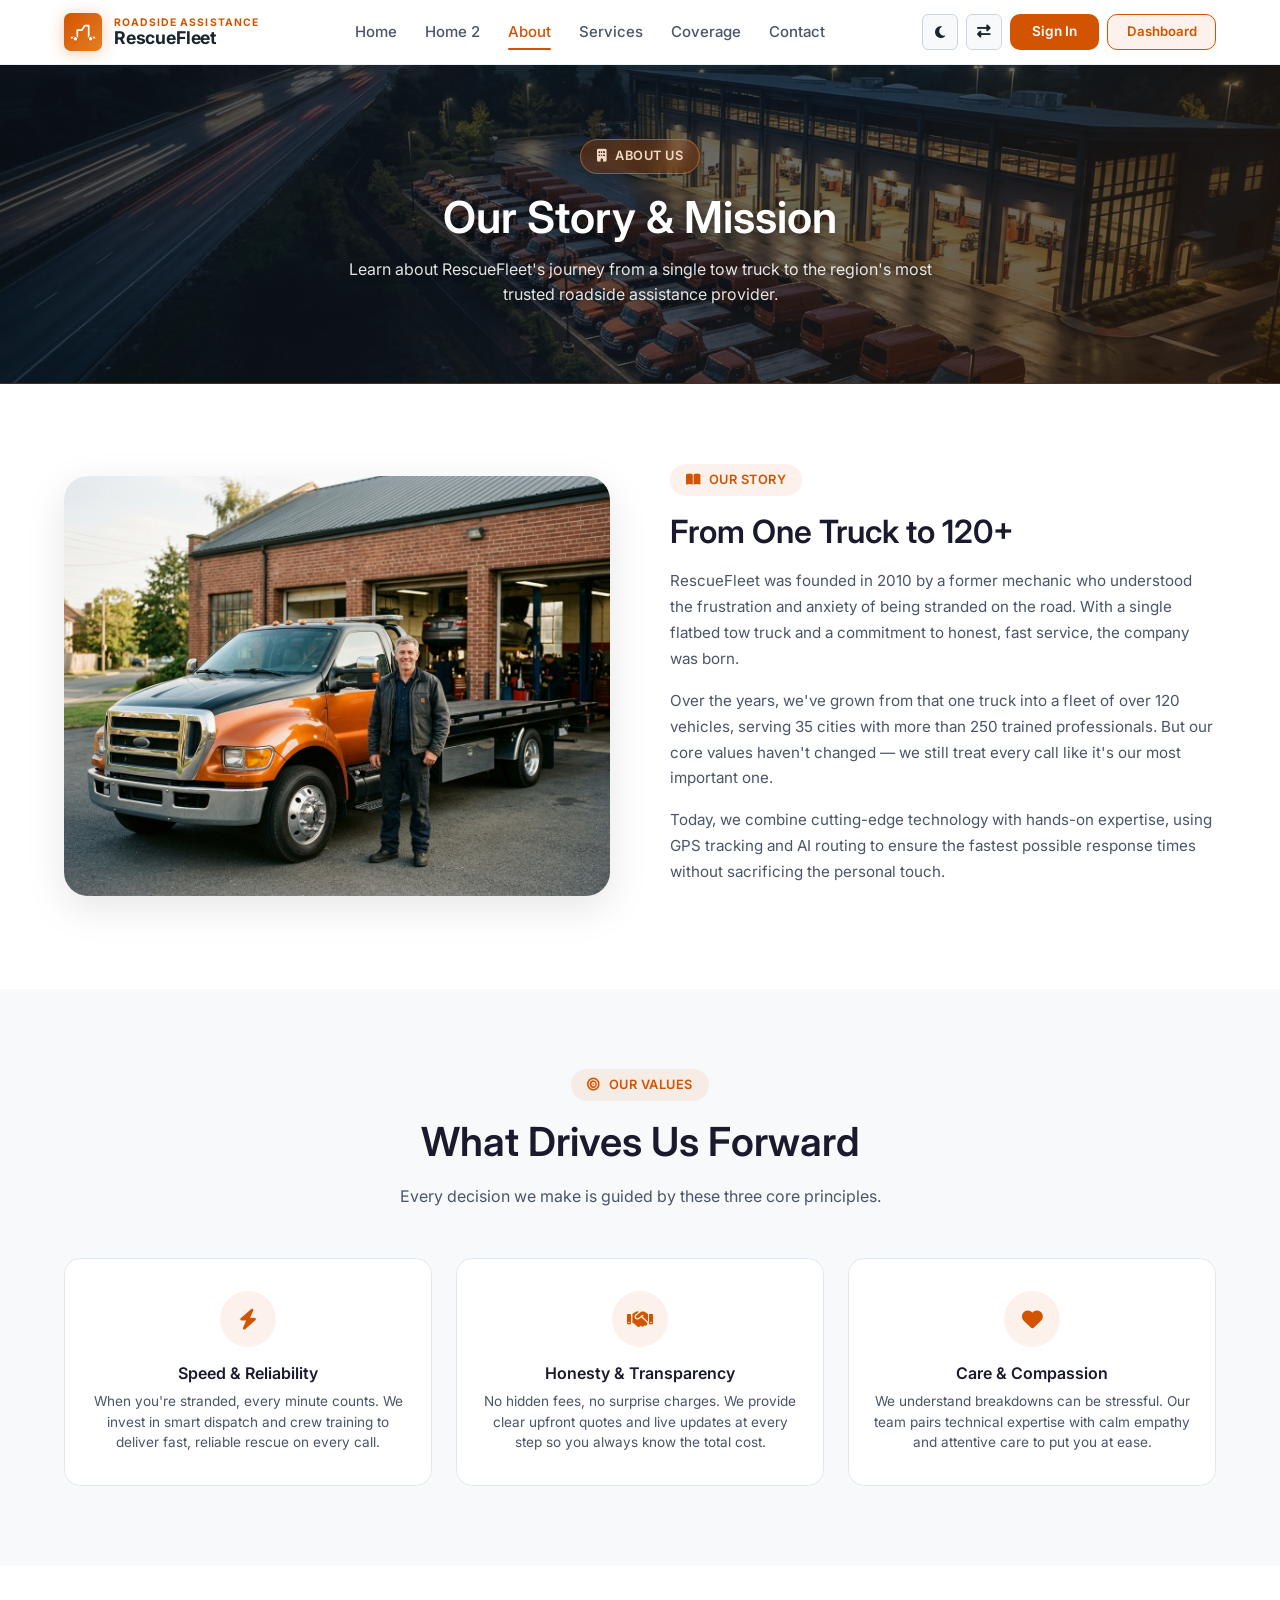
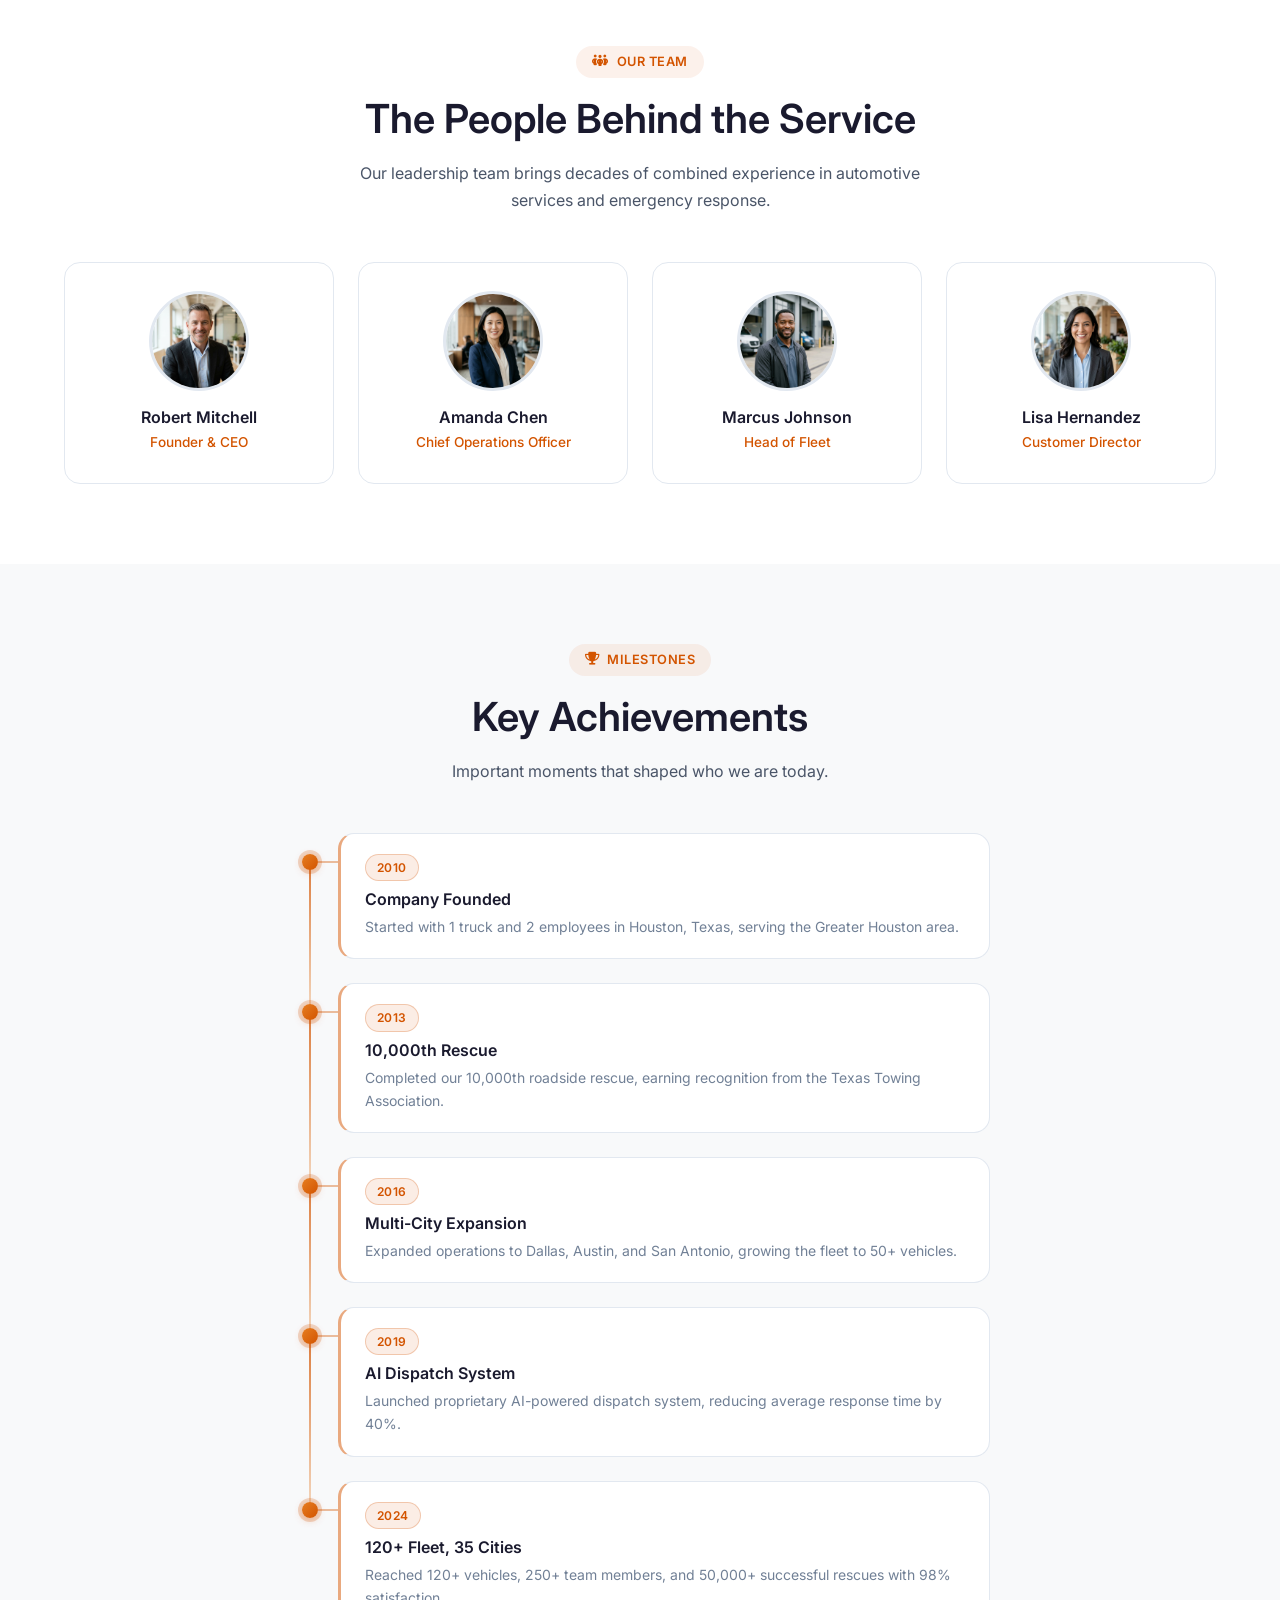
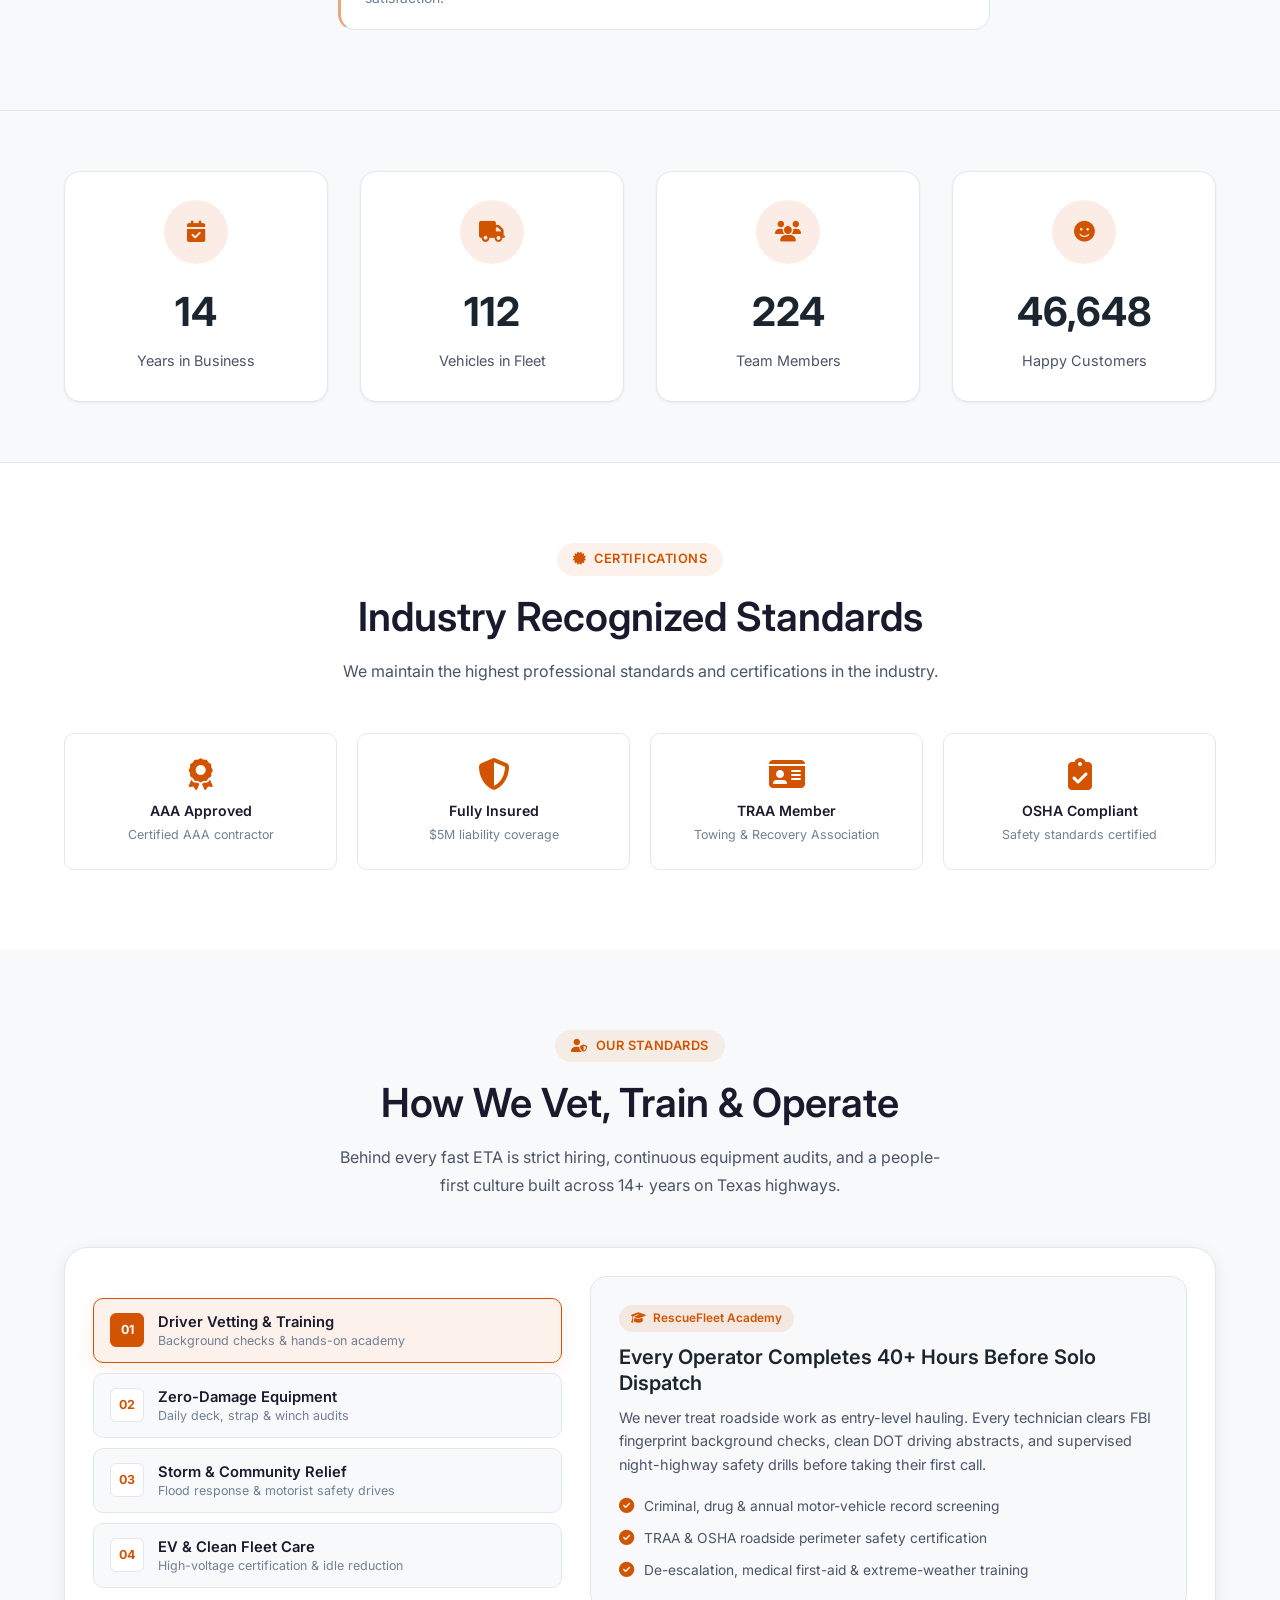
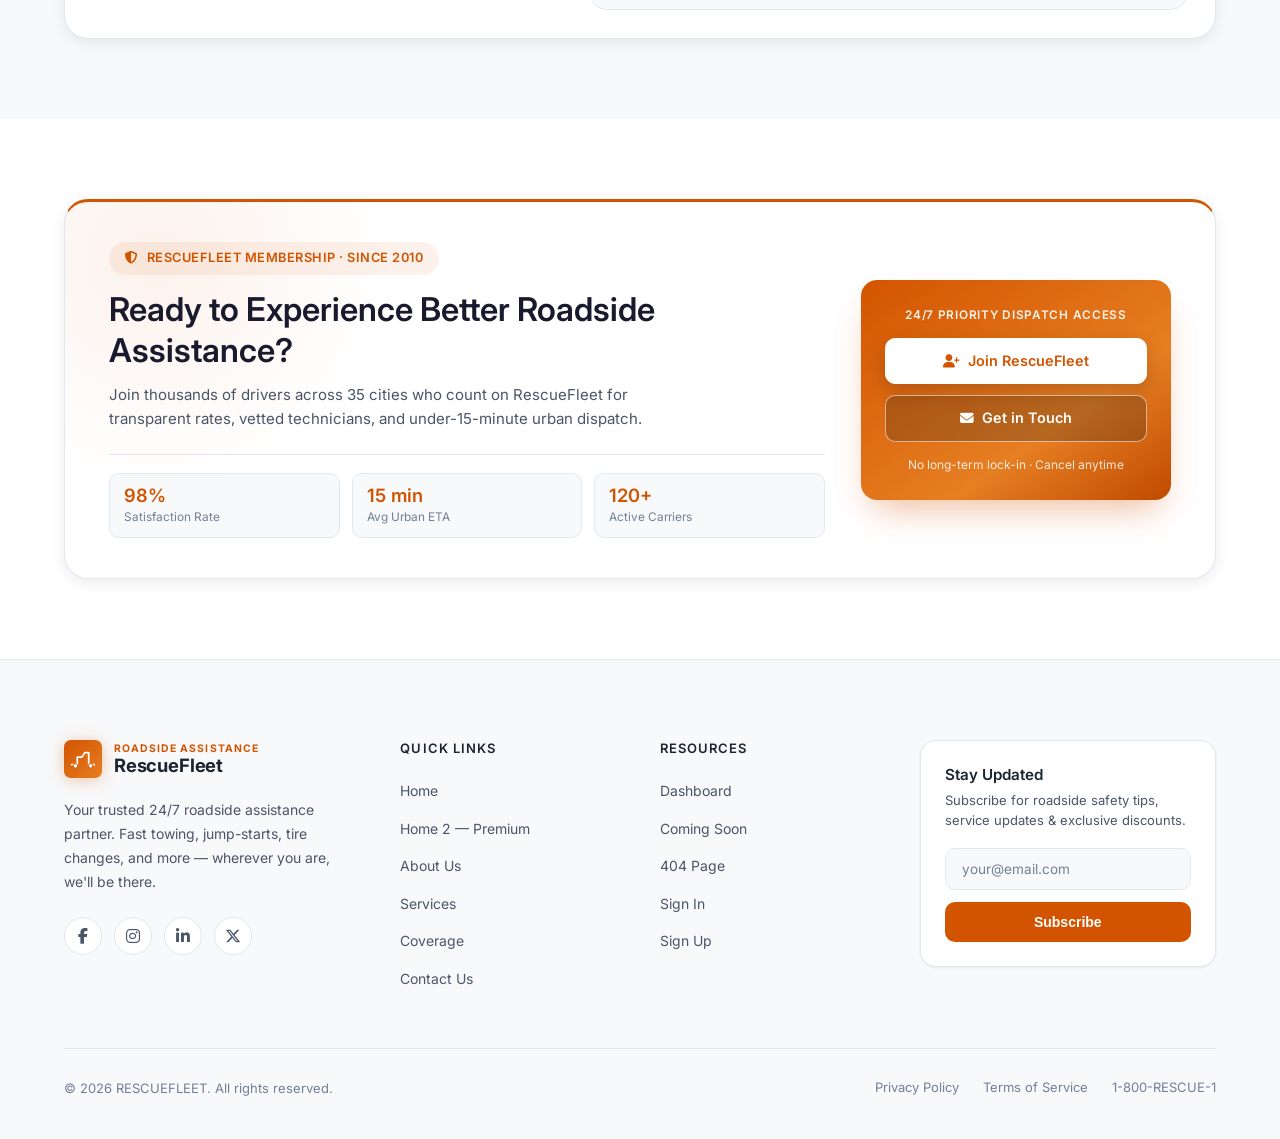
==== commit 31b668a2: "refactor: update content, styling, components, and add hero slider assets and logic" ====
--- a/about.html
+++ b/about.html
@@ -64,17 +64,17 @@
             <div class="value-card">
                 <div class="value-card-icon"><i class="fa-solid fa-bolt"></i></div>
                 <h3>Speed & Reliability</h3>
-                <p>When you're stranded, every minute counts. We've invested in technology and training to minimize response times and maximize reliability on every single call.</p>
+                <p>When you're stranded, every minute counts. We invest in smart dispatch and crew training to deliver fast, reliable rescue on every call.</p>
             </div>
             <div class="value-card">
                 <div class="value-card-icon"><i class="fa-solid fa-handshake"></i></div>
                 <h3>Honesty & Transparency</h3>
-                <p>No hidden fees, no surprise charges. We provide upfront quotes and clear communication at every step. You'll always know exactly what you're paying for.</p>
+                <p>No hidden fees, no surprise charges. We provide clear upfront quotes and live updates at every step so you always know the total cost.</p>
             </div>
             <div class="value-card">
                 <div class="value-card-icon"><i class="fa-solid fa-heart"></i></div>
                 <h3>Care & Compassion</h3>
-                <p>We understand that breakdowns are stressful. Our team is trained not just in technical skills, but in empathy and customer care to put you at ease.</p>
+                <p>We understand breakdowns can be stressful. Our team pairs technical expertise with calm empathy and attentive care to put you at ease.</p>
             </div>
         </div>
     </div>
@@ -102,12 +102,12 @@
             <div class="team-card">
                 <img src="assets/images/team-fleet-marcus.jpg" alt="Head of Fleet" class="team-card-img">
                 <h3>Marcus Johnson</h3>
-                <p>Head of Fleet Management</p>
+                <p>Head of Fleet</p>
             </div>
             <div class="team-card">
                 <img src="assets/images/team-success-lisa.jpg" alt="Customer Success" class="team-card-img">
                 <h3>Lisa Hernandez</h3>
-                <p>Customer Success Director</p>
+                <p>Customer Director</p>
             </div>
         </div>
     </div>
@@ -272,56 +272,40 @@
                     <h3>Every Operator Completes 40+ Hours Before Solo Dispatch</h3>
                     <p>We never treat roadside work as entry-level hauling. Every technician clears FBI fingerprint background checks, clean DOT driving abstracts, and supervised night-highway safety drills before taking their first call.</p>
                     <ul class="pillar-checklist">
-                        <li><i class="fa-solid fa-check"></i> Criminal, drug &amp; annual motor-vehicle record screening</li>
-                        <li><i class="fa-solid fa-check"></i> TRAA &amp; OSHA roadside perimeter safety certification</li>
-                        <li><i class="fa-solid fa-check"></i> De-escalation, medical first-aid &amp; extreme-weather training</li>
+                        <li><i class="fa-solid fa-circle-check"></i> Criminal, drug &amp; annual motor-vehicle record screening</li>
+                        <li><i class="fa-solid fa-circle-check"></i> TRAA &amp; OSHA roadside perimeter safety certification</li>
+                        <li><i class="fa-solid fa-circle-check"></i> De-escalation, medical first-aid &amp; extreme-weather training</li>
                     </ul>
-                    <div class="pillar-kpis">
-                        <div class="pillar-kpi"><strong>40+ hrs</strong><span>Academy &amp; Ride-Along Hours</span></div>
-                        <div class="pillar-kpi"><strong>100%</strong><span>Vetted &amp; Background Cleared</span></div>
-                    </div>
                 </div>
                 <div class="about-pillar-panel" data-panel="safety">
                     <span class="pillar-panel-badge"><i class="fa-solid fa-screwdriver-wrench"></i> Daily Pre-Trip Inspections</span>
                     <h3>6-Point Carrier &amp; Soft-Strap Audit Every Morning</h3>
                     <p>Modern sedans, EVs, and luxury SUVs cannot tolerate steel J-hooks or steep deck angles. Every carrier goes through morning hydraulic, lighting, and strap-fray checks to guarantee damage-free loading.</p>
                     <ul class="pillar-checklist">
-                        <li><i class="fa-solid fa-check"></i> Low-angle 11° hydraulic beds tested under load daily</li>
-                        <li><i class="fa-solid fa-check"></i> Over-the-tire nylon straps replace axle chains everywhere</li>
-                        <li><i class="fa-solid fa-check"></i> Digital photo walkaround logged before hookup begins</li>
+                        <li><i class="fa-solid fa-circle-check"></i> Low-angle 11° hydraulic beds tested under load daily</li>
+                        <li><i class="fa-solid fa-circle-check"></i> Over-the-tire nylon straps replace axle chains everywhere</li>
+                        <li><i class="fa-solid fa-circle-check"></i> Digital photo walkaround logged before hookup begins</li>
                     </ul>
-                    <div class="pillar-kpis">
-                        <div class="pillar-kpi"><strong>0</strong><span>Metal Axle Hooks Used</span></div>
-                        <div class="pillar-kpi"><strong>6-Pt</strong><span>Mandatory Pre-Tow Check</span></div>
-                    </div>
                 </div>
                 <div class="about-pillar-panel" data-panel="community">
                     <span class="pillar-panel-badge"><i class="fa-solid fa-hand-holding-heart"></i> Texas Neighbor Program</span>
                     <h3>Standing By Local Drivers Through Severe Weather &amp; Events</h3>
                     <p>When Gulf Coast storms, freezes, or major interstate closures hit, our crews coordinate directly with local emergency responders to clear lanes fast and escort stranded families to safety.</p>
                     <ul class="pillar-checklist">
-                        <li><i class="fa-solid fa-check"></i> Priority storm staging along I-10, I-35, and Houston beltways</li>
-                        <li><i class="fa-solid fa-check"></i> Annual free winter battery &amp; tire checks at community clinics</li>
-                        <li><i class="fa-solid fa-check"></i> Complimentary warm-cab escort to nearby safe waiting zones</li>
+                        <li><i class="fa-solid fa-circle-check"></i> Priority storm staging along I-10, I-35, and Houston beltways</li>
+                        <li><i class="fa-solid fa-circle-check"></i> Annual free winter battery &amp; tire checks at community clinics</li>
+                        <li><i class="fa-solid fa-circle-check"></i> Complimentary warm-cab escort to nearby safe waiting zones</li>
                     </ul>
-                    <div class="pillar-kpis">
-                        <div class="pillar-kpi"><strong>35+</strong><span>Cities Supported Year-Round</span></div>
-                        <div class="pillar-kpi"><strong>24/7</strong><span>Severe-Weather Reserve Crews</span></div>
-                    </div>
                 </div>
                 <div class="about-pillar-panel" data-panel="ev">
                     <span class="pillar-panel-badge"><i class="fa-solid fa-leaf"></i> Next-Gen Readiness</span>
                     <h3>Certified High-Voltage Handling &amp; Smart Routing</h3>
                     <p>Electric drivetrains and hybrid battery packs require specialized lockdown procedures and full-flatbed recovery. Our AI routing also eliminates empty deadhead miles across metro corridors.</p>
                     <ul class="pillar-checklist">
-                        <li><i class="fa-solid fa-check"></i> High-voltage lockout gear &amp; transport-mode protocols</li>
-                        <li><i class="fa-solid fa-check"></i> Free-rolling polymer wheel skates for seized EV drive units</li>
-                        <li><i class="fa-solid fa-check"></i> Idle-cutting dynamic staging cuts response wait &amp; fuel waste</li>
+                        <li><i class="fa-solid fa-circle-check"></i> High-voltage lockout gear &amp; transport-mode protocols</li>
+                        <li><i class="fa-solid fa-circle-check"></i> Free-rolling polymer wheel skates for seized EV drive units</li>
+                        <li><i class="fa-solid fa-circle-check"></i> Idle-cutting dynamic staging cuts response wait &amp; fuel waste</li>
                     </ul>
-                    <div class="pillar-kpis">
-                        <div class="pillar-kpi"><strong>-40%</strong><span>Wasted Empty Dispatch Miles</span></div>
-                        <div class="pillar-kpi"><strong>EV Ready</strong><span>Certified All-Model Transport</span></div>
-                    </div>
                 </div>
             </div>
         </div>
--- a/style.css
+++ b/style.css
@@ -224,16 +224,16 @@
 .nav-actions { display: flex; align-items: center; gap: 0.5rem; }
 .nav-icon-btn {
     width: 36px; height: 36px; display: flex; align-items: center; justify-content: center;
-    border-radius: var(--radius-sm); background: var(--bg); border: 1px solid var(--border);
-    color: var(--text-secondary); font-size: 0.85rem; cursor: pointer; transition: all var(--transition);
-}
-.nav-icon-btn:hover,
+    border-radius: var(--radius-sm); background: var(--bg-alt); border: 1.5px solid #cbd5e1;
+    color: var(--secondary); font-size: 0.85rem; cursor: pointer; transition: all var(--transition);
+}
+.nav-icon-btn:hover { border-color: var(--primary); color: var(--secondary); background: var(--bg-alt); }
 .nav-icon-btn.rtl-active,
 .dash-hdr-pill-btn.rtl-active { border-color: var(--primary); color: var(--primary); background: rgba(211,84,0,0.08); }
-.dark .nav-icon-btn { background: var(--bg); border-color: var(--border); color: var(--text-secondary); }
-.dark .nav-icon-btn:hover,
+.dark .nav-icon-btn { background: rgba(255,255,255,0.06); border-color: rgba(255,255,255,0.18); color: #e2e8f0; }
+.dark .nav-icon-btn:hover { border-color: var(--primary-light); color: #e2e8f0; background: rgba(255,255,255,0.06); }
 .dark .nav-icon-btn.rtl-active,
-.dark .dash-hdr-pill-btn.rtl-active { border-color: var(--primary); color: var(--primary-light); background: rgba(211,84,0,0.16); }
+.dark .dash-hdr-pill-btn.rtl-active { border-color: var(--primary-light); color: var(--primary-light); background: rgba(211,84,0,0.16); }
 
 .nav-cta-btn { height: 2.25rem; padding: 0 1.25rem; font-size: 0.85rem; }
 
@@ -266,11 +266,11 @@
 /* Mobile Nav */
 .mobile-menu-btn {
     display: none; width: 2.25rem; height: 2.25rem; align-items: center; justify-content: center;
-    border-radius: var(--radius-md); background: var(--bg-card); border: 1px solid var(--border);
-    color: var(--text); cursor: pointer; transition: all 0.2s ease;
-}
-.mobile-menu-btn:hover { border-color: var(--primary); color: var(--primary); }
-.dark .mobile-menu-btn { background: rgba(255,255,255,0.06); border-color: rgba(255,255,255,0.12); color: #fff; }
+    border-radius: var(--radius-md); background: var(--bg-alt); border: 1.5px solid #cbd5e1;
+    color: var(--secondary); cursor: pointer; transition: all 0.2s ease;
+}
+.mobile-menu-btn:hover { border-color: var(--primary); color: var(--secondary); background: var(--bg-alt); }
+.dark .mobile-menu-btn { background: rgba(255,255,255,0.06); border-color: rgba(255,255,255,0.18); color: #fff; }
 .mobile-menu-btn svg, .mobile-menu-icon svg, .mobile-menu-btn i, .mobile-menu-icon i {
     width: 1.125rem; height: 1.125rem; font-size: 1.125rem; display: inline-flex; align-items: center; justify-content: center;
 }
@@ -354,7 +354,11 @@
 .footer-social-link:hover { border-color: var(--primary); color: var(--primary); background: rgba(211,84,0,0.08); transform: translateY(-2px); box-shadow: 0 4px 14px rgba(211,84,0,0.16); }
 .dark .footer-social-link { background: rgba(255,255,255,0.04); border: 1px solid rgba(255,255,255,0.09); color: rgba(255,255,255,0.65); }
 .dark .footer-social-link:hover { border-color: var(--primary); color: #FFFFFF; background: rgba(211,84,0,0.2); box-shadow: 0 4px 14px rgba(211,84,0,0.25); }
-.footer-social-link svg, .footer-social-link i { width: 1.05rem; height: 1.05rem; font-size: 1.05rem; }
+.footer-social-link svg, .footer-social-link i {
+    display: inline-flex; align-items: center; justify-content: center;
+    line-height: 1; font-size: 1rem;
+}
+.footer-social-link svg { width: 1rem; height: 1rem; }
 
 .footer-col-title { font-weight: 600; font-size: 0.8125rem; text-transform: uppercase; letter-spacing: 0.08em; color: var(--secondary); margin-bottom: 1.35rem; }
 .dark .footer-col-title { color: #FFFFFF; }
@@ -448,7 +452,7 @@
     padding: calc(var(--navbar-h) + 18px) 0 48px;
 }
 .hero-slider {
-    position: relative; min-height: clamp(520px, calc(100vh - 18px), 690px);
+    position: relative; min-height: clamp(490px, 68vh, 560px);
     display: flex; align-items: stretch; overflow: hidden;
     background: linear-gradient(135deg, #FFFFFF 0%, #FFF7EF 58%, #F3F6FA 100%);
     transition: background var(--transition);
@@ -541,7 +545,7 @@
     position: absolute; inset: 0; width: 100%; opacity: 0; visibility: hidden; pointer-events: none;
     transition: opacity 0.6s ease, visibility 0.6s ease;
     display: flex; align-items: center; justify-content: center;
-    padding: calc(var(--navbar-h) + 24px) 0 96px; z-index: 1;
+    padding: calc(var(--navbar-h) + 6px) 0 144px; z-index: 1;
 }
 .hero-slide.active { opacity: 1; visibility: visible; position: relative; z-index: 2; pointer-events: auto; flex: 1 0 100%; min-height: 100%; }
 .hero-slide:not(.active) .hero-slide-content { opacity: 0; transition: opacity 0.15s ease; }
@@ -626,7 +630,7 @@
 .hero-patrol-truck.loading-active .beacon-glow { animation-duration: 0.3s; }
 
 /* Hero Content */
-.hero-slide-content { position: relative; z-index: 4; width: 100%; max-width: var(--container); margin: 0 auto; padding: 28px 24px; text-align: center; color: var(--text); }
+.hero-slide-content { position: relative; z-index: 4; width: 100%; max-width: var(--container); margin: 0 auto; padding: 8px 24px 12px; text-align: center; color: var(--text); }
 .hero-slide-content h1,
 .hero-slide-content .hero-h1 { font-size: clamp(2.2rem, 4.5vw, 3.2rem); font-weight: 600; color: var(--text); margin-bottom: 16px; line-height: 1.15; }
 .hero-slide-content p { font-size: 1.05rem; color: var(--text-secondary); max-width: 600px; margin: 0 auto 28px; line-height: 1.65; }
@@ -646,7 +650,7 @@
 .dark .hero-slider .btn-secondary:hover { background: rgba(255,255,255,0.14); border-color: rgba(255,255,255,0.36); color: #fff; transform: translateY(-2px); box-shadow: 0 6px 20px rgba(0,0,0,0.25); }
 
 .hero-slider-nav {
-    position: absolute; top: calc(50% + (var(--navbar-h) / 2) - 18px); left: 0; right: 0; transform: translateY(-50%);
+    position: absolute; top: calc(50% + (var(--navbar-h) / 2) - 36px); left: 0; right: 0; transform: translateY(-50%);
     display: flex; justify-content: space-between; padding: 0 20px; z-index: 5; pointer-events: none;
 }
 [dir="rtl"] .hero-slider-nav i { transform: scaleX(-1); }
@@ -658,7 +662,7 @@
 .hero-slider-btn:hover { background: var(--primary); border-color: var(--primary); transform: scale(1.1); box-shadow: 0 6px 18px rgba(211,84,0,0.4); }
 .hero-slider-dots,
 .hero-dots { display: flex; justify-content: center; gap: 8px; margin-top: 20px; position: relative; z-index: 5; }
-.hero-slider-dots { position: absolute; bottom: 76px; left: 0; right: 0; margin-top: 0; }
+.hero-slider-dots { position: absolute; bottom: 70px; left: 0; right: 0; margin-top: 0; }
 .hero-dot {
     width: 40px; height: 4px; border: none; padding: 0; border-radius: 2px; background: rgba(255,255,255,0.3); cursor: pointer;
     position: relative; overflow: hidden; transition: background 0.3s ease;
@@ -669,21 +673,23 @@
 @keyframes heroProgress { from { width: 0; } to { width: 100%; } }
 
 @media (max-width: 768px) {
-    .hero-slider { min-height: 520px; }
-    .hero-slide { padding: calc(var(--navbar-h) + 18px) 0 88px; }
-    .hero-slide-content { padding: 24px var(--gutter); }
+    .hero-slider { min-height: 480px; }
+    .hero-slide { padding: calc(var(--navbar-h) + 8px) 0 124px; }
+    .hero-slide-content { padding: 10px 72px; }
     .hero-patrol-road { height: 54px; }
     .hero-patrol-road::before { bottom: 39px; }
     .hero-patrol-lane { bottom: 14px; }
     .hero-patrol-truck { width: 250px; bottom: 14px; }
     .hero-patrol-beam { left: 90%; top: 34%; width: 170px; height: 54px; }
 }
+@media (max-width: 640px) {
+    .hero-slider-nav { display: none; }
+    .hero-slide-content { padding: 10px var(--gutter); }
+}
 @media (max-width: 480px) {
-    .hero-slider { min-height: 500px; }
-    .hero-slide { padding: calc(var(--navbar-h) + 16px) 0 84px; }
-    .hero-slider-nav { padding: 0 10px; }
-    .hero-slider-btn { width: 36px; height: 36px; font-size: 0.85rem; }
-    .hero-slide-content { padding: 20px var(--gutter); }
+    .hero-slider { min-height: 460px; }
+    .hero-slide { padding: calc(var(--navbar-h) + 6px) 0 104px; }
+    .hero-slide-content { padding: 8px var(--gutter); }
     .hero-patrol-road { height: 48px; }
     .hero-patrol-road::before { bottom: 34px; }
     .hero-patrol-lane { bottom: 12px; }
@@ -722,6 +728,49 @@
     .hero-float-card { display: none; }
 }
 
+/* Home 2 Split Hero Carousel */
+.home2-hero { padding-bottom: 36px; }
+.home2-hero-stage { display: grid; position: relative; }
+.home2-hero-slide {
+    grid-area: 1 / 1; align-self: center; min-width: 0;
+    opacity: 0; visibility: hidden; pointer-events: none;
+    transform: translateY(8px);
+    transition: opacity 0.55s ease, transform 0.55s ease, visibility 0.55s ease;
+}
+.home2-hero-slide.active {
+    opacity: 1; visibility: visible; pointer-events: auto;
+    transform: translateY(0); z-index: 2;
+}
+.home2-hero-slide .split-image img.hero-feature-img { height: 430px; }
+.home2-hero-controls {
+    display: flex; align-items: center; justify-content: center; gap: 14px;
+    margin-top: 28px; position: relative; z-index: 4;
+}
+.home2-hero-controls .hero-dots { margin-top: 0; }
+.home2-hero .hero-dot { background: rgba(26,37,47,0.16); }
+.home2-hero .hero-dot.active { background: rgba(211,84,0,0.2); }
+.dark .home2-hero .hero-dot { background: rgba(255,255,255,0.2); }
+.dark .home2-hero .hero-dot.active { background: rgba(255,255,255,0.34); }
+.home2-hero-arrow {
+    width: 34px; height: 34px; border-radius: 50%; flex-shrink: 0;
+    display: inline-flex; align-items: center; justify-content: center; cursor: pointer;
+    background: var(--bg-card); border: 1.5px solid #cbd5e1; color: var(--secondary);
+    font-size: 0.78rem; transition: border-color 0.2s ease, transform 0.2s ease;
+}
+.home2-hero-arrow:hover { border-color: var(--primary); color: var(--secondary); background: var(--bg-card); transform: translateY(-1px); }
+.dark .home2-hero-arrow {
+    background: rgba(255,255,255,0.06); border-color: rgba(255,255,255,0.18); color: #e2e8f0;
+}
+.dark .home2-hero-arrow:hover { border-color: var(--primary-light); color: #e2e8f0; background: rgba(255,255,255,0.06); }
+[dir="rtl"] .home2-hero-arrow i { transform: scaleX(-1); }
+@media (max-width: 768px) {
+    .home2-hero-slide .split-image img.hero-feature-img { height: 280px; }
+    .home2-hero-controls { margin-top: 22px; }
+}
+@media (max-width: 480px) {
+    .home2-hero-slide .split-image img.hero-feature-img { height: 240px; }
+}
+
 /* ---- Scroll Animations ---- */
 .fade-up { opacity: 0; transform: translateY(30px); transition: opacity 0.6s ease, transform 0.6s ease; }
 .fade-in { opacity: 0; transition: opacity 0.6s ease; }
@@ -804,6 +853,8 @@
 .split-image:hover img { transform: scale(1.04); }
 .split-image-compact { max-width: 515px; width: 100%; justify-self: center; }
 .split-image-compact img { height: 360px; }
+.split-image-tall { height: 100%; align-self: stretch; }
+.split-image-tall img { height: 100%; min-height: 485px; object-position: center 25%; }
 .hero .split-image img.hero-feature-img { height: 480px; box-shadow: var(--shadow-xl); }
 .split-content .section-title,
 .contact-grid .section-title { text-align: start; }
@@ -818,18 +869,42 @@
 .feature-checklist { display: flex; flex-direction: column; gap: 14px; margin-bottom: 28px; }
 .feature-check { display: flex; align-items: flex-start; gap: 12px; font-size: 0.9rem; color: var(--text-secondary); }
 .feature-check i { color: var(--primary); font-size: 0.8rem; margin-top: 4px; flex-shrink: 0; }
+.split-checklist { display: grid; gap: 12px; margin-bottom: 24px; }
+.split-checklist-item { display: flex; align-items: center; gap: 10px; text-align: start; }
+.split-checklist-item i { color: var(--primary); font-size: 0.85rem; flex-shrink: 0; }
+.dark .split-checklist-item i { color: var(--primary-light); }
+.split-checklist-item span { font-size: 0.9rem; color: var(--text-secondary); }
+.split-checklist--corridors { gap: 10px; }
+.split-checklist--corridors .split-checklist-item i { width: 16px; text-align: center; }
+.split-checklist--corridors .split-checklist-item span { font-weight: 500; color: var(--text); }
+.why-choose-list { display: grid; gap: 16px; }
+.why-choose-item { display: flex; align-items: center; gap: 14px; text-align: start; }
+.why-choose-icon {
+    width: 40px; height: 40px; border-radius: 50%; flex-shrink: 0;
+    background: rgba(211,84,0,0.1); color: var(--primary); font-size: 0.9rem;
+    display: inline-flex; align-items: center; justify-content: center; line-height: 1;
+}
+.dark .why-choose-icon { background: rgba(230,126,34,0.18); color: var(--primary-light); }
+.why-choose-text { flex: 1; min-width: 0; }
+.why-choose-text h4 { font-size: 0.95rem; font-weight: 600; margin-bottom: 3px; color: var(--text); }
+.why-choose-text p { font-size: 0.85rem; color: var(--text-secondary); margin: 0; line-height: 1.55; }
 
 @media (max-width: 768px) {
     .split-section,
     .hero .split-section { grid-template-columns: 1fr; gap: 32px; text-align: center; }
     .split-section.reverse > :first-child { order: 1; }
     .split-section.reverse > :last-child { order: 2; }
+    .split-image-tall { height: auto; align-self: auto; }
     .split-image img,
-    .hero .split-image img.hero-feature-img { height: 280px; }
+    .split-image-tall img,
+    .hero .split-image img.hero-feature-img { height: 280px; min-height: 0; }
     .split-image-compact img { height: 265px; }
     .split-content .section-title,
     .contact-grid .section-title { text-align: center; }
     .split-content p { margin-left: auto; margin-right: auto; }
+    .split-checklist { width: fit-content; max-width: 100%; margin: 0 auto 24px; text-align: start; }
+    .why-choose-list { max-width: 460px; margin: 0 auto; text-align: start; }
+    .why-choose-item p { margin: 0; }
     .split-actions,
     .split-inline-stats { justify-content: center; }
     .hotline-bar { gap: 18px 28px; }
@@ -842,6 +917,7 @@
     .split-section,
     .hero .split-section { gap: 24px; }
     .split-image img,
+    .split-image-tall img,
     .hero .split-image img.hero-feature-img { height: 240px; }
     .split-image-compact img { height: 225px; }
     .split-inline-stats { gap: 20px; }
@@ -1066,7 +1142,7 @@
     border-radius: var(--radius-lg); padding: 32px 28px; transition: all var(--transition);
     display: flex; flex-direction: column; height: 100%;
 }
-.zone-card > div:last-child { margin-top: auto; }
+.zone-card > div:last-child { margin-top: auto; padding-top: 16px; border-top: 1px solid var(--border); }
 .zone-card:hover { transform: translateY(-6px); box-shadow: var(--shadow-lg); border-color: rgba(211,84,0,0.35); border-left-color: var(--primary); }
 .zone-card-icon {
     width: 48px; height: 48px; border-radius: var(--radius-md);
@@ -1078,7 +1154,7 @@
 .zone-card:hover .zone-card-icon { background: var(--primary); color: #fff; transform: scale(1.08); }
 .zone-card h3 { font-size: 1.15rem; font-weight: 600; margin-bottom: 8px; }
 .zone-card .zone-eta { font-size: 0.85rem; color: var(--primary); font-weight: 600; margin-bottom: 12px; }
-.zone-card p { font-size: 0.875rem; color: var(--text-muted); line-height: 1.6; }
+.zone-card p { font-size: 0.875rem; color: var(--text-muted); line-height: 1.6; margin-bottom: 16px; }
 
 @media (max-width: 768px) { .zone-grid { grid-template-columns: 1fr; gap: 16px; max-width: 500px; margin: 0 auto; } }
 
@@ -1140,36 +1216,48 @@
 .cta-banner .btn-secondary { background: rgba(255,255,255,0.15); border-color: rgba(255,255,255,0.3); color: #fff; }
 .cta-banner .btn-secondary:hover { background: rgba(255,255,255,0.15); color: #fff; border-color: rgba(255,255,255,0.45); transform: translateY(-2px); box-shadow: 0 6px 18px rgba(0,0,0,0.2); }
 .cta-banner-split {
-    display: grid; grid-template-columns: 1.12fr 0.88fr; gap: 36px; align-items: center;
-    text-align: start; padding: 42px 44px;
-}
-.cta-banner-content { display: flex; flex-direction: column; align-items: flex-start; }
+    display: grid; grid-template-columns: 1.05fr 0.95fr; gap: 40px; align-items: stretch;
+    text-align: start; padding: 44px 46px;
+}
+.cta-banner-content { display: flex; flex-direction: column; justify-content: center; align-items: flex-start; }
 .cta-banner-pill {
     display: inline-flex; align-items: center; gap: 7px; padding: 5px 12px; margin-bottom: 14px;
     border-radius: var(--radius-full); font-size: 0.74rem; font-weight: 600; letter-spacing: 0.04em; text-transform: uppercase;
     background: rgba(211,84,0,0.24); border: 1px solid rgba(230,126,34,0.45); color: #F0D9C4;
 }
-.cta-banner-split h2 { font-size: clamp(1.55rem, 2.8vw, 2.15rem); margin-bottom: 10px; }
-.cta-banner-split p { max-width: 500px; margin-bottom: 24px; }
+.cta-banner-split h2 { font-size: clamp(1.75rem, 3vw, 2.35rem); margin-bottom: 12px; }
+.cta-banner-split p { max-width: 540px; font-size: 1.02rem; margin-bottom: 18px; }
+.cta-banner-points { display: flex; flex-wrap: wrap; gap: 10px 18px; margin-bottom: 24px; }
+.cta-banner-points span {
+    display: inline-flex; align-items: center; gap: 7px; font-size: 0.84rem; font-weight: 500;
+    color: rgba(255,255,255,0.88);
+}
+.cta-banner-points i {
+    width: 18px; height: 18px; border-radius: 50%; flex-shrink: 0;
+    background: rgba(230,126,34,0.22); color: var(--primary-light); font-size: 0.65rem;
+    display: inline-flex; align-items: center; justify-content: center;
+}
 .cta-banner-split .cta-actions { justify-content: flex-start; gap: 12px; }
 .cta-banner-media {
-    width: 100%; height: 240px; border-radius: var(--radius-lg); overflow: hidden;
+    position: relative; width: 100%; height: 100%; min-height: 340px; align-self: stretch;
+    border-radius: var(--radius-lg); overflow: hidden;
     border: 1px solid rgba(255,255,255,0.16); background: #0F171E;
     box-shadow: 0 18px 38px -12px rgba(0,0,0,0.5);
 }
 .cta-banner-img {
-    width: 100%; height: 100%; object-fit: cover; object-position: center; display: block;
+    position: absolute; inset: 0; width: 100%; height: 100%; object-fit: cover; object-position: center; display: block;
     transition: transform 0.45s cubic-bezier(0.22, 1, 0.36, 1);
 }
 .cta-banner-split:hover .cta-banner-img { transform: scale(1.04); }
 @media (max-width: 900px) {
-    .cta-banner-split { grid-template-columns: 1fr; text-align: center; gap: 24px; padding: 34px 24px; }
+    .cta-banner-split { grid-template-columns: 1fr; text-align: center; gap: 26px; padding: 34px 24px; }
     .cta-banner-content { align-items: center; }
+    .cta-banner-points,
     .cta-banner-split .cta-actions { justify-content: center; }
-    .cta-banner-media { height: 220px; max-width: 440px; margin: 0 auto; }
+    .cta-banner-media { height: 270px; min-height: 0; align-self: auto; max-width: 520px; margin: 0 auto; }
 }
 @media (max-width: 480px) {
-    .cta-banner-media { height: 190px; }
+    .cta-banner-media { height: 230px; }
     .cta-banner-split .cta-actions .btn { width: 100%; justify-content: center; }
 }
 
@@ -1199,10 +1287,10 @@
 }
 .dark .coverage-cta-main p { color: rgba(255,255,255,0.8); }
 .coverage-zip-form {
-    display: flex; align-items: stretch; gap: 10px; margin-bottom: 12px;
+    width: 100%; max-width: 520px; margin-bottom: 12px;
 }
 .coverage-zip-input-wrap {
-    flex: 1; display: flex; align-items: center; gap: 10px; padding: 0 14px;
+    width: 100%; display: flex; align-items: center; gap: 10px; padding: 0 14px;
     background: var(--bg-card); border: 1px solid var(--border); border-radius: var(--radius-md);
     transition: border-color 0.2s ease, box-shadow 0.2s ease; min-width: 0;
 }
@@ -1216,7 +1304,6 @@
     font-family: var(--font); font-size: 0.88rem; color: var(--text); min-width: 0;
 }
 .coverage-zip-input-wrap input::placeholder { color: var(--text-muted); }
-.coverage-zip-form .btn { flex-shrink: 0; white-space: nowrap; }
 .coverage-zip-chips { display: flex; flex-wrap: wrap; gap: 8px; margin-bottom: 14px; }
 .coverage-zip-chip {
     padding: 4px 11px; border-radius: var(--radius-full); font-family: var(--font);
@@ -1280,12 +1367,19 @@
 .coverage-panel-foot i { color: var(--primary); }
 .dark .coverage-panel-foot i { color: var(--primary-light); }
 @media (max-width: 960px) {
-    .coverage-cta-card { grid-template-columns: 1fr; padding: 32px 24px; gap: 24px; }
+    .coverage-cta-card { grid-template-columns: 1fr; padding: 32px 24px; gap: 26px; text-align: center; }
+    .coverage-cta-main { align-items: center; text-align: center; }
+    .coverage-cta-main p,
+    .coverage-zip-form { margin-left: auto; margin-right: auto; }
+    .coverage-zip-chips,
+    .coverage-zip-result,
+    .coverage-cta-actions { justify-content: center; }
+    .coverage-cta-panel { width: 100%; max-width: 540px; margin: 0 auto; text-align: start; }
+    .coverage-cta-panel h3 { text-align: center; }
+    .coverage-panel-foot { justify-content: center; text-align: center; }
 }
 @media (max-width: 575px) {
     .coverage-cta-card { padding: 26px 18px; }
-    .coverage-zip-form { flex-direction: column; }
-    .coverage-zip-form .btn,
     .coverage-cta-actions .btn { width: 100%; justify-content: center; }
 }
 
@@ -1382,8 +1476,15 @@
     .cta-command { grid-template-columns: 1fr; }
     .cta-command-hero { padding: 36px 26px; text-align: center; align-items: center; }
     .cta-command-actions { justify-content: center; }
-    .cta-command-steps { padding: 28px 24px; border-left: none; border-top: 1px solid var(--border); }
+    .cta-command-steps {
+        padding: 28px 24px; border-left: none; border-right: none; border-top: 1px solid var(--border);
+        align-items: center;
+    }
+    [dir="rtl"] .cta-command-steps { border-right: none; }
     .dark .cta-command-steps { border-top-color: rgba(255,255,255,0.1); }
+    .cta-steps-header { text-align: center; }
+    .cta-step-row { width: 100%; max-width: 460px; text-align: start; }
+    .cta-command-foot { justify-content: center; text-align: center; width: 100%; max-width: 460px; }
 }
 
 /* About Page Editorial Spotlight CTA */
@@ -2068,12 +2169,14 @@
 .dash-search-box i { color: var(--text-muted); font-size: 0.8rem; }
 
 .dash-hdr-pill-btn {
-    background: var(--bg); border: 1px solid var(--border); border-radius: var(--radius-sm);
+    background: var(--bg-alt); border: 1.5px solid #cbd5e1; border-radius: var(--radius-sm);
     width: 36px; height: 36px; display: flex; align-items: center; justify-content: center;
-    cursor: pointer; color: var(--text-secondary); font-size: 0.85rem; transition: all var(--transition);
+    cursor: pointer; color: var(--secondary); font-size: 0.85rem; transition: all var(--transition);
     position: relative;
 }
-.dash-hdr-pill-btn:hover { border-color: var(--primary); color: var(--primary); }
+.dash-hdr-pill-btn:hover { border-color: var(--primary); color: var(--secondary); background: var(--bg-alt); }
+.dark .dash-hdr-pill-btn { background: rgba(255,255,255,0.06); border-color: rgba(255,255,255,0.18); color: #e2e8f0; }
+.dark .dash-hdr-pill-btn:hover { border-color: var(--primary-light); color: #e2e8f0; background: rgba(255,255,255,0.06); }
 
 /* Notifications */
 .dash-notif-btn { position: relative; }
@@ -2250,10 +2353,65 @@
 }
 .rates-payment-tags i { color: var(--primary); }
 .rates-disclaimer { text-align: center; font-size: 0.82rem; font-weight: 400; color: var(--text-muted); margin-top: 16px; line-height: 1.55; }
+@media (max-width: 900px) {
+    .dash-table-custom.rates-table { table-layout: fixed; width: 100%; font-size: 0.78rem; }
+    .dash-table-custom.rates-table th,
+    .dash-table-custom.rates-table td { padding: 10px 8px; }
+    .dash-table-custom.rates-table th { font-size: 0.68rem; letter-spacing: 0.03em; }
+    .dash-table-custom.rates-table th:nth-child(1) { width: 24%; }
+    .dash-table-custom.rates-table th:nth-child(2) { width: 18%; }
+    .dash-table-custom.rates-table th:nth-child(3) { width: 18%; }
+    .dash-table-custom.rates-table th:nth-child(4) { width: 12%; }
+    .dash-table-custom.rates-table th:nth-child(5) { width: 28%; }
+    .dash-table-custom.rates-table .rate-svc-cell {
+        gap: 7px; font-size: 0.78rem; white-space: normal; align-items: flex-start; line-height: 1.3;
+    }
+    .dash-table-custom.rates-table .rate-svc-cell i { margin-top: 2px; }
+    .dash-table-custom.rates-table .rate-price,
+    .dash-table-custom.rates-table .rate-price small,
+    .dash-table-custom.rates-table .rate-member-pill,
+    .dash-table-custom.rates-table .rate-eta { white-space: normal; }
+    .dash-table-custom.rates-table .rate-member-pill { padding: 3px 8px; font-size: 0.7rem; line-height: 1.25; }
+    .dash-table-custom.rates-table .rate-eta { font-size: 0.76rem; }
+}
 @media (max-width: 768px) {
     .rate-highlights { grid-template-columns: 1fr; gap: 12px; }
     .rates-footer { flex-direction: column; align-items: flex-start; }
     .rates-footer .btn { width: 100%; justify-content: center; }
+}
+@media (max-width: 680px) {
+    .rates-showcase .dash-table-responsive { overflow-x: visible; }
+    .dash-table-custom.rates-table,
+    .dash-table-custom.rates-table tbody { display: block; width: 100%; }
+    .dash-table-custom.rates-table thead { display: none; }
+    .dash-table-custom.rates-table tbody { display: flex; flex-direction: column; gap: 10px; padding: 12px; }
+    .dash-table-custom.rates-table tbody tr {
+        display: flex; flex-direction: column; gap: 8px; padding: 14px;
+        background: var(--bg-alt); border: 1px solid var(--border); border-radius: var(--radius-sm);
+    }
+    .dash-table-custom.rates-table tbody tr:hover { border-color: rgba(211,84,0,0.45); }
+    .dash-table-custom.rates-table td {
+        display: flex; align-items: center; justify-content: space-between; gap: 12px;
+        padding: 0; border-bottom: none; font-size: 0.84rem; text-align: end; min-width: 0;
+    }
+    [dir="rtl"] .dash-table-custom.rates-table td { text-align: end; }
+    .dash-table-custom.rates-table td:first-child {
+        padding-bottom: 8px; margin-bottom: 2px; border-bottom: 1px solid var(--border);
+        justify-content: flex-start; text-align: start; font-size: 0.88rem;
+    }
+    [dir="rtl"] .dash-table-custom.rates-table td:first-child { text-align: start; }
+    .dash-table-custom.rates-table td:first-child::before { display: none; }
+    .dash-table-custom.rates-table td:last-child {
+        flex-direction: column; align-items: flex-start; text-align: start; gap: 4px;
+        padding-top: 6px; border-top: 1px dashed var(--border);
+    }
+    [dir="rtl"] .dash-table-custom.rates-table td:last-child { text-align: start; }
+    .dash-table-custom.rates-table td::before {
+        content: attr(data-label); font-size: 0.7rem; font-weight: 600;
+        text-transform: uppercase; letter-spacing: 0.04em; color: var(--text-muted);
+        text-align: start; flex-shrink: 0;
+    }
+    [dir="rtl"] .dash-table-custom.rates-table td::before { text-align: start; }
 }
 
 .dash-status {
@@ -2599,9 +2757,12 @@
 }
 .pricing-card h3 { font-size: 1.1rem; font-weight: 600; margin-bottom: 8px; }
 .pricing-price { font-size: 2.5rem; font-weight: 700; color: var(--primary); margin-bottom: 4px; }
-.pricing-period { font-size: 0.82rem; color: var(--text-muted); margin-bottom: 24px; display: block; }
-.pricing-features { list-style: none; padding: 0; margin: 0 0 28px; text-align: left; flex: 1; }
-.pricing-card .btn { margin-top: auto; width: 100%; justify-content: center; }
+.pricing-period { font-size: 0.82rem; color: var(--text-muted); margin-bottom: 18px; display: block; }
+.pricing-features {
+    list-style: none; padding: 8px 0 24px; margin: auto;
+    width: fit-content; min-width: 220px; max-width: 100%; text-align: start;
+}
+.pricing-card .btn { margin-top: 0; width: 100%; justify-content: center; }
 [dir="rtl"] .pricing-features { text-align: right; }
 .pricing-features li {
     padding: 8px 0; font-size: 0.88rem; color: var(--text-secondary); display: flex;
@@ -2625,8 +2786,9 @@
 .fleet-card:hover { transform: translateY(-6px); box-shadow: var(--shadow-lg); border-color: var(--primary); }
 .fleet-card-img { width: 100%; height: 200px; object-fit: cover; transition: transform 0.55s ease; }
 .fleet-card:hover .fleet-card-img { transform: scale(1.06); }
-.fleet-card-body { padding: 20px; }
-.fleet-card-body h3 { font-size: 1rem; font-weight: 600; margin-bottom: 6px; }
+.fleet-card-body { padding: 20px; text-align: start; }
+.fleet-card-body h3 { font-size: 1rem; font-weight: 600; margin-bottom: 6px; display: flex; align-items: center; gap: 8px; }
+.fleet-card-body h3 i { flex-shrink: 0; }
 .fleet-card-body p { font-size: 0.85rem; color: var(--text-secondary); line-height: 1.5; }
 
 @media (max-width: 960px) {
@@ -2703,19 +2865,18 @@
 .fleet-showcase-body h3 { font-size: 1.05rem; font-weight: 600; color: var(--text); margin-bottom: 8px; }
 .fleet-showcase-body p { font-size: 0.85rem; font-weight: 400; color: var(--text-secondary); line-height: 1.6; margin-bottom: 16px; flex: 1; }
 .fleet-specs {
-    display: grid; grid-template-columns: repeat(2, 1fr); gap: 8px;
+    display: grid; grid-template-columns: 1fr; gap: 8px;
     padding-top: 12px; border-top: 1px solid var(--border);
 }
 .fleet-specs span {
-    display: inline-flex; align-items: center; gap: 6px; font-size: 0.74rem; font-weight: 500;
+    display: inline-flex; align-items: center; justify-content: center; gap: 6px; font-size: 0.76rem; font-weight: 500;
     color: var(--text-secondary); background: var(--bg-alt); border: 1px solid var(--border);
-    padding: 5px 8px; border-radius: var(--radius-sm); transition: border-color 0.25s ease;
+    padding: 7px 10px; border-radius: var(--radius-sm); transition: border-color 0.25s ease;
 }
 .fleet-specs i { color: var(--primary); font-size: 0.68rem; flex-shrink: 0; }
 .fleet-showcase-card:hover .fleet-specs span { border-color: rgba(230,126,34,0.35); }
 @media (max-width: 600px) {
     .fleet-showcase-media { height: 190px; }
-    .fleet-specs { grid-template-columns: 1fr; }
 }
 
 /* ---- Values Cards ---- */
@@ -2805,11 +2966,21 @@
 .app-cta-image { flex: 0 0 280px; position: relative; z-index: 2; }
 .app-cta-image img { width: 100%; border-radius: var(--radius-lg); }
 
+@media (max-width: 900px) {
+    .app-cta-section { padding: 32px 26px; gap: 28px; }
+    .app-cta-content h2 { font-size: 1.48rem; }
+    .app-cta-highlights { gap: 8px 12px; }
+    .app-btn { padding: 10px 18px; }
+    .app-cta-image { flex: 0 0 220px; }
+}
 @media (max-width: 768px) {
-    .app-cta-section, .cta-banner, .emergency-section, .split-cta-card { padding: 32px 24px; }
-    .app-cta-section { flex-direction: column; text-align: center; }
+    .cta-banner, .emergency-section, .split-cta-card { padding: 32px 24px; }
+}
+@media (max-width: 640px) {
+    .app-cta-section { flex-direction: column; text-align: center; padding: 28px 20px; }
+    .app-cta-content { width: 100%; }
     .app-cta-content h2 { font-size: 1.4rem; }
-    .app-cta-highlights { grid-template-columns: 1fr; max-width: 280px; margin-left: auto; margin-right: auto; text-align: start; }
+    .app-cta-highlights { grid-template-columns: 1fr; width: fit-content; max-width: 100%; margin-left: auto; margin-right: auto; text-align: start; }
     .app-buttons { justify-content: center; }
     .app-cta-image { flex: none; width: 100%; max-width: 280px; }
 }
@@ -2822,7 +2993,7 @@
     background: linear-gradient(135deg, #FFFFFF 0%, #FFF7F0 100%);
     border: 1px solid var(--border); border-radius: var(--radius-xl);
     padding: 36px 40px; box-shadow: var(--shadow-md); text-align: start;
-    display: grid; grid-template-columns: 0.92fr 1.08fr; gap: 36px; align-items: center;
+    display: grid; grid-template-columns: 0.92fr 1.08fr; gap: 36px; align-items: stretch;
     transition: border-color var(--transition), box-shadow var(--transition);
 }
 .dark .split-cta-card {
@@ -2831,7 +3002,8 @@
 }
 .split-cta-card:hover { border-color: rgba(211,84,0,0.35); box-shadow: var(--shadow-lg); }
 .split-cta-media {
-    width: 100%; height: 300px; border-radius: var(--radius-lg); overflow: hidden;
+    width: 100%; height: 100%; min-height: 340px; align-self: stretch;
+    border-radius: var(--radius-lg); overflow: hidden;
     border: 1px solid var(--border); background: var(--bg-alt);
 }
 .dark .split-cta-media { border-color: rgba(255,255,255,0.12); }
@@ -2840,7 +3012,8 @@
     transition: transform 0.45s cubic-bezier(0.22, 1, 0.36, 1);
 }
 .split-cta-card:hover .split-cta-img { transform: scale(1.04); }
-.split-cta-content .section-label { margin-bottom: 12px; }
+.split-cta-content { display: flex; flex-direction: column; justify-content: center; }
+.split-cta-content .section-label { width: fit-content; margin-bottom: 12px; }
 .split-cta-content h2 {
     font-size: clamp(1.38rem, 2.5vw, 1.8rem); font-weight: 600;
     color: var(--secondary); margin-bottom: 12px; line-height: 1.25;
@@ -2866,8 +3039,8 @@
 .split-cta-actions { display: flex; flex-wrap: wrap; gap: 12px; }
 @media (max-width: 900px) {
     .split-cta-card { grid-template-columns: 1fr; gap: 24px; padding: 32px 24px; }
-    .split-cta-media { height: 240px; max-width: 460px; margin: 0 auto; }
-    .split-cta-content { text-align: center; }
+    .split-cta-media { height: 240px; min-height: 0; align-self: auto; max-width: 460px; margin: 0 auto; }
+    .split-cta-content { align-items: center; text-align: center; }
     .split-cta-points, .split-cta-actions { justify-content: center; }
 }
 @media (max-width: 480px) {
@@ -2905,8 +3078,7 @@
 .safety-grid,
 .tech-grid { display: grid; grid-template-columns: repeat(4, 1fr); gap: 20px; }
 .safety-layout,
-.tech-showcase { display: grid; grid-template-columns: 1.12fr 0.88fr; gap: 36px; align-items: center; }
-.tech-showcase { align-items: stretch; }
+.tech-showcase { display: grid; grid-template-columns: 1.12fr 0.88fr; gap: 36px; align-items: stretch; }
 .safety-grid-2,
 .tech-grid-2 { display: grid; grid-template-columns: 1fr; gap: 18px; }
 
@@ -3114,7 +3286,7 @@
 
 /* Safety Canvas Stage (Home 1 Sec 12) */
 .safety-stage {
-    position: relative; min-height: 350px; border-radius: var(--radius-xl); overflow: hidden;
+    position: relative; min-height: 360px; height: 100%; border-radius: var(--radius-xl); overflow: hidden;
     background: linear-gradient(180deg, #FFFFFF 0%, #FFF7F0 100%);
     border: 1px solid var(--border); box-shadow: var(--shadow-md);
     display: flex; flex-direction: column; justify-content: space-between; padding: 18px;
@@ -3134,11 +3306,11 @@
 .safety-stage-status { font-size: 0.75rem; color: var(--text-muted); font-weight: 500; }
 .dark .safety-stage-status { color: #94A3B8; }
 .safety-stage-media {
-    position: relative; flex: 1; height: 220px; margin: 14px 0; border-radius: var(--radius-lg);
+    position: relative; flex: 1; min-height: 230px; margin: 14px 0; border-radius: var(--radius-lg);
     overflow: hidden; background: var(--bg-alt); border: 1px solid var(--border);
 }
 .safety-stage-img {
-    width: 100%; height: 100%; object-fit: cover; object-position: center; display: block;
+    position: absolute; inset: 0; width: 100%; height: 100%; object-fit: cover; object-position: center; display: block;
     transition: transform 0.45s cubic-bezier(0.22, 1, 0.36, 1);
 }
 .safety-stage:hover .safety-stage-img { transform: scale(1.04); }
@@ -3201,7 +3373,7 @@
 }
 .radar-truck-pin {
     position: absolute; z-index: 4; display: inline-flex; align-items: center; gap: 6px;
-    padding: 6px 10px; border-radius: var(--radius-full);
+    padding: 6px 10px; border-radius: var(--radius-full); white-space: nowrap;
     background: #FFFFFF; border: 1px solid var(--border);
     color: var(--secondary); font-size: 0.72rem; font-weight: 600; cursor: pointer;
     transition: all 0.25s ease; box-shadow: var(--shadow-md);
@@ -3212,9 +3384,9 @@
 }
 .radar-truck-pin i { color: var(--primary); }
 .dark .radar-truck-pin i { color: var(--primary-light); }
-.radar-truck-pin.p1 { top: 18%; left: 14%; }
-.radar-truck-pin.p2 { top: 22%; right: 14%; }
-.radar-truck-pin.p3 { bottom: 16%; left: 24%; }
+.radar-truck-pin.p1 { top: 14%; left: 10%; }
+.radar-truck-pin.p2 { top: 26%; right: 10%; }
+.radar-truck-pin.p3 { bottom: 14%; left: 20%; }
 .radar-truck-pin.active,
 .radar-truck-pin:hover { background: var(--primary); border-color: var(--primary); color: #fff; transform: scale(1.08); }
 .dark .radar-truck-pin.active,
@@ -3382,8 +3554,14 @@
     .estimator-guarantees { grid-template-columns: 1fr; }
     .estimator-price { font-size: 2.25rem; }
     .insurer-strip { padding: 20px 18px; }
-    .corporate-perks { grid-template-columns: 1fr; }
+    .corporate-perks { grid-template-columns: 1fr; width: fit-content; max-width: 100%; }
     .corporate-metrics { gap: 12px; }
+    .radar-stage { padding: 18px 14px; min-height: 410px; }
+    .radar-canvas { min-height: 300px; }
+    .radar-truck-pin { padding: 5px 9px; font-size: 0.68rem; }
+    .radar-truck-pin.p1 { top: 6%; left: 4%; }
+    .radar-truck-pin.p2 { top: 24%; right: 4%; }
+    .radar-truck-pin.p3 { bottom: 8%; left: 14%; }
 }
 
 /* ---- Scroll Parallax, Animations & Staggered Reveals ---- */
@@ -3468,7 +3646,7 @@
     padding: 28px; box-shadow: var(--shadow-md);
     display: grid; grid-template-columns: 0.44fr 0.56fr; gap: 28px; align-items: stretch;
 }
-.about-pillar-tabs { display: flex; flex-direction: column; gap: 10px; }
+.about-pillar-tabs { display: flex; flex-direction: column; justify-content: center; gap: 10px; }
 .about-pillar-tab {
     display: flex; align-items: center; gap: 14px; width: 100%; padding: 14px 16px;
     border-radius: var(--radius-md); border: 1px solid var(--border); background: var(--bg-alt);
@@ -3485,17 +3663,19 @@
 .pillar-tab-num {
     width: 34px; height: 34px; border-radius: var(--radius-sm); flex-shrink: 0;
     background: var(--bg-card); border: 1px solid var(--border); color: var(--primary);
-    display: inline-flex; align-items: center; justify-content: center; font-size: 0.78rem; font-weight: 700;
-}
+    display: inline-flex; align-items: center; justify-content: center; font-size: 0.78rem; font-weight: 700; line-height: 1;
+}
+.dark .pillar-tab-num { background: rgba(255,255,255,0.06); border-color: rgba(255,255,255,0.14); color: var(--primary-light); }
 .about-pillar-tab.active .pillar-tab-num { background: var(--primary); border-color: var(--primary); color: #fff; }
+.dark .about-pillar-tab.active .pillar-tab-num { background: var(--primary); border-color: var(--primary-light); color: #fff; }
 .about-pillar-tab strong { display: block; font-size: 0.92rem; font-weight: 600; color: var(--text); }
-.about-pillar-tab span { display: block; font-size: 0.78rem; color: var(--text-muted); margin-top: 2px; }
+.about-pillar-tab > div span { display: block; font-size: 0.78rem; color: var(--text-muted); margin-top: 2px; }
 .about-pillar-panels {
     background: var(--bg-alt); border: 1px solid var(--border); border-radius: var(--radius-lg);
     padding: 28px; display: flex; align-items: stretch;
 }
 .dark .about-pillar-panels { background: rgba(11,17,23,0.45); }
-.about-pillar-panel { display: none; flex-direction: column; justify-content: space-between; width: 100%; text-align: start; }
+.about-pillar-panel { display: none; flex-direction: column; justify-content: center; width: 100%; text-align: start; }
 .about-pillar-panel.active { display: flex; }
 .pillar-panel-badge {
     display: inline-flex; align-items: center; gap: 7px; width: fit-content;
@@ -3506,24 +3686,12 @@
 .about-pillar-panel h3 { font-size: 1.25rem; font-weight: 600; color: var(--secondary); margin-bottom: 10px; line-height: 1.3; }
 .dark .about-pillar-panel h3 { color: #fff; }
 .about-pillar-panel p { font-size: 0.9rem; color: var(--text-secondary); line-height: 1.65; margin-bottom: 18px; }
-.pillar-checklist { list-style: none; display: flex; flex-direction: column; gap: 10px; margin-bottom: 22px; padding: 0; }
+.pillar-checklist { list-style: none; display: flex; flex-direction: column; gap: 10px; margin-bottom: 0; padding: 0; }
 .pillar-checklist li { display: flex; align-items: center; gap: 10px; font-size: 0.86rem; color: var(--text-secondary); }
 .pillar-checklist i {
-    width: 20px; height: 20px; border-radius: 50%; flex-shrink: 0;
-    background: rgba(211,84,0,0.12); color: var(--primary); font-size: 0.65rem;
-    display: inline-flex; align-items: center; justify-content: center;
-}
-.dark .pillar-checklist i { background: rgba(230,126,34,0.2); color: var(--primary-light); }
-.pillar-kpis {
-    display: grid; grid-template-columns: repeat(2, 1fr); gap: 12px;
-    padding-top: 16px; border-top: 1px solid var(--border);
-}
-.pillar-kpi {
-    background: var(--bg-card); border: 1px solid var(--border); border-radius: var(--radius-md); padding: 12px 14px;
-}
-.pillar-kpi strong { display: block; font-size: 1.25rem; font-weight: 700; color: var(--primary); }
-.dark .pillar-kpi strong { color: var(--primary-light); }
-.pillar-kpi span { font-size: 0.76rem; color: var(--text-muted); }
+    font-size: 0.95rem; line-height: 1; color: var(--primary); flex-shrink: 0;
+}
+.dark .pillar-checklist i { color: var(--primary-light); }
 
 /* ---- Services Interactive Issue Matcher ---- */
 .svc-matcher-card {
@@ -3531,9 +3699,9 @@
     padding: 30px; box-shadow: var(--shadow-md);
     display: grid; grid-template-columns: 0.95fr 1.05fr; gap: 28px; align-items: stretch;
 }
-.svc-symptom-list { display: grid; grid-template-columns: repeat(2, minmax(0, 1fr)); gap: 12px; align-content: start; }
+.svc-symptom-list { display: grid; grid-template-columns: repeat(2, minmax(0, 1fr)); grid-auto-rows: 1fr; gap: 12px; height: 100%; }
 .svc-symptom-btn {
-    display: flex; align-items: center; gap: 12px; padding: 14px; text-align: start;
+    display: flex; align-items: center; gap: 12px; padding: 14px; text-align: start; height: 100%;
     border-radius: var(--radius-md); border: 1px solid var(--border); background: var(--bg-alt);
     cursor: pointer; font-family: var(--font); transition: all 0.22s ease;
 }
@@ -3544,11 +3712,13 @@
 .svc-symptom-icon {
     width: 38px; height: 38px; border-radius: var(--radius-sm); flex-shrink: 0;
     background: var(--bg-card); border: 1px solid var(--border); color: var(--primary);
-    display: flex; align-items: center; justify-content: center; font-size: 0.95rem;
-}
+    display: inline-flex; align-items: center; justify-content: center; font-size: 0.95rem; line-height: 1;
+}
+.dark .svc-symptom-icon { background: rgba(255,255,255,0.06); border-color: rgba(255,255,255,0.14); color: var(--primary-light); }
 .svc-symptom-btn.active .svc-symptom-icon { background: var(--primary); border-color: var(--primary); color: #fff; }
+.dark .svc-symptom-btn.active .svc-symptom-icon { background: var(--primary); border-color: var(--primary-light); color: #fff; }
 .svc-symptom-btn strong { display: block; font-size: 0.86rem; font-weight: 600; color: var(--text); line-height: 1.25; }
-.svc-symptom-btn span { display: block; font-size: 0.74rem; color: var(--text-muted); margin-top: 3px; }
+.svc-symptom-btn > div span { display: block; font-size: 0.74rem; color: var(--text-muted); margin-top: 3px; }
 .svc-match-panel {
     background: linear-gradient(135deg, #FFFFFF 0%, #FFF7F0 100%);
     border: 1px solid var(--border); border-radius: var(--radius-lg); padding: 26px;
@@ -3570,23 +3740,20 @@
 .dark .svc-match-panel h3 { color: #fff; }
 .svc-match-panel p { font-size: 0.88rem; color: var(--text-secondary); line-height: 1.65; margin-bottom: 16px; }
 .dark .svc-match-panel p { color: rgba(255,255,255,0.82); }
-.svc-match-specs { display: grid; grid-template-columns: repeat(2, 1fr); gap: 12px; margin-bottom: 16px; }
-.svc-spec-box {
-    background: var(--bg-card); border: 1px solid var(--border); border-radius: var(--radius-md); padding: 10px 12px;
-}
-.dark .svc-spec-box { background: rgba(11,17,23,0.52); border-color: rgba(255,255,255,0.1); }
-.svc-spec-box span { display: block; font-size: 0.72rem; color: var(--text-muted); margin-bottom: 2px; }
-.svc-spec-box strong { font-size: 0.88rem; font-weight: 600; color: var(--text); }
-.dark .svc-spec-box strong { color: #fff; }
 .svc-match-prep { margin-bottom: 20px; }
 .svc-prep-title { display: block; font-size: 0.74rem; font-weight: 600; text-transform: uppercase; letter-spacing: 0.05em; color: var(--primary); margin-bottom: 8px; }
 .dark .svc-prep-title { color: var(--primary-light); }
 #svcMatchChecklist { list-style: none; padding: 0; display: flex; flex-direction: column; gap: 7px; }
 #svcMatchChecklist li { display: flex; align-items: center; gap: 8px; font-size: 0.82rem; color: var(--text-secondary); }
 .dark #svcMatchChecklist li { color: rgba(255,255,255,0.85); }
-#svcMatchChecklist i { color: var(--primary); font-size: 0.72rem; flex-shrink: 0; }
+#svcMatchChecklist i { font-size: 0.9rem; line-height: 1; color: var(--primary); flex-shrink: 0; }
 .dark #svcMatchChecklist i { color: var(--primary-light); }
 .svc-match-actions { display: flex; flex-wrap: wrap; gap: 10px; }
+@media (max-width: 1120px) {
+    .svc-matcher-card { grid-template-columns: 1fr 1fr; padding: 24px; gap: 22px; }
+    .svc-symptom-btn { padding: 12px; gap: 10px; }
+    .svc-symptom-icon { width: 34px; height: 34px; font-size: 0.9rem; }
+}
 @media (max-width: 960px) {
     .about-pillars-card,
     .svc-matcher-card { grid-template-columns: 1fr; padding: 22px; gap: 22px; }
@@ -3596,9 +3763,7 @@
     .svc-matcher-card { padding: 18px 16px; }
     .about-pillar-panels,
     .svc-match-panel { padding: 20px 16px; }
-    .svc-symptom-list,
-    .svc-match-specs,
-    .pillar-kpis { grid-template-columns: 1fr; }
+    .svc-symptom-list { grid-template-columns: 1fr; }
     .svc-match-actions .btn { width: 100%; justify-content: center; }
 }
 
